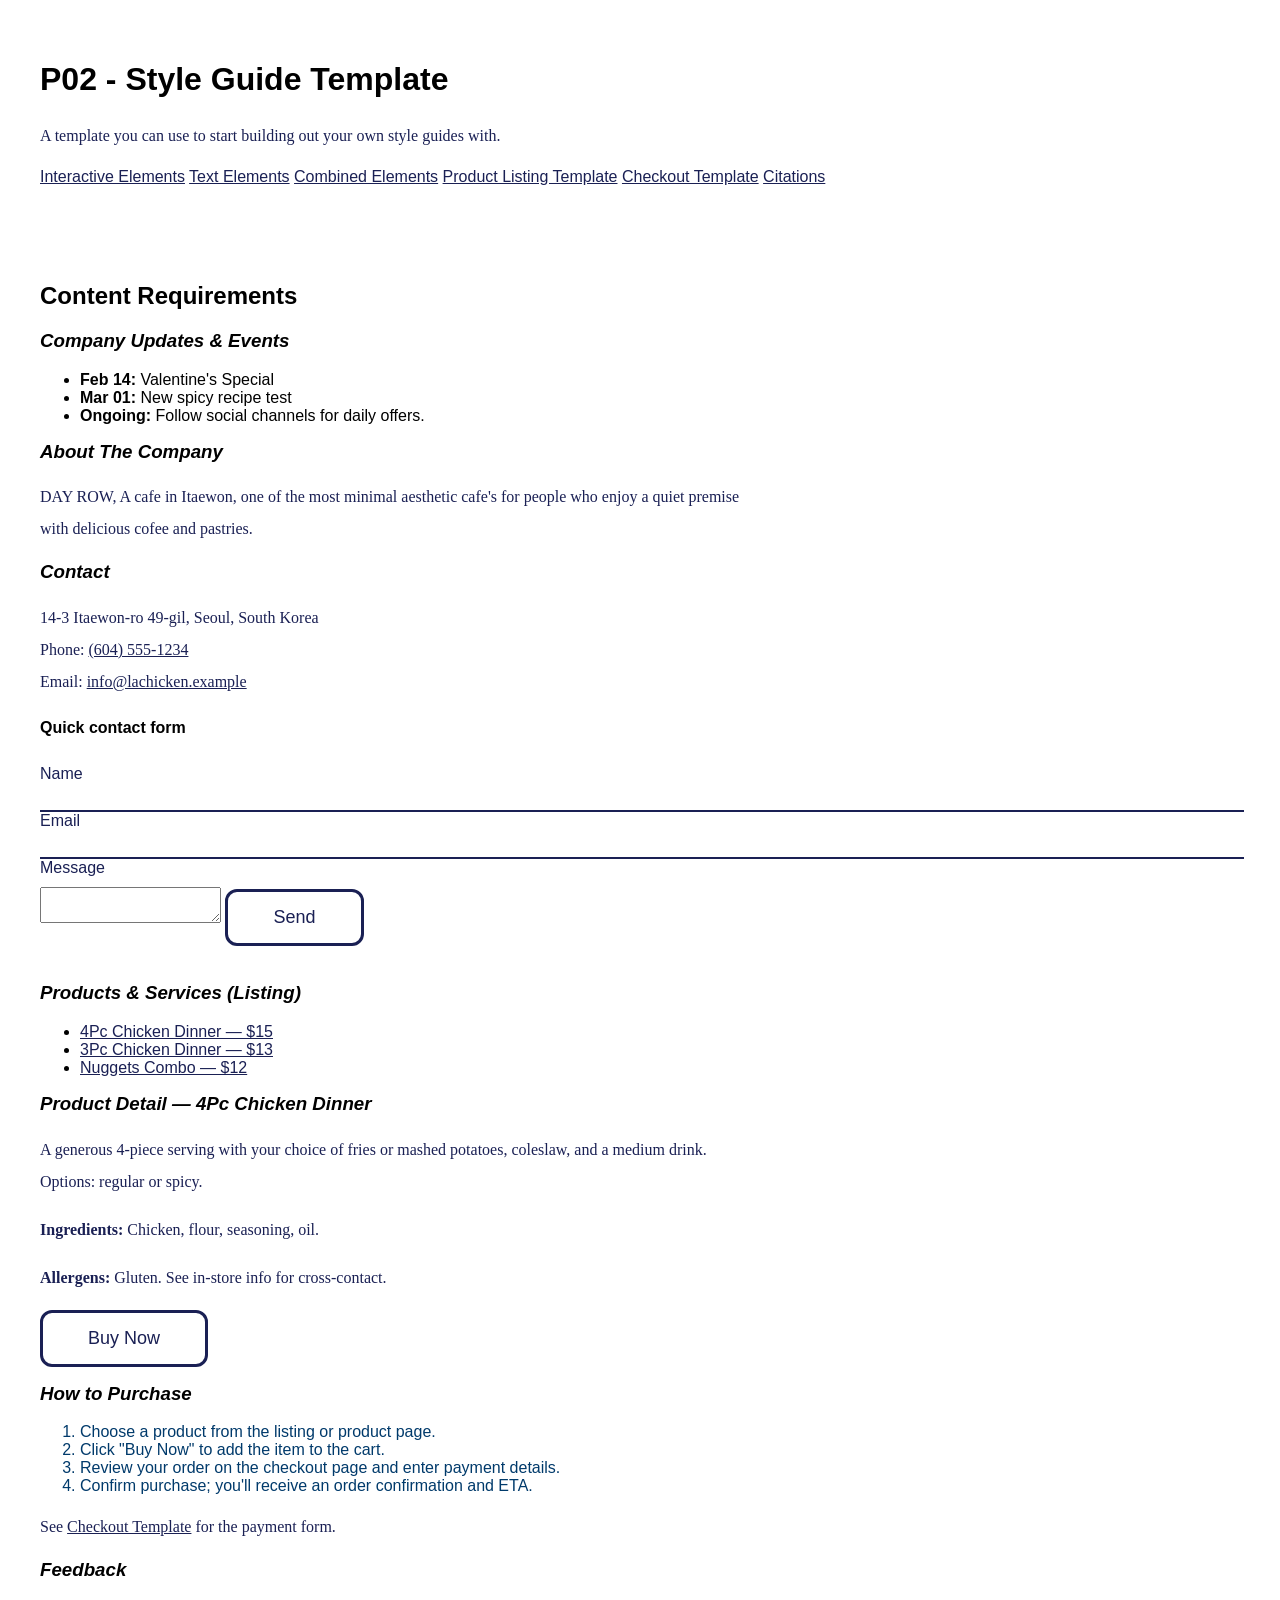
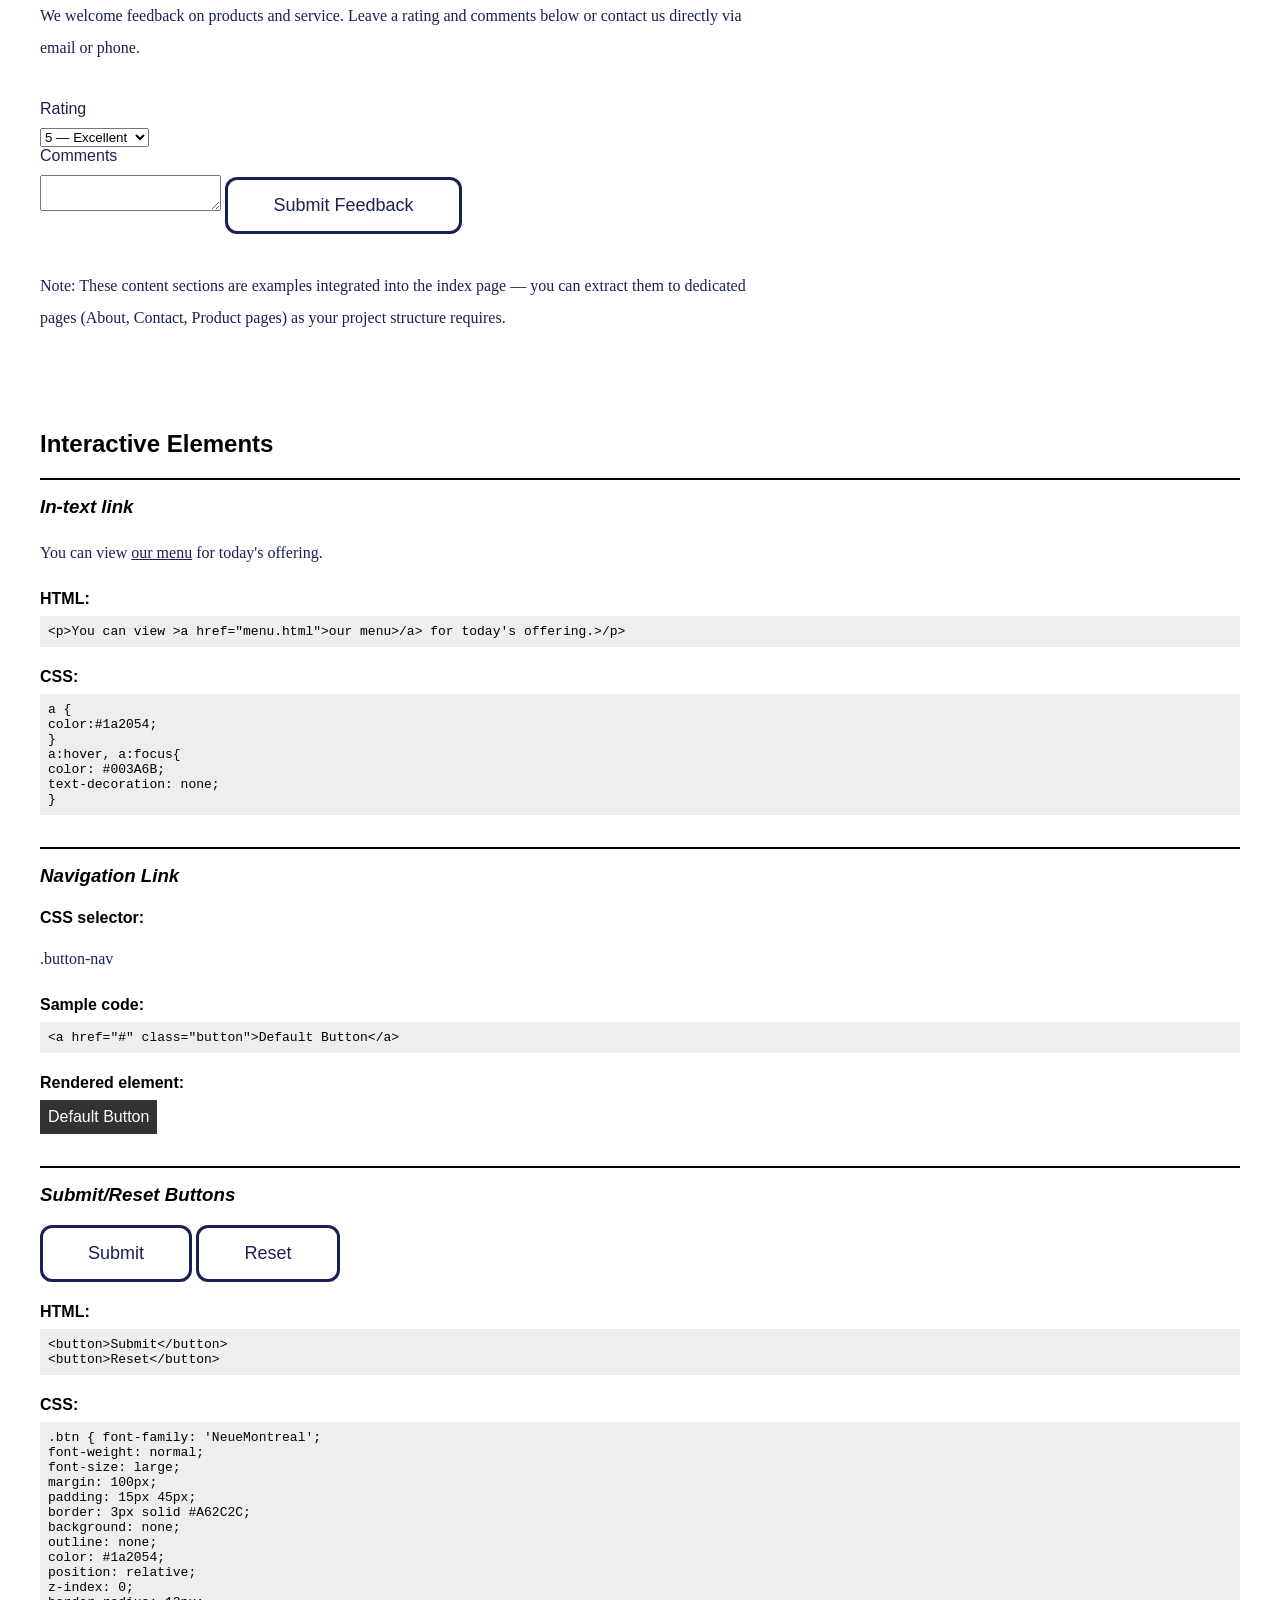
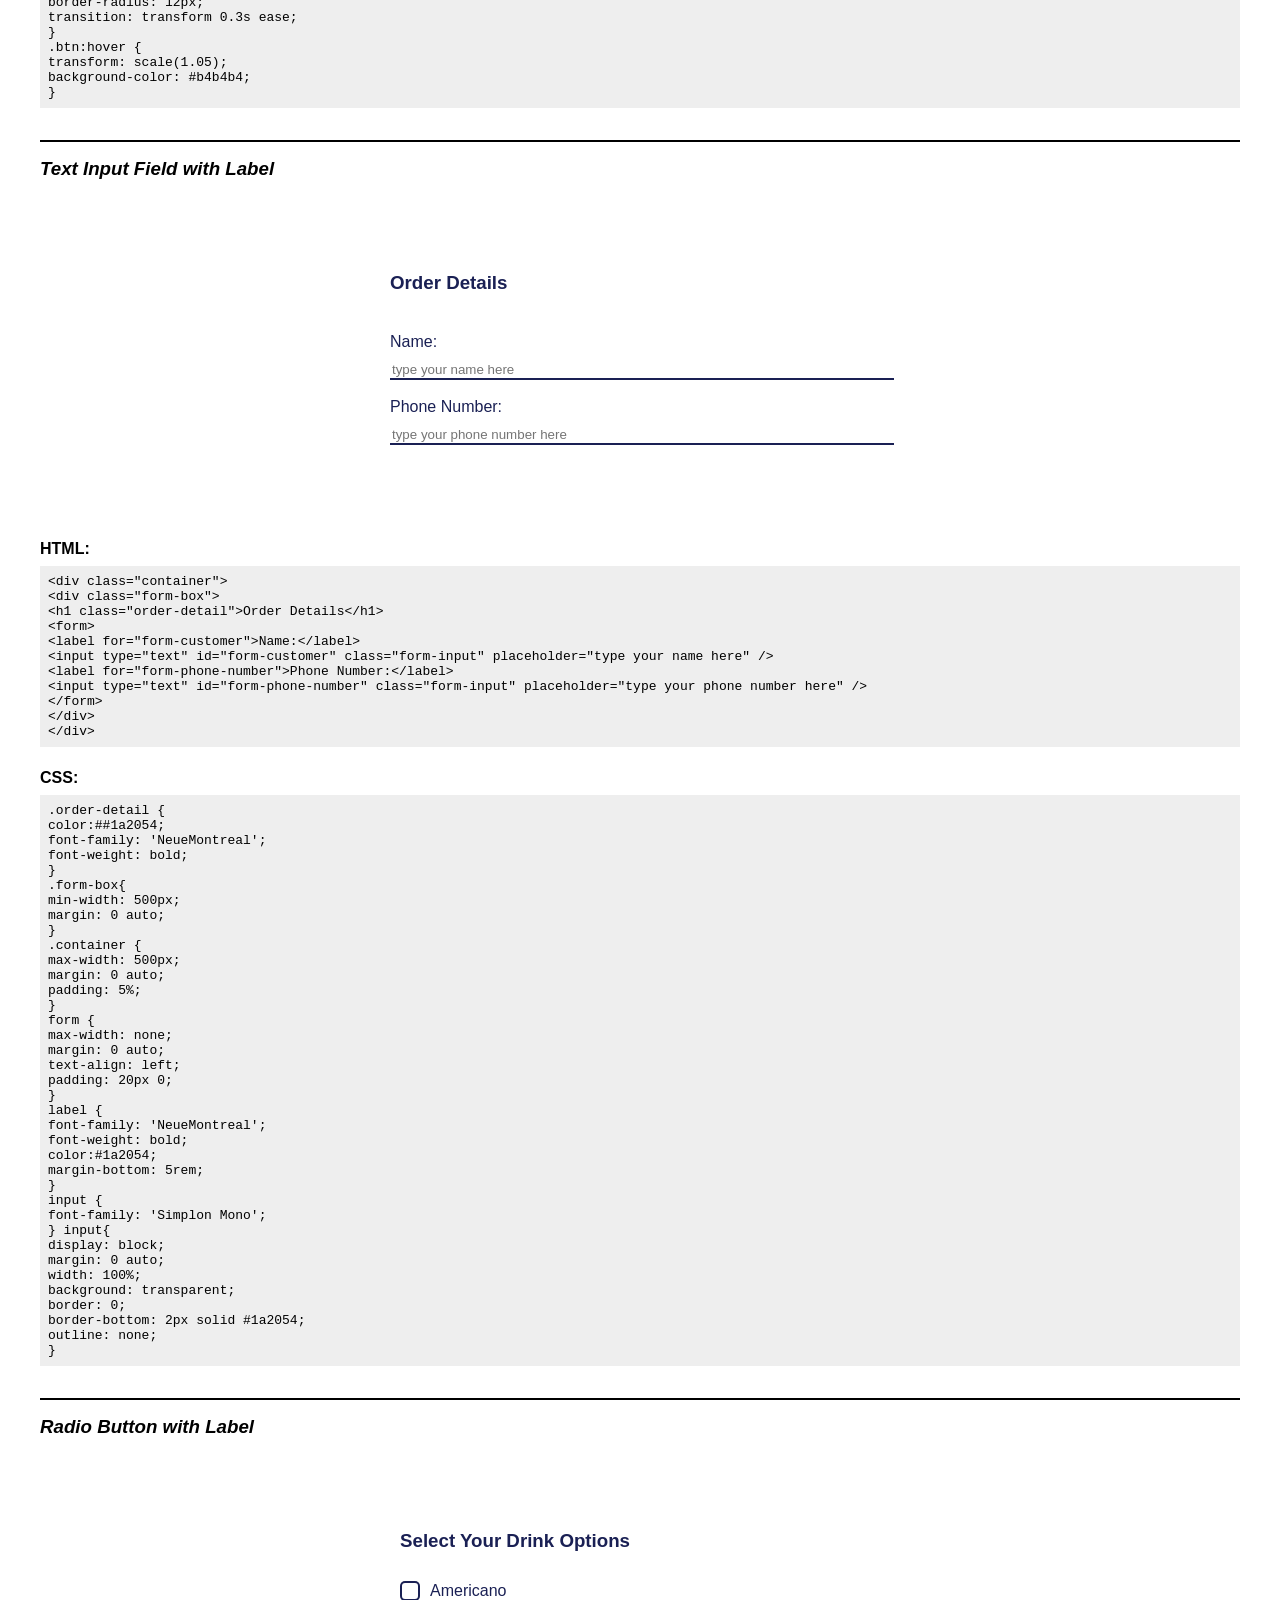
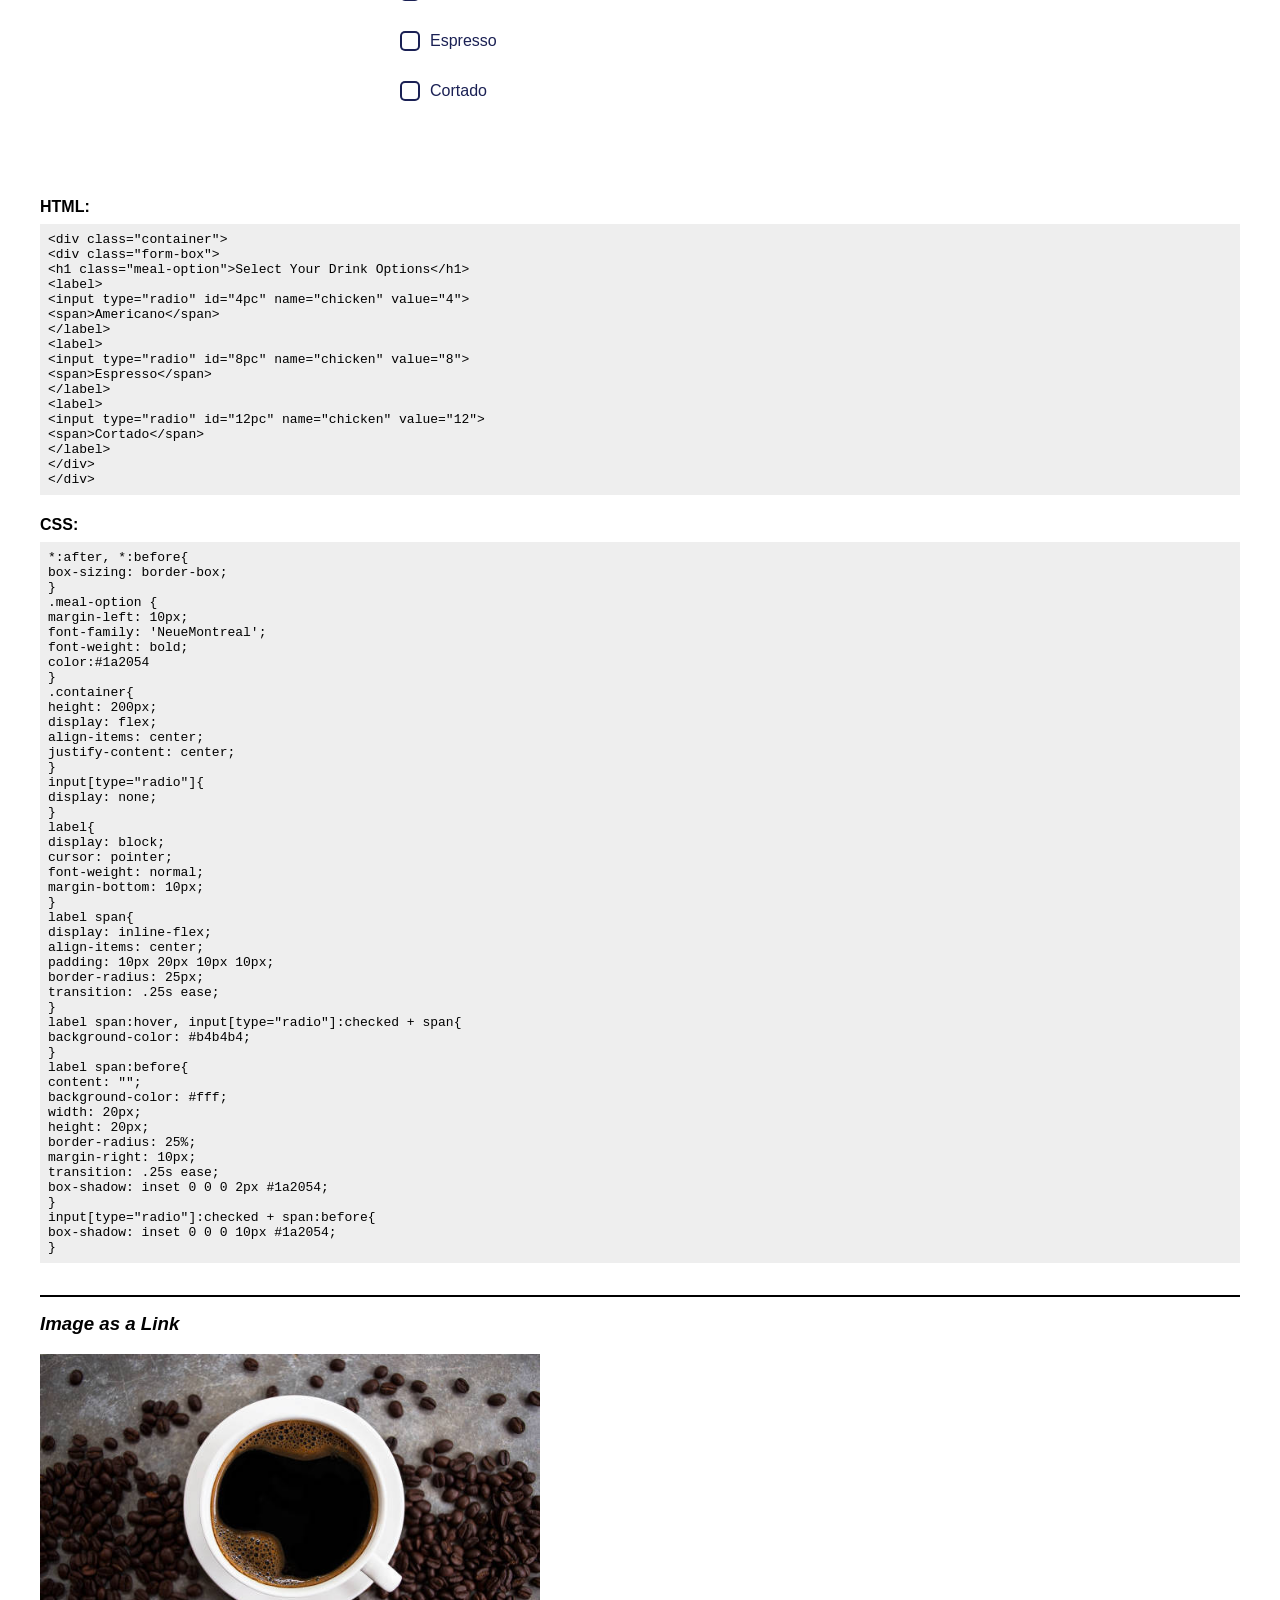
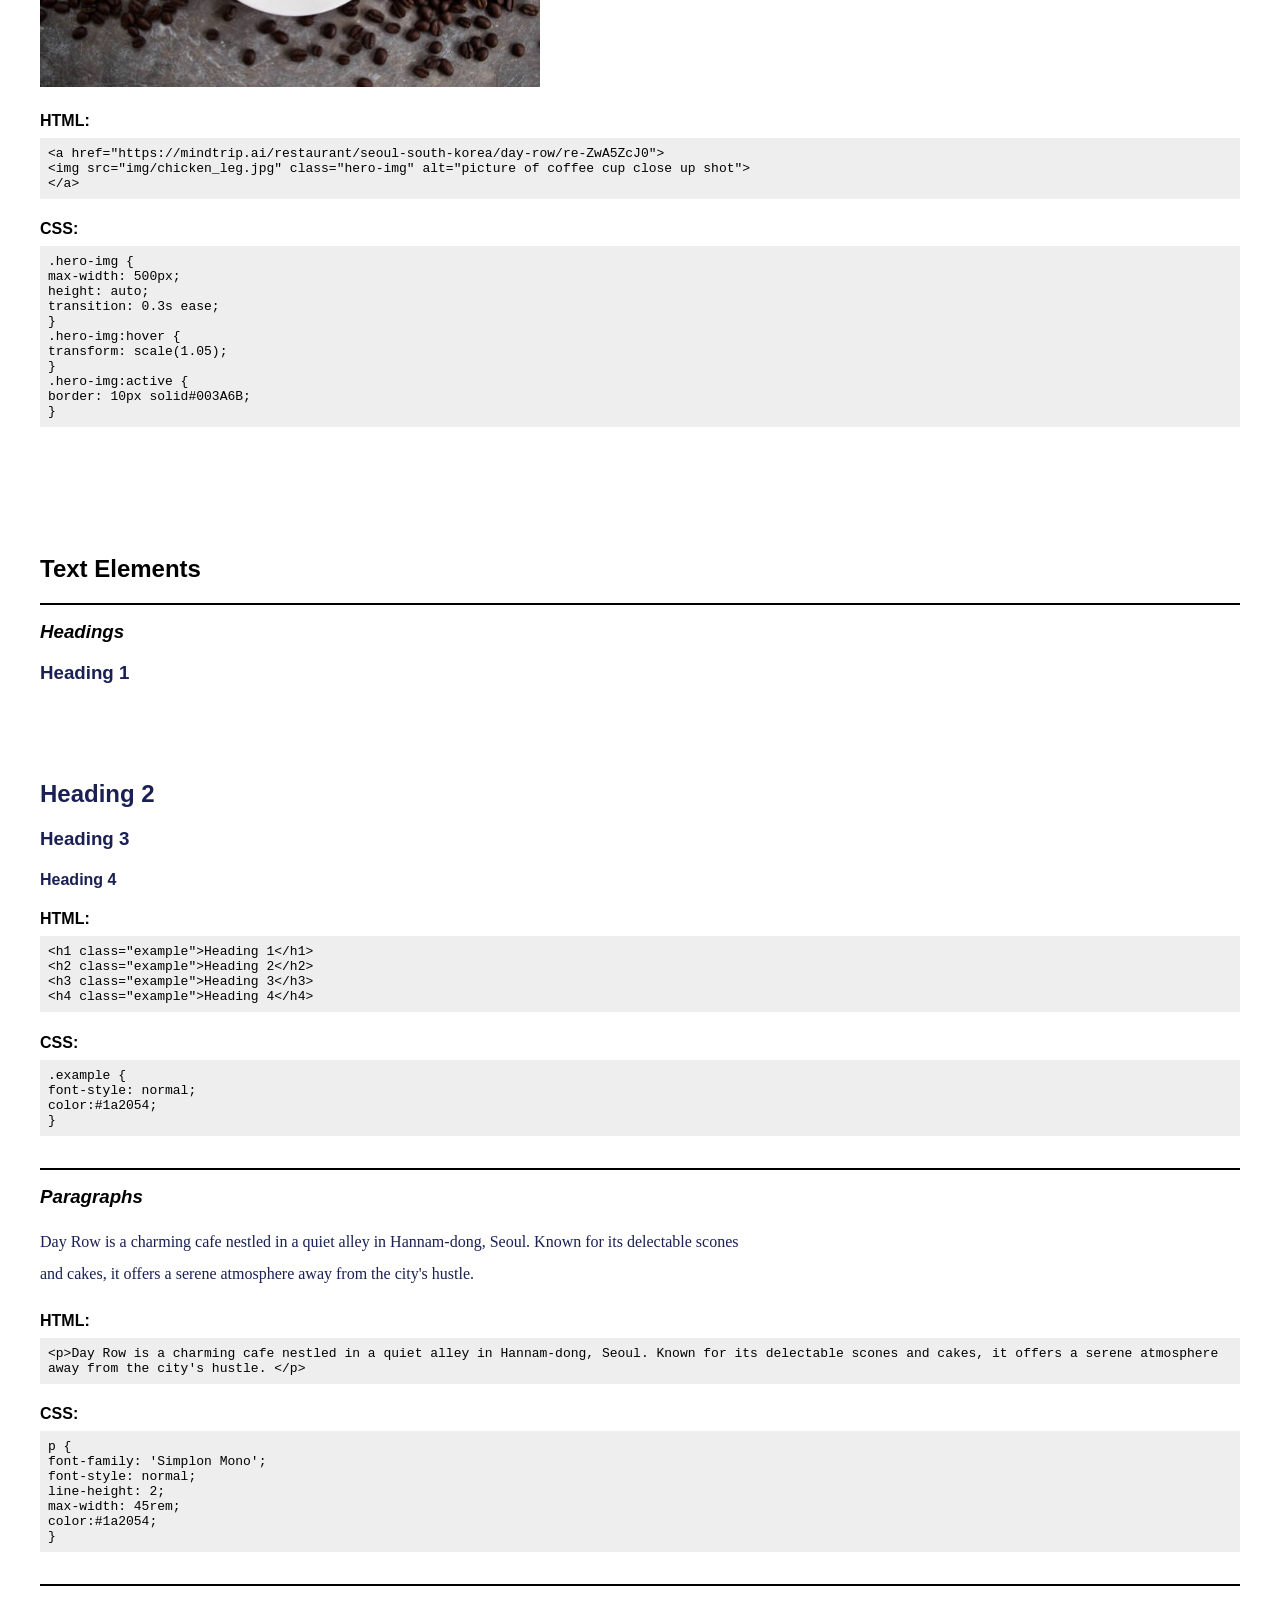
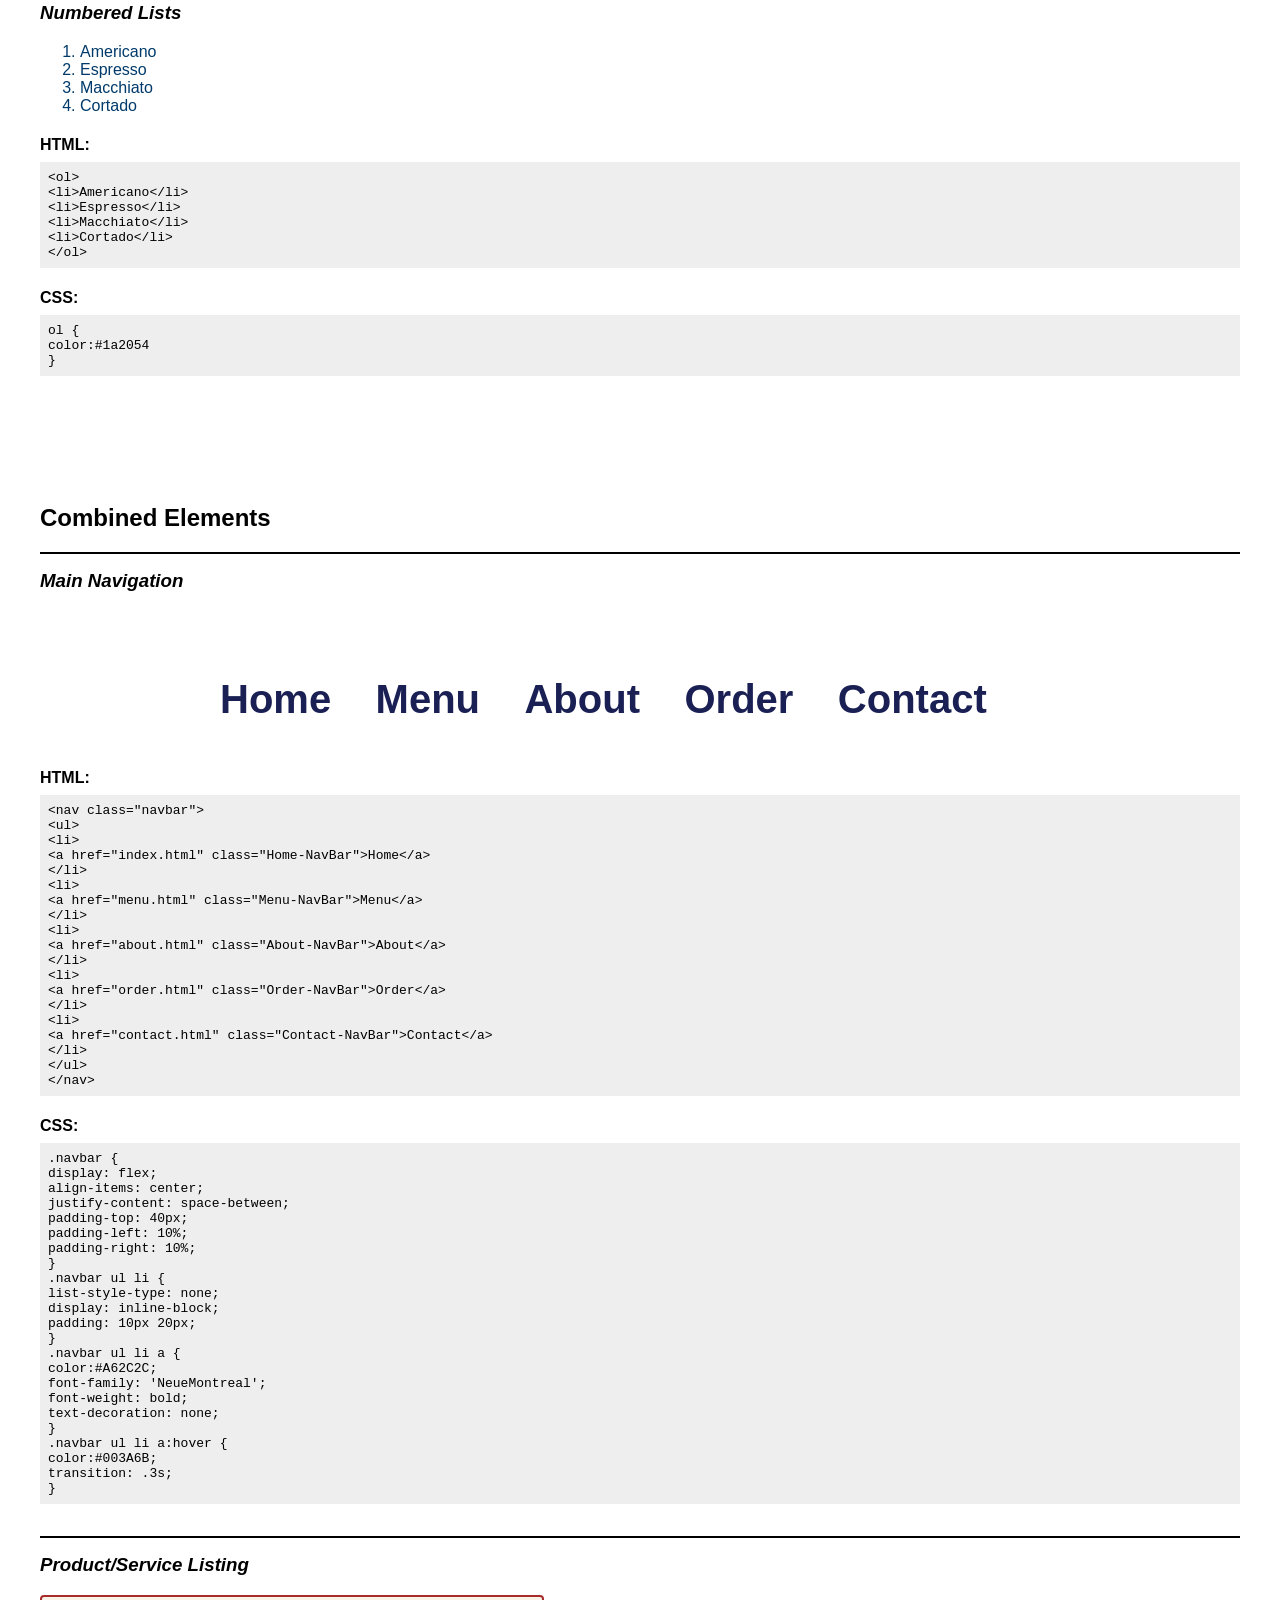
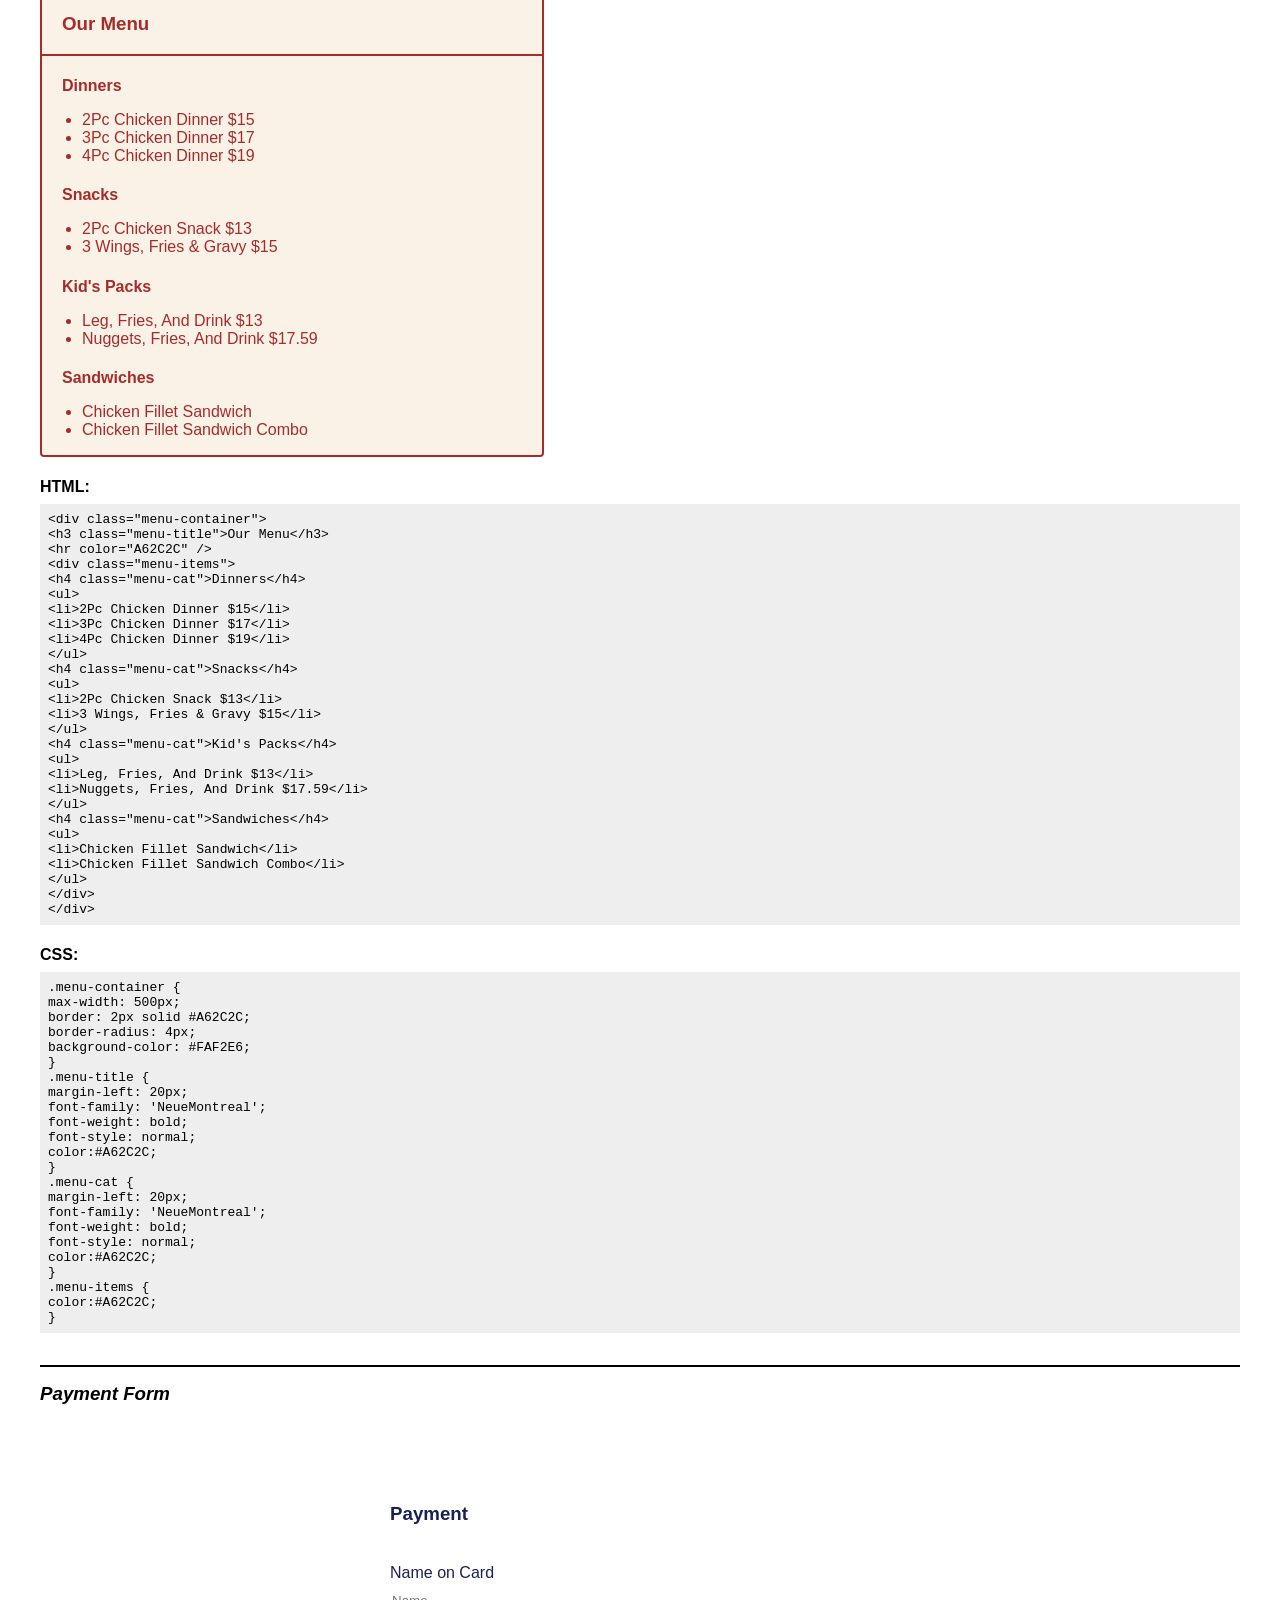
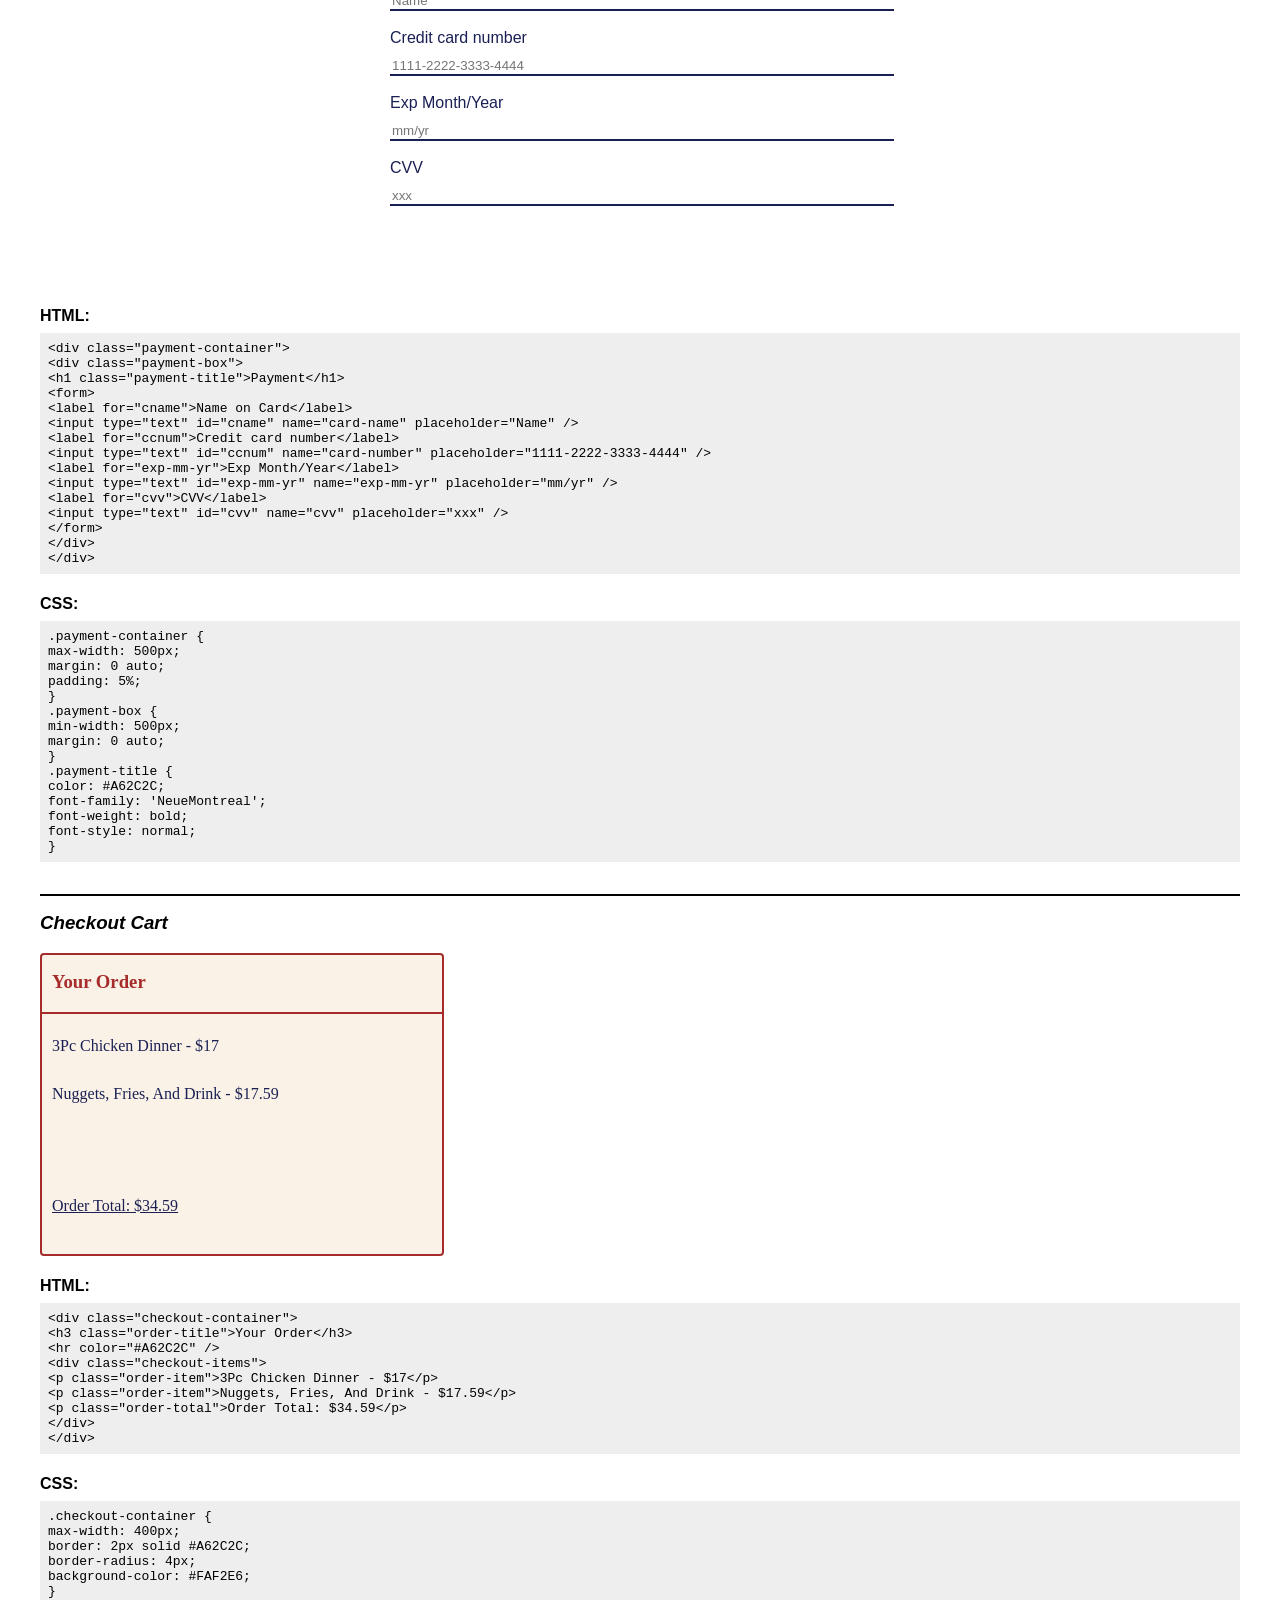
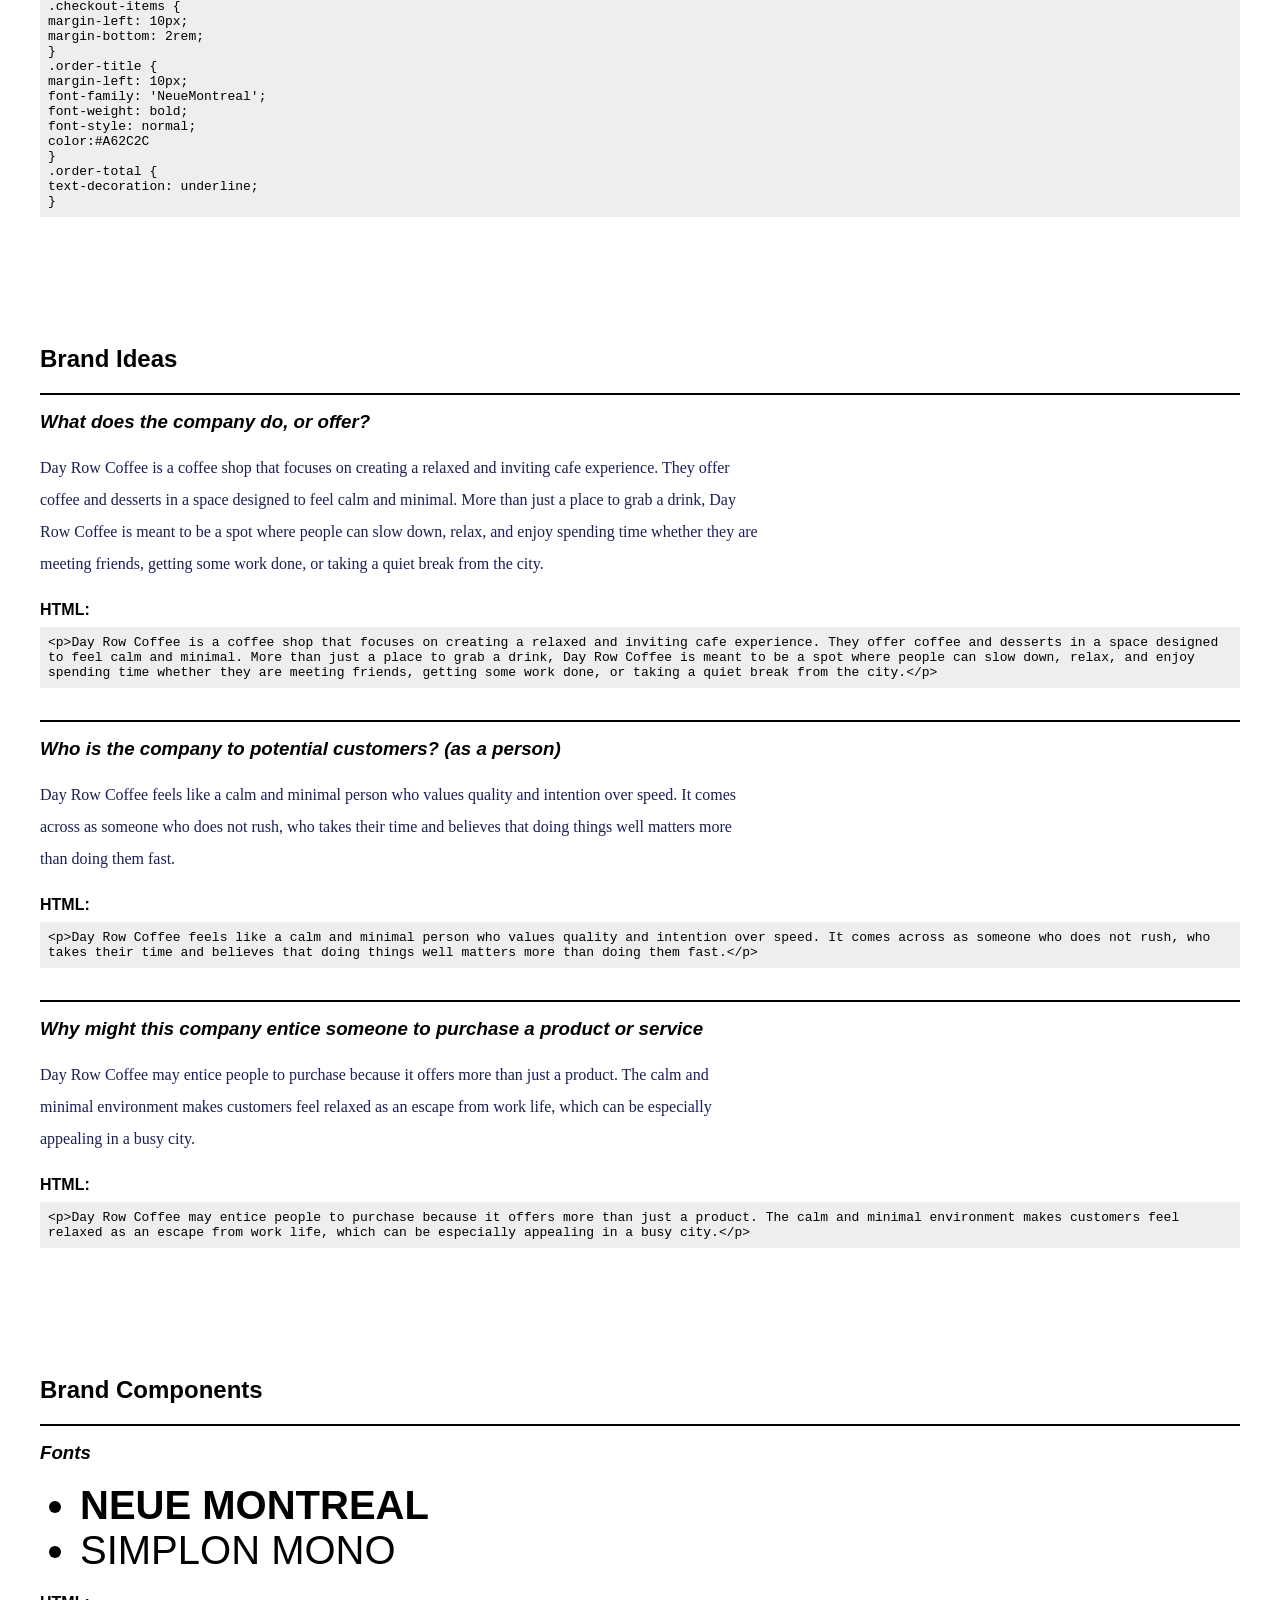
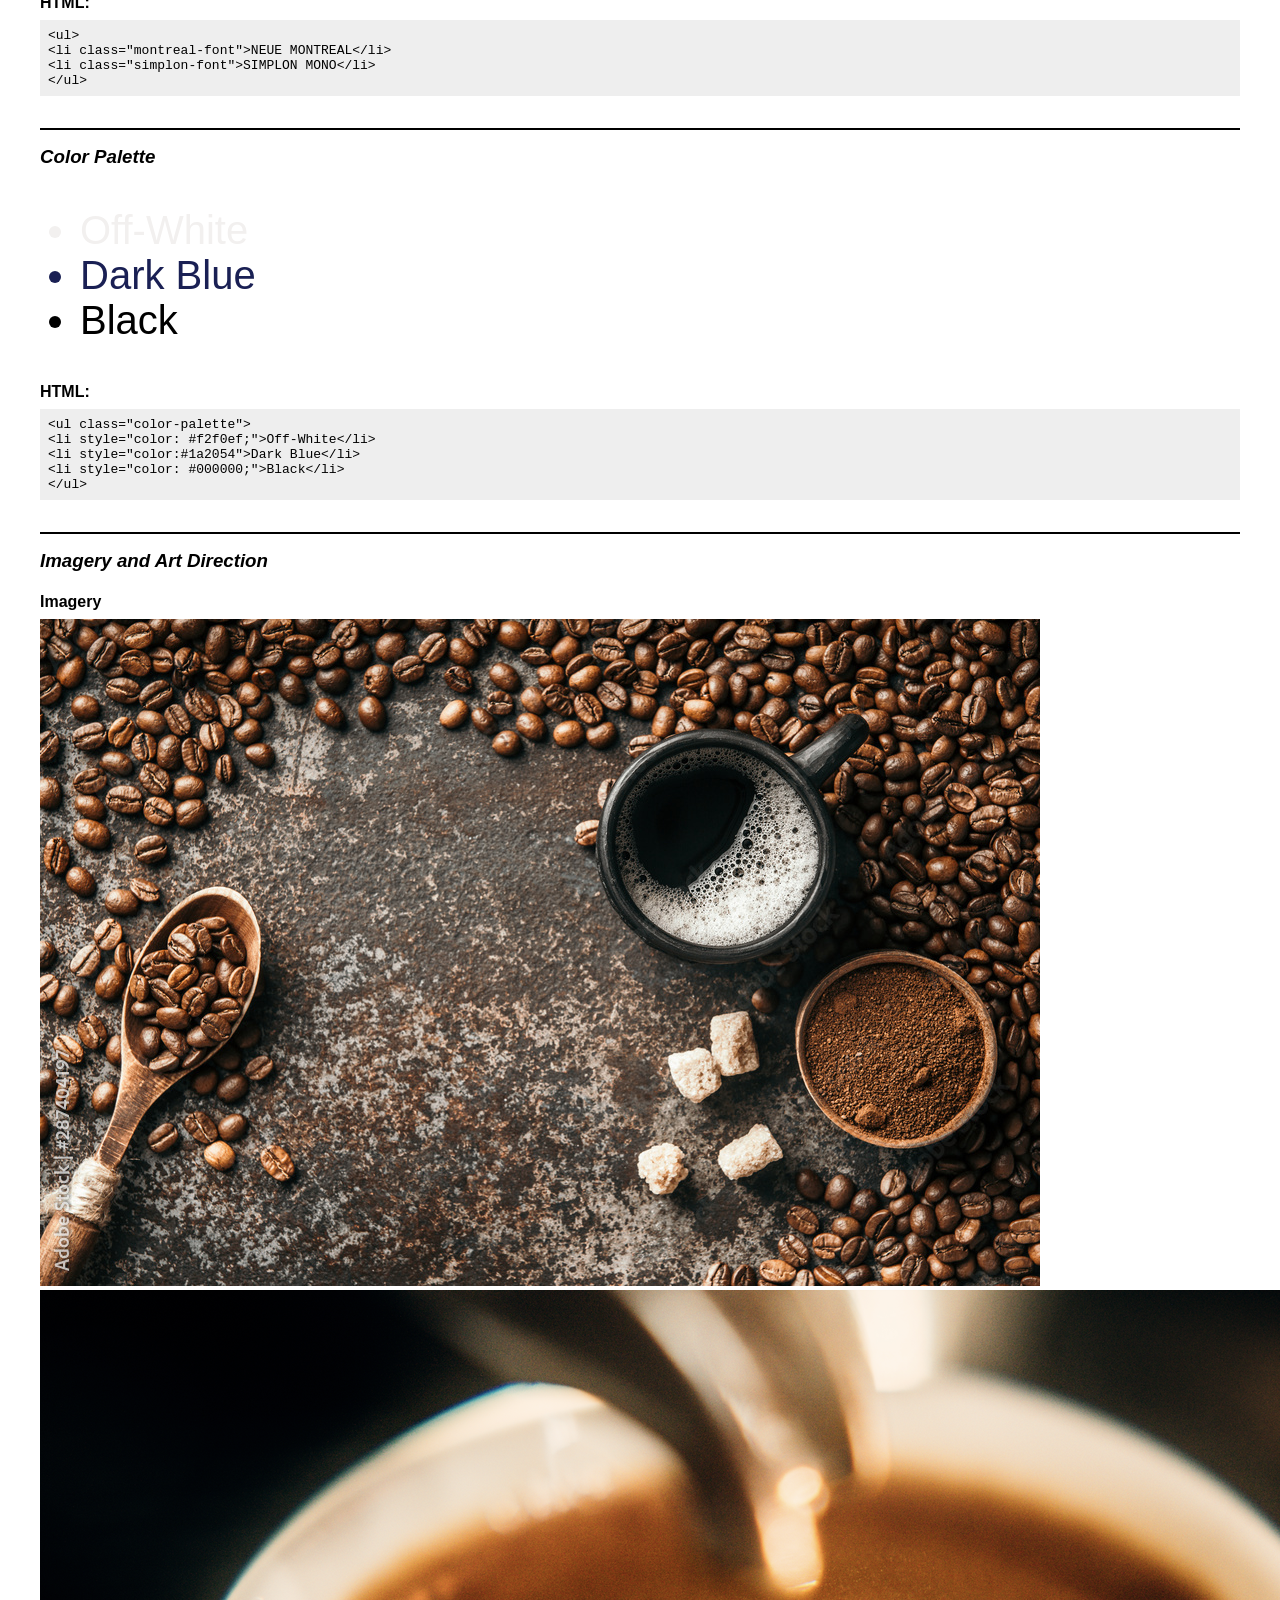
==== index.html @ 6452a330 "image link updated plus color animation ye" ====
<!doctype html>
<html lang="en">
  <head>
    <meta charset="utf-8" >
    <title>P02 - Style Guide Template</title>

    <link href="css/main.css" rel="stylesheet">
    <link href="css/font.css" rel="stylesheet">
  </head>

  <body>
    <header>
      <h1>P02 - Style Guide Template</h1>

      <p>
        A template you can use to start building out your own style guides with.
      </p>

      <nav>
        <a href="#interactive_elements">Interactive Elements</a>
        <a href="#text_elements">Text Elements</a>
        <a href="#combined_elements">Combined Elements</a>
        <a href="product.html">Product Listing Template</a>
        <a href="checkout.html">Checkout Template</a>
        <a href="#citations">Citations</a>
      </nav>
    </header>
    
    <section id="content_requirements">
      <h2>Content Requirements</h2>

      <section id="updates">
        <h3>Company Updates &amp; Events</h3>
        <ul>
          <li><strong>Feb 14:</strong> Valentine's Special</li>
          <li><strong>Mar 01:</strong> New spicy recipe test</li>
          <li><strong>Ongoing:</strong> Follow social channels for daily offers.</li>
        </ul>
      </section>

      <section id="about">
        <h3>About The Company</h3>
        <p>
          DAY ROW, A cafe in Itaewon, one of the most minimal aesthetic cafe's for people who enjoy a quiet premise with delicious cofee and pastries.
        </p>
      </section>

      <section id="contact">
        <h3>Contact</h3>
        <p>
          14-3 Itaewon-ro 49-gil, Seoul, South Korea<br>
          Phone: <a href="tel:+16045551234">(604) 555-1234</a><br>
          Email: <a href="mailto:info@lachicken.example">info@lachicken.example</a>
        </p>

        <h4>Quick contact form</h4>
        <form id="contact-form">
          <label for="contact-name">Name</label>
          <input id="contact-name" name="name" type="text" />

          <label for="contact-email">Email</label>
          <input id="contact-email" name="email" type="email" />

          <label for="contact-message">Message</label>
          <textarea id="contact-message" name="message"></textarea>

          <button class="btn" type="submit">Send</button>
        </form>
      </section>

      <section id="products">
        <h3>Products &amp; Services (Listing)</h3>
        <ul class="product-list">
          <li><a href="#product-4pc">4Pc Chicken Dinner — $15</a></li>
          <li><a href="#product-3pc">3Pc Chicken Dinner — $13</a></li>
          <li><a href="#product-nuggets">Nuggets Combo — $12</a></li>
        </ul>
      </section>

      <section id="product-detail">
        <h3 id="product-4pc">Product Detail — 4Pc Chicken Dinner</h3>
        <p>
          A generous 4-piece serving with your choice of fries or mashed
          potatoes, coleslaw, and a medium drink. Options: regular or spicy.
        </p>
        <p><strong>Ingredients:</strong> Chicken, flour, seasoning, oil.</p>
        <p><strong>Allergens:</strong> Gluten. See in-store info for cross-contact.</p>
        <button class="btn" onclick="location.href='checkout.html'">Buy Now</button>
      </section>

      <section id="purchase-process">
        <h3>How to Purchase</h3>
        <ol>
          <li>Choose a product from the listing or product page.</li>
          <li>Click "Buy Now" to add the item to the cart.</li>
          <li>Review your order on the checkout page and enter payment details.</li>
          <li>Confirm purchase; you'll receive an order confirmation and ETA.</li>
        </ol>
        <p>See <a href="checkout.html">Checkout Template</a> for the payment form.</p>
      </section>

      <section id="feedback">
        <h3>Feedback</h3>
        <p>
          We welcome feedback on products and service. Leave a rating and
          comments below or contact us directly via email or phone.
        </p>

        <form id="feedback-form">
          <label for="rating">Rating</label>
          <select id="rating" name="rating">
            <option value="5">5 — Excellent</option>
            <option value="4">4 — Good</option>
            <option value="3">3 — Okay</option>
            <option value="2">2 — Poor</option>
            <option value="1">1 — Very Poor</option>
          </select>

          <label for="feedback-comments">Comments</label>
          <textarea id="feedback-comments" name="comments"></textarea>

          <button class="btn" type="submit">Submit Feedback</button>
        </form>
      </section>

      <p>
        Note: These content sections are examples integrated into the index
        page — you can extract them to dedicated pages (About, Contact,
        Product pages) as your project structure requires.
      </p>
    </section>

    <!-- INTERACTIVE ELEMENTS SECTION // -->
    <section id="interactive_elements">
      <h2>Interactive Elements</h2>

      <section class="element">
        <h3>In-text link</h3>
        <!--In-text link example, I just wanted to learn more how I could utilize the in-text link in different way and found nav bar-->
        <p>
          You can view <a href="menu.html">our menu</a> for today's offering.
        </p>

        <h4>HTML:</h4>
        <code>
          &lt;p&gt;You can view &gt;a href="menu.html"&gt;our menu&gt;/a&gt; for
          today's offering.&gt;/p&gt;
        </code>

        <h4>CSS:</h4>
        <code>
          a { <br>
          color:#1a2054; <br>
          } <br>

          a:hover, a:focus{ <br>
          color: #003A6B; <br>
          text-decoration: none; <br>
          }
        </code>
      </section>

      <!-- Default Button styling section -->
      <section class="element">
        <h3>Navigation Link</h3>

        <h4>CSS selector:</h4>
        <p>.button-nav</p>

        <h4>Sample code:</h4>
        <code>&lt;a href="#" class="button"&gt;Default Button&lt;/a&gt;</code>

        <h4>Rendered element:</h4>
        <a class="button-nav" href="#">Default Button</a> <br>
      </section>

      <section class="element">
        <h3>Submit/Reset Buttons</h3>
        <button class="btn">Submit</button>
        <button class="btn">Reset</button>

        <h4>HTML:</h4>
        <code>
          &lt;button&gt;Submit&lt;/button&gt; <br>
          &lt;button&gt;Reset&lt;/button&gt;
        </code>

        <h4>CSS:</h4>
        <code>
          .btn { font-family: 'NeueMontreal';  <br>
            font-weight: normal;  <br>
            font-size: large;  <br>
            margin: 100px;  <br>
            padding: 15px 45px;  <br>
            border: 3px solid #A62C2C; <br>
            background: none;  <br>
            outline: none;  <br>
            color: #1a2054;  <br>
            position: relative; <br>
            z-index: 0;  <br>
            border-radius: 12px;  <br>
            transition: transform 0.3s ease;  <br>
          } <br>
          .btn:hover {  <br>
            transform: scale(1.05);  <br>
            background-color: #b4b4b4;  <br>
          }
        </code>
      </section>

      <section class="element">
        <h3>Text Input Field with Label</h3>
        <div class="container">
          <div class="form-box">
            <h1 class="order-detail">Order Details</h1>
            <form>
              <label for="form-customer">Name:</label>
              <input
                type="text"
                id="form-customer"
                class="form-input"
                placeholder="type your name here"
              />
              <br>

              <label for="form-phone-number">Phone Number:</label>
              <input
                type="text"
                id="form-phone-number"
                class="form-input"
                placeholder="type your phone number here"
              />
            </form>
          </div>
        </div>

        <h4>HTML:</h4>
        <code>
          &lt;div class="container"&gt; <br>
          &lt;div class="form-box"&gt; <br>
            &lt;h1 class="order-detail"&gt;Order Details&lt;/h1&gt; <br>
            &lt;form&gt; <br>
              &lt;label for="form-customer"&gt;Name:&lt;/label&gt; <br>
              &lt;input
                type="text"
                id="form-customer"
                class="form-input"
                placeholder="type your name here"
              /&gt;
              <br>

              &lt;label for="form-phone-number"&gt;Phone Number:&lt;/label&gt; <br>
              &lt;input
                type="text"
                id="form-phone-number"
                class="form-input"
                placeholder="type your phone number here"
              /&gt; <br>
            &lt;/form&gt; <br>
          &lt;/div&gt; <br>
        &lt;/div&gt; <br>
        </code>

        <h4>CSS:</h4>
        <code>.order-detail { <br>
  color:##1a2054; <br>
  font-family: 'NeueMontreal'; <br>
  font-weight: bold; <br>
} <br>

.form-box{ <br>
  min-width: 500px; <br>
  margin: 0 auto; <br>
} <br>

.container { <br>
  max-width: 500px; <br>
  margin: 0 auto; <br>
  padding: 5%; <br>
} <br>

form { <br>
  max-width: none;<br>
  margin: 0 auto; <br>
  text-align: left; <br>
  padding: 20px 0; <br>

} <br>

label { <br>
  font-family: 'NeueMontreal'; <br>
  font-weight: bold; <br>
  color:#1a2054; <br>
  margin-bottom: 5rem; <br>
}<br>

input { <br>
  font-family: 'Simplon Mono'; <br>
}

input{ <br>
  display: block; <br>
  margin: 0 auto; <br>
  width: 100%; <br>
  background: transparent; <br>
  border: 0; <br>
  border-bottom: 2px solid #1a2054; <br>
  outline: none; <br>
} <br>
 </code>
      </section>

      <section class="element">
        <h3>Radio Button with Label</h3>
        <div class="container">
          <div class="form-box">
            <h1 class="meal-option">Select Your Drink Options</h1>
            <label>
              <input type="radio" id="4pc" name="chicken" value="4" />
              <span>Americano</span>
            </label>
            <label>
              <input type="radio" id="8pc" name="chicken" value="8" />
              <span>Espresso</span>
            </label>
            <label>
              <input type="radio" id="12pc" name="chicken" value="12" />
              <span>Cortado</span>
            </label>
          </div>
        </div>

        <h4>HTML:</h4>
        <code>
          &lt;div class="container"&gt; <br>
          &lt;div class="form-box"&gt; <br>
          &lt;h1 class="meal-option"&gt;Select Your Drink Options&lt;/h1&gt;
          <br>
          &lt;label&gt; <br>
          &lt;input type="radio" id="4pc" name="chicken" value="4"&gt; <br>
          &lt;span&gt;Americano&lt;/span&gt; <br>
          &lt;/label&gt; <br>
          &lt;label&gt; <br>
          &lt;input type="radio" id="8pc" name="chicken" value="8"&gt; <br>
          &lt;span&gt;Espresso&lt;/span&gt; <br>
          &lt;/label&gt; <br>
          &lt;label&gt; <br>
          &lt;input type="radio" id="12pc" name="chicken" value="12"&gt; <br>
          &lt;span&gt;Cortado&lt;/span&gt; <br />
          &lt;/label&gt; <br>
          &lt;/div&gt; <br>
          &lt;/div&gt; <br>
        </code>
        <h4>CSS:</h4>
        <code>
          *:after,
*:before{ <br>
  box-sizing: border-box; <br>
} <br>

.meal-option { <br>
  margin-left: 10px; <br>
  font-family: 'NeueMontreal'; <br>
  font-weight: bold; <br>
  color:#1a2054 <br>
} <br>

.container{ <br>
  height: 200px; <br>
  display: flex; <br>
  align-items: center; <br>
  justify-content: center; <br>
} <br>

input[type="radio"]{ <br>
  display: none; <br>
} <br>
 
label{ <br>
  display: block; <br>
  cursor: pointer; <br>
  font-weight: normal; <br>
  margin-bottom: 10px; <br>
} <br>

label span{ <br>
  display: inline-flex; <br>
  align-items: center; <br>
  padding: 10px 20px 10px 10px; <br>
  border-radius: 25px; <br>
  transition: .25s ease; <br>
} <br>

label span:hover,
input[type="radio"]:checked + span{ <br>
  background-color: #b4b4b4; <br>
} <br>

label span:before{ <br>
  content: ""; <br>
  background-color: #fff; <br>
  width: 20px; <br>
  height: 20px; <br>
  border-radius: 25%; <br>
  margin-right: 10px; <br>
  transition: .25s ease; <br>
  box-shadow:  inset 0 0 0 2px #1a2054; <br>
} <br>

input[type="radio"]:checked + span:before{ <br>
  box-shadow: inset 0 0 0 10px #1a2054; <br>
} <br>

        </code>
      </section>

      <section class="element">
        <h3>Image as a Link</h3>
        <a
          href="https://mindtrip.ai/restaurant/seoul-south-korea/day-row/re-ZwA5ZcJ0"
        >
          <img
            src="img/coffee.jpg"
            class="hero-img"
            alt="picture of coffee cup close up shot"
          >
        </a>

        <h4>HTML:</h4>
        <code>
          &lt;a
          href="https://mindtrip.ai/restaurant/seoul-south-korea/day-row/re-ZwA5ZcJ0"&gt;
          <br >
          &lt;img src="img/chicken_leg.jpg" class="hero-img" alt="picture of coffee cup close up shot"&gt; <br >
          &lt;/a&gt;
        </code>

        <h4>CSS:</h4>
        <code>
          .hero-img { <br >
          max-width: 500px; <br >
          height: auto; <br >
          transition: 0.3s ease; <br >
          } <br >

          .hero-img:hover { <br>
          transform: scale(1.05); <br >
          } <br />

          .hero-img:active { <br >
          border: 10px solid#003A6B; <br >
          }
        </code>
      </section>
    </section>
    <!-- // INTERACTIVE ELEMENTS SECTION -->

    <!-- TEXT ELEMENTS SECTION // -->
    <section id="text_elements">
      <h2>Text Elements</h2>

      <!--used a class here for h3 example so it doesnt clash with the existing css for h3-->
      <section class="element">
        <h3>Headings</h3>
        <h1 class="example">Heading 1</h1>
        <h2 class="example">Heading 2</h2>
        <h3 class="example">Heading 3</h3>
        <h4 class="example">Heading 4</h4>

        <h4>HTML:</h4>
        <code>
          &lt;h1 class="example"&gt;Heading 1&lt;/h1&gt; <br >
          &lt;h2 class="example"&gt;Heading 2&lt;/h2&gt; <br >
          &lt;h3 class="example"&gt;Heading 3&lt;/h3&gt; <br >
          &lt;h4 class="example"&gt;Heading 4&lt;/h4&gt; <br >
        </code>
        <h4>CSS:</h4>
        <code>
          .example {  <br >
            font-style: normal; <br >
            color:#1a2054; <br />
          }
        </code>
      </section>

      <section class="element">
        <h3>Paragraphs</h3>
        <!--Pulled this paragraph from a news article that reports the Day Row Cafe-->
        <p>
          Day Row is a charming cafe nestled in a quiet alley in Hannam-dong, Seoul. 
          Known for its delectable scones and cakes, it offers a serene atmosphere away from the city's hustle. 
        </p>

        <h4>HTML:</h4>
        <code>
          &lt;p&gt;Day Row is a charming cafe nestled in a quiet alley in Hannam-dong, Seoul. 
          Known for its delectable scones and cakes, it offers a serene atmosphere away from the city's hustle. &lt;/p&gt;
        </code>
        <h4>CSS:</h4>
        <code>
          p { <br>
            font-family: 'Simplon Mono'; <br >
             font-style: normal; <br >
            line-height: 2; <br >
            max-width: 45rem;  <br >
              color:#1a2054; <br >
            }
        </code>
      </section>

      <section class="element">
        <h3>Numbered Lists</h3>
        <ol>
          <li>Americano</li>
          <li>Espresso</li>
          <li>Macchiato</li>
          <li>Cortado</li>
        </ol>

        <h4>HTML:</h4>
        <code>
          &lt;ol&gt; <br >
          &lt;li&gt;Americano&lt;/li&gt; <br >
          &lt;li&gt;Espresso&lt;/li&gt; <br >
          &lt;li&gt;Macchiato&lt;/li&gt; <br >
          &lt;li&gt;Cortado&lt;/li&gt; <br >
          &lt;/ol&gt;
        </code>
        <h4>CSS:</h4>
        <code>
          ol { <br >
            color:#1a2054 <br >
          }
        </code>

      </section>
    </section>
    <!-- // TEXT ELEMENTS SECTION -->

    <!-- COMBINED ELEMENTS SECTION // -->
    <section id="combined_elements">
      <h2>Combined Elements</h2>

      <section class="element">
        <h3>Main Navigation</h3>
        <!--Learned that it is conventional to use unordered list for navbar and I can utilize in-text link to link page from FreeCodeCamp-->

        <nav class="navbar">
          <ul>
            <li>
              <a href="index.html" class="Home-NavBar">Home</a>
            </li>
            <li>
              <a href="menu.html" class="Menu-NavBar">Menu</a>
            </li>
            <li>
              <a href="about.html" class="About-NavBar">About</a>
            </li>
            <li>
              <a href="order.html" class="Order-NavBar">Order</a>
            </li>
            <li>
              <a href="contact.html" class="Contact-NavBar">Contact</a>
            </li>
          </ul>
        </nav>
        
        <h4>HTML:</h4>
        <code>
          &lt;nav class="navbar"&gt; <br >
          &lt;ul&gt; <br >
          &lt;li&gt; <br >
          &lt;a href="index.html" class="Home-NavBar"&gt;Home&lt;/a&gt; <br >
          &lt;/li&gt; <br >
          &lt;li&gt; <br >
          &lt;a href="menu.html" class="Menu-NavBar"&gt;Menu&lt;/a&gt; <br >
          &lt;/li&gt; <br >
          &lt;li&gt; <br >
          &lt;a href="about.html" class="About-NavBar"&gt;About&lt;/a&gt; <br >
          &lt;/li&gt; <br >
          &lt;li&gt; <br >
          &lt;a href="order.html" class="Order-NavBar"&gt;Order&lt;/a&gt; <br >
          &lt;/li&gt; <br >
          &lt;li&gt; <br >
          &lt;a href="contact.html" class="Contact-NavBar"&gt;Contact&lt;/a&gt;
          <br >
          &lt;/li&gt; <br >
          &lt;/ul&gt; <br >
          &lt;/nav&gt;
        </code>
        <h4>CSS:</h4>
        <code>
          .navbar { <br >
  display: flex; <br >
  align-items: center; <br >
  justify-content: space-between; <br>
  padding-top: 40px; <br >
  padding-left: 10%; <br >
  padding-right: 10%; <br >
} <br >

.navbar ul li { <br >
  list-style-type: none; <br >
  display: inline-block; <br >
  padding: 10px 20px;  <br >
} <br >

.navbar ul li a { <br >
  color:#A62C2C; <br>
  font-family: 'NeueMontreal'; <br >
  font-weight: bold;  <br >
  text-decoration: none; <br >
} <br >

.navbar ul li a:hover { <br >
  color:#003A6B; <br >
  transition: .3s;<br >
} <br >
        </code>
      </section>

      <section class="element">
        <h3>Product/Service Listing</h3>
        <div class="menu-container">
          <h3 class="menu-title">Our Menu</h3>
          <hr color="A62C2C" >
          <div class="menu-items">
            <h4 class="menu-cat">Dinners</h4>
            <ul>
              <li>2Pc Chicken Dinner $15</li>
              <li>3Pc Chicken Dinner $17</li>
              <li>4Pc Chicken Dinner $19</li>
            </ul>

            <h4 class="menu-cat">Snacks</h4>
            <ul>
              <li>2Pc Chicken Snack $13</li>
              <li>3 Wings, Fries & Gravy $15</li>
            </ul>

            <h4 class="menu-cat">Kid's Packs</h4>
            <ul>
              <li>Leg, Fries, And Drink $13</li>
              <li>Nuggets, Fries, And Drink $17.59</li>
            </ul>

            <h4 class="menu-cat">Sandwiches</h4>
            <ul>
              <li>Chicken Fillet Sandwich</li>
              <li>Chicken Fillet Sandwich Combo</li>
            </ul>
          </div>
        </div>
        
        <h4>HTML:</h4>
        <code>
       &lt;div class="menu-container"&gt; <br>
  &lt;h3 class="menu-title"&gt;Our Menu&lt;/h3&gt; <br >
  &lt;hr color="A62C2C" /&gt; <br >
  &lt;div class="menu-items"&gt; <br>
    &lt;h4 class="menu-cat"&gt;Dinners&lt;/h4&gt; <br >
    &lt;ul&gt; <br >
      &lt;li&gt;2Pc Chicken Dinner $15&lt;/li&gt; <br >
      &lt;li&gt;3Pc Chicken Dinner $17&lt;/li&gt; <br >
      &lt;li&gt;4Pc Chicken Dinner $19&lt;/li&gt; <br >
    &lt;/ul&gt; <br >

    &lt;h4 class="menu-cat"&gt;Snacks&lt;/h4&gt; <br >
    &lt;ul&gt; <br>
      &lt;li&gt;2Pc Chicken Snack $13&lt;/li&gt; <br > 
      &lt;li&gt;3 Wings, Fries &amp; Gravy $15&lt;/li&gt;<br > 
    &lt;/ul&gt; <br >

    &lt;h4 class="menu-cat"&gt;Kid&apos;s Packs&lt;/h4&gt; <br >
    &lt;ul&gt; <br >
      &lt;li&gt;Leg, Fries, And Drink $13&lt;/li&gt; <br >
      &lt;li&gt;Nuggets, Fries, And Drink $17.59&lt;/li&gt; <br >
    &lt;/ul&gt; <br>

    &lt;h4 class="menu-cat"&gt;Sandwiches&lt;/h4&gt; <br >
    &lt;ul&gt; <br >
      &lt;li&gt;Chicken Fillet Sandwich&lt;/li&gt;<br >
      &lt;li&gt;Chicken Fillet Sandwich Combo&lt;/li&gt; <br >
    &lt;/ul&gt; <br >
  &lt;/div&gt; <br >
&lt;/div&gt; <br >

        </code>
        <h4>CSS:</h4>
        <code>
          .menu-container { <br >
  max-width: 500px; <br >
  border: 2px solid #A62C2C; <br >
  border-radius: 4px; <br >
  background-color: #FAF2E6; <br >
} <br >

.menu-title { <br >
  margin-left: 20px; <br >
  font-family: 'NeueMontreal'; <br >
  font-weight: bold; <br >
  font-style: normal; <br >
  color:#A62C2C; <br >
} <br >

.menu-cat { <br >
  margin-left: 20px; <br >
  font-family: 'NeueMontreal'; <br >
  font-weight: bold; <br >
  font-style: normal; <br >
  color:#A62C2C; <br >
} <br >
.menu-items { <br >
  color:#A62C2C; <br >
} <br >

        </code>
      </section>

      <section class="element">
        <h3>Payment Form</h3>
        <!--referred to W3School for the Checkout Form-->
        <div class="payment-container">
  <div class="payment-box">
    <h1 class="payment-title">Payment</h1>
    <form>
      <label for="cname">Name on Card</label>
      <input
        type="text"
        id="cname"
        name="card-name"
        placeholder="Name"
      />
      <br />

      <label for="ccnum">Credit card number</label>
      <input
        type="text"
        id="ccnum"
        name="card-number"
        placeholder="1111-2222-3333-4444"
      />
      <br />

      <label for="exp-mm-yr">Exp Month/Year</label>
      <input
        type="text"
        id="exp-mm-yr"
        name="exp-mm-yr"
        placeholder="mm/yr"
      />
      <br />

      <label for="cvv">CVV</label>
      <input
        type="text"
        id="cvv"
        name="cvv"
        placeholder="xxx"
      />
    </form>
  </div>
</div>

        <h4>HTML:</h4>
        <code>
          &lt;div class="payment-container"&gt; <br >
          &lt;div class="payment-box"&gt; <br >
            &lt;h1 class="payment-title"&gt;Payment&lt;/h1&gt; <br >
            &lt;form&gt; <br >
              &lt;label for="cname"&gt;Name on Card&lt;/label&gt; <br >
              &lt;input 
                type="text"
                id="cname"
                name="card-name"
                placeholder="Name"
              /&gt; <br >
              
              &lt;label for="ccnum"&gt;Credit card number&lt;/label&gt; <br >
              &lt;input
                type="text"
                id="ccnum"
                name="card-number"
                placeholder="1111-2222-3333-4444"
              /&gt; 
              <br >
              &lt;label for="exp-mm-yr"&gt;Exp Month/Year&lt;/label&gt; <br>
              &lt;input
                type="text"
                id="exp-mm-yr"
                name="exp-mm-yr"
                placeholder="mm/yr"
              /&gt; 
              <br >
              &lt;label for="cvv"&gt;CVV&lt;/label&gt; <br >
              &lt;input type="text" id="cvv" name="cvv" placeholder="xxx" /&gt; <br >
            &lt;/form&gt; <br >
          &lt;/div&gt; <br >
        &lt;/div&gt; <br >
        </code>
        <h4>CSS:</h4>
        <code>
          .payment-container { <br >
  max-width: 500px; <br >
  margin: 0 auto; <br >
  padding: 5%; <br >
} <br >

.payment-box { <br >
  min-width: 500px; <br >
  margin: 0 auto; <br >

} <br >

.payment-title { <br >
  color: #A62C2C; <br >
  font-family: 'NeueMontreal'; <br >
  font-weight: bold; <br >
  font-style: normal; <br >
}
        </code>
      </section>

      <section class="element">
        <!--referred to the building forms material from css basics assignment-->
        <!--fix later this aint it gang-->
        <h3>Checkout Cart</h3>
        <div class="checkout-container">
          <h3 class="order-title">Your Order</h3>
          <hr color="#A62C2C" >
          <div class="checkout-items">
            <p class="order-item">3Pc Chicken Dinner - $17</p>
            <p class="order-item">Nuggets, Fries, And Drink - $17.59</p>
            <p class="order-total">Order Total: $34.59</p>
          </div>
        </div>

        <h4>HTML:</h4>
        <code>
          &lt;div class="checkout-container"&gt; <br >
  &lt;h3 class="order-title"&gt;Your Order&lt;/h3&gt; <br >
  &lt;hr color=&quot;#A62C2C&quot; /&gt; <br >
  &lt;div class="checkout-items"&gt; <br >
    &lt;p class="order-item"&gt;3Pc Chicken Dinner - $17&lt;/p&gt; <br >
    &lt;p class="order-item"&gt;Nuggets, Fries, And Drink - $17.59&lt;/p&gt; <br >
    &lt;p class="order-total"&gt;Order Total: $34.59&lt;/p&gt; <br >
  &lt;/div&gt; <br >
&lt;/div&gt; <br >

        </code>
        <h4>CSS:</h4>
        <code>
          .checkout-container { <br >
  max-width: 400px; <br >
  border: 2px solid #A62C2C; <br >
  border-radius: 4px; <br >
  background-color: #FAF2E6; <br >
} <br >

.checkout-items { <br >
  margin-left: 10px; <br >
  margin-bottom: 2rem; <br >
} <br >

.order-title { <br >
  margin-left: 10px; <br >
  font-family: 'NeueMontreal'; <br >
  font-weight: bold; <br >
  font-style: normal; <br >
  color:#A62C2C <br >
} <br >

.order-total { <br >
  text-decoration: underline; <br >
}
        </code>
      </section>
    </section>
    <!-- // COMBINED ELEMENTS SECTION -->
    <section id="Branding-Ideas">
      <h2>Brand Ideas</h2>
      <section class="element">
        <h3>What does the company do, or offer?</h3>
        <p>
          Day Row Coffee is a coffee shop that focuses on creating a relaxed and inviting cafe experience. 
          They offer coffee and desserts in a space designed to feel calm and minimal. 
          More than just a place to grab a drink,  Day Row Coffee is meant to be a spot where people can slow down, 
          relax, and enjoy spending time whether they are meeting friends, getting some work done, or taking a quiet break from the city.
        </p>
        <h4>HTML:</h4>
        <code>
          &lt;p&gt;Day Row Coffee is a coffee shop that focuses on creating a relaxed and inviting cafe experience. 
          They offer coffee and desserts in a space designed to feel calm and minimal. 
          More than just a place to grab a drink, Day Row Coffee is meant to be a spot where people can slow down, 
          relax, and enjoy spending time whether they are meeting friends, getting some work done, or taking a quiet break from the city.&lt;/p&gt;
        </code>
      </section>

      <section class="element">
        <h3>Who is the company to potential customers? (as a person)</h3>
        <p>
          Day Row Coffee feels like a calm and minimal person who values quality and intention over speed. 
          It comes across as someone who does not rush, who takes their time and believes that doing things well matters more than doing them fast.
        </p>
        <h4>HTML:</h4>
        <code>
          &lt;p&gt;Day Row Coffee feels like a calm and minimal person who values quality and intention over speed. 
          It comes across as someone who does not rush, who takes their time and believes that doing things well matters more than doing them fast.&lt;/p&gt;
        </code>
      </section>

      <section class="element">
        <h3>
          Why might this company entice someone to purchase a product or service
        </h3>
        <p>
          Day Row Coffee may entice people to purchase because it offers more than just a product. 
          The calm and minimal environment makes customers feel relaxed as an escape from work life, which can be especially appealing in a busy city.
        </p>
        <h4>HTML:</h4>
        <code>
          &lt;p&gt;Day Row Coffee may entice people to purchase because it offers more than just a product. 
          The calm and minimal environment makes customers feel relaxed as an escape from work life, which can be especially appealing in a busy city.&lt;/p&gt;
        </code>
      </section>
    </section>

    <section id="Brand-Components">
      <h2>Brand Components</h2>
      <section class="element">
        <h3>Fonts</h3>
        <ul>
          <li class="montreal-font">NEUE MONTREAL</li>
          <li class="simplon-font">SIMPLON MONO</li>
        </ul>

        <h4>HTML:</h4>
        <code>
          &lt;ul&gt; <br />
          &lt;li class="montreal-font"&gt;NEUE MONTREAL&lt;/li&gt; <br />
          &lt;li class="simplon-font"&gt;SIMPLON MONO&lt;/li&gt; <br />
          &lt;/ul&gt;
        </code>
      </section>

      <section class="element">
        <h3>Color Palette</h3>
        <ul class="color-palette">
          <li style="color: #f2f0ef">Off-White</li>
          <li style="color: #1a2054">Dark Blue</li>
          <li style="color: #000000">Black</li>
        </ul>
        <h4>HTML:</h4>
        <code>
          &lt;ul class="color-palette"&gt; <br >
          &lt;li style="color: #f2f0ef;"&gt;Off-White&lt;/li&gt; <br >
          &lt;li style="color:#1a2054"&gt;Dark Blue&lt;/li&gt; <br >
          &lt;li style="color: #000000;"&gt;Black&lt;/li&gt; <br >
          &lt;/ul&gt;
        </code>
      </section>

      <section class="element">
        <h3>Imagery and Art Direction</h3>
        <h4>Imagery</h4>
        <img src="img/imagery1.jpg" alt="image of coffee and coffee beans">
        <img src="img/imagery2.png" alt="image of coffee ">
        <h4>HTML:</h4>
        <code>
          &lt;img src="img/imagery1.jpg" alt="image of coffee and coffee beans"&gt; <br>
          &lt;img src="img/imagery2.png" alt="image of coffee "&gt;
        </code>
        <h4>Art Direction</h4>
        <img
          src="img/image.png"
          class="example-web"
          alt="inspiration website as reference for branding"
        >
        <br />
        <img
          src="img/image2.png"
          class="example-web"
          alt="inspiration website as reference for branding"
        >
        <br />
         <img
          src="img/image3.png"
          class="example-web"
          alt="inspiration website as reference for branding"
        >
         <br />
        <img
          src="img/image1.png"
          class="example-web"
          alt="inspiration website as reference for branding"
        >
        
        <p>
          Here are some inspiration websites I have gathered to explore different cafe website branding styles. 
          Looking at a range of cafe websites helps me visualize how typography, color palettes, imagery, and layout work together to communicate a brands atmosphere and values.
        </p>

        <h4>HTML:</h4>
        <code>
          &lt;img src="img/image.png" class="example-web" alt="inspiration website as reference for branding"&gt; <br />
          &lt;img src="img/image2.png" class="example-web" alt="inspiration website as reference for branding"&gt; <br />
          &lt;img src="img/image3.png" class="example-web" alt="inspiration website as reference for branding"&gt; <br />
          &lt;img src="img/image1.png" class="example-web" alt="inspiration website as reference for branding"&gt; <br />
          &lt;p&gt;Here are some inspiration websites I have gathered to explore different cafe website branding styles. 
          Looking at a range of cafe websites helps me visualize how typography, color palettes, imagery, and layout work together to communicate a brands atmosphere and values.&lt;/p&gt;
        </code>
      </section>
    </section>

    <section id="citations">
      <h2>Citations</h2>

      <ul>
        
      </ul>
    </section>
  </body>
</html>
---- css/main.css ----
/*
  STYLE GUIDE STYLING 
  Default styling for the style guide 
*/
body {
  font-family: 'NeueMontreal', sans-serif;
  padding: 2rem;
}

.element {
  padding-bottom: 2rem;
  border-top-width: 0.15rem;
  border-top-style: solid;
  border-top-color: black;
}

h2 {
  margin-top: 6rem;
}

h3 {
  font-style: italic;
  margin-top: 1rem;
}

.example {
  font-style: normal;
  color:#1a2054;
}

h4 {
  margin-bottom: 0.5rem;
}

p {
  font-family: 'Simplon Mono', serif;
  font-style: normal;
  line-height: 2;
  max-width: 45rem; 
  color:#1a2054;
}


nav a:hover, nav a:focus {
  text-decoration: none;
}

code {
  background-color: #EEE;
  padding: 0.5rem;
  display: block;
}

ol {
  color:#003A6B
}

/* checkout cart */

.checkout-container {
  max-width: 400px;
  border: 2px solid #A62C2C;
  border-radius: 4px;
  background-color: #FAF2E6;
}

.checkout-items {
  margin-left: 10px;
  margin-bottom: 2rem;
}

.order-title {
  margin-left: 10px;
  font-family: 'NeueMontreal', serif;
  font-weight: bold;
  font-style: normal;
  color:#A62C2C
}

.order-total {
  text-decoration: underline;
}



/* 
  INTERACTIVE ELEMENTS -------------------
*/

/* Styling for the navigation button */
.button-nav {
  display: inline-block;
  padding: 0.5rem;
  color: white;
  background-color: rgb(50,50,50);
  text-decoration: none;
  transition-property: background-color; 
  transition-duration: 0.5s;
}

.button-nav:hover, .button-nav:focus {
  background-color: rgb(200,200,200);
}

/* image link*/
.hero-img {
  max-width: 500px;
  height: auto;
  transition: 0.3s ease;
}

.hero-img:hover {
  transform: scale(1.05);
}

.hero-img:active {
  border: 10px solid#003A6B;
}

.print-chicken {
  max-width: 25vw;
  height: auto; 
}

label, input {
  font-family: 'Simplon Mono', sans-serif;
}


.montreal-font {
  font-family: "NeueMontreal", sans-serif;
  font-weight: bold;
  font-style: normal;
  font-size: 2.5rem;
}

.simplon-font {
  font-family: "Simplon Mono", sans-serif;
  font-style: normal;
  font-size: 2.5rem;
}

.color-palette {
  font-family: "NeueMontreal", sans-serif;
  font-style: normal;
  font-size: 2.5rem;
}

/*checkout cart*/

.order-total {
  margin-top: 5rem;
}

/* web examples */
.example-web {
  max-width: 50vw;
}

/*intext link*/

a {
  color:#1a2054;
}

a:hover, a:focus{
  color: #000000;
  text-decoration: none;
}

/*navbar*/
.navbar {
  display: flex;
  align-items: center;
  justify-content: space-between;
  padding-top: 40px;
  padding-left: 10%;
  padding-right: 10%;
}

.navbar ul li {
  list-style-type: none;
  display: inline-block;
  padding: 10px 20px; 
}

.navbar ul li a {
  color:#1a2054;
  font-family: 'NeueMontreal', sans-serif;
  font-weight: bold; 
  text-decoration: none;
  font-size: 2.5rem;
}

.navbar ul li a:hover {
  color:#000000;
  transition: .3s;
}

/*button*/

.btn {
  font-family: 'NeueMontreal',  sans-serif;
  font-weight: normal;
  font-size: large;
  padding: 15px 45px;
  border: 3px solid #1a2054;
  background: none;
  outline: none;
  color: #1a2054;
  position: relative;
  z-index: 0;
  border-radius: 12px;
  transition: transform 0.3s ease;
}

.btn:hover {
  transform: scale(1.05);
  background-color: #b4b4b4;
}

/*customer form */
.order-detail {
  color:#1a2054;
  font-family: 'NeueMontreal', sans-serif;
  font-weight: bold;
}

.form-box{
  min-width: 500px;
  margin: 0 auto;
}

.container {
  max-width: 500px;
  margin: 0 auto;
  padding: 5%;
}

form {
  max-width: none;
  margin: 0 auto;
  text-align: left;
  padding: 20px 0;

}

label {
  font-family: 'NeueMontreal', sans-serif;
  font-weight: bold;
  color:#1a2054;
  margin-bottom: 5rem;
}

input {
  font-family: 'Simplon Mono', sans-serif;
}

input{
  display: block;
  margin: 0 auto;
  width: 100%;
  background: transparent;
  border: 0;
  border-bottom: 2px solid #1a2054;
  outline: none;
}

/*payment form*/

.payment-container {
  max-width: 500px;
  margin: 0 auto;
  padding: 5%;
}

.payment-box {
  min-width: 500px;
  margin: 0 auto;

}

.payment-title {
  color: #1a2054;
  font-family: 'NeueMontreal', sans-serif;
  font-weight: bold;
  font-style: normal;
}

/* radio btn */
/* referenced WEBTUTORIALS for radio button (styling radio buttons with css) */

*:after,
*:before{
  box-sizing: border-box;
}

.meal-option {
  margin-left: 10px;
  font-family: 'NeueMontreal', sans-serif;
  font-weight: bold;
  color:#1a2054
}

.container{
  height: 200px;
  display: flex;
  align-items: center;
  justify-content: center;
}

input[type="radio"]{
  display: none;
}

label{
  display: block;
  cursor: pointer;
  font-weight: normal;
  margin-bottom: 10px;
}

label span{
  display: inline-flex;
  align-items: center;
  padding: 10px 20px 10px 10px;
  border-radius: 25px;
  transition: .25s ease;
}

label span:hover,
input[type="radio"]:checked + span{
  background-color: #b4b4b4;
}

label span:before{
  content: "";
  background-color: #fff;
  width: 20px;
  height: 20px;
  border-radius: 25%;
  margin-right: 10px;
  transition: .25s ease;
  box-shadow:  inset 0 0 0 2px #1a2054;
}

input[type="radio"]:checked + span:before{
  box-shadow: inset 0 0 0 10px #1a2054;
}

/* menu*/
.menu-container {
  max-width: 500px;
  border: 2px solid #A62C2C;
  border-radius: 4px;
  background-color: #FAF2E6;
}

.menu-title {
  margin-left: 20px;
  font-family: 'NeueMontreal', sans-serif;
  font-weight: bold;
  font-style: normal;
  color:#A62C2C;
}

.menu-cat {
  margin-left: 20px;
  font-family: 'NeueMontreal', sans-serif;
  font-weight: bold;
  font-style: normal;
  color:#A62C2C;
}
.menu-items {
  color:#A62C2C;
}

.hero-text h1{
  color:#A62C2C;
  font-weight: 700;
  font-style: normal;
  letter-spacing: 0.15em;
  font-size: 15rem;
  color: #A62C2C;
  line-height: .25;
  text-shadow: 0 2px 0 rgba(0, 0, 0, 0.05);
}
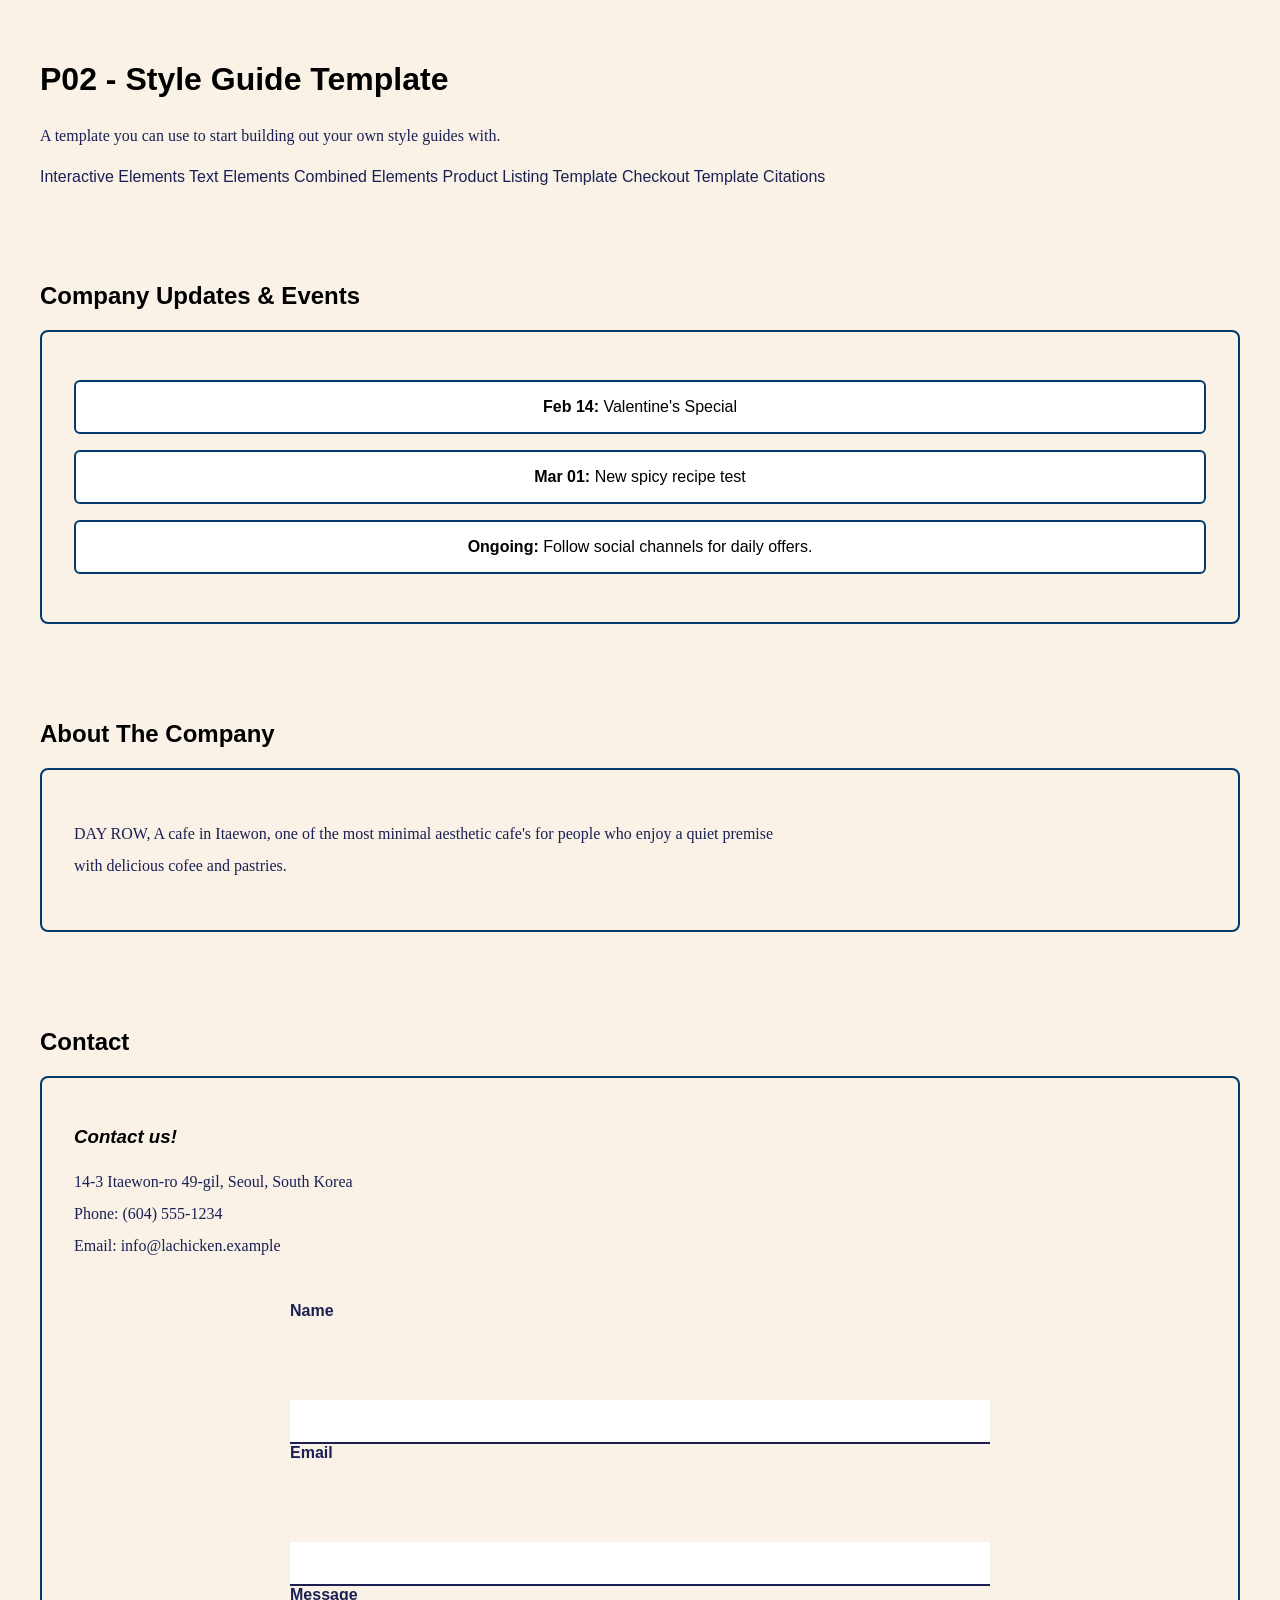
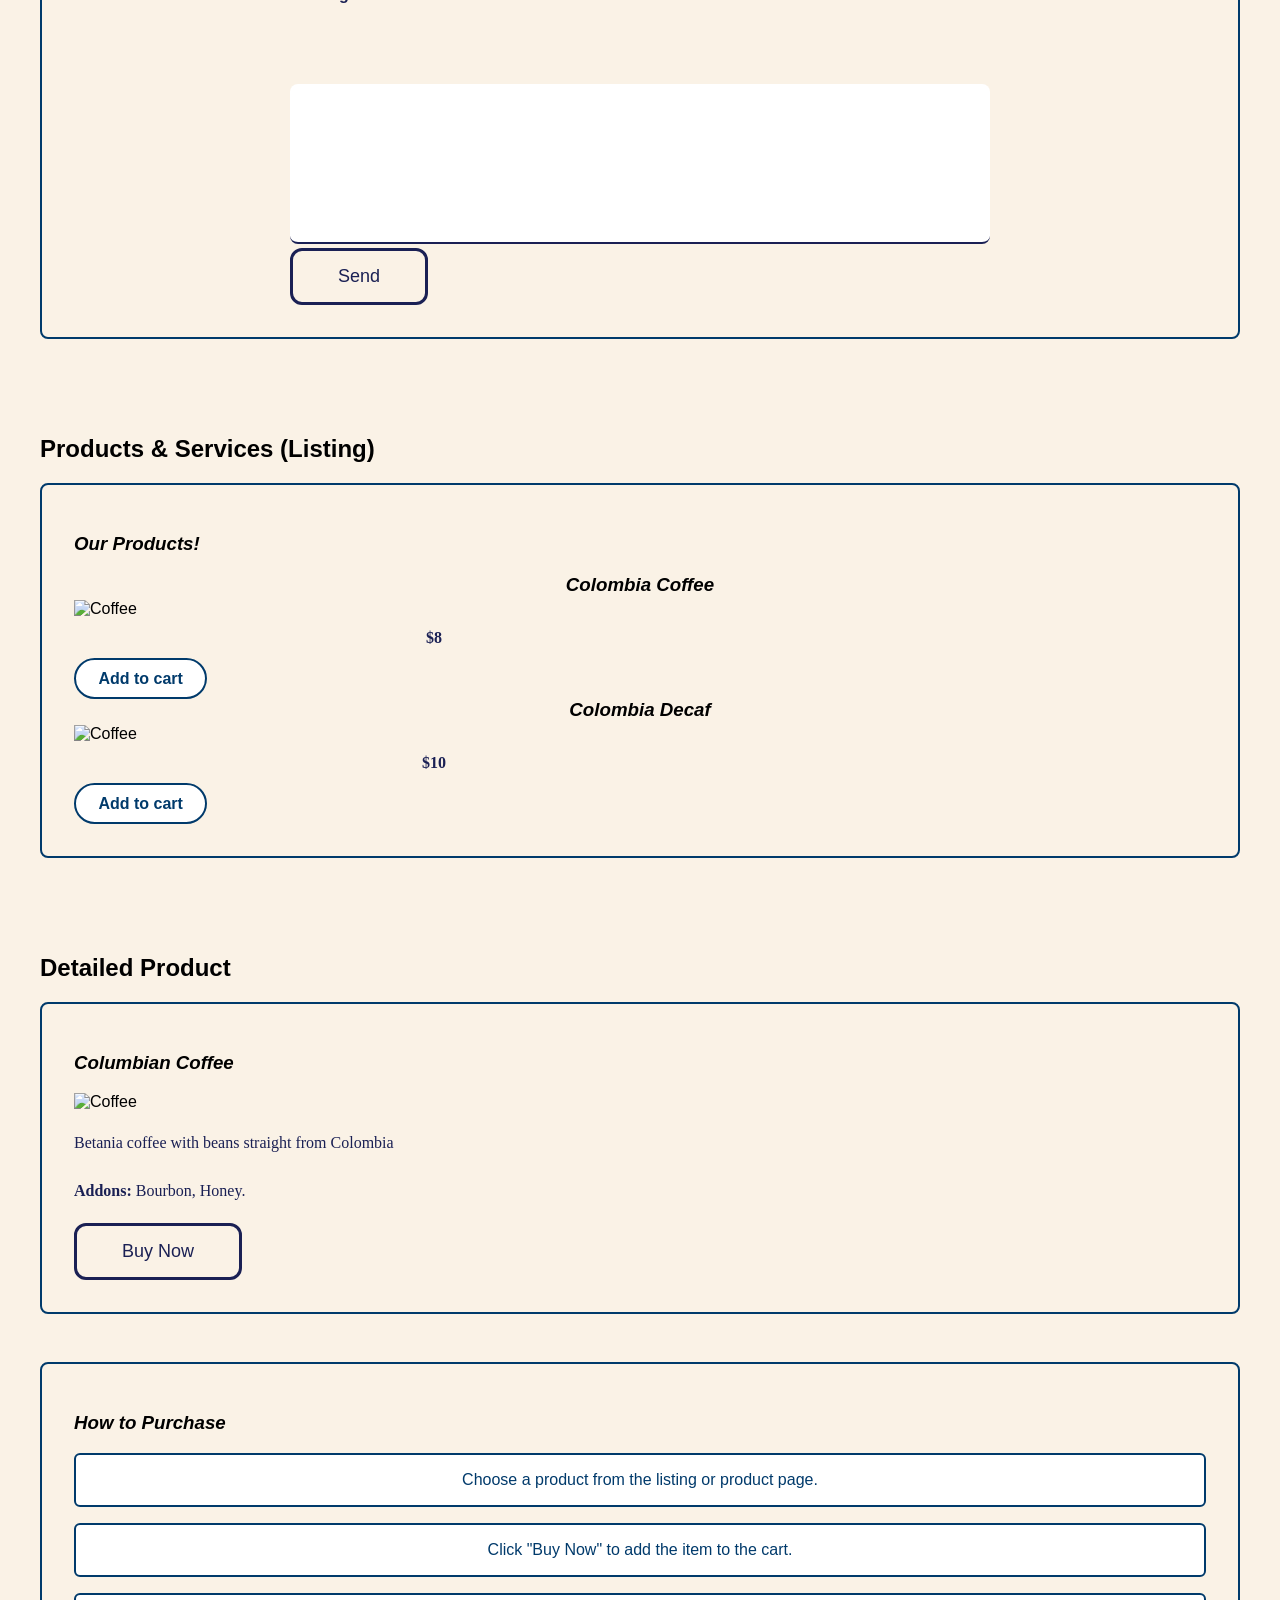
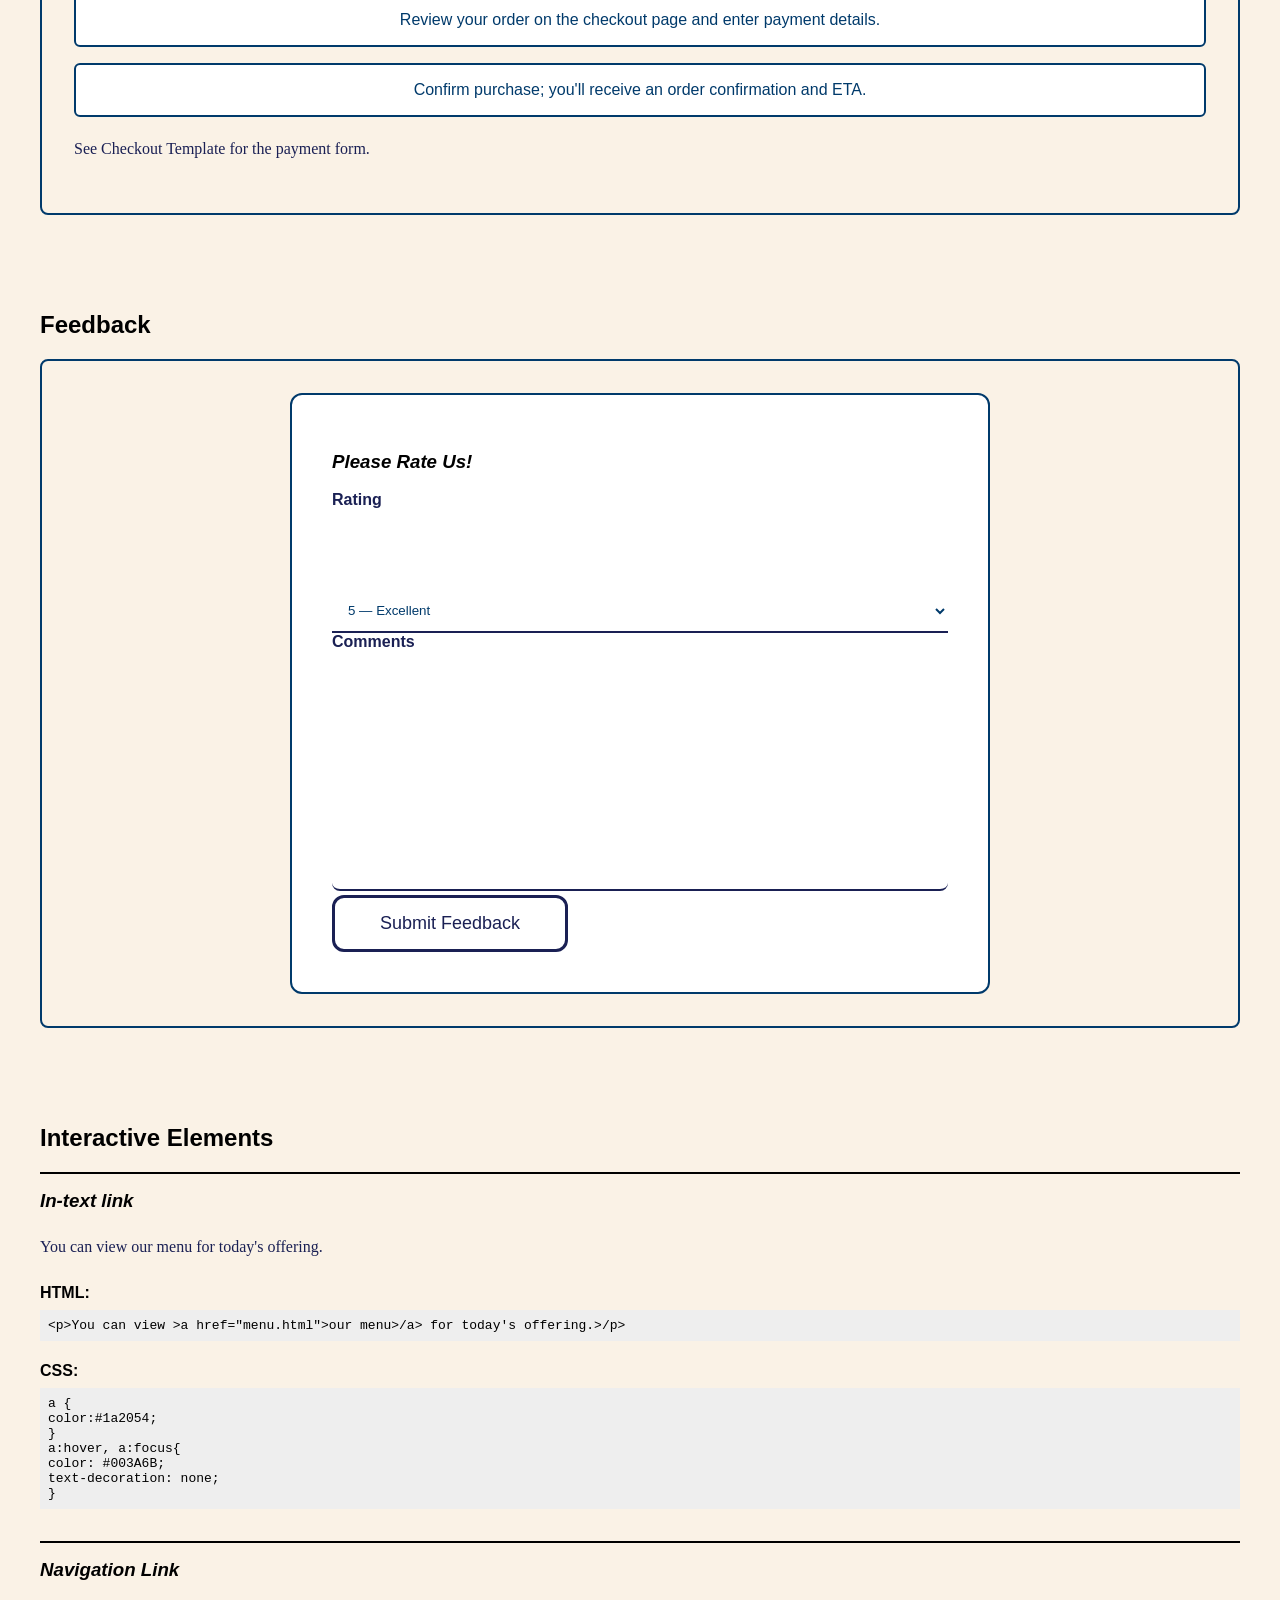
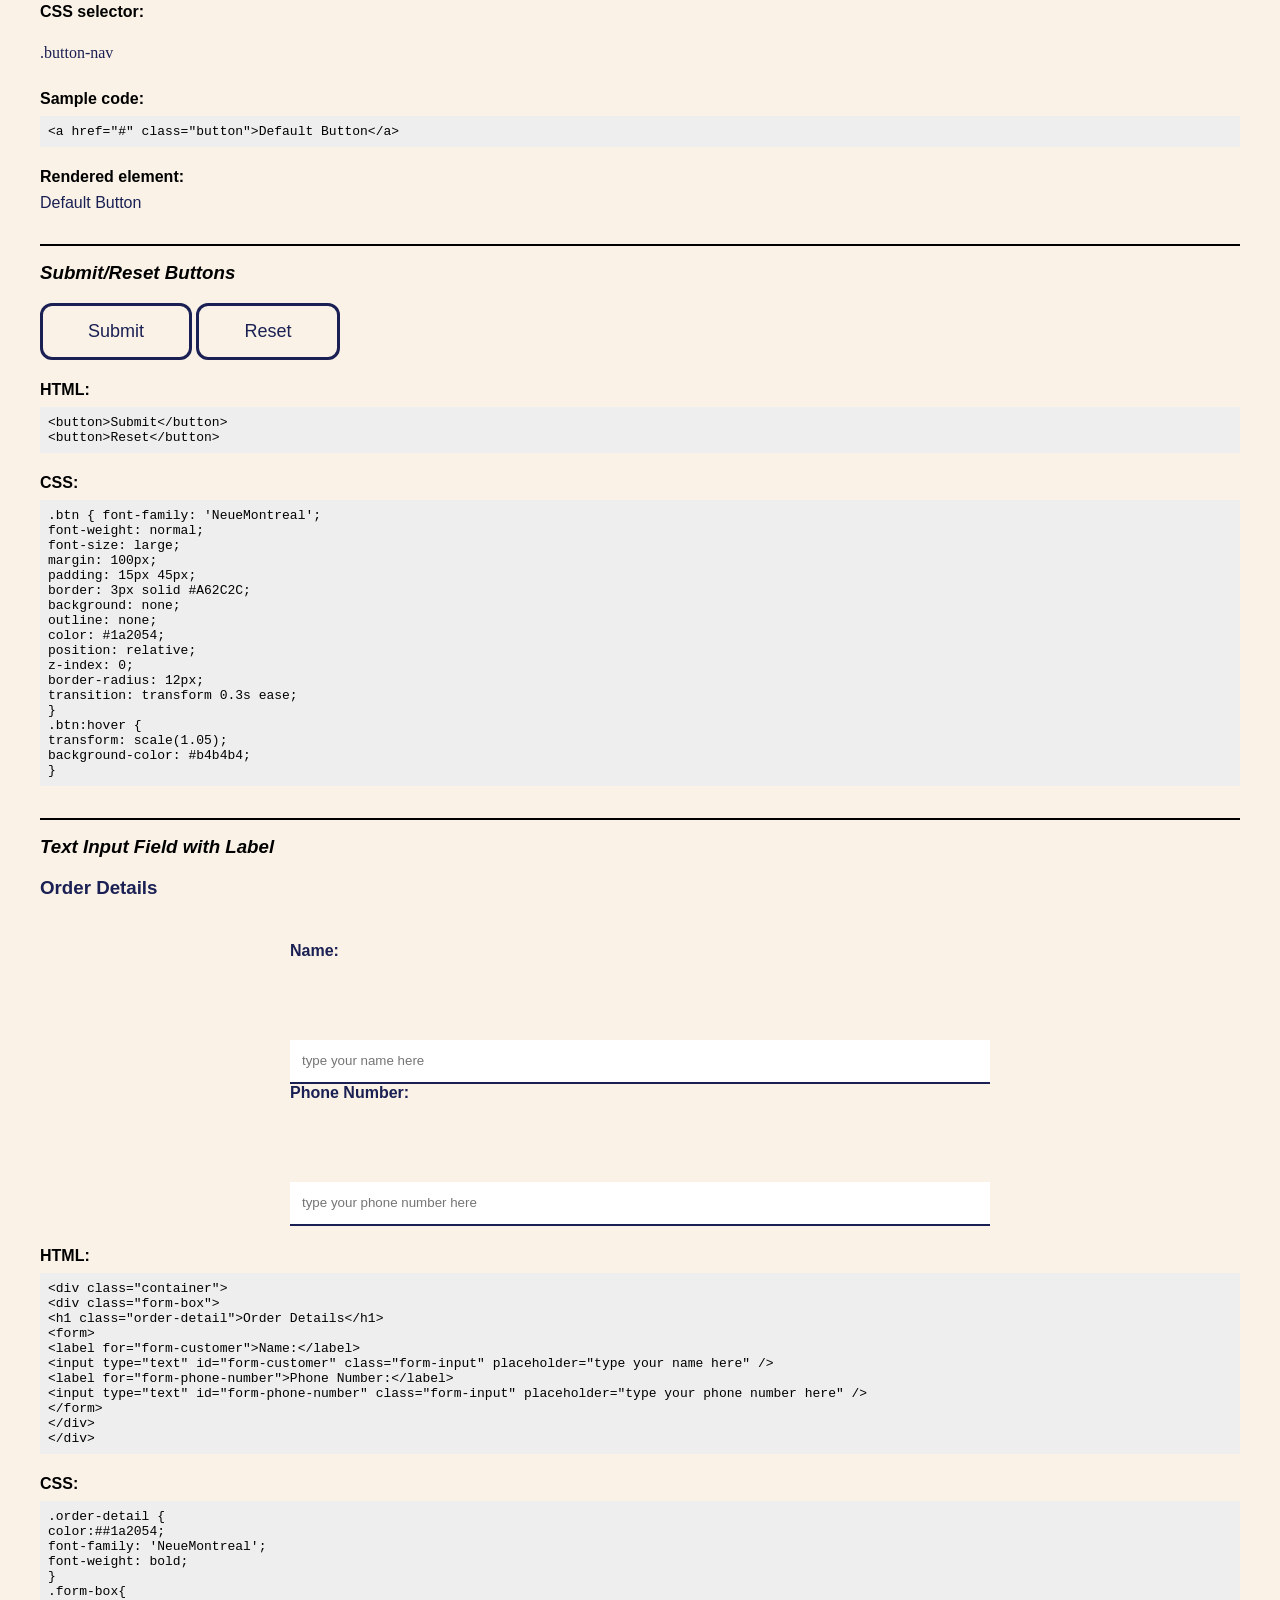
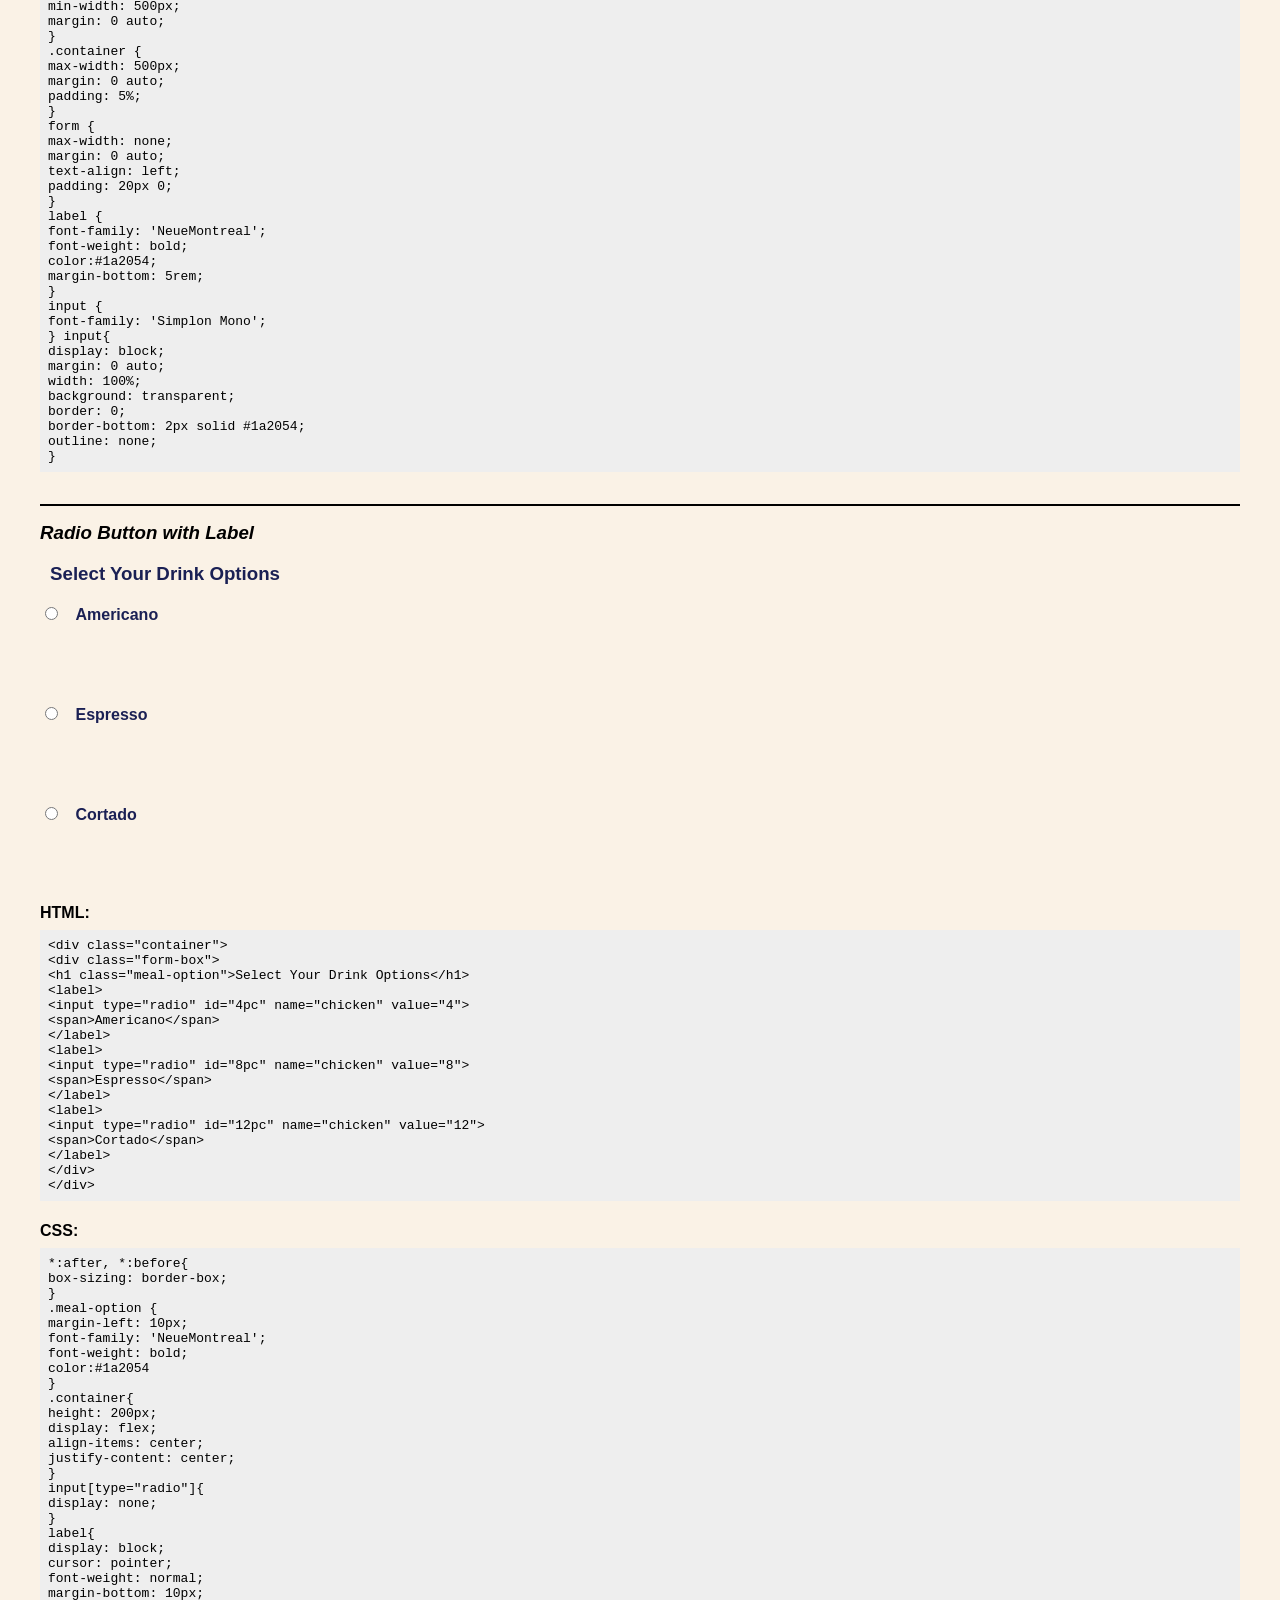
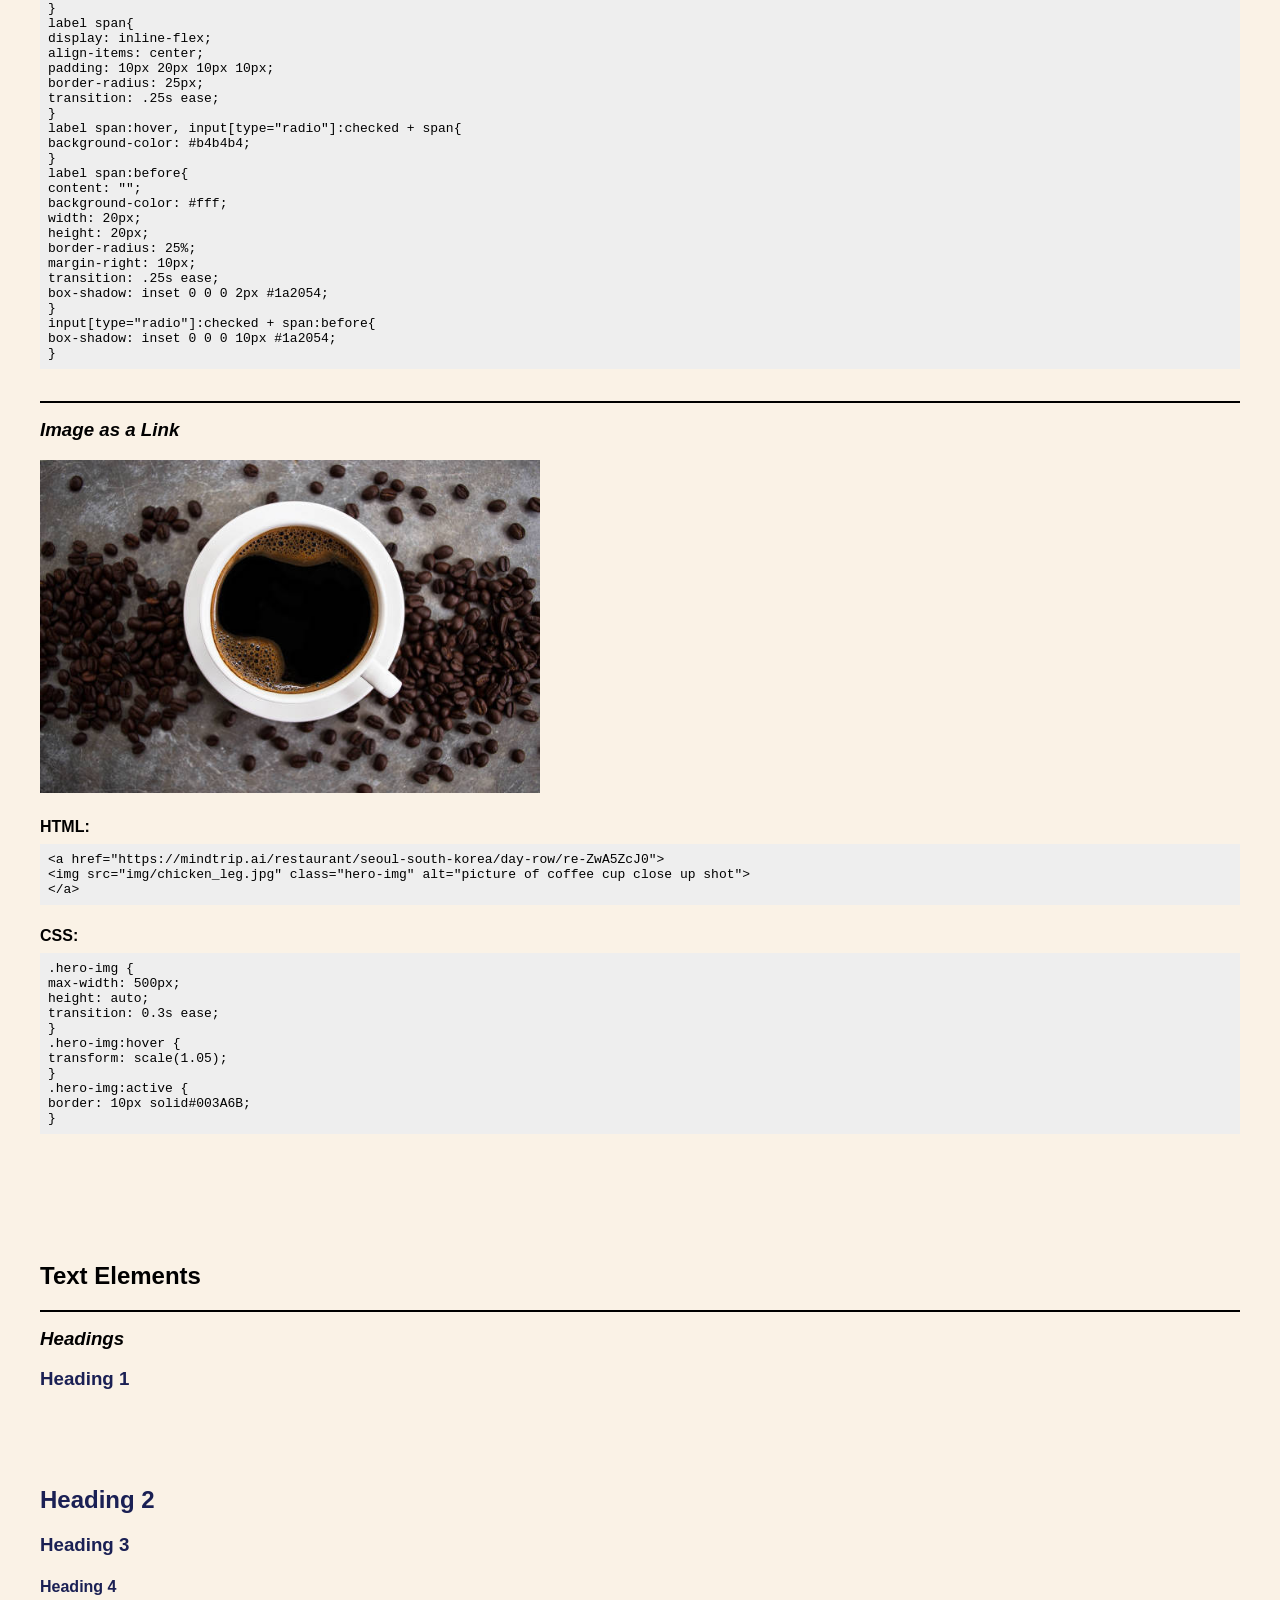
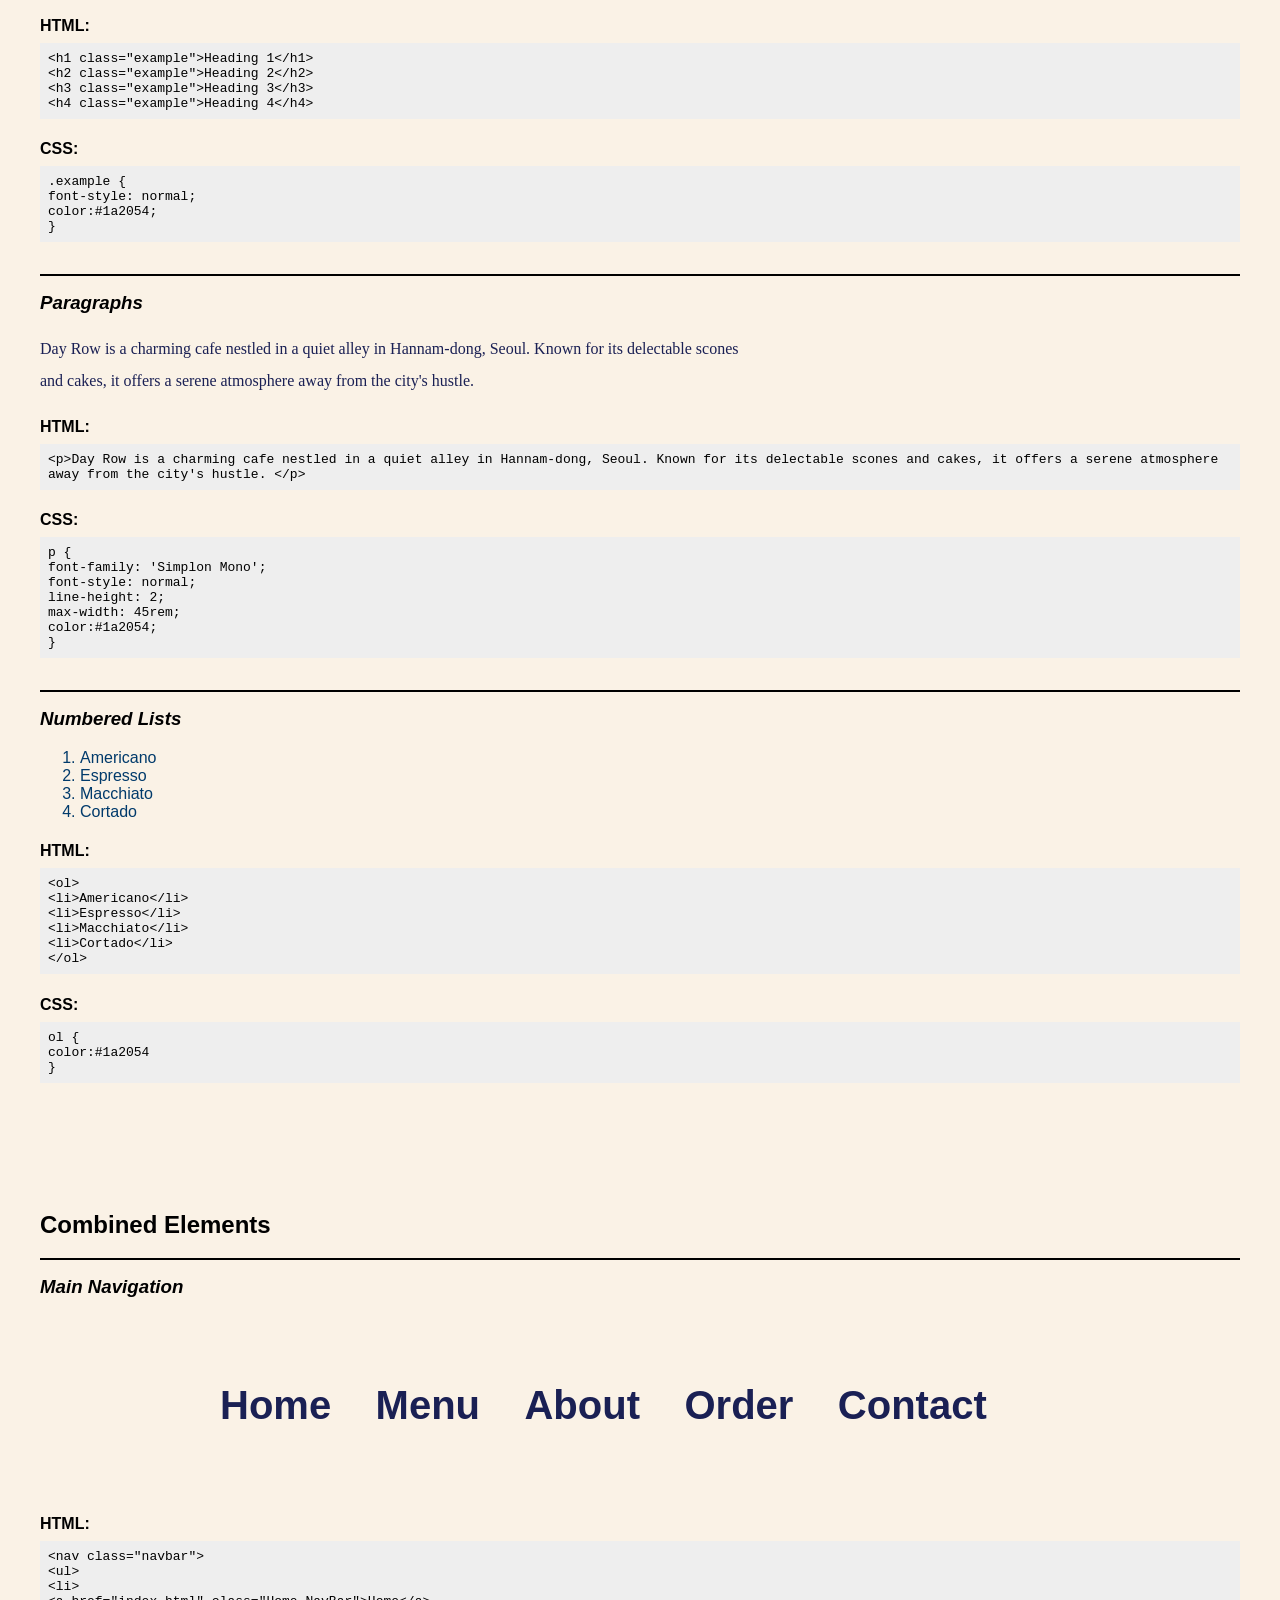
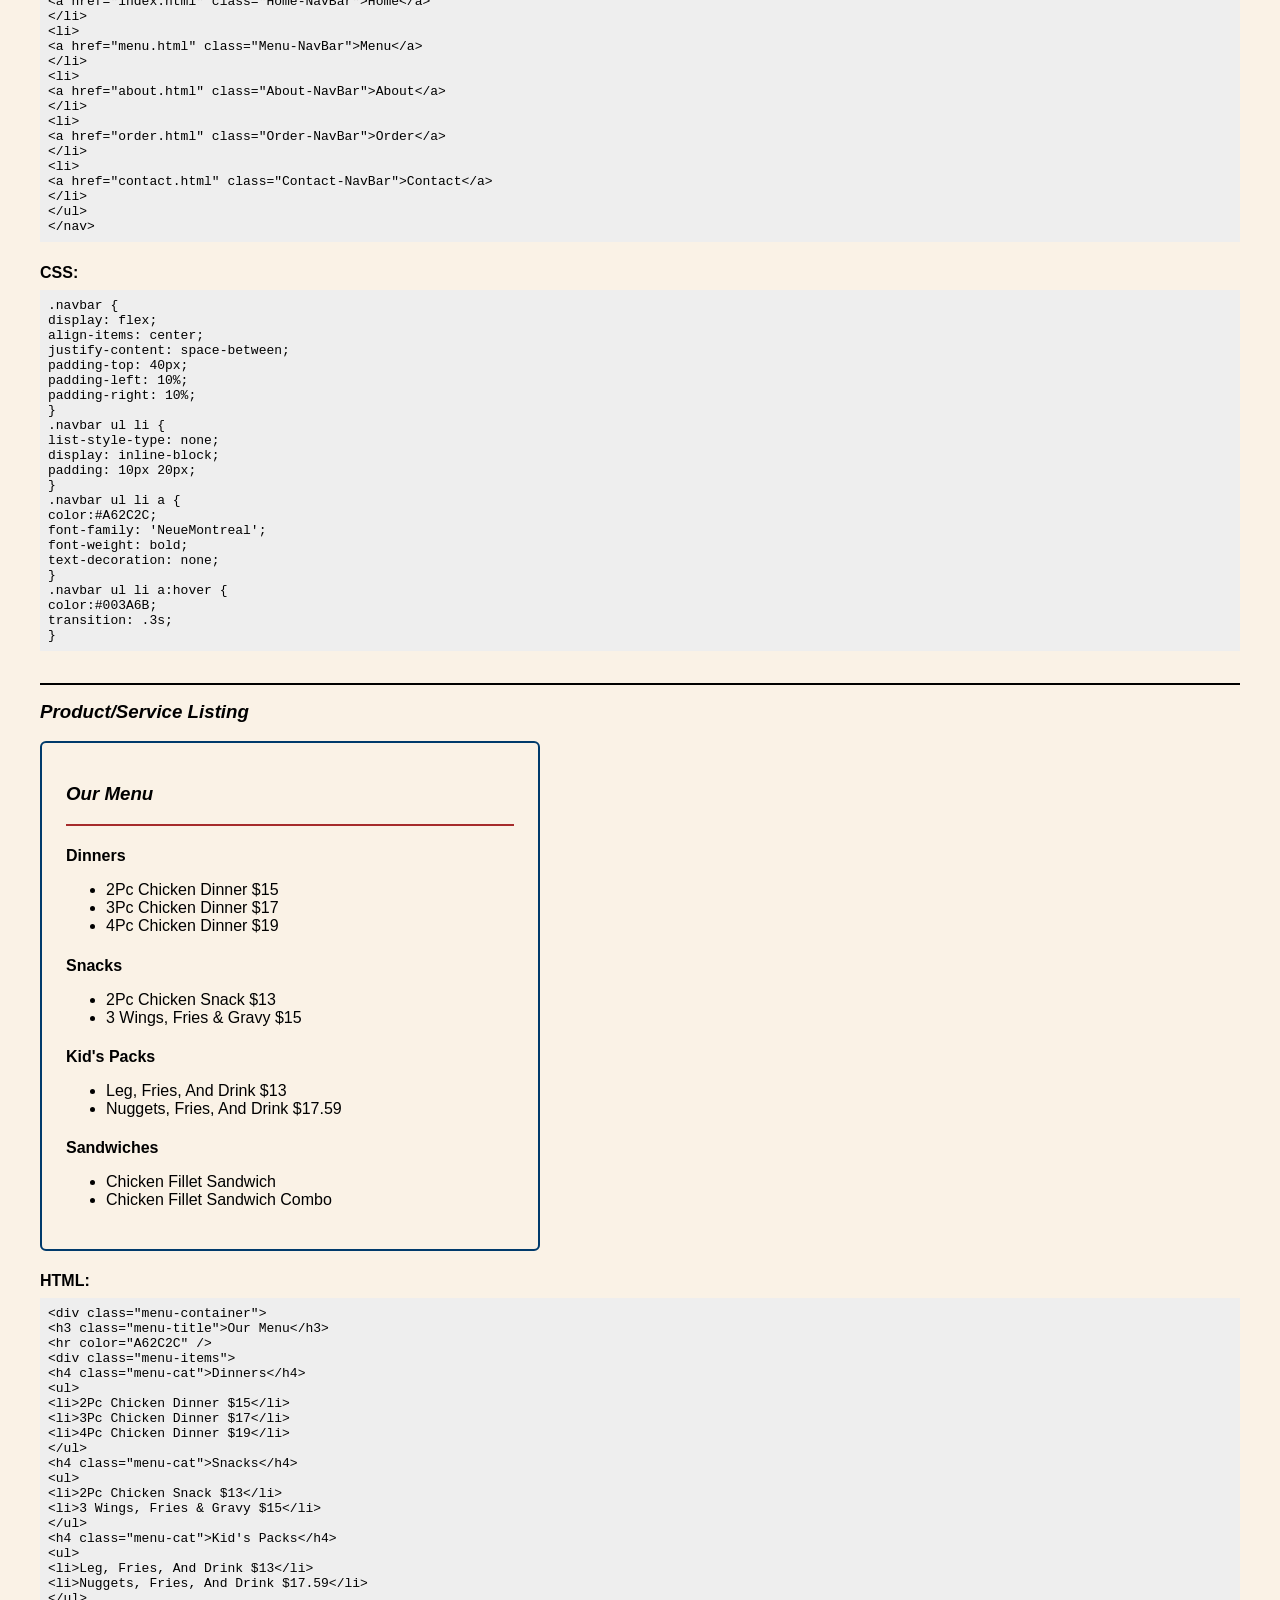
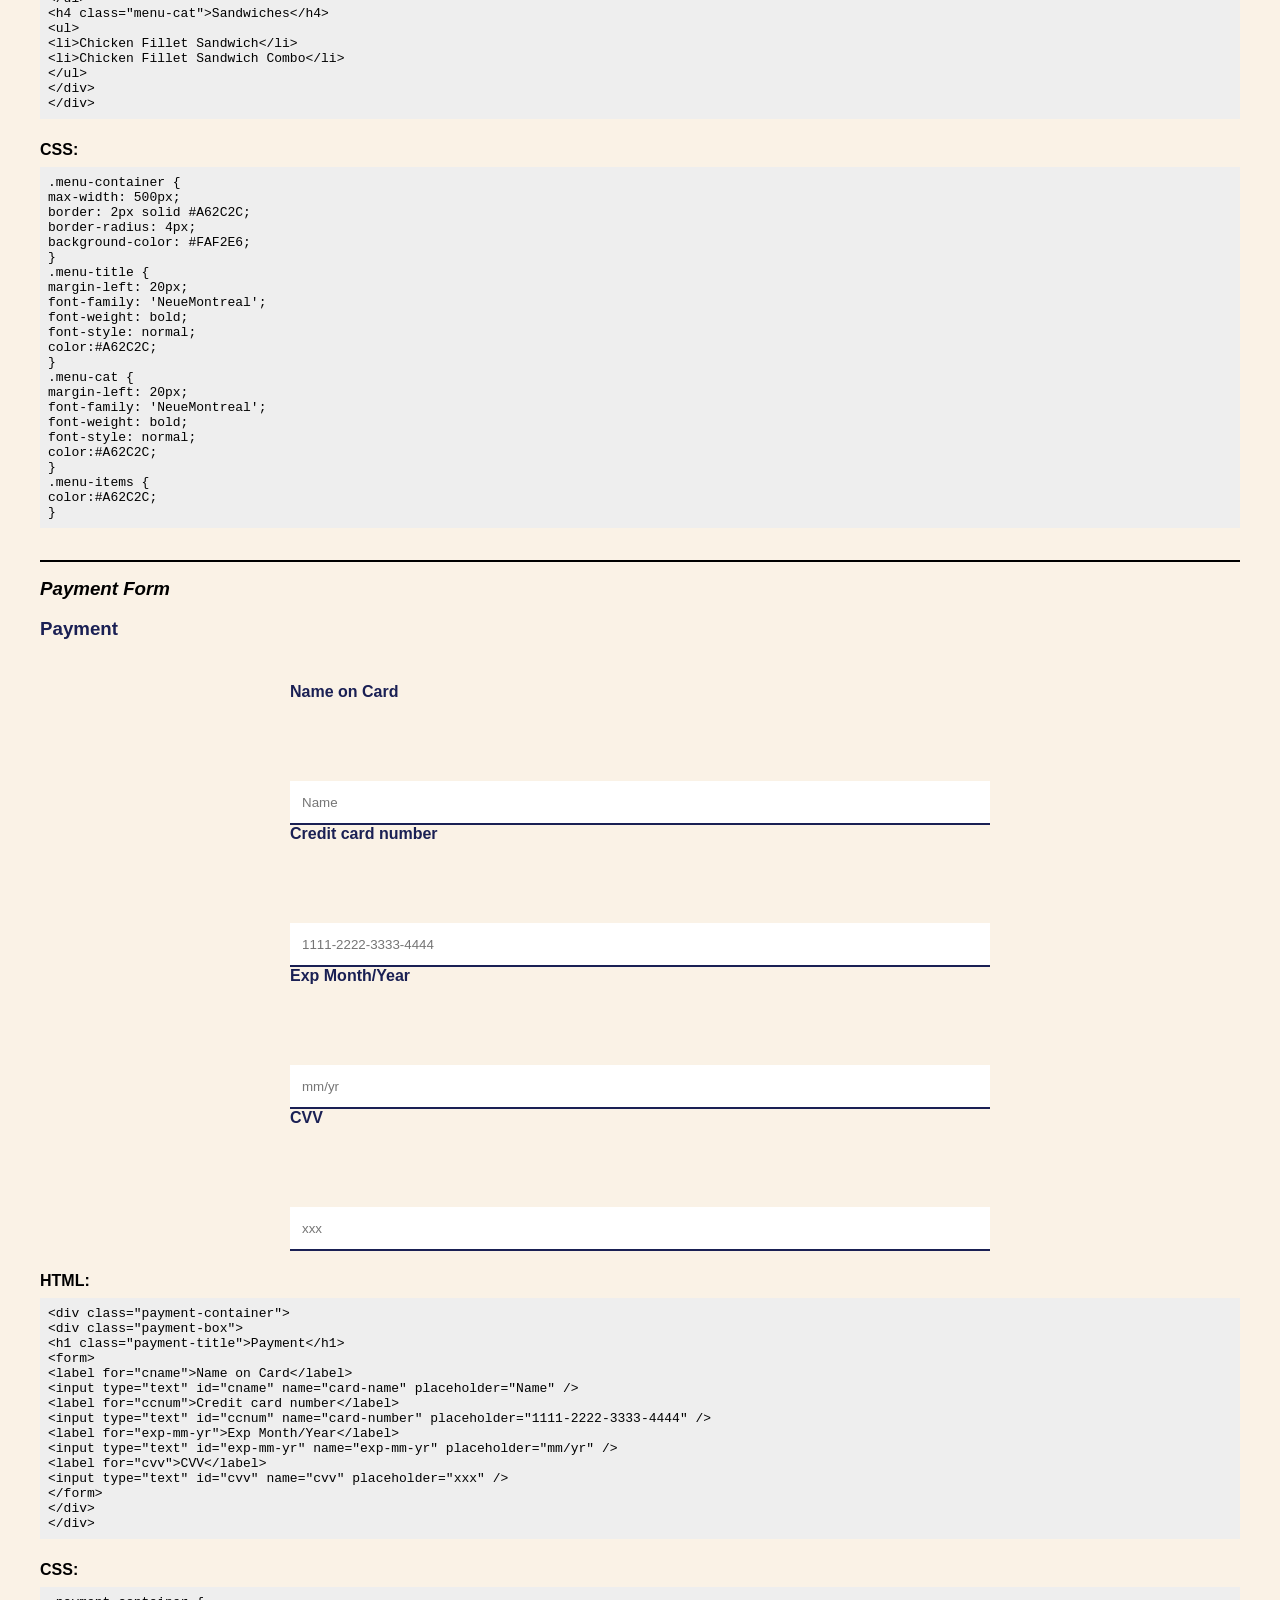
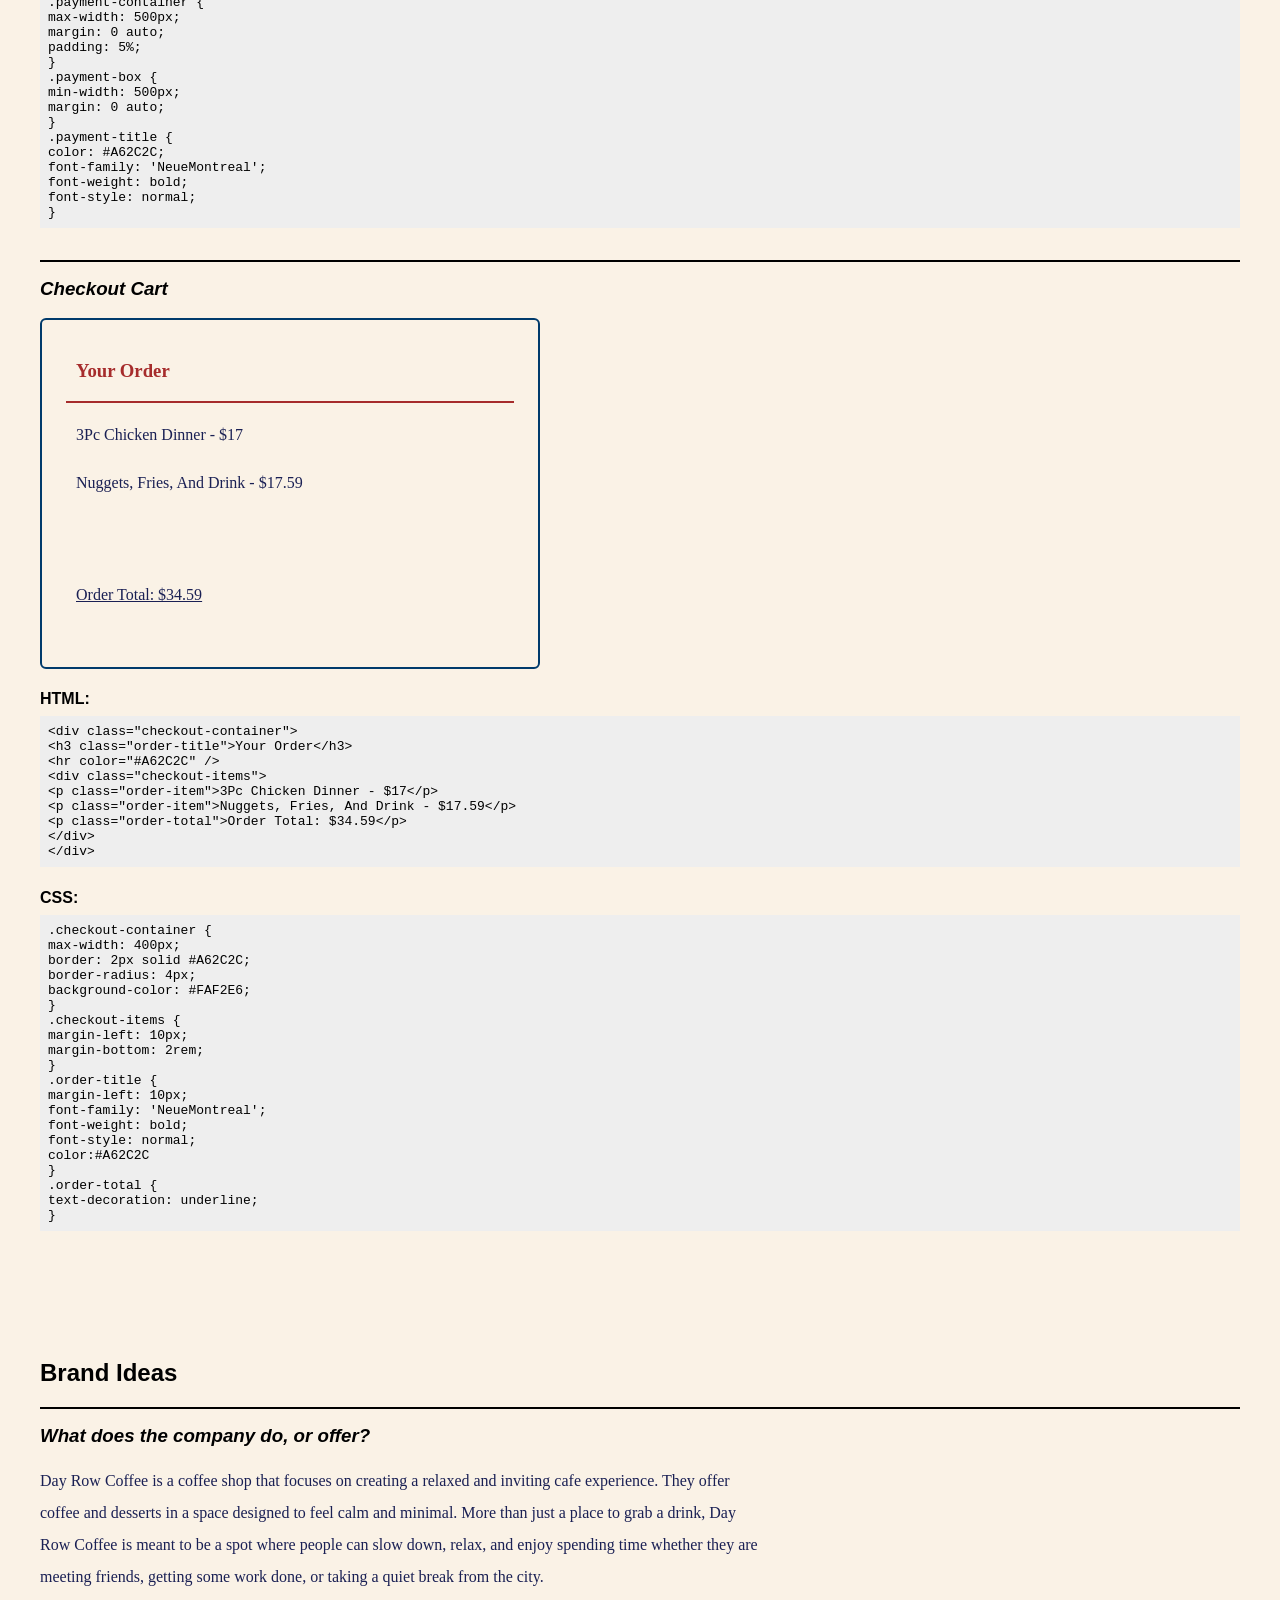
==== commit 542fa766: "Merge branch 'main' into branch2" ====
--- a/index.html
+++ b/index.html
@@ -27,10 +27,9 @@
     </header>
     
     <section id="content_requirements">
-      <h2>Content Requirements</h2>
+      <h2>Company Updates &amp; Events</h2>
 
       <section id="updates">
-        <h3>Company Updates &amp; Events</h3>
         <ul>
           <li><strong>Feb 14:</strong> Valentine's Special</li>
           <li><strong>Mar 01:</strong> New spicy recipe test</li>
@@ -38,22 +37,22 @@
         </ul>
       </section>
 
+      <h2>About The Company</h2>
       <section id="about">
-        <h3>About The Company</h3>
         <p>
           DAY ROW, A cafe in Itaewon, one of the most minimal aesthetic cafe's for people who enjoy a quiet premise with delicious cofee and pastries.
         </p>
       </section>
 
+      <h2>Contact</h2>
       <section id="contact">
-        <h3>Contact</h3>
+        <h3>Contact us!</h3>
         <p>
           14-3 Itaewon-ro 49-gil, Seoul, South Korea<br>
           Phone: <a href="tel:+16045551234">(604) 555-1234</a><br>
           Email: <a href="mailto:info@lachicken.example">info@lachicken.example</a>
         </p>
 
-        <h4>Quick contact form</h4>
         <form id="contact-form">
           <label for="contact-name">Name</label>
           <input id="contact-name" name="name" type="text" />
@@ -68,23 +67,36 @@
         </form>
       </section>
 
+      <h2>Products &amp; Services (Listing)</h2>
       <section id="products">
-        <h3>Products &amp; Services (Listing)</h3>
-        <ul class="product-list">
-          <li><a href="#product-4pc">4Pc Chicken Dinner — $15</a></li>
-          <li><a href="#product-3pc">3Pc Chicken Dinner — $13</a></li>
-          <li><a href="#product-nuggets">Nuggets Combo — $12</a></li>
-        </ul>
-      </section>
-
-      <section id="product-detail">
-        <h3 id="product-4pc">Product Detail — 4Pc Chicken Dinner</h3>
+        <h3>Our Products!</h3>
+        <!-- Product card -->
+        <div class="product-page">
+
+          <div class="product-card">
+            <h3>Colombia Coffee</h3>
+            <img src="img/download.jpg" alt="Coffee">
+            <p><strong>$8</strong></p>
+            <a href="#">Add to cart</a>
+          </div>
+
+          <div class="product-card">
+            <h3>Colombia Decaf</h3>
+            <img src="img/merch.jpg" alt="Coffee">
+            <p><strong>$10</strong></p>
+            <a href="#">Add to cart</a>
+          </div>
+        </div>
+      </section>
+
+      <h2>Detailed Product</h2>
+      <section id="Columbia Coffee">
+        <h3 id="detailedProduct">Columbian Coffee</h3>
+        <img src="img/merch.jpg" alt="Coffee">
         <p>
-          A generous 4-piece serving with your choice of fries or mashed
-          potatoes, coleslaw, and a medium drink. Options: regular or spicy.
+          Betania coffee with beans straight from Colombia
         </p>
-        <p><strong>Ingredients:</strong> Chicken, flour, seasoning, oil.</p>
-        <p><strong>Allergens:</strong> Gluten. See in-store info for cross-contact.</p>
+        <p><strong>Addons:</strong> Bourbon, Honey.</p>
         <button class="btn" onclick="location.href='checkout.html'">Buy Now</button>
       </section>
 
@@ -99,14 +111,11 @@
         <p>See <a href="checkout.html">Checkout Template</a> for the payment form.</p>
       </section>
 
+      <h2>Feedback</h2>
       <section id="feedback">
-        <h3>Feedback</h3>
-        <p>
-          We welcome feedback on products and service. Leave a rating and
-          comments below or contact us directly via email or phone.
-        </p>
 
         <form id="feedback-form">
+          <h3>Please Rate Us!</h3>
           <label for="rating">Rating</label>
           <select id="rating" name="rating">
             <option value="5">5 — Excellent</option>
@@ -122,12 +131,6 @@
           <button class="btn" type="submit">Submit Feedback</button>
         </form>
       </section>
-
-      <p>
-        Note: These content sections are examples integrated into the index
-        page — you can extract them to dedicated pages (About, Contact,
-        Product pages) as your project structure requires.
-      </p>
     </section>
 
     <!-- INTERACTIVE ELEMENTS SECTION // -->
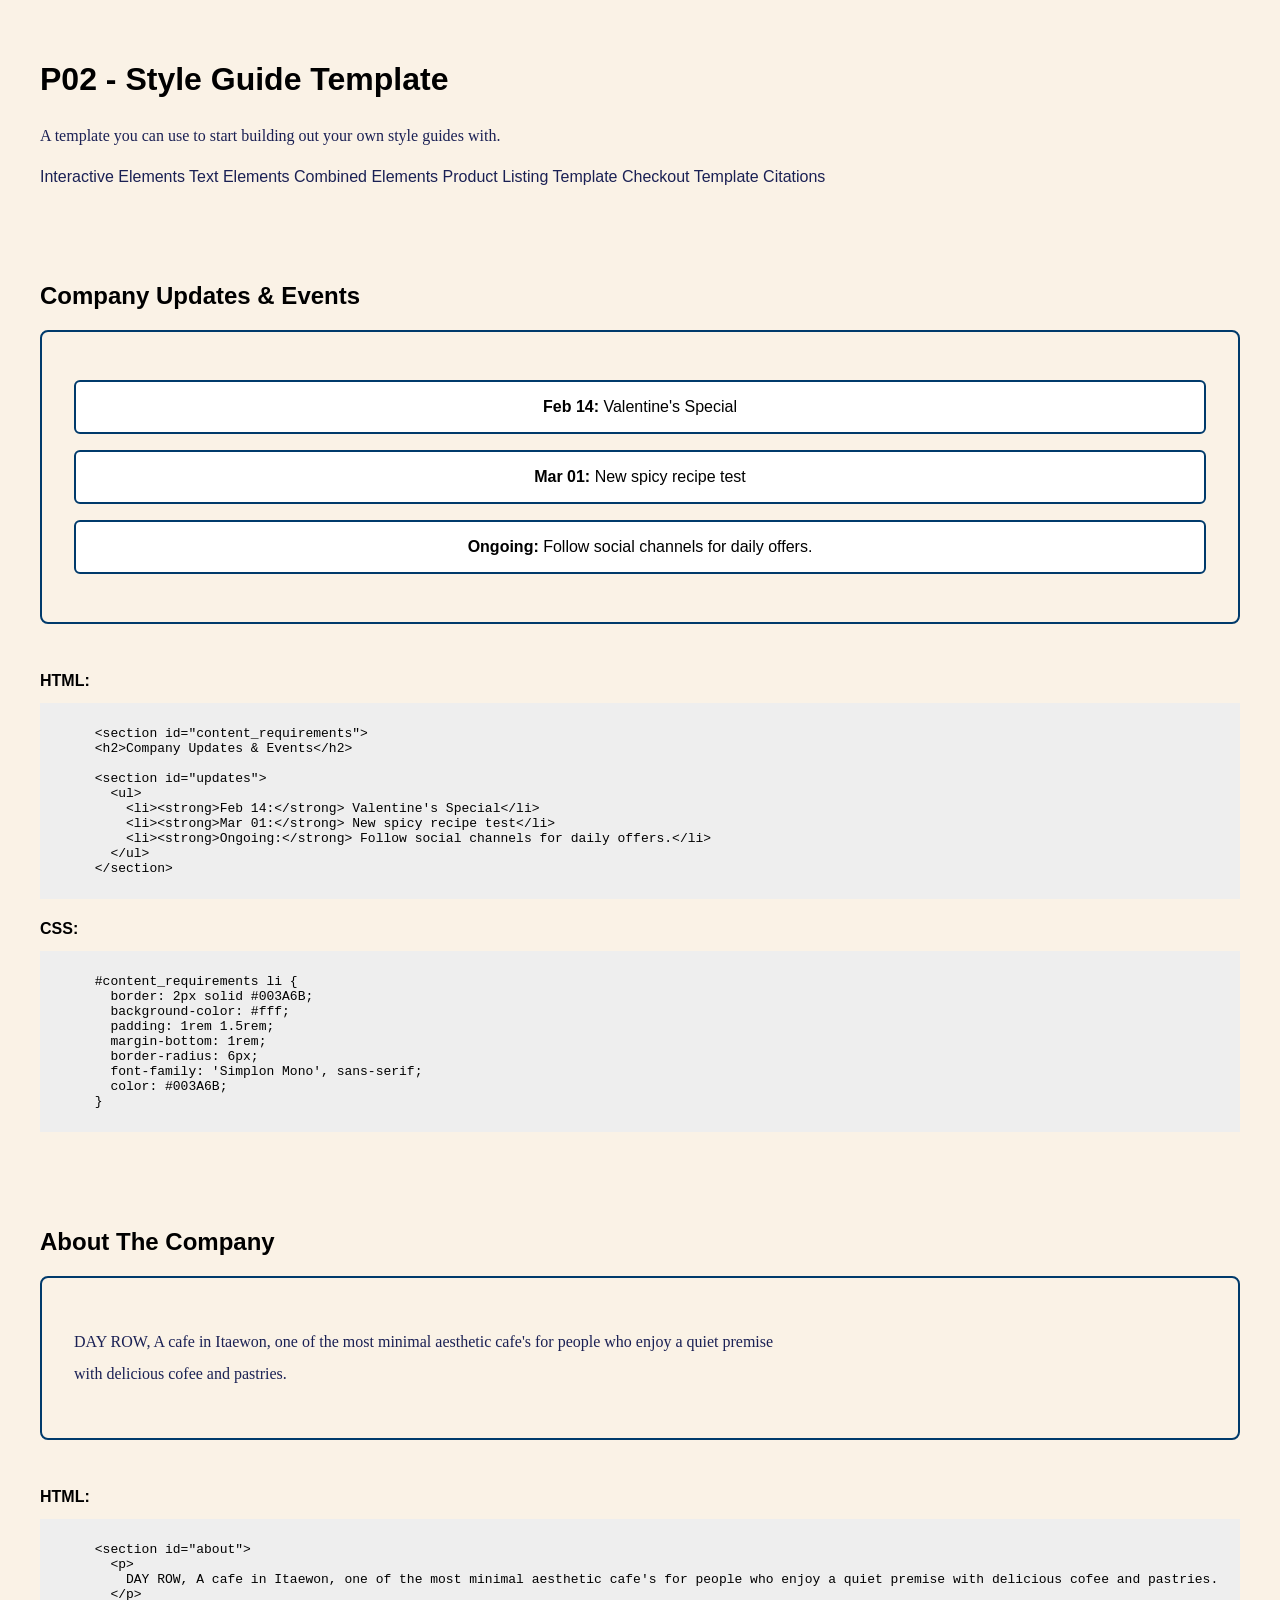
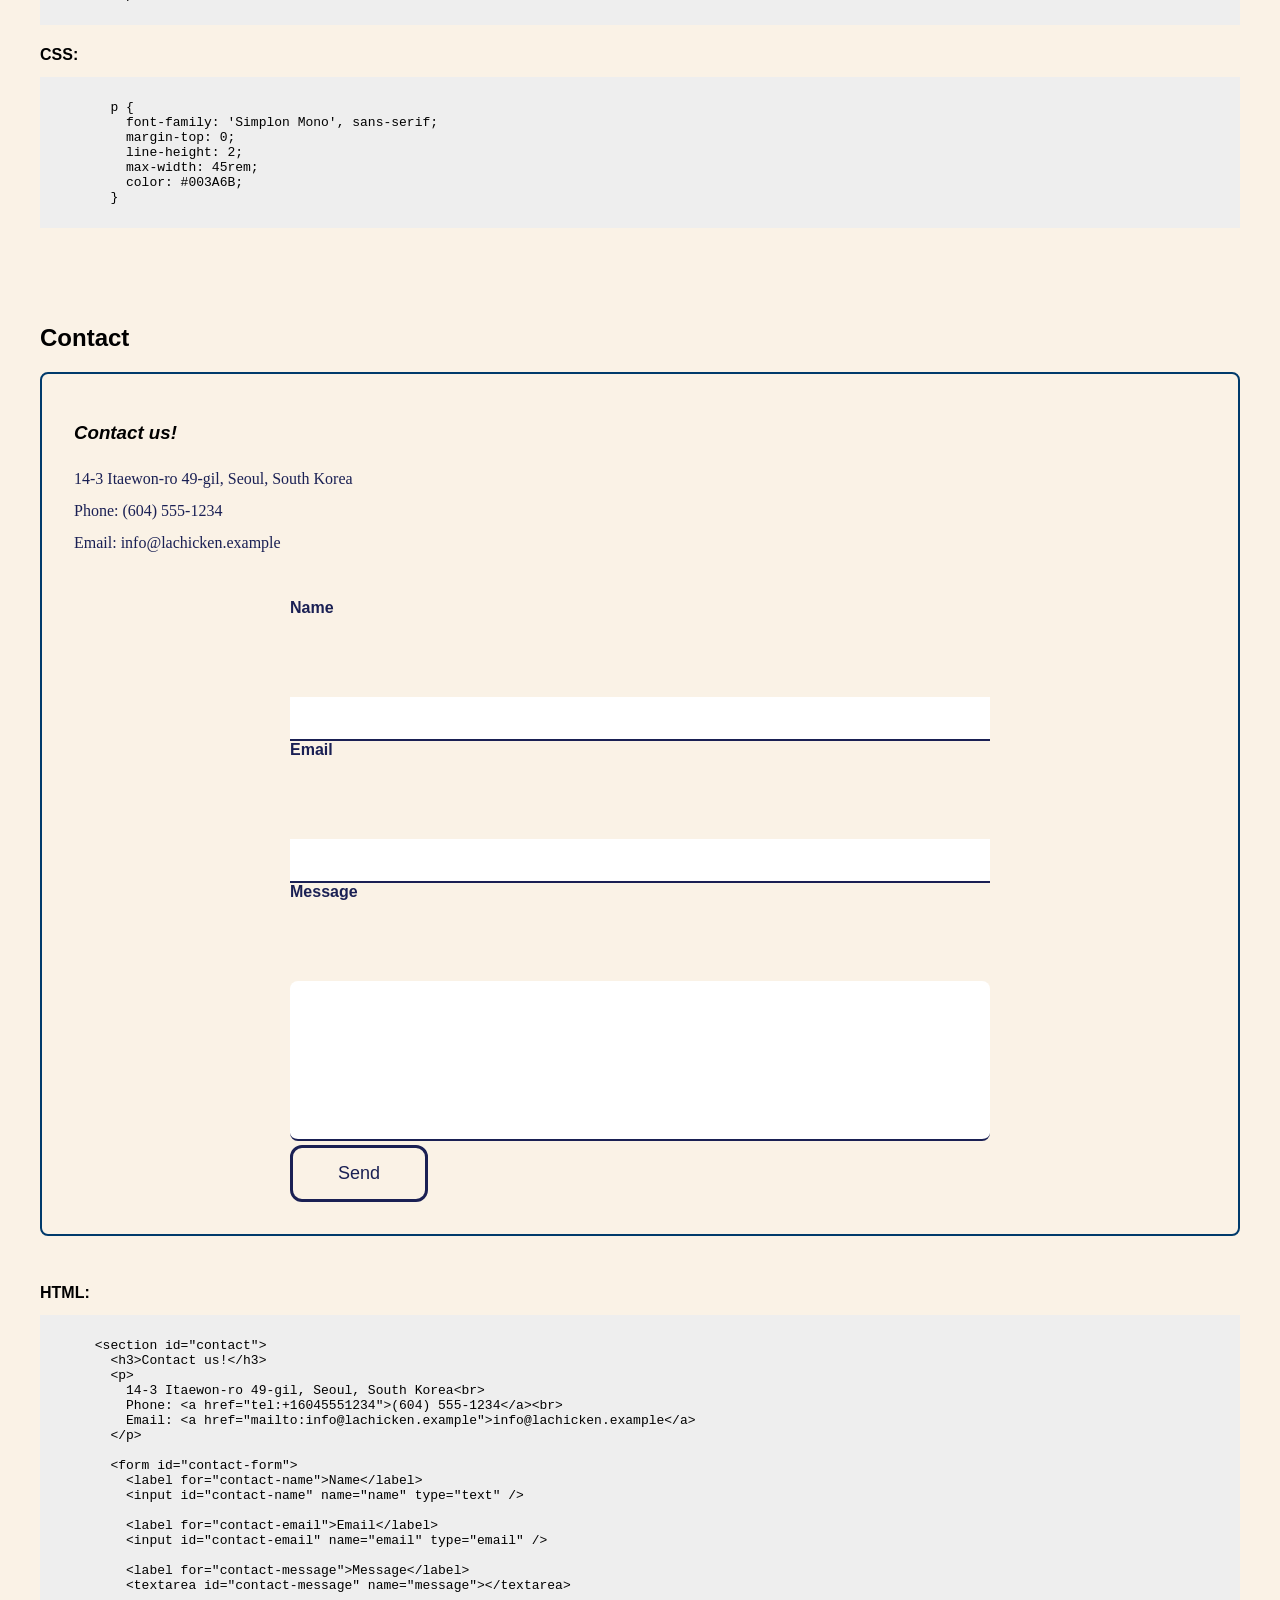
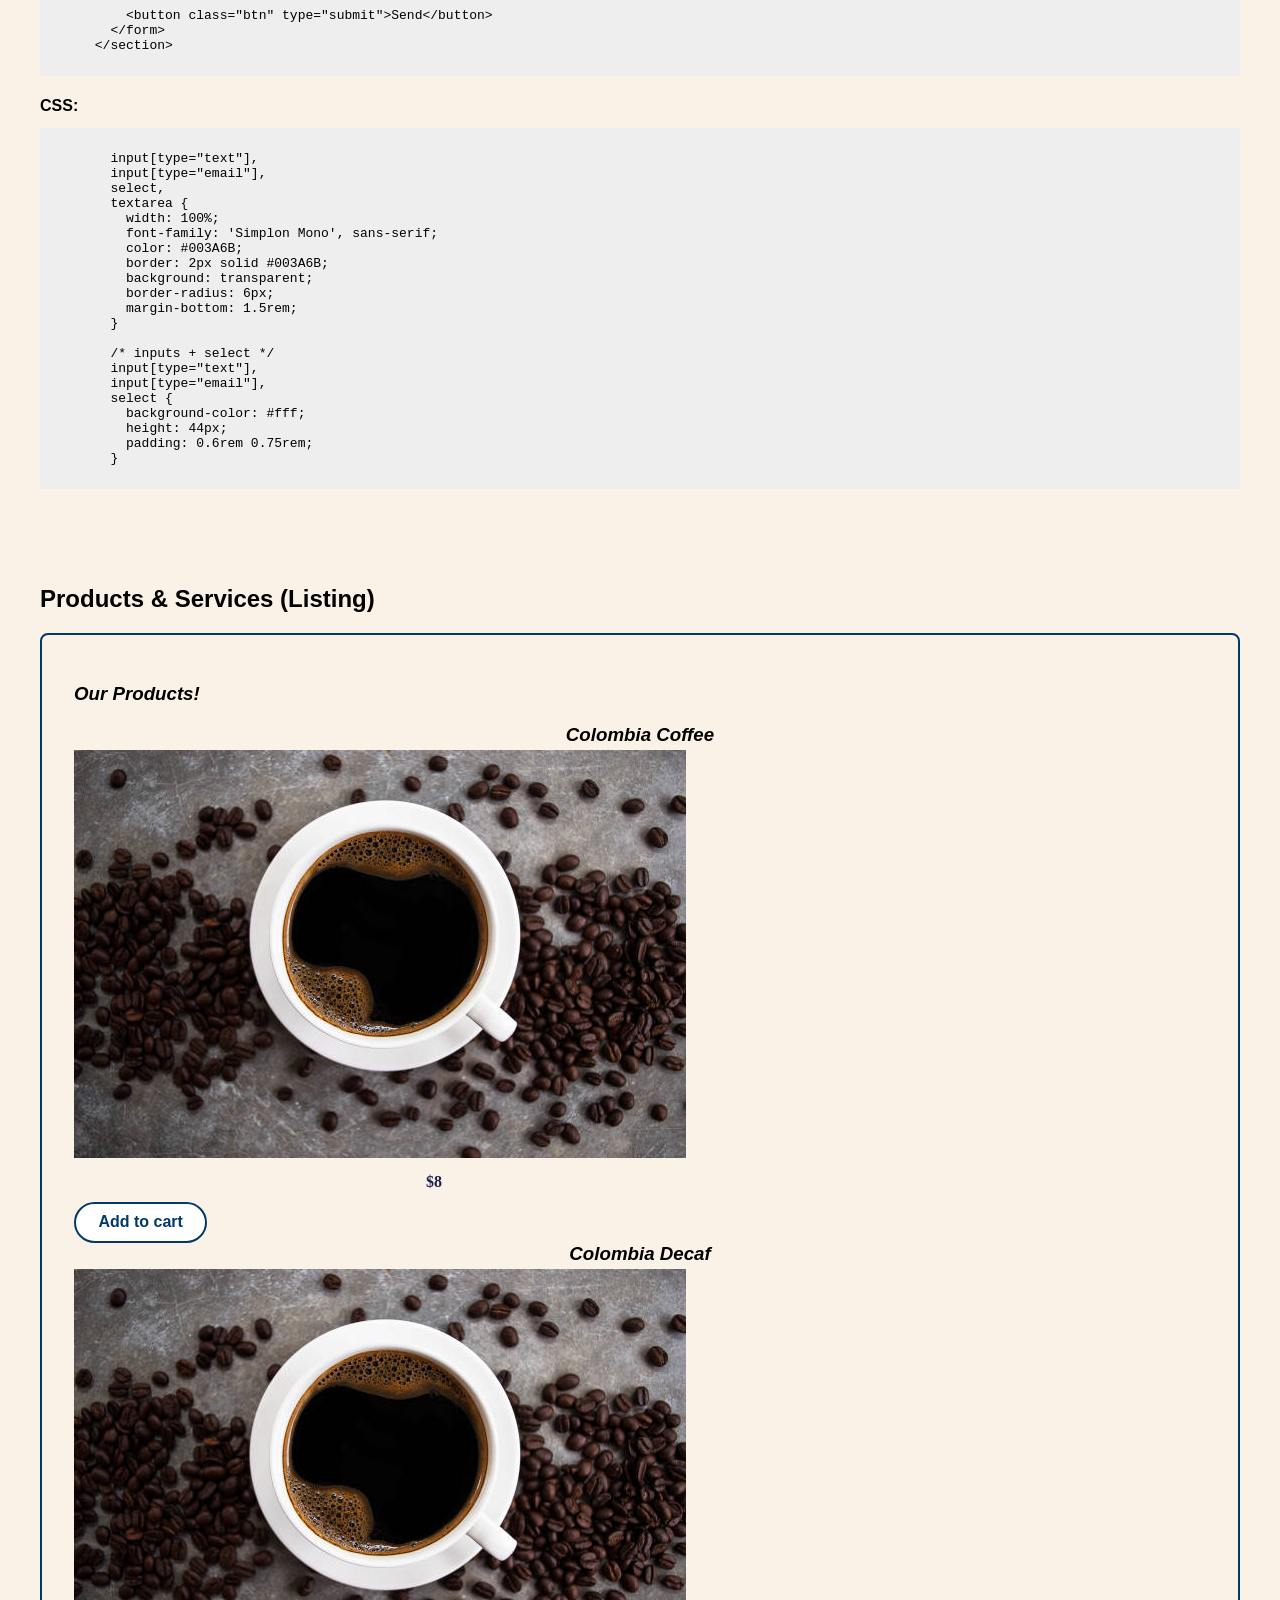
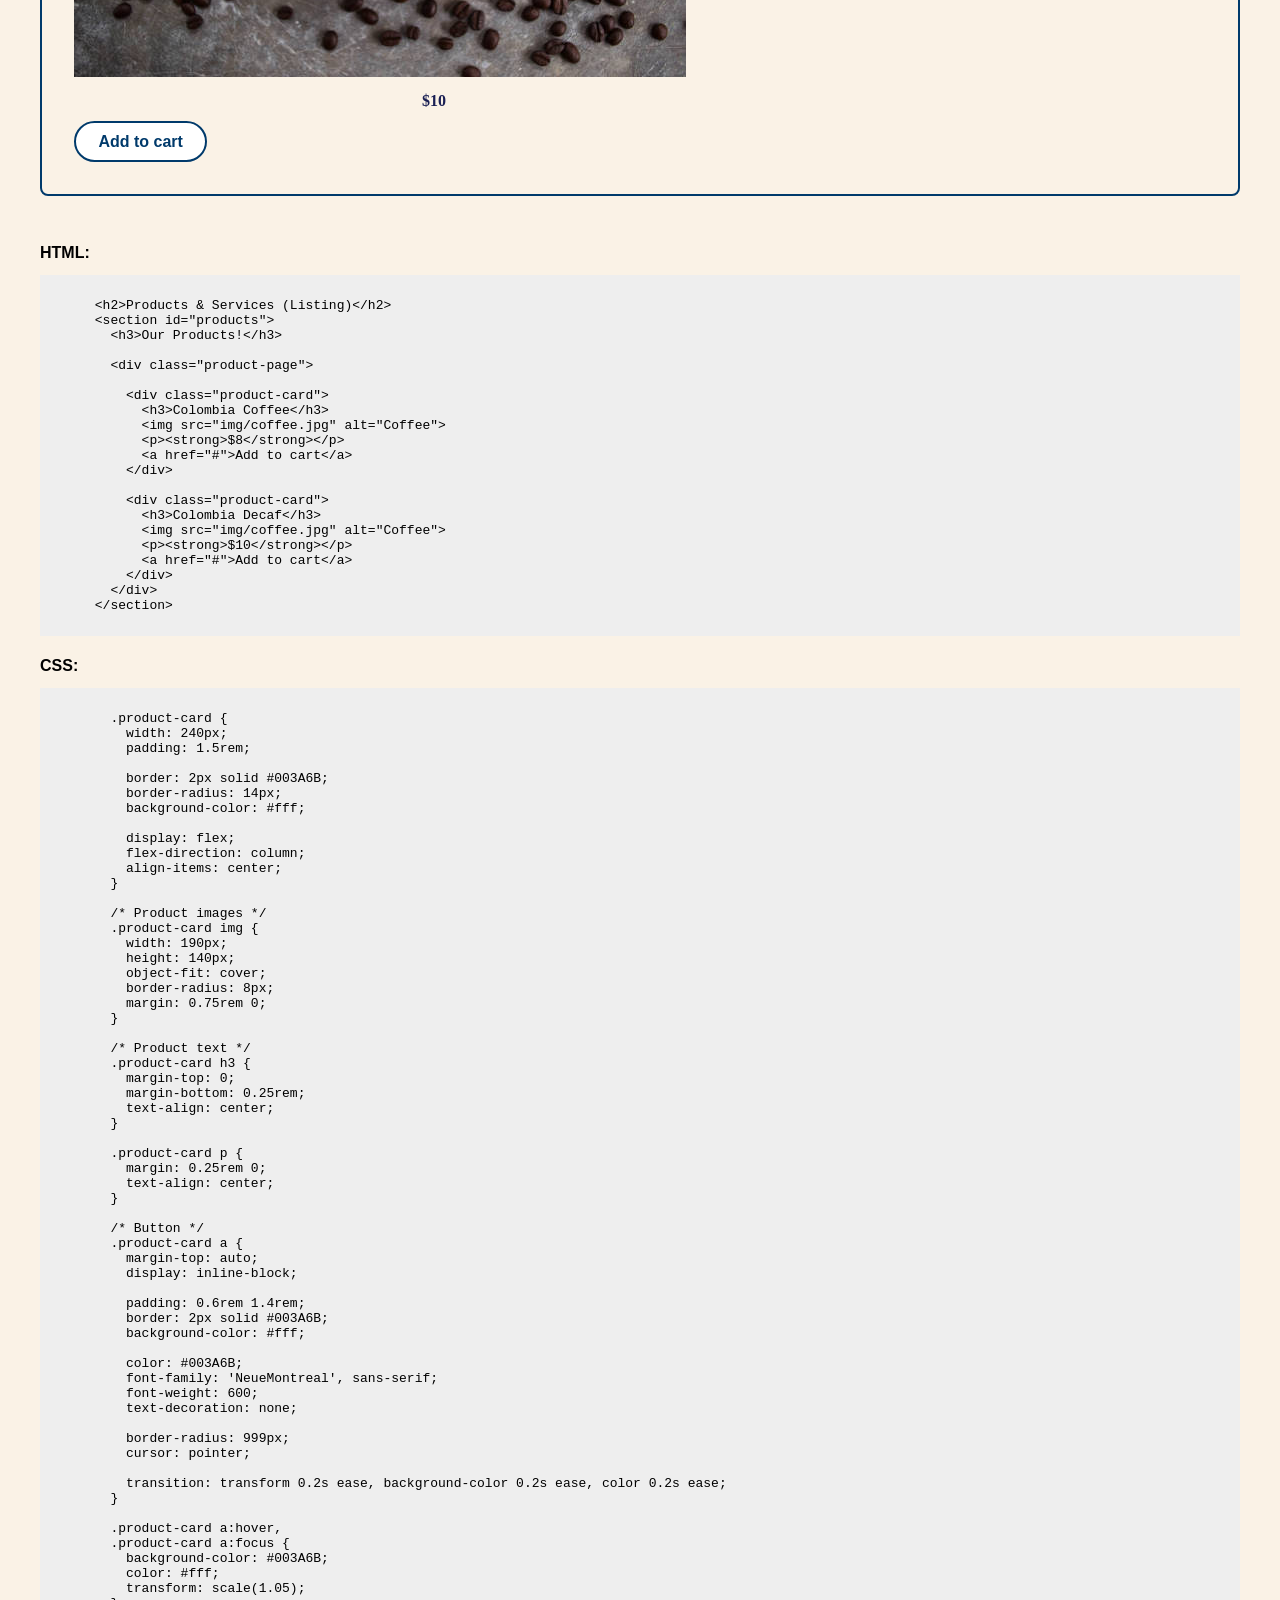
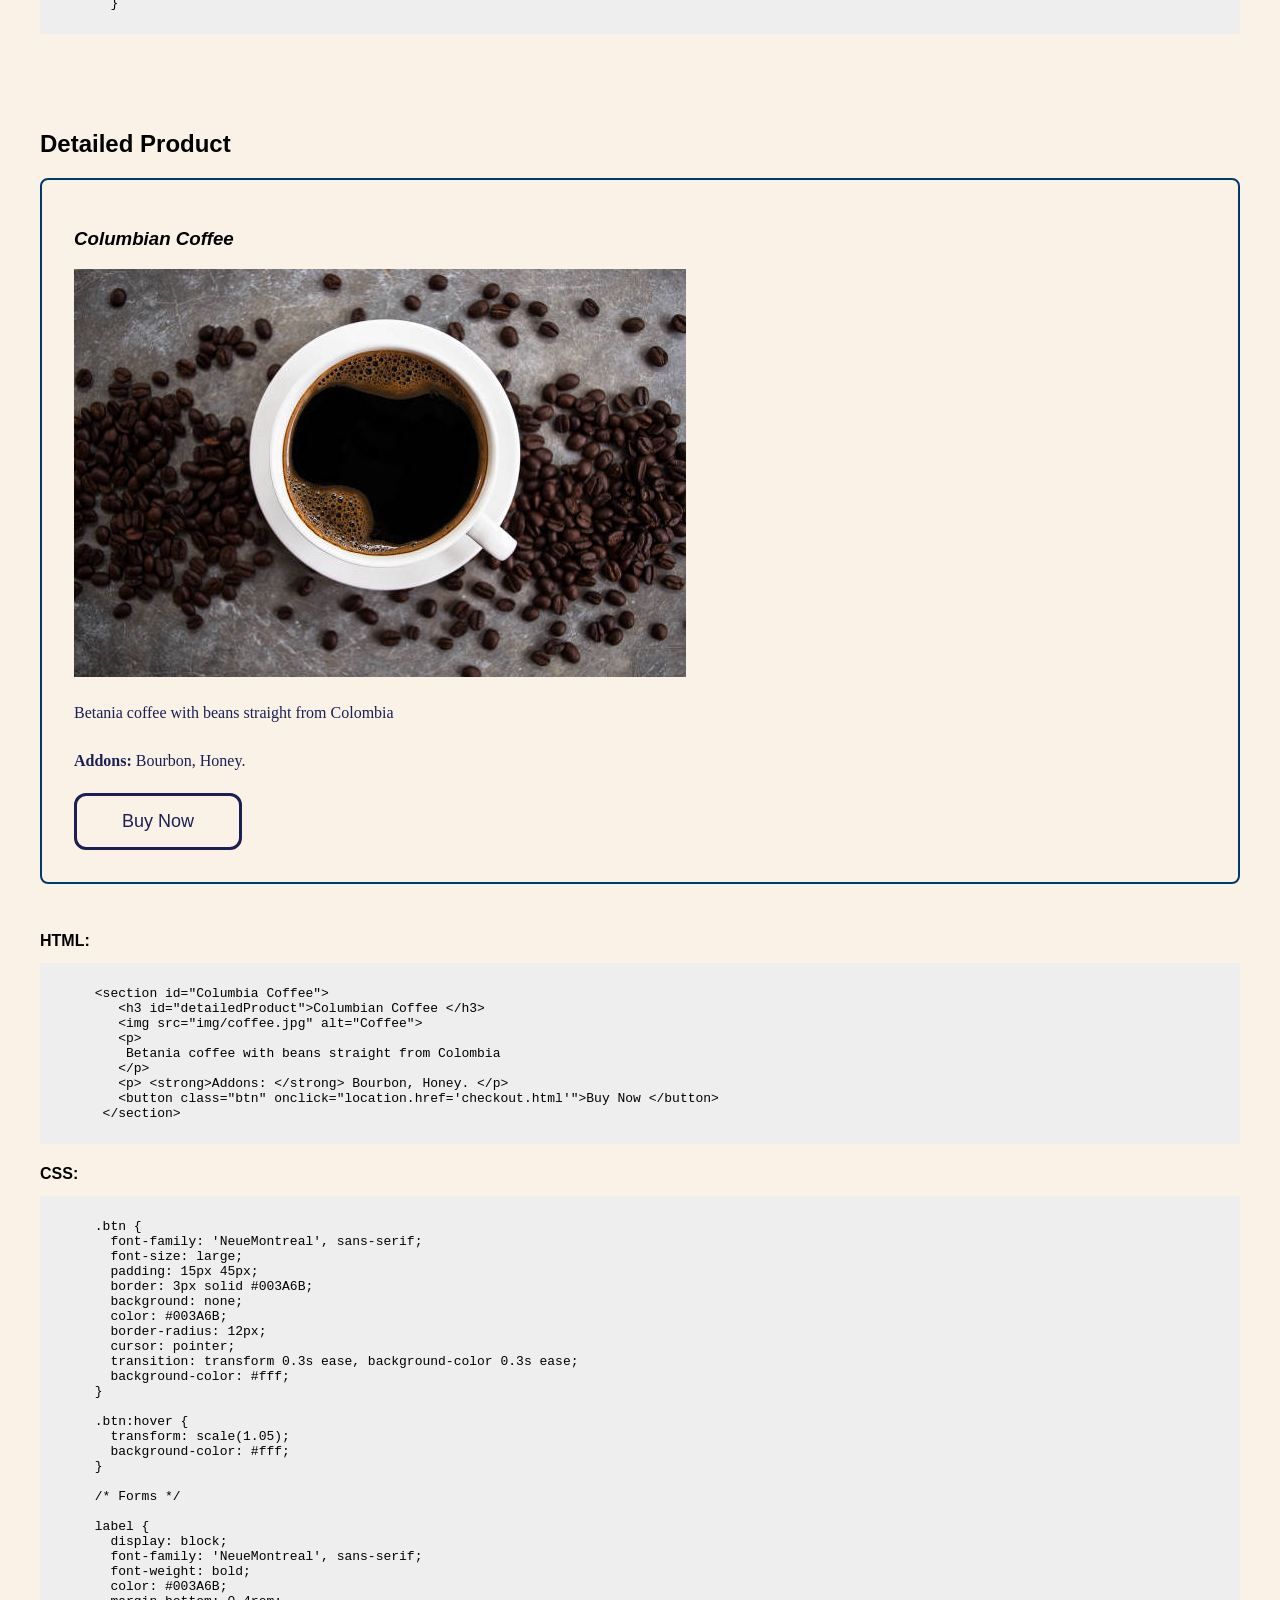
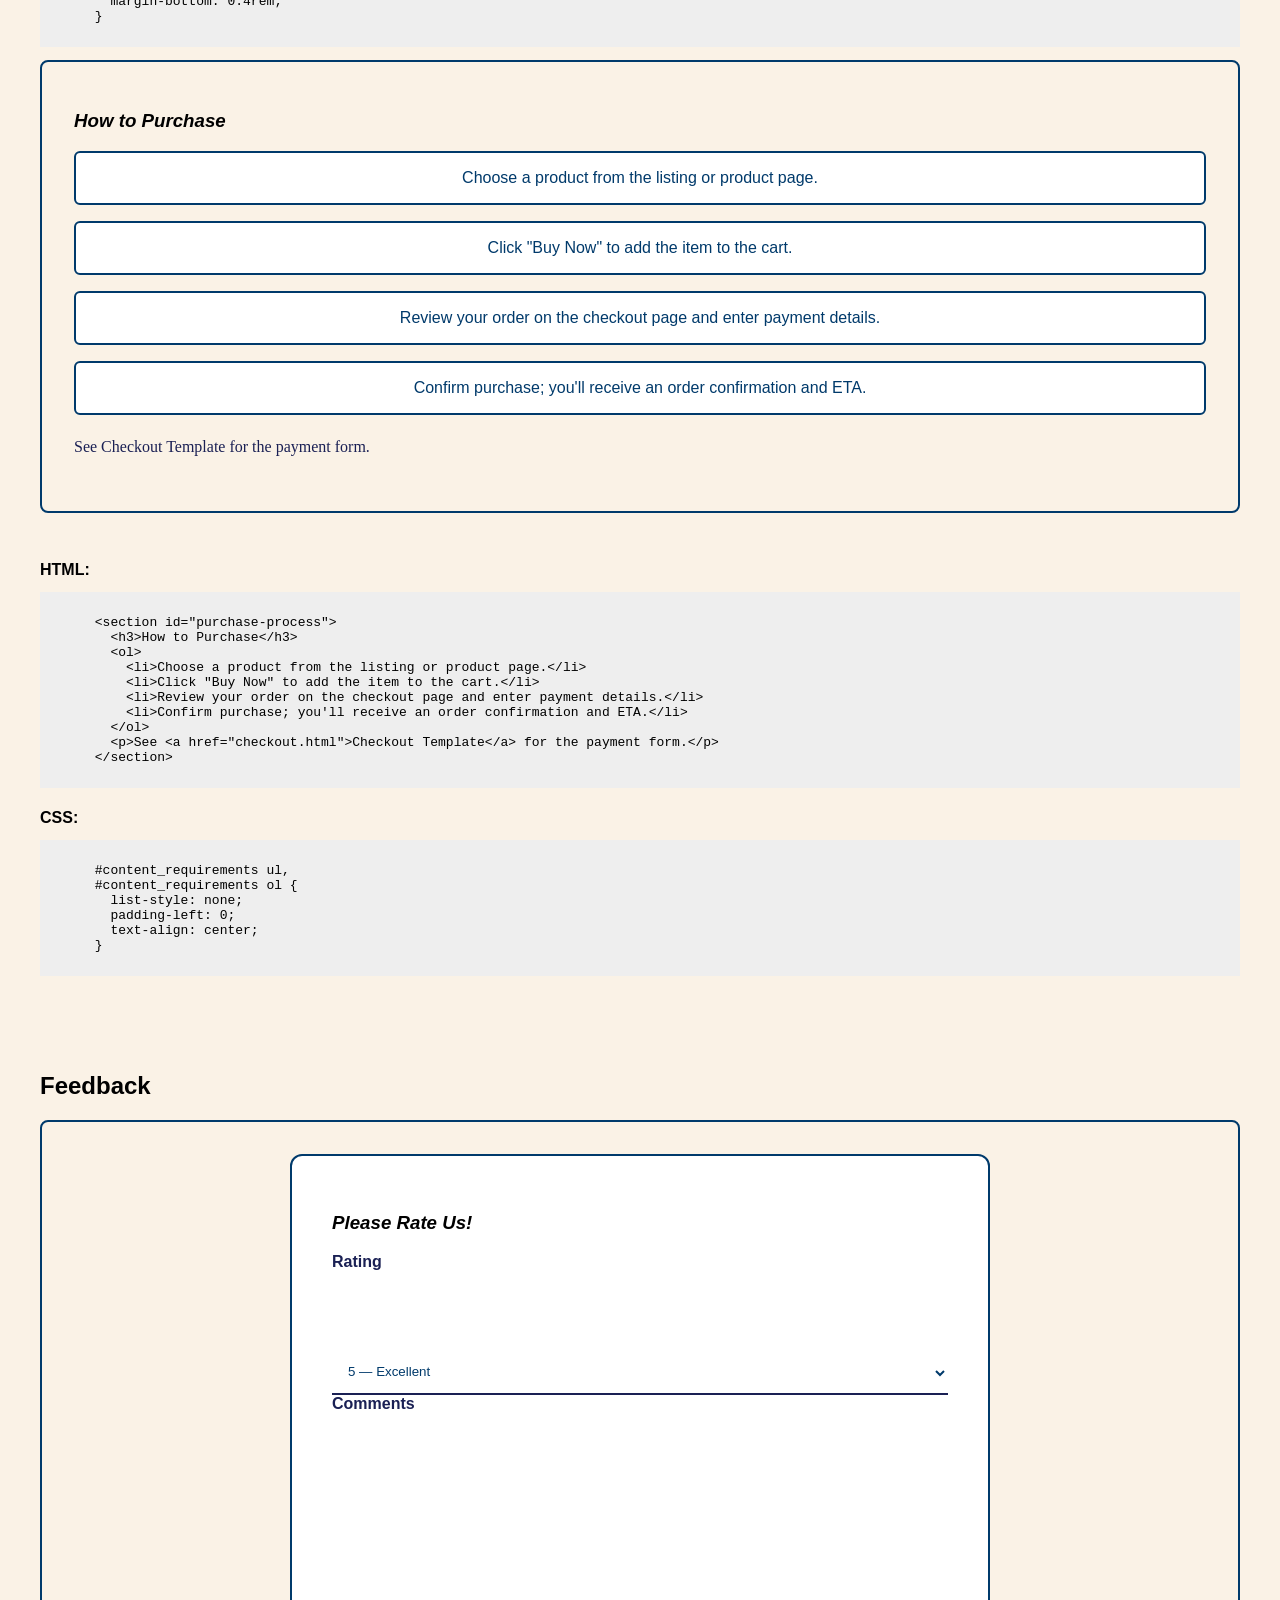
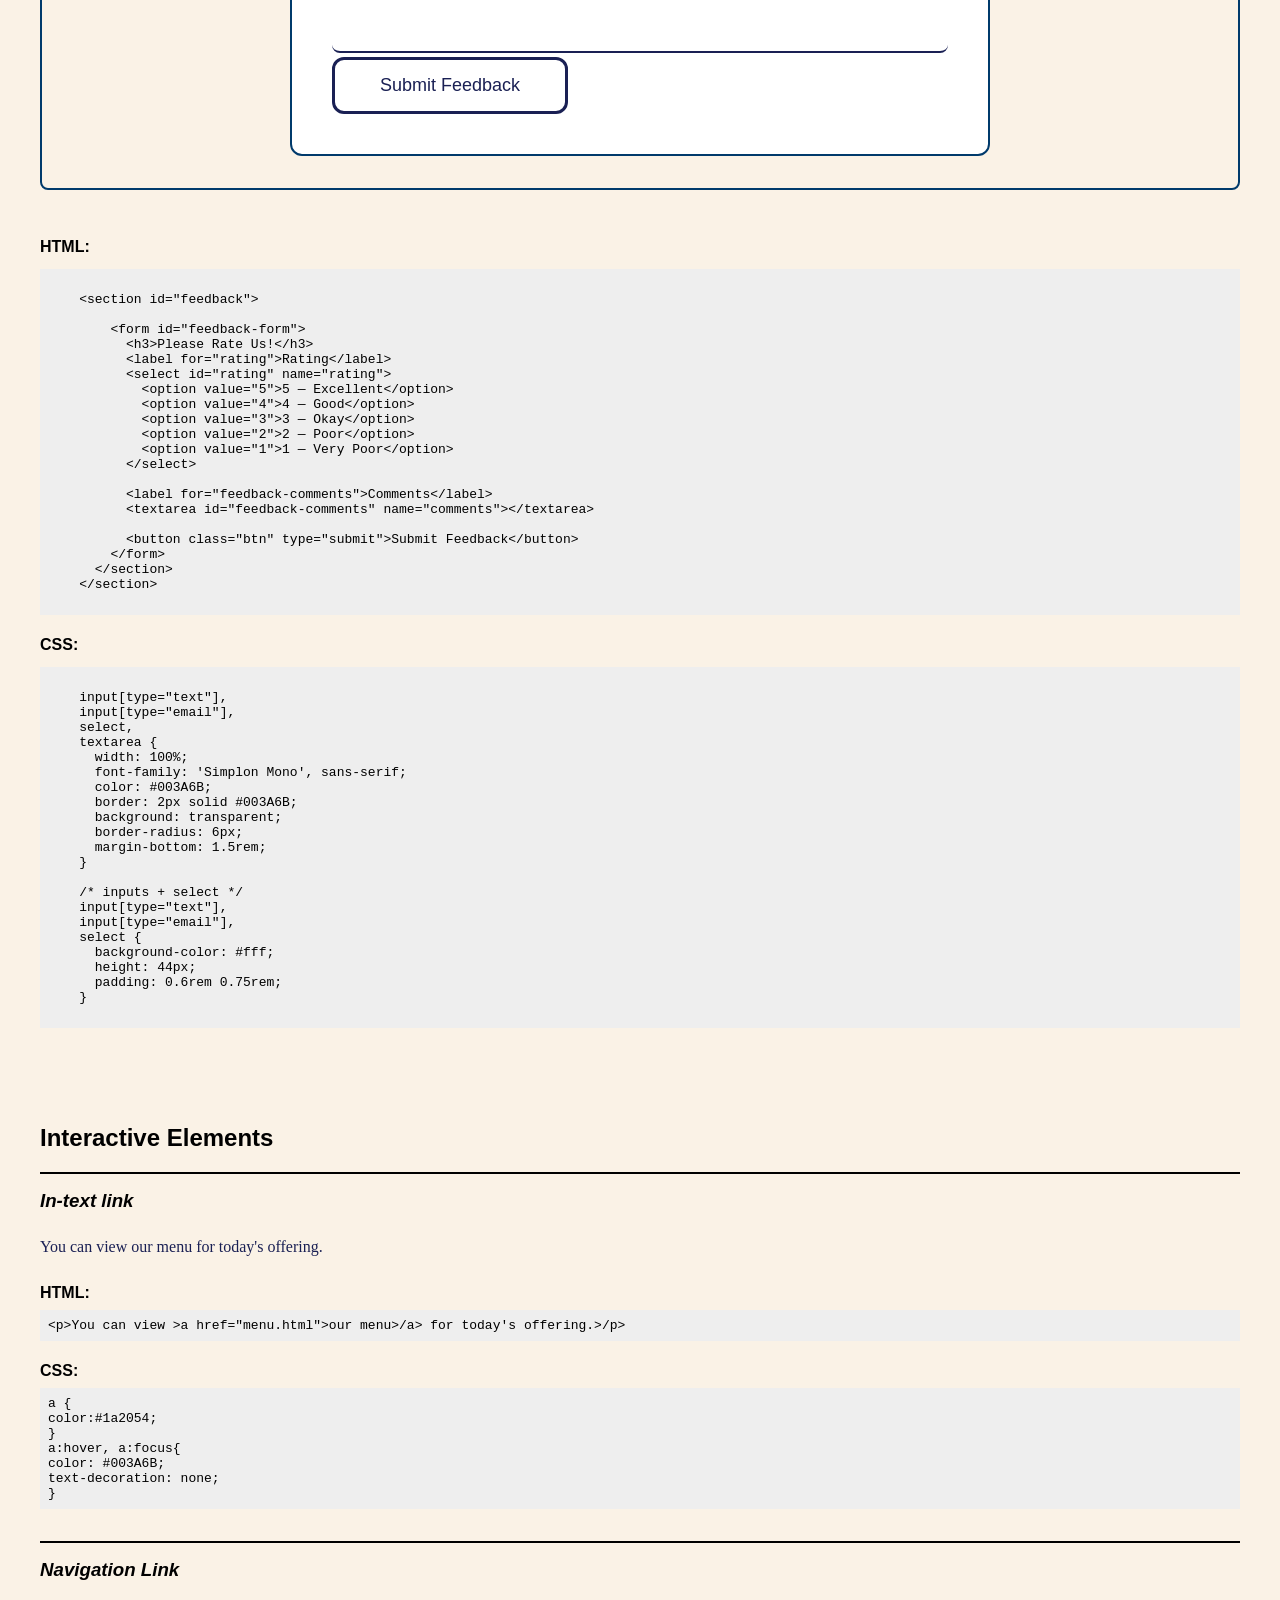
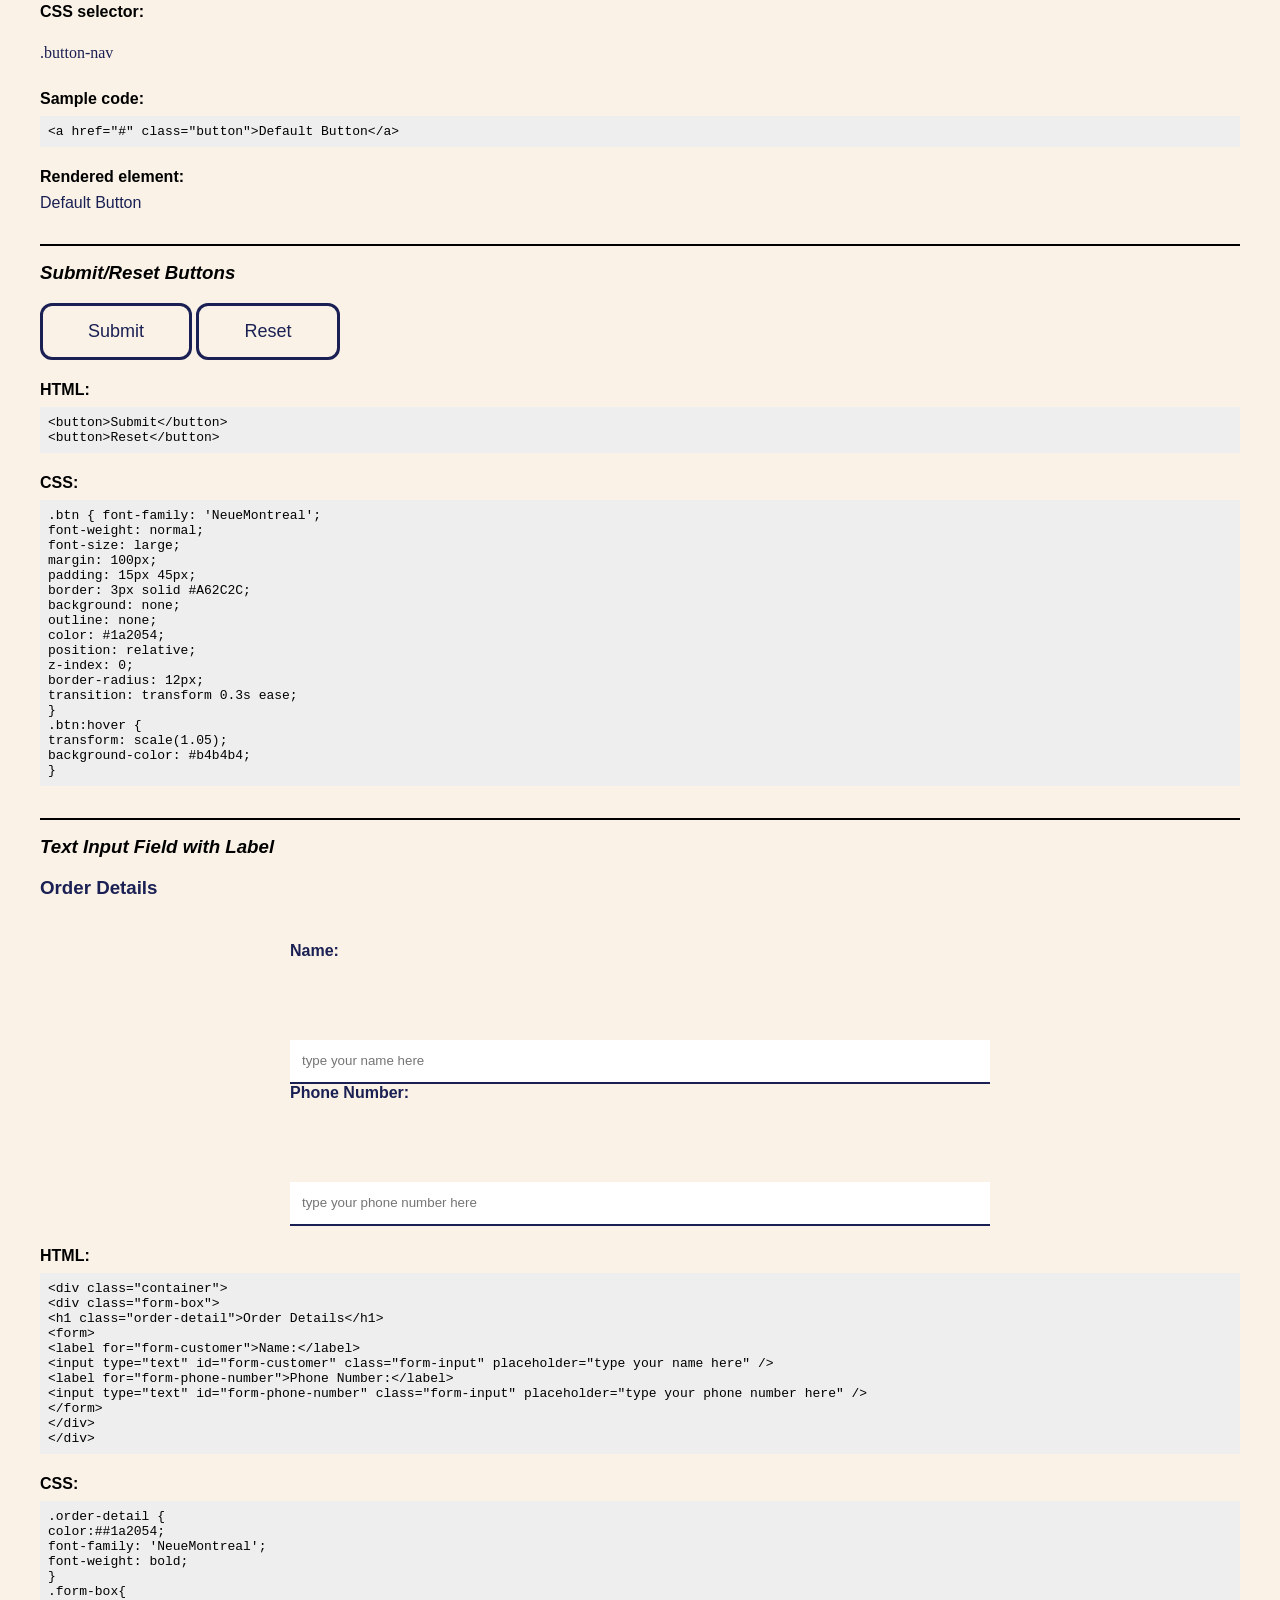
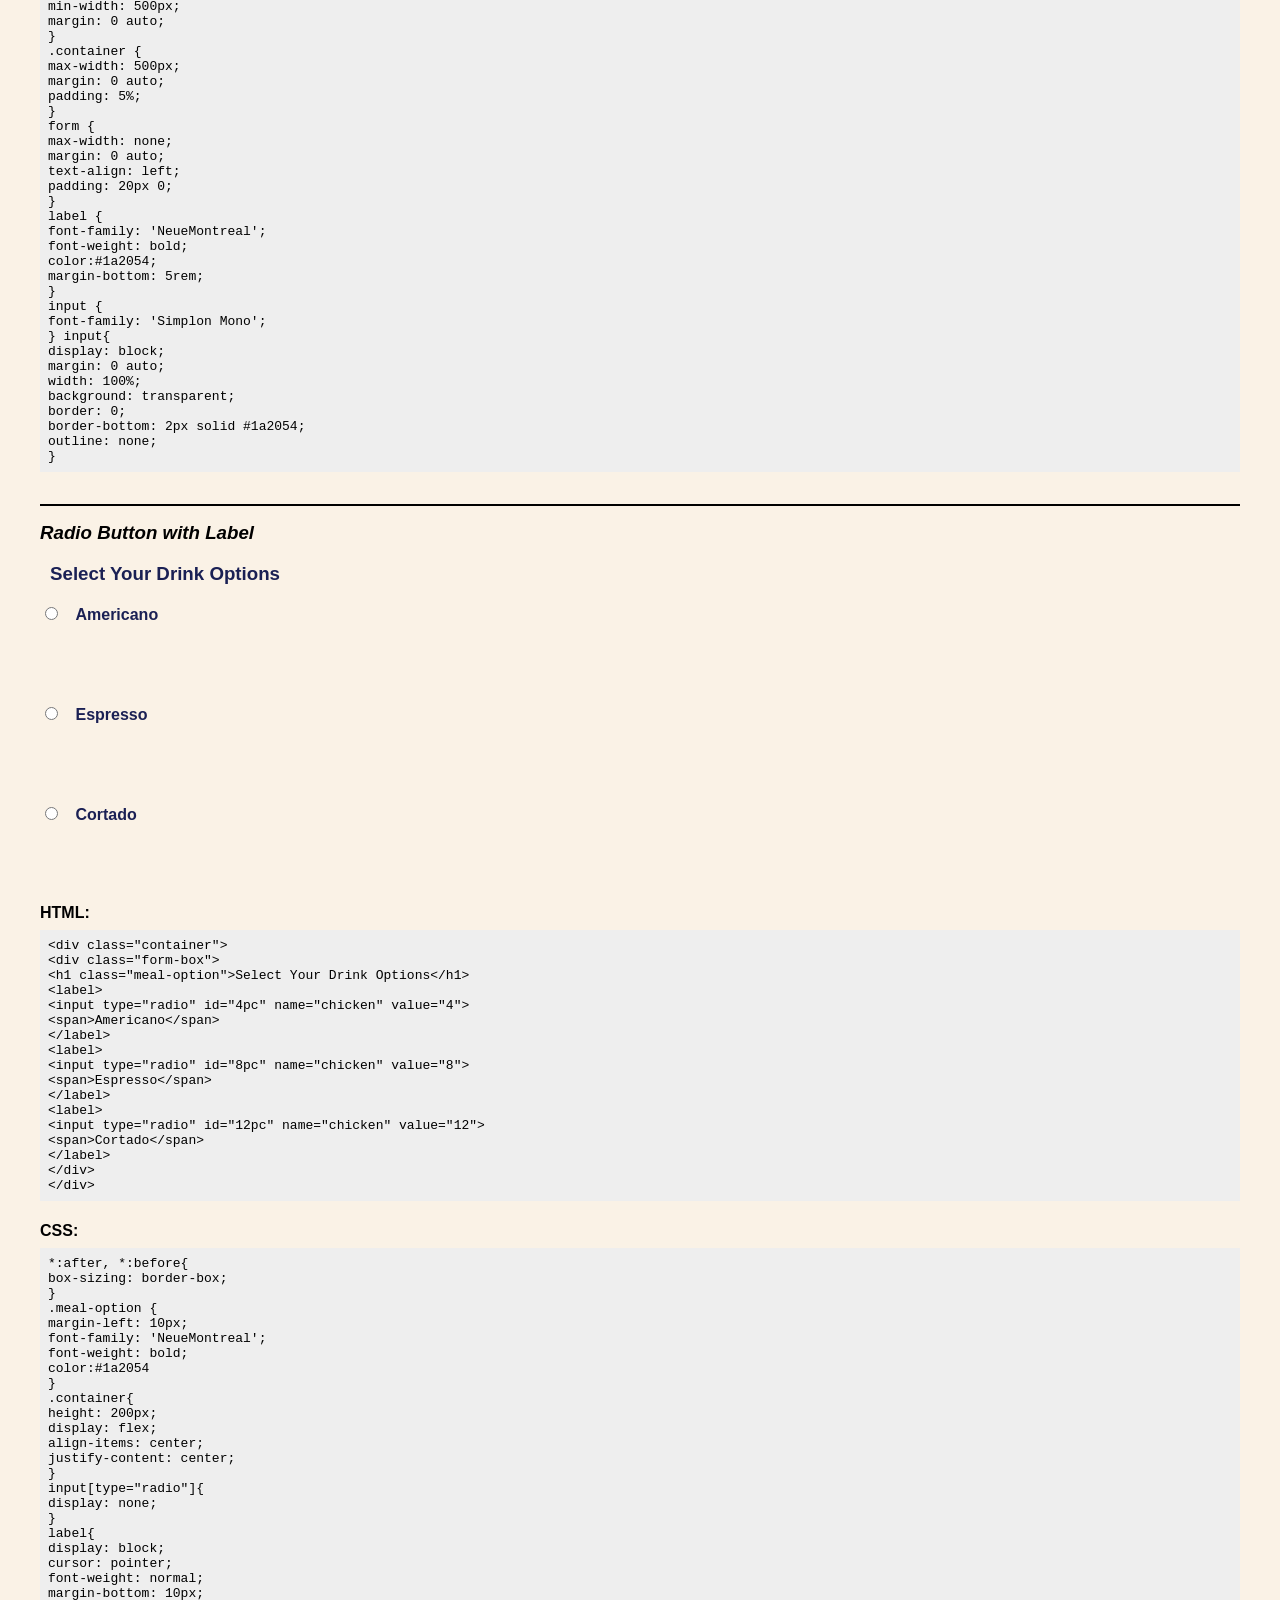
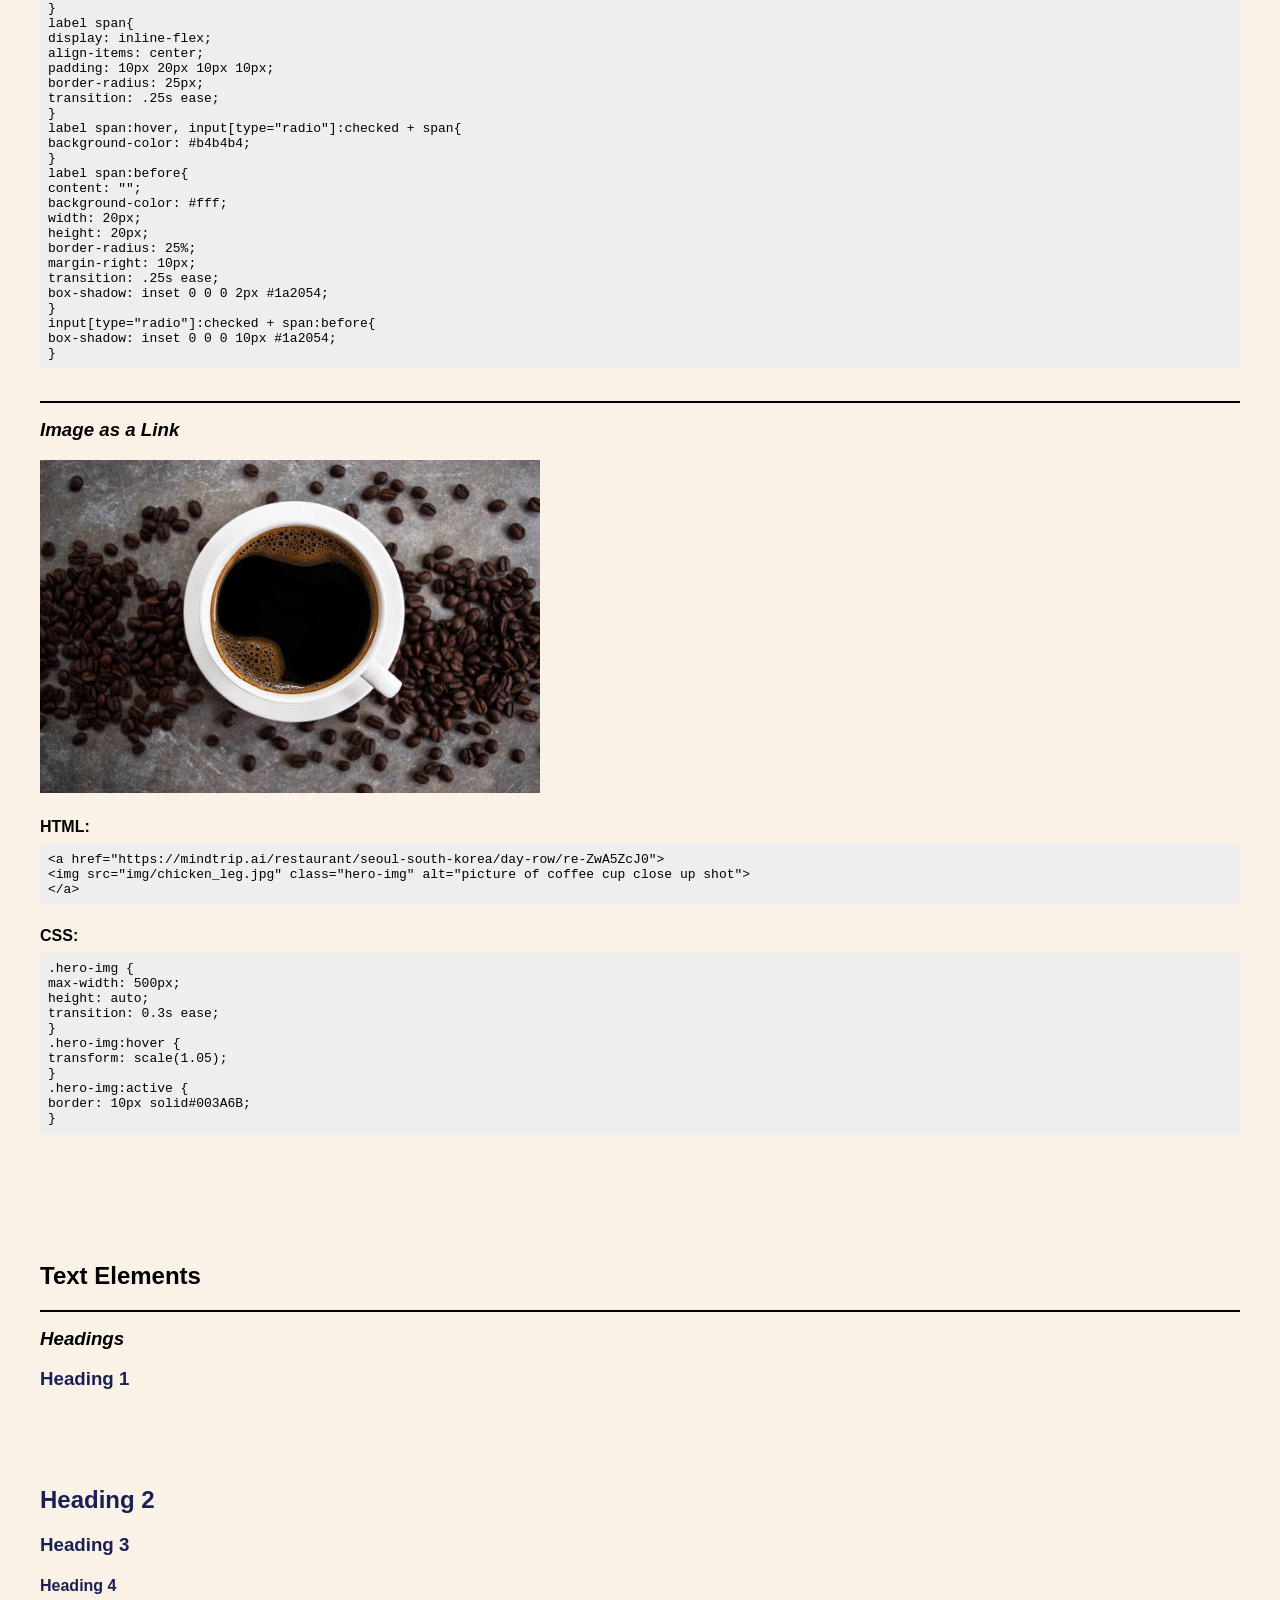
==== commit 4af04f29: "Added all sample codes" ====
--- a/index.html
+++ b/index.html
@@ -37,12 +37,58 @@
         </ul>
       </section>
 
+      <h4>HTML:</h4>
+      <pre><code>
+      &lt;section id="content_requirements">
+      &lt;h2>Company Updates &amp; Events&lt;/h2>
+
+      &lt;section id="updates">
+        &lt;ul>
+          &lt;li>&lt;strong>Feb 14:&lt;/strong> Valentine's Special&lt;/li>
+          &lt;li>&lt;strong>Mar 01:&lt;/strong> New spicy recipe test&lt;/li>
+          &lt;li>&lt;strong>Ongoing:&lt;/strong> Follow social channels for daily offers.&lt;/li>
+        &lt;/ul>
+      &lt;/section>
+      </code></pre>
+
+      <h4>CSS:</h4>
+      <pre><code>
+      #content_requirements li {
+        border: 2px solid #003A6B;
+        background-color: #fff;
+        padding: 1rem 1.5rem;
+        margin-bottom: 1rem;
+        border-radius: 6px;
+        font-family: 'Simplon Mono', sans-serif;
+        color: #003A6B;
+      }
+      </code></pre>
+
       <h2>About The Company</h2>
       <section id="about">
         <p>
           DAY ROW, A cafe in Itaewon, one of the most minimal aesthetic cafe's for people who enjoy a quiet premise with delicious cofee and pastries.
         </p>
       </section>
+
+      <h4>HTML:</h4>
+      <pre><code>
+      &lt;section id="about">
+        &lt;p>
+          DAY ROW, A cafe in Itaewon, one of the most minimal aesthetic cafe's for people who enjoy a quiet premise with delicious cofee and pastries.
+        &lt;/p>
+      </code></pre>
+
+      <h4>CSS:</h4>
+      <pre><code>
+        p {
+          font-family: 'Simplon Mono', sans-serif;
+          margin-top: 0;
+          line-height: 2;
+          max-width: 45rem;
+          color: #003A6B;
+        }
+      </code></pre>
 
       <h2>Contact</h2>
       <section id="contact">
@@ -67,6 +113,56 @@
         </form>
       </section>
 
+      <h4>HTML:</h4>
+      <pre><code>
+      &lt;section id="contact">
+        &lt;h3>Contact us!&lt;/h3>
+        &lt;p>
+          14-3 Itaewon-ro 49-gil, Seoul, South Korea&lt;br>
+          Phone: &lt;a href="tel:+16045551234">(604) 555-1234&lt;/a>&lt;br>
+          Email: &lt;a href="mailto:info@lachicken.example">info@lachicken.example&lt;/a>
+        &lt;/p>
+
+        &lt;form id="contact-form">
+          &lt;label for="contact-name">Name&lt;/label>
+          &lt;input id="contact-name" name="name" type="text" />
+
+          &lt;label for="contact-email">Email&lt;/label>
+          &lt;input id="contact-email" name="email" type="email" />
+
+          &lt;label for="contact-message">Message&lt;/label>
+          &lt;textarea id="contact-message" name="message">&lt;/textarea>
+
+          &lt;button class="btn" type="submit">Send&lt;/button>
+        &lt;/form>
+      &lt;/section>
+      </code></pre>
+
+      <h4>CSS:</h4>
+      <pre><code>
+        input[type="text"],
+        input[type="email"],
+        select,
+        textarea {
+          width: 100%;
+          font-family: 'Simplon Mono', sans-serif;
+          color: #003A6B;
+          border: 2px solid #003A6B;
+          background: transparent;
+          border-radius: 6px;
+          margin-bottom: 1.5rem;
+        }
+
+        /* inputs + select */
+        input[type="text"],
+        input[type="email"],
+        select {
+          background-color: #fff;
+          height: 44px;
+          padding: 0.6rem 0.75rem;
+        }
+      </code></pre>
+
       <h2>Products &amp; Services (Listing)</h2>
       <section id="products">
         <h3>Our Products!</h3>
@@ -75,30 +171,162 @@
 
           <div class="product-card">
             <h3>Colombia Coffee</h3>
-            <img src="img/download.jpg" alt="Coffee">
+            <img src="img/coffee.jpg" alt="Coffee">
             <p><strong>$8</strong></p>
             <a href="#">Add to cart</a>
           </div>
 
           <div class="product-card">
             <h3>Colombia Decaf</h3>
-            <img src="img/merch.jpg" alt="Coffee">
+            <img src="img/coffee.jpg" alt="Coffee">
             <p><strong>$10</strong></p>
             <a href="#">Add to cart</a>
           </div>
         </div>
       </section>
 
+      <h4>HTML:</h4>
+      <pre><code>
+      &lt;h2>Products &amp; Services (Listing)&lt;/h2>
+      &lt;section id="products">
+        &lt;h3>Our Products!&lt;/h3>
+        <!-- Product card -->
+        &lt;div class="product-page">
+
+          &lt;div class="product-card">
+            &lt;h3>Colombia Coffee&lt;/h3>
+            &lt;img src="img/coffee.jpg" alt="Coffee">
+            &lt;p>&lt;strong>$8&lt;/strong>&lt;/p>
+            &lt;a href="#">Add to cart&lt;/a>
+          &lt;/div>
+
+          &lt;div class="product-card">
+            &lt;h3>Colombia Decaf&lt;/h3>
+            &lt;img src="img/coffee.jpg" alt="Coffee">
+            &lt;p>&lt;strong>$10&lt;/strong>&lt;/p>
+            &lt;a href="#">Add to cart&lt;/a>
+          &lt;/div>
+        &lt;/div>
+      &lt;/section>
+      </code></pre>
+
+      <h4>CSS:</h4>
+      <pre><code>
+        .product-card {
+          width: 240px;
+          padding: 1.5rem;
+
+          border: 2px solid #003A6B;
+          border-radius: 14px;
+          background-color: #fff;
+
+          display: flex;
+          flex-direction: column;
+          align-items: center;
+        }
+
+        /* Product images */
+        .product-card img {
+          width: 190px;
+          height: 140px;
+          object-fit: cover;
+          border-radius: 8px;
+          margin: 0.75rem 0;
+        }
+
+        /* Product text */
+        .product-card h3 {
+          margin-top: 0;
+          margin-bottom: 0.25rem;
+          text-align: center;
+        }
+
+        .product-card p {
+          margin: 0.25rem 0;
+          text-align: center;
+        }
+
+        /* Button */
+        .product-card a {
+          margin-top: auto;
+          display: inline-block;
+
+          padding: 0.6rem 1.4rem;
+          border: 2px solid #003A6B;
+          background-color: #fff;
+
+          color: #003A6B;
+          font-family: 'NeueMontreal', sans-serif;
+          font-weight: 600;
+          text-decoration: none;
+
+          border-radius: 999px;
+          cursor: pointer;
+
+          transition: transform 0.2s ease, background-color 0.2s ease, color 0.2s ease;
+        }
+
+        .product-card a:hover,
+        .product-card a:focus {
+          background-color: #003A6B;
+          color: #fff;
+          transform: scale(1.05);
+        }
+      </code></pre>
+
       <h2>Detailed Product</h2>
       <section id="Columbia Coffee">
         <h3 id="detailedProduct">Columbian Coffee</h3>
-        <img src="img/merch.jpg" alt="Coffee">
+        <img src="img/coffee.jpg" alt="Coffee">
         <p>
           Betania coffee with beans straight from Colombia
         </p>
         <p><strong>Addons:</strong> Bourbon, Honey.</p>
         <button class="btn" onclick="location.href='checkout.html'">Buy Now</button>
       </section>
+      <h4>HTML:</h4>
+      <pre><code>
+      &lt;section id="Columbia Coffee">
+         &lt;h3 id="detailedProduct">Columbian Coffee &lt;/h3>
+         &lt;img src="img/coffee.jpg" alt="Coffee">
+         &lt;p>
+          Betania coffee with beans straight from Colombia
+         &lt;/p>
+         &lt;p> &lt;strong>Addons: &lt;/strong> Bourbon, Honey. &lt;/p>
+         &lt;button class="btn" onclick="location.href='checkout.html'">Buy Now &lt;/button>
+       &lt;/section>
+      </code></pre>
+
+      <h4>CSS:</h4>
+      <pre><code>
+      .btn {
+        font-family: 'NeueMontreal', sans-serif;
+        font-size: large;
+        padding: 15px 45px;
+        border: 3px solid #003A6B;
+        background: none;
+        color: #003A6B;
+        border-radius: 12px;
+        cursor: pointer;
+        transition: transform 0.3s ease, background-color 0.3s ease;
+        background-color: #fff;
+      }
+
+      .btn:hover {
+        transform: scale(1.05);
+        background-color: #fff;
+      }
+
+      /* Forms */
+
+      label {
+        display: block;
+        font-family: 'NeueMontreal', sans-serif;
+        font-weight: bold;
+        color: #003A6B;
+        margin-bottom: 0.4rem;
+      }
+      </code></pre>
 
       <section id="purchase-process">
         <h3>How to Purchase</h3>
@@ -110,6 +338,30 @@
         </ol>
         <p>See <a href="checkout.html">Checkout Template</a> for the payment form.</p>
       </section>
+
+      <h4>HTML:</h4>
+      <pre><code>
+      &lt;section id="purchase-process">
+        &lt;h3>How to Purchase&lt;/h3>
+        &lt;ol>
+          &lt;li>Choose a product from the listing or product page.&lt;/li>
+          &lt;li>Click "Buy Now" to add the item to the cart.&lt;/li>
+          &lt;li>Review your order on the checkout page and enter payment details.&lt;/li>
+          &lt;li>Confirm purchase; you'll receive an order confirmation and ETA.&lt;/li>
+        &lt;/ol>
+        &lt;p>See &lt;a href="checkout.html">Checkout Template&lt;/a> for the payment form.&lt;/p>
+      &lt;/section>
+      </code></pre>
+
+      <h4>CSS:</h4>
+      <pre><code>
+      #content_requirements ul,
+      #content_requirements ol {
+        list-style: none;
+        padding-left: 0;
+        text-align: center;
+      }
+      </code></pre>
 
       <h2>Feedback</h2>
       <section id="feedback">
@@ -133,6 +385,54 @@
       </section>
     </section>
 
+    <h4>HTML:</h4>
+    <pre><code>
+    &lt;section id="feedback">
+
+        &lt;form id="feedback-form">
+          &lt;h3>Please Rate Us!&lt;/h3>
+          &lt;label for="rating">Rating&lt;/label>
+          &lt;select id="rating" name="rating">
+            &lt;option value="5">5 — Excellent&lt;/option>
+            &lt;option value="4">4 — Good&lt;/option>
+            &lt;option value="3">3 — Okay&lt;/option>
+            &lt;option value="2">2 — Poor&lt;/option>
+            &lt;option value="1">1 — Very Poor&lt;/option>
+          &lt;/select>
+
+          &lt;label for="feedback-comments">Comments&lt;/label>
+          &lt;textarea id="feedback-comments" name="comments">&lt;/textarea>
+
+          &lt;button class="btn" type="submit">Submit Feedback&lt;/button>
+        &lt;/form>
+      &lt;/section>
+    &lt;/section>
+    </code></pre>
+
+    <h4>CSS:</h4>
+    <pre><code>
+    input[type="text"],
+    input[type="email"],
+    select,
+    textarea {
+      width: 100%;
+      font-family: 'Simplon Mono', sans-serif;
+      color: #003A6B;
+      border: 2px solid #003A6B;
+      background: transparent;
+      border-radius: 6px;
+      margin-bottom: 1.5rem;
+    }
+
+    /* inputs + select */
+    input[type="text"],
+    input[type="email"],
+    select {
+      background-color: #fff;
+      height: 44px;
+      padding: 0.6rem 0.75rem;
+    }
+    </code></pre>
     <!-- INTERACTIVE ELEMENTS SECTION // -->
     <section id="interactive_elements">
       <h2>Interactive Elements</h2>
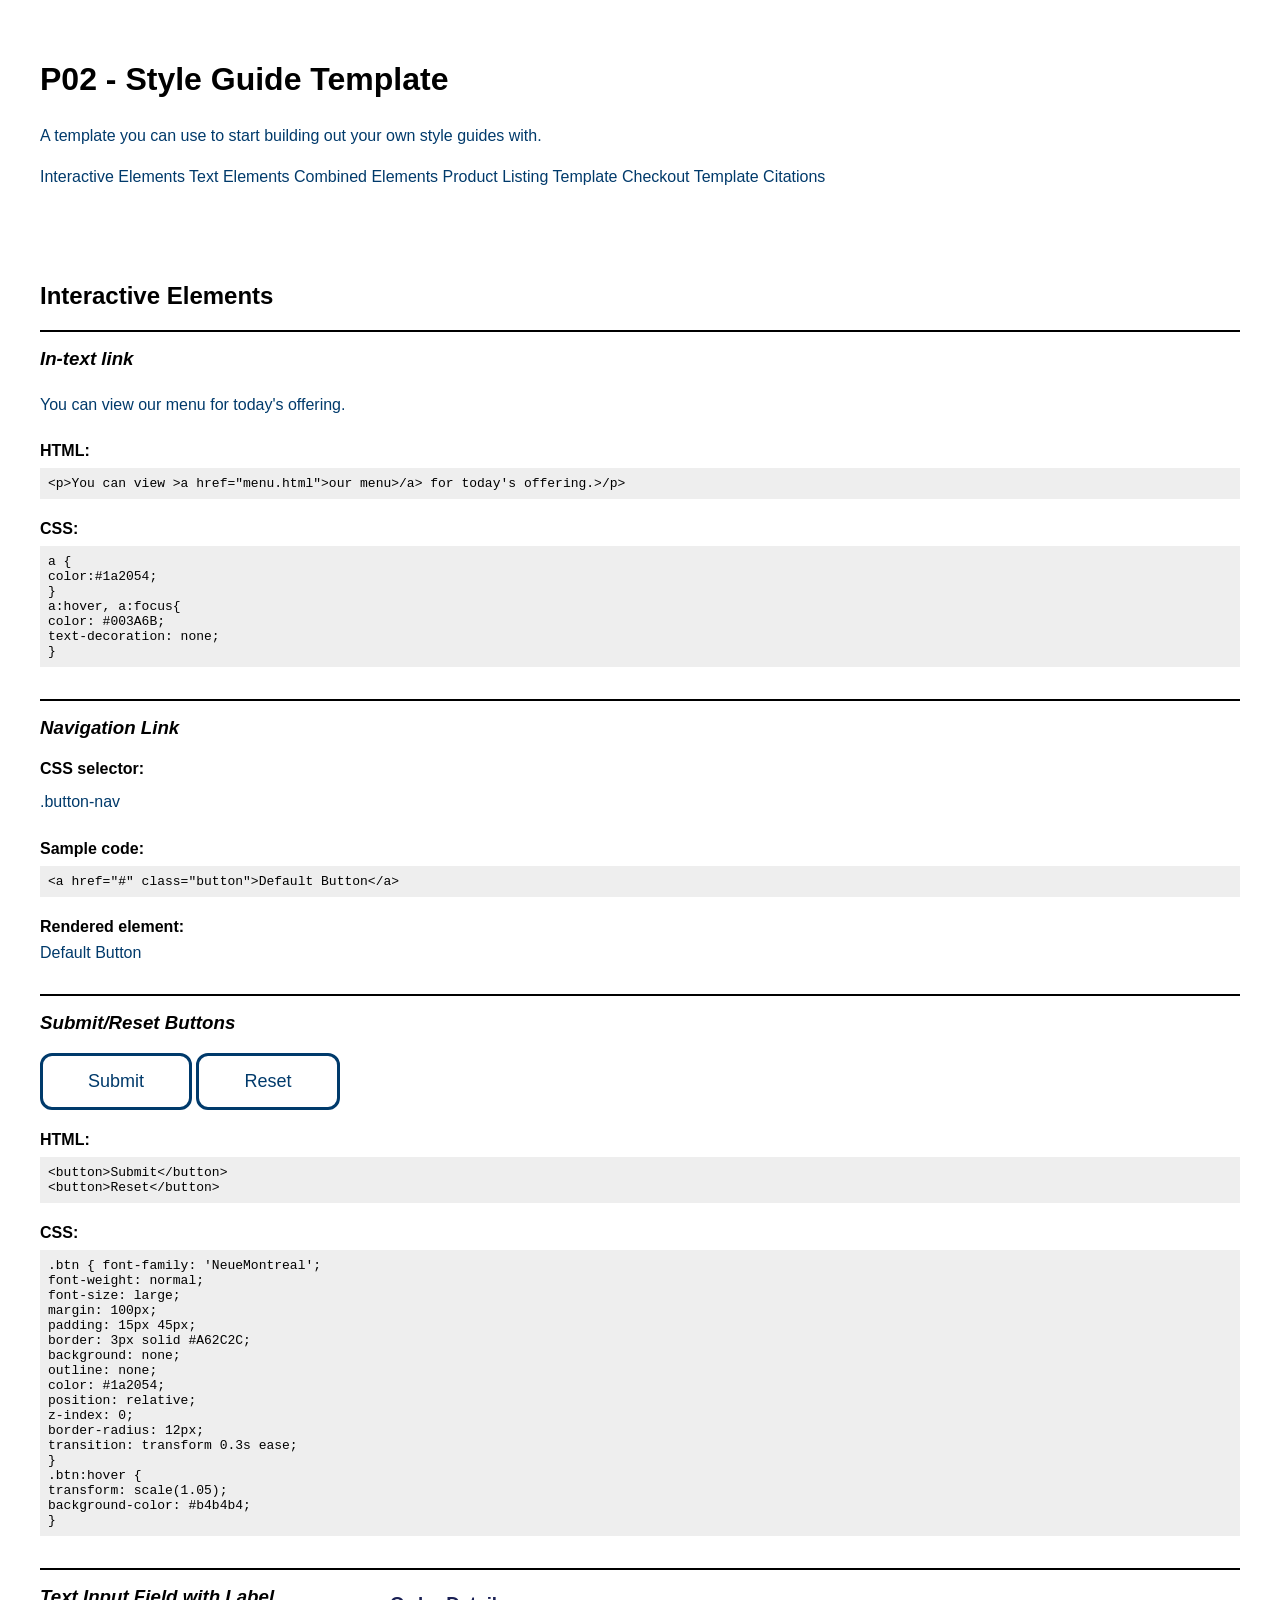
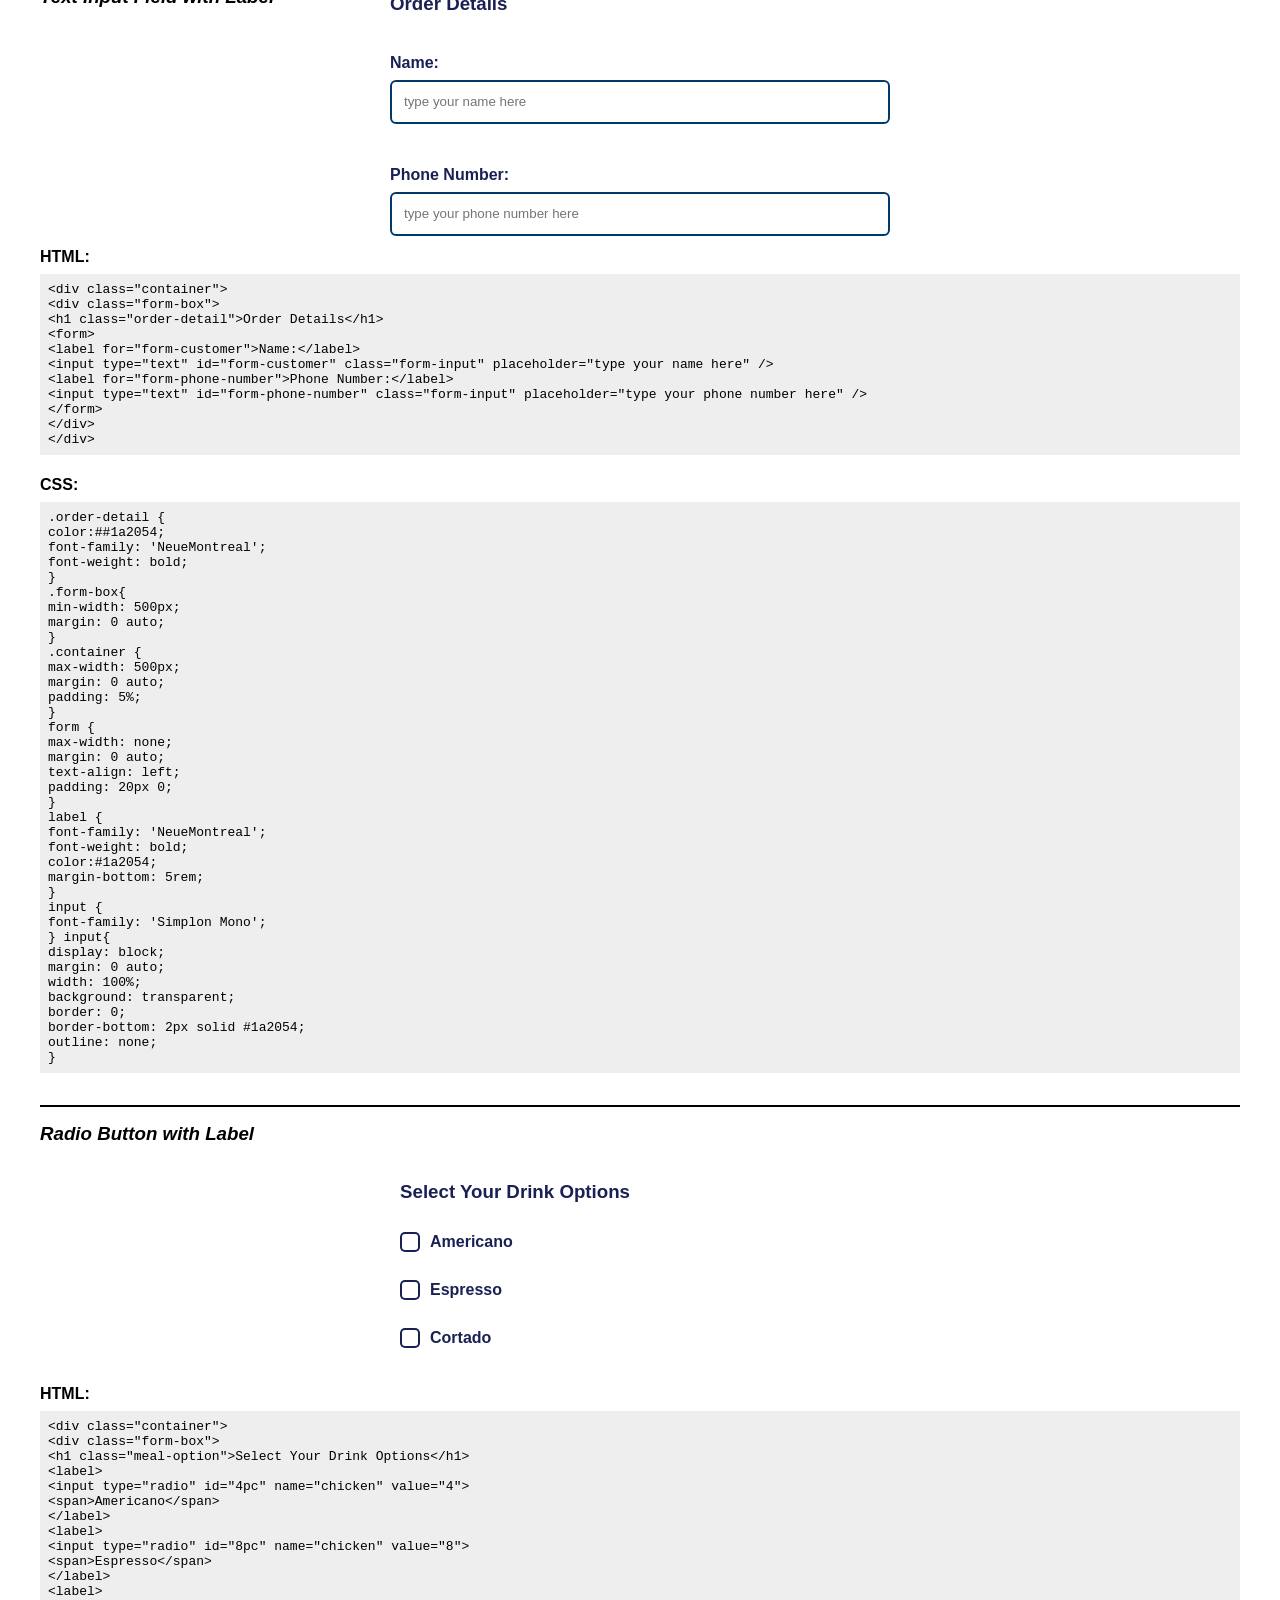
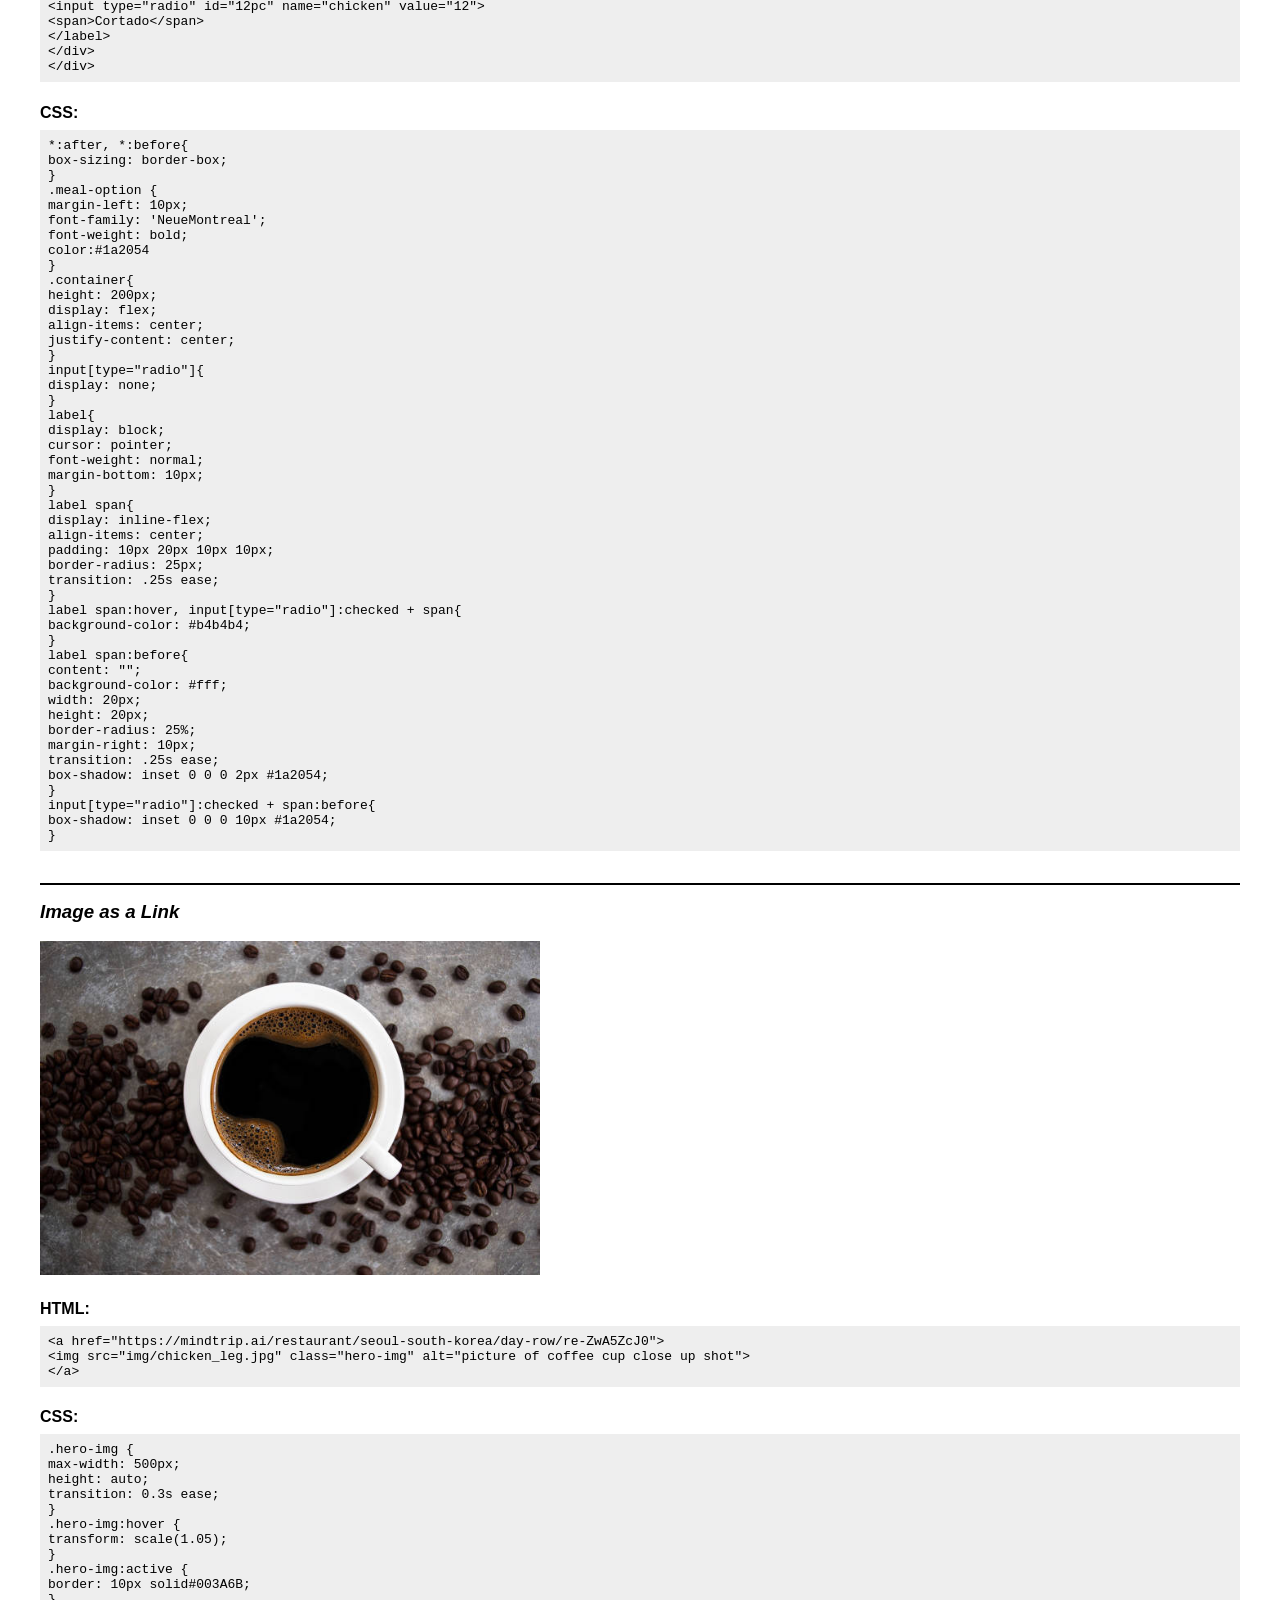
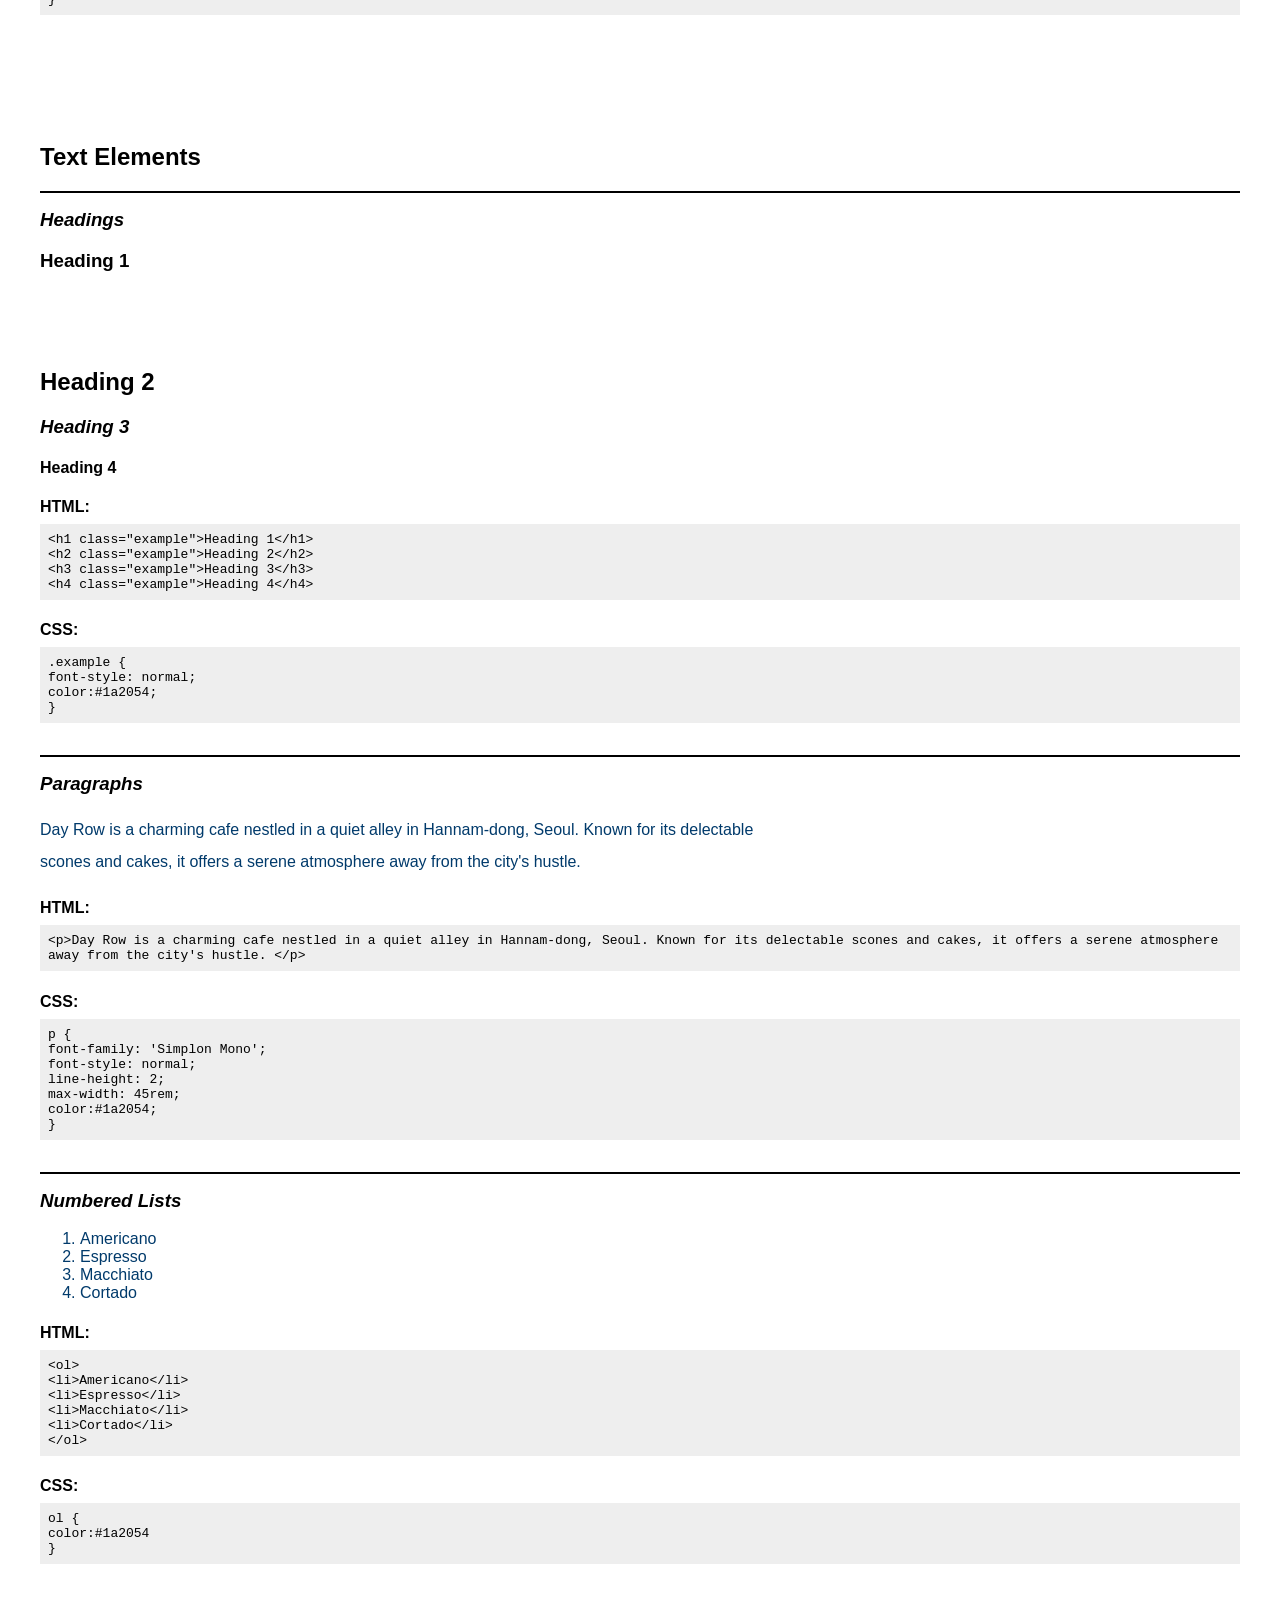
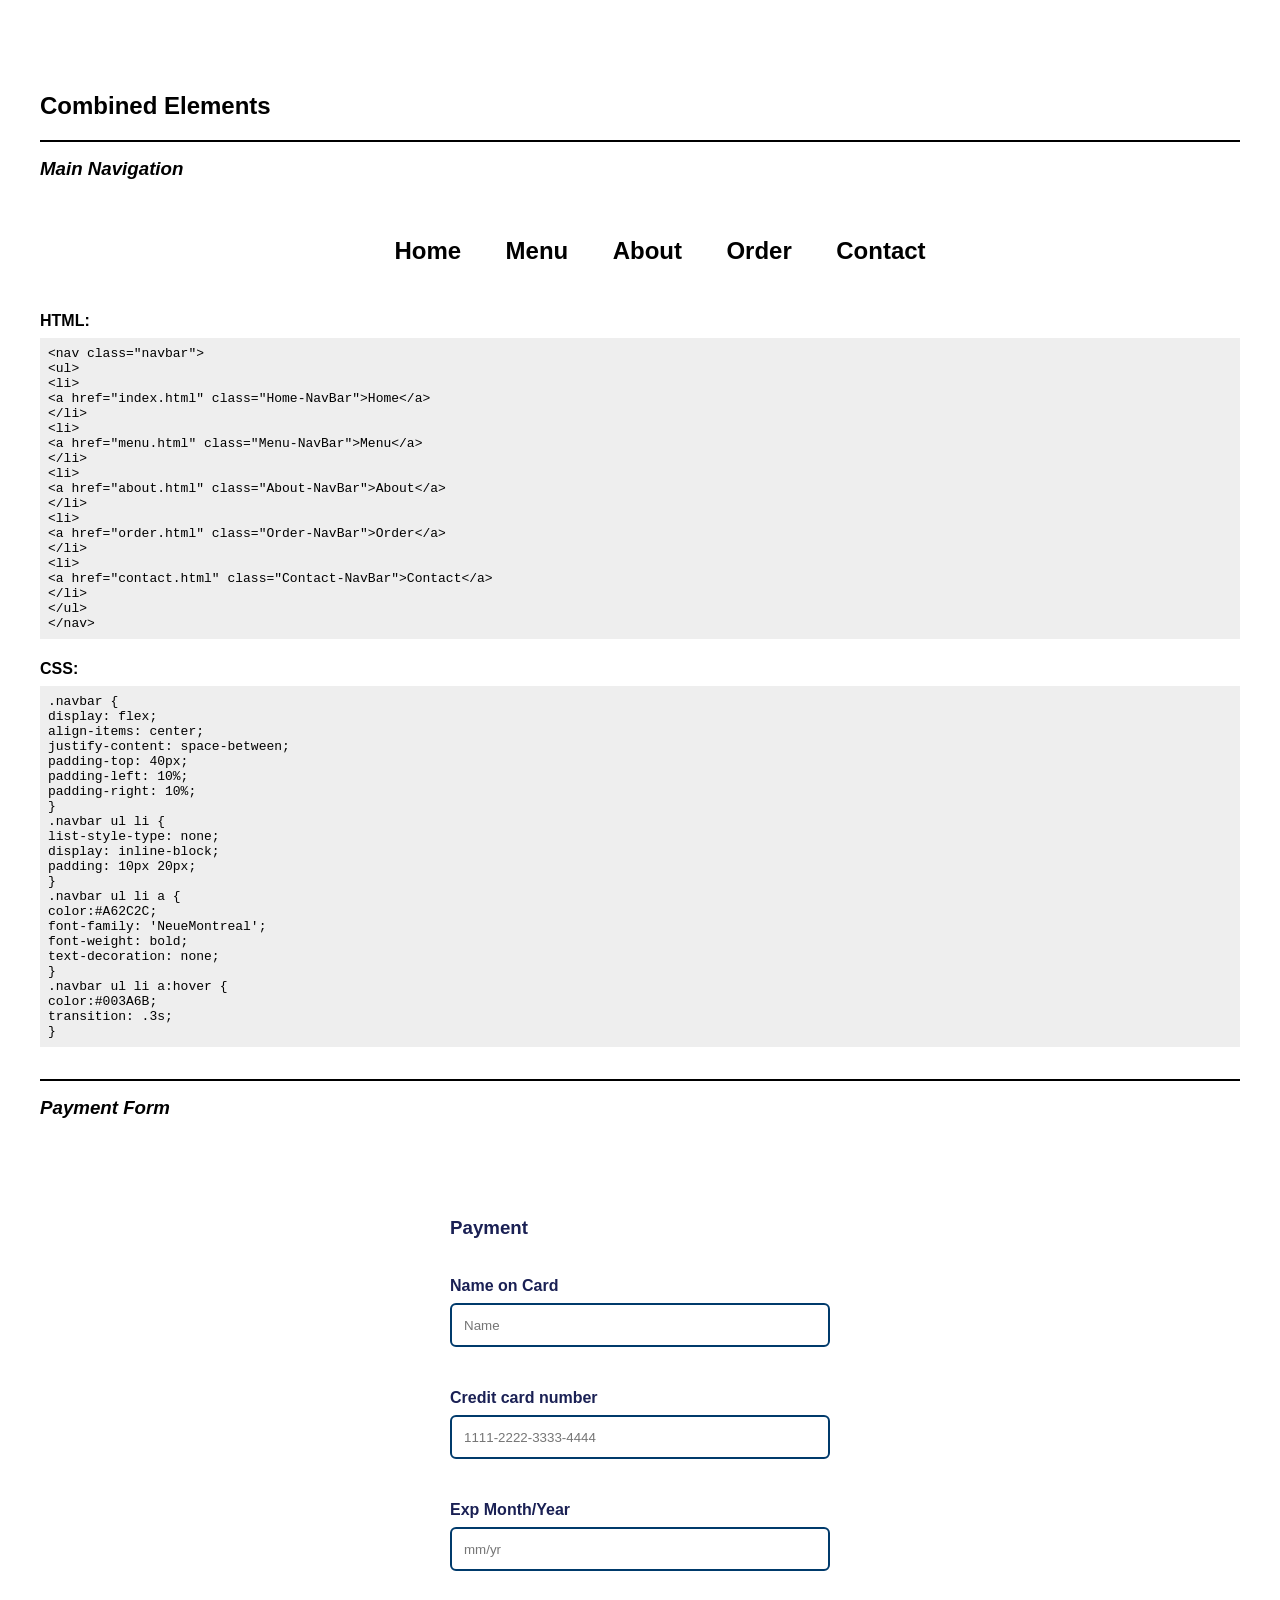
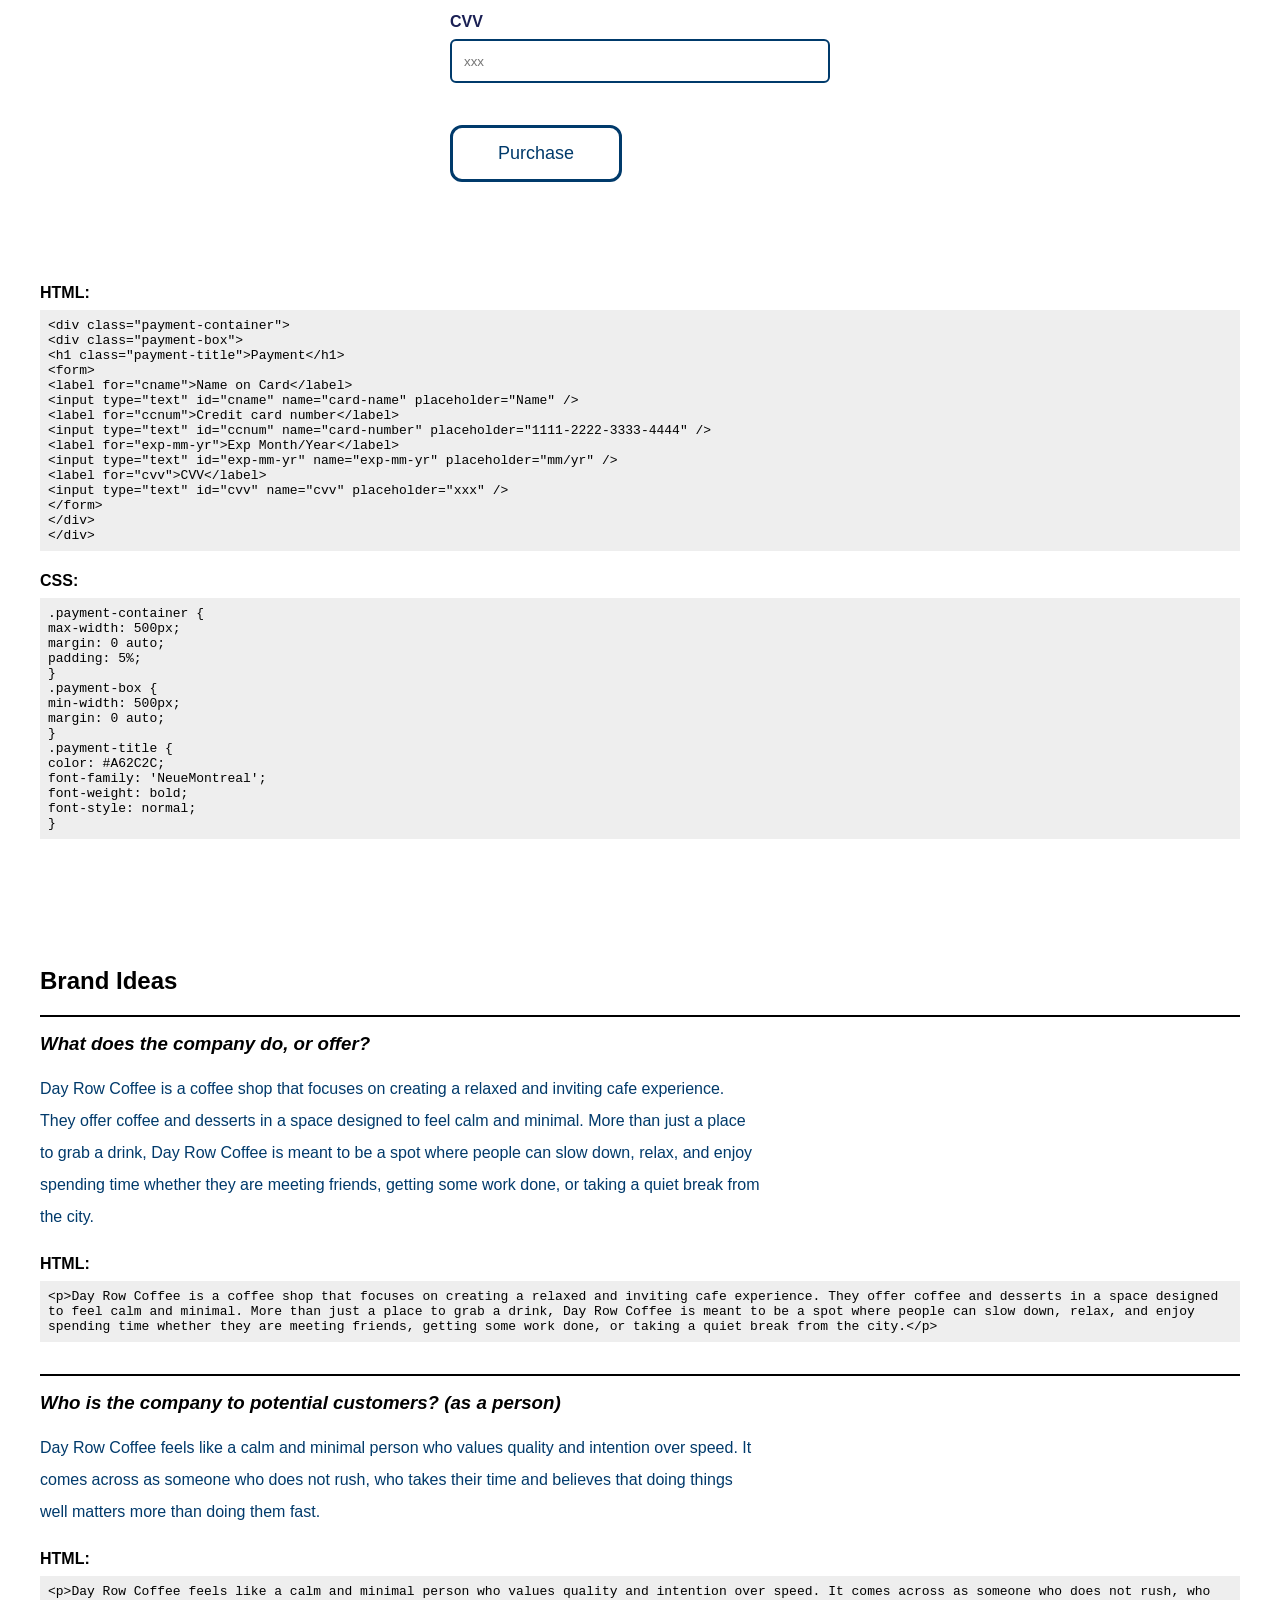
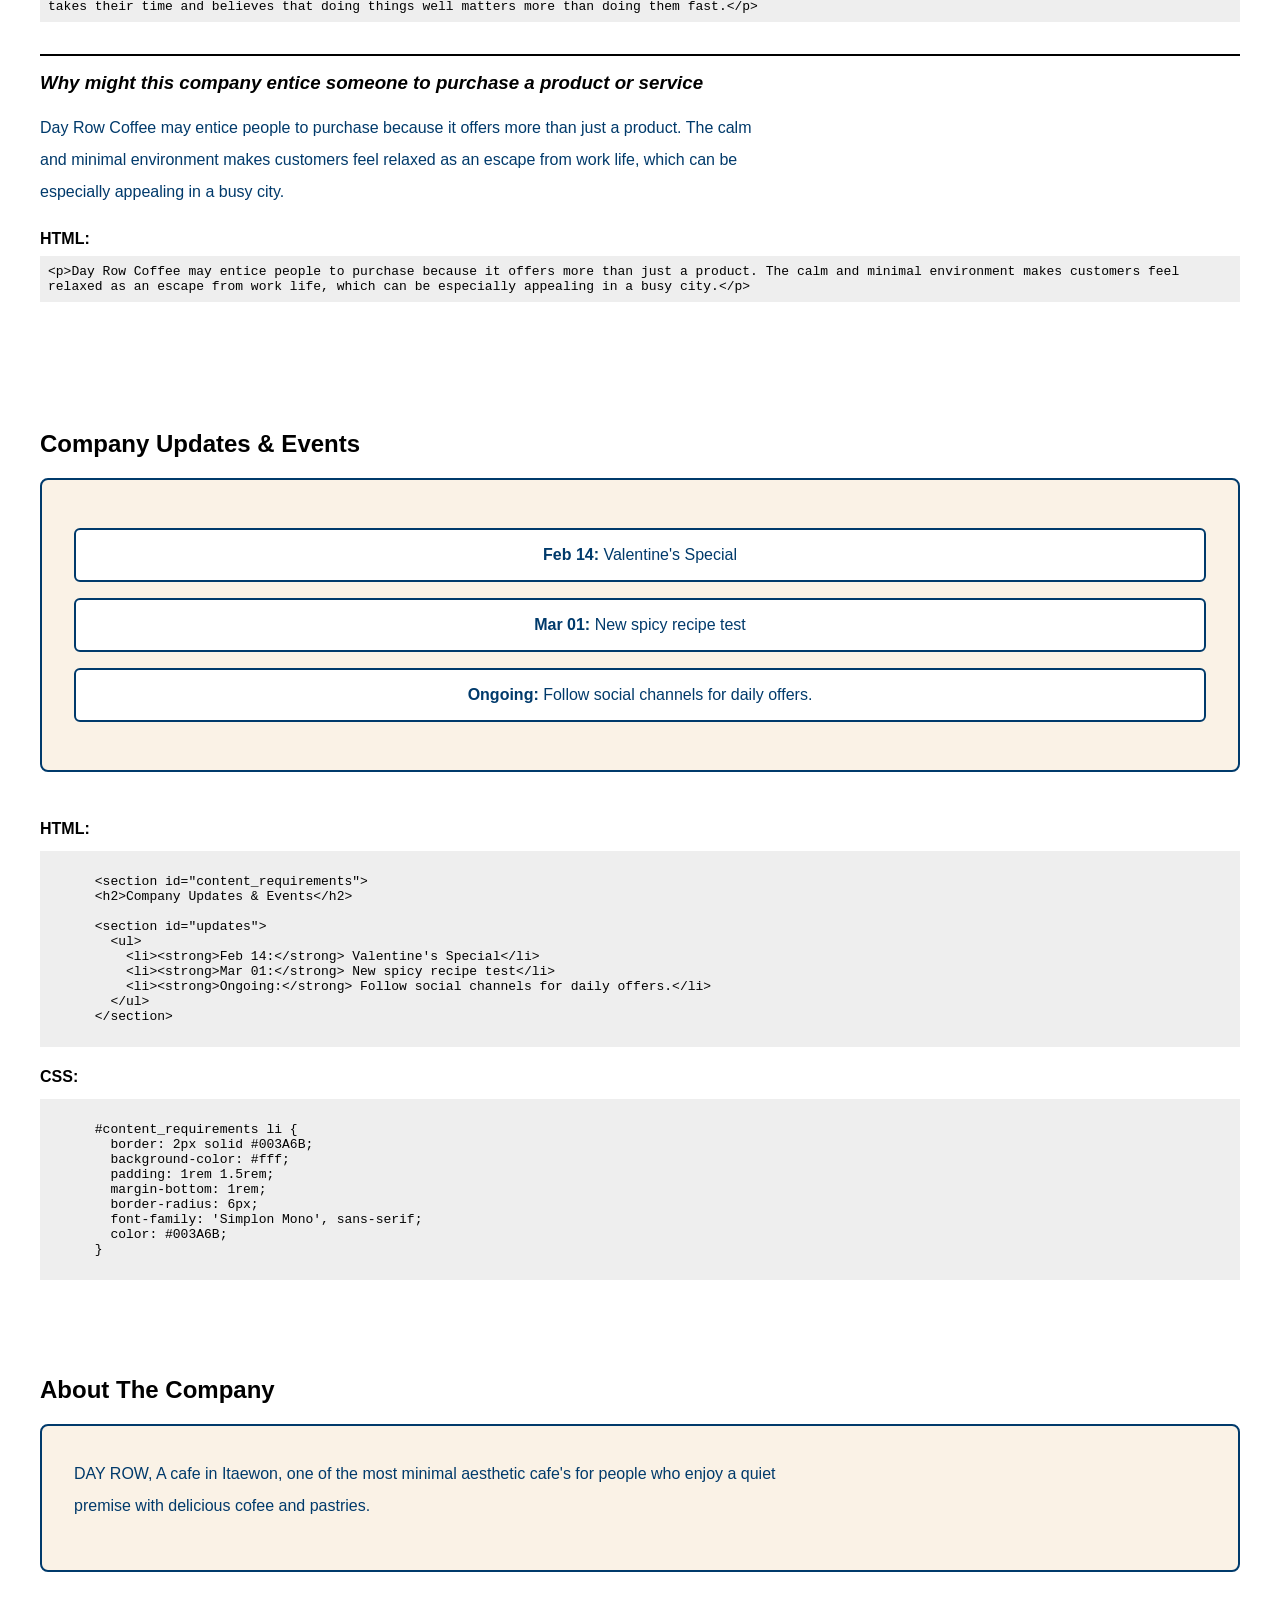
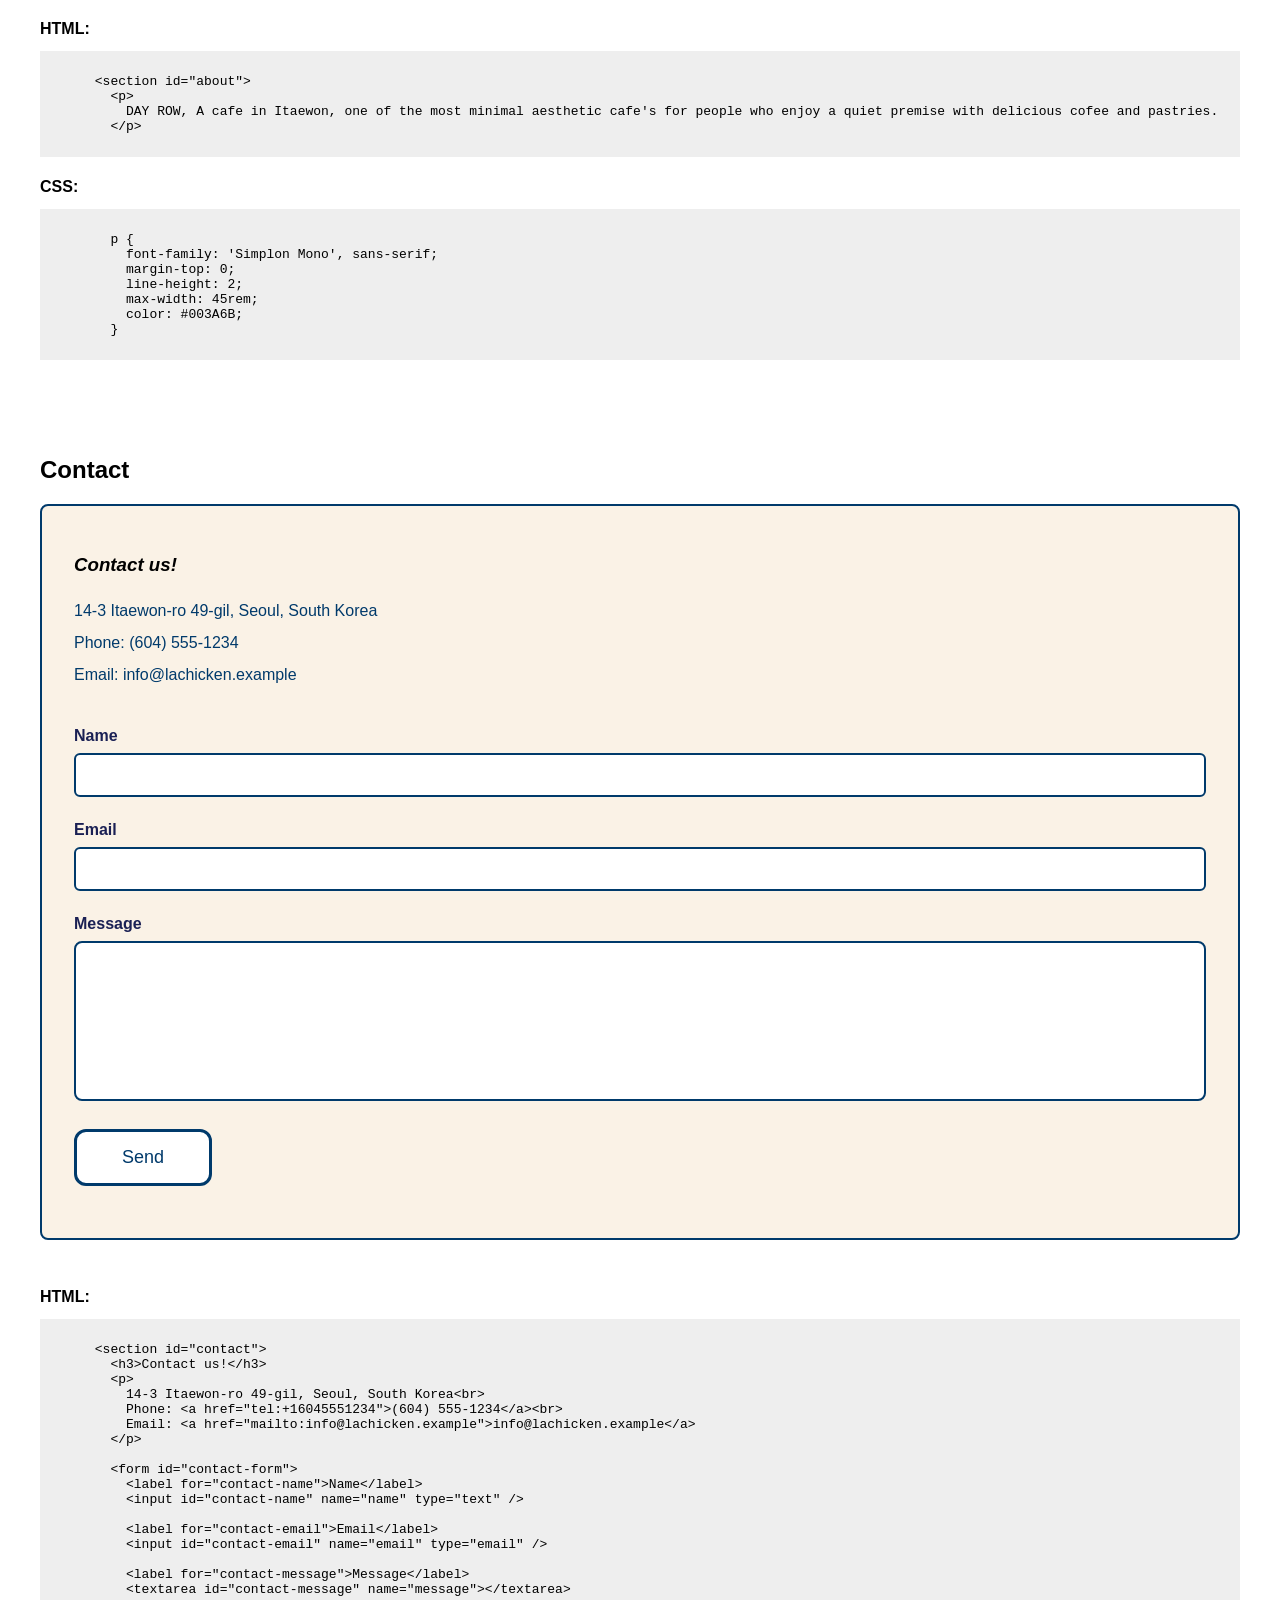
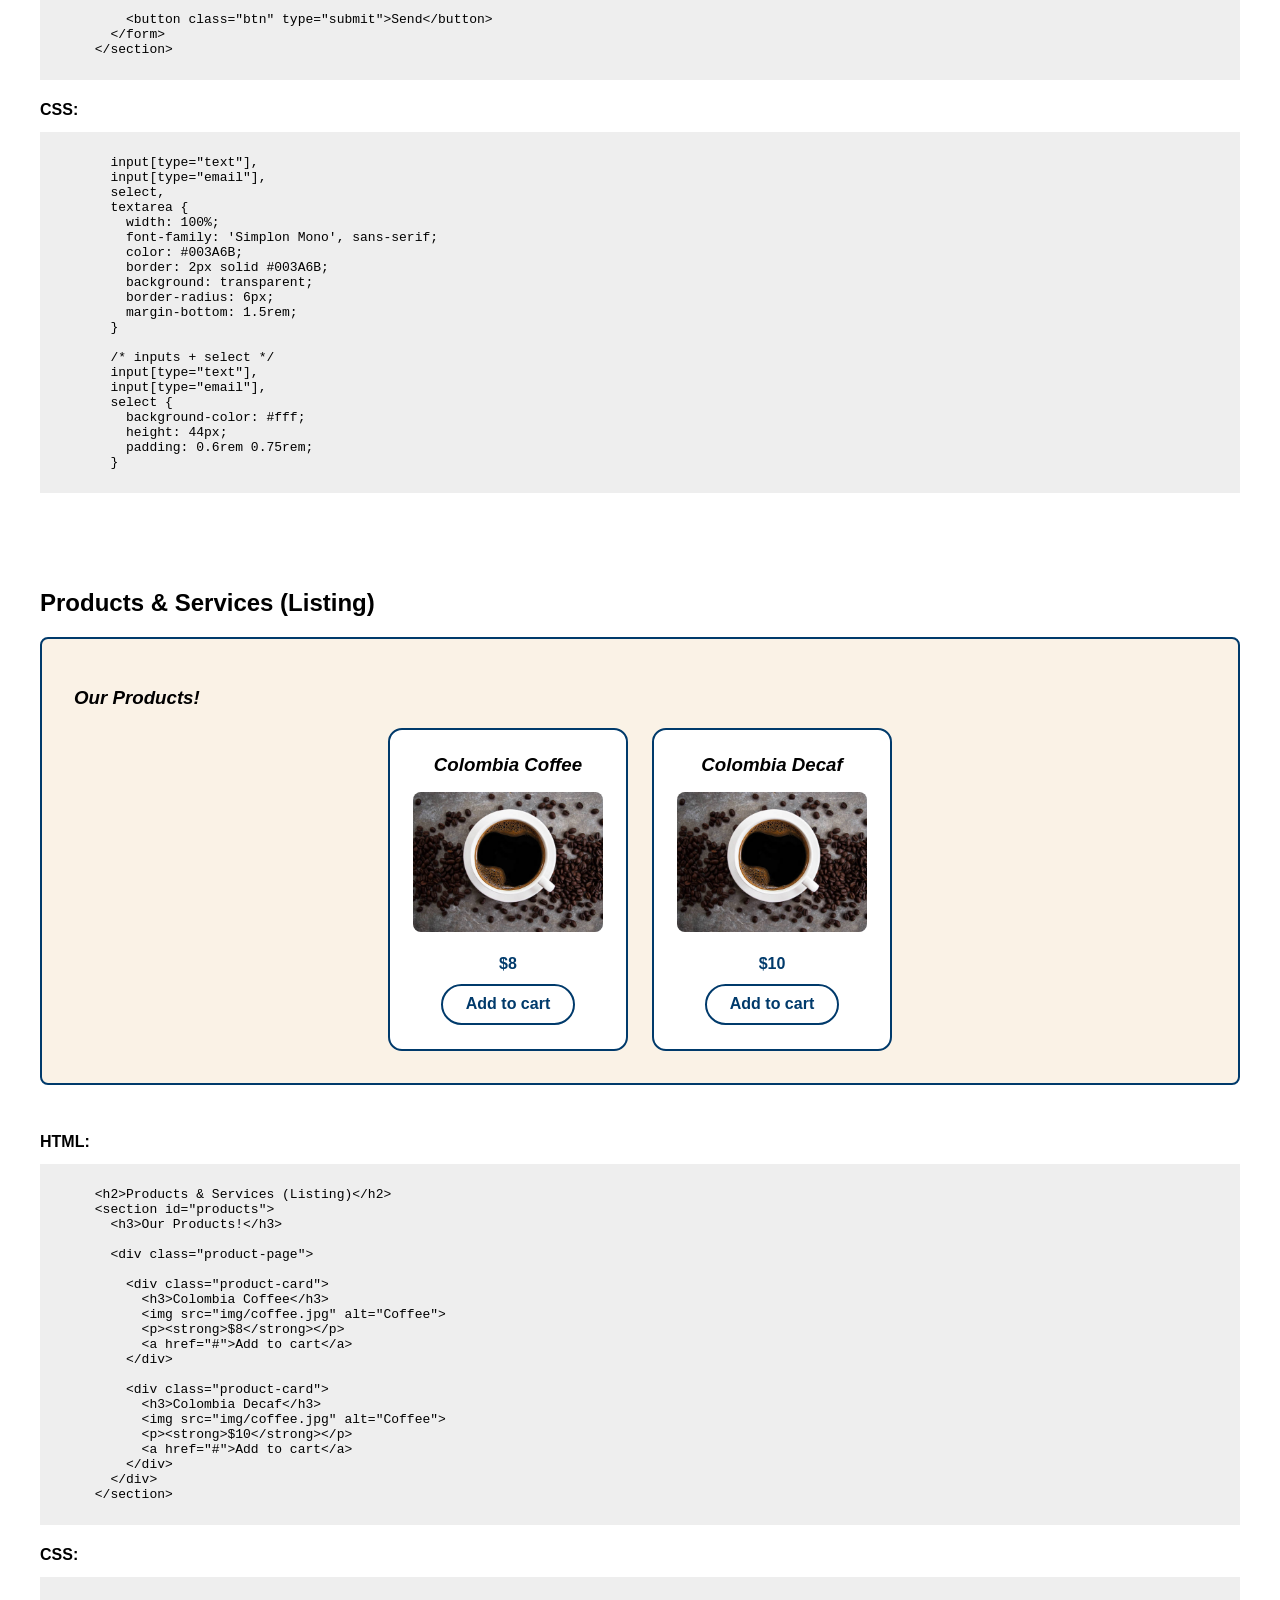
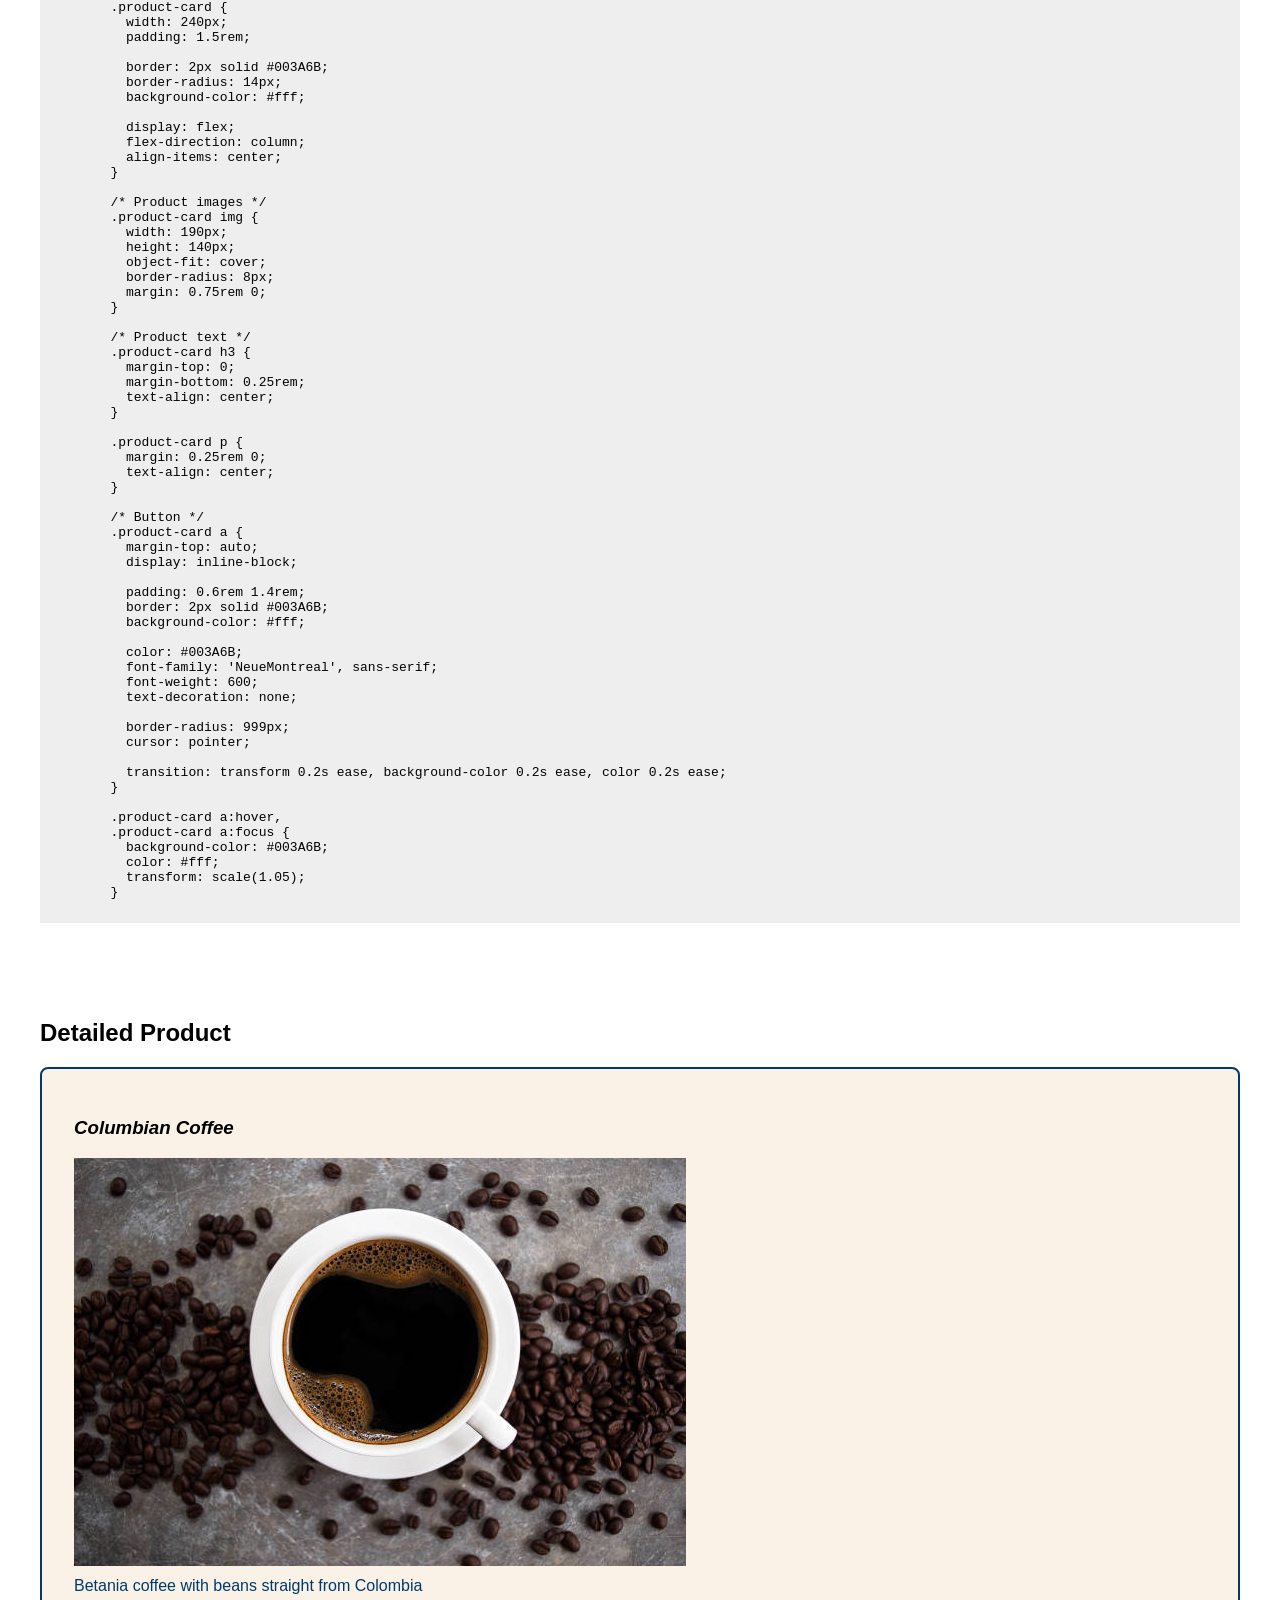
==== commit bc3311f5: "checkout page" ====
--- a/index.html
+++ b/index.html
@@ -26,413 +26,6 @@
       </nav>
     </header>
     
-    <section id="content_requirements">
-      <h2>Company Updates &amp; Events</h2>
-
-      <section id="updates">
-        <ul>
-          <li><strong>Feb 14:</strong> Valentine's Special</li>
-          <li><strong>Mar 01:</strong> New spicy recipe test</li>
-          <li><strong>Ongoing:</strong> Follow social channels for daily offers.</li>
-        </ul>
-      </section>
-
-      <h4>HTML:</h4>
-      <pre><code>
-      &lt;section id="content_requirements">
-      &lt;h2>Company Updates &amp; Events&lt;/h2>
-
-      &lt;section id="updates">
-        &lt;ul>
-          &lt;li>&lt;strong>Feb 14:&lt;/strong> Valentine's Special&lt;/li>
-          &lt;li>&lt;strong>Mar 01:&lt;/strong> New spicy recipe test&lt;/li>
-          &lt;li>&lt;strong>Ongoing:&lt;/strong> Follow social channels for daily offers.&lt;/li>
-        &lt;/ul>
-      &lt;/section>
-      </code></pre>
-
-      <h4>CSS:</h4>
-      <pre><code>
-      #content_requirements li {
-        border: 2px solid #003A6B;
-        background-color: #fff;
-        padding: 1rem 1.5rem;
-        margin-bottom: 1rem;
-        border-radius: 6px;
-        font-family: 'Simplon Mono', sans-serif;
-        color: #003A6B;
-      }
-      </code></pre>
-
-      <h2>About The Company</h2>
-      <section id="about">
-        <p>
-          DAY ROW, A cafe in Itaewon, one of the most minimal aesthetic cafe's for people who enjoy a quiet premise with delicious cofee and pastries.
-        </p>
-      </section>
-
-      <h4>HTML:</h4>
-      <pre><code>
-      &lt;section id="about">
-        &lt;p>
-          DAY ROW, A cafe in Itaewon, one of the most minimal aesthetic cafe's for people who enjoy a quiet premise with delicious cofee and pastries.
-        &lt;/p>
-      </code></pre>
-
-      <h4>CSS:</h4>
-      <pre><code>
-        p {
-          font-family: 'Simplon Mono', sans-serif;
-          margin-top: 0;
-          line-height: 2;
-          max-width: 45rem;
-          color: #003A6B;
-        }
-      </code></pre>
-
-      <h2>Contact</h2>
-      <section id="contact">
-        <h3>Contact us!</h3>
-        <p>
-          14-3 Itaewon-ro 49-gil, Seoul, South Korea<br>
-          Phone: <a href="tel:+16045551234">(604) 555-1234</a><br>
-          Email: <a href="mailto:info@lachicken.example">info@lachicken.example</a>
-        </p>
-
-        <form id="contact-form">
-          <label for="contact-name">Name</label>
-          <input id="contact-name" name="name" type="text" />
-
-          <label for="contact-email">Email</label>
-          <input id="contact-email" name="email" type="email" />
-
-          <label for="contact-message">Message</label>
-          <textarea id="contact-message" name="message"></textarea>
-
-          <button class="btn" type="submit">Send</button>
-        </form>
-      </section>
-
-      <h4>HTML:</h4>
-      <pre><code>
-      &lt;section id="contact">
-        &lt;h3>Contact us!&lt;/h3>
-        &lt;p>
-          14-3 Itaewon-ro 49-gil, Seoul, South Korea&lt;br>
-          Phone: &lt;a href="tel:+16045551234">(604) 555-1234&lt;/a>&lt;br>
-          Email: &lt;a href="mailto:info@lachicken.example">info@lachicken.example&lt;/a>
-        &lt;/p>
-
-        &lt;form id="contact-form">
-          &lt;label for="contact-name">Name&lt;/label>
-          &lt;input id="contact-name" name="name" type="text" />
-
-          &lt;label for="contact-email">Email&lt;/label>
-          &lt;input id="contact-email" name="email" type="email" />
-
-          &lt;label for="contact-message">Message&lt;/label>
-          &lt;textarea id="contact-message" name="message">&lt;/textarea>
-
-          &lt;button class="btn" type="submit">Send&lt;/button>
-        &lt;/form>
-      &lt;/section>
-      </code></pre>
-
-      <h4>CSS:</h4>
-      <pre><code>
-        input[type="text"],
-        input[type="email"],
-        select,
-        textarea {
-          width: 100%;
-          font-family: 'Simplon Mono', sans-serif;
-          color: #003A6B;
-          border: 2px solid #003A6B;
-          background: transparent;
-          border-radius: 6px;
-          margin-bottom: 1.5rem;
-        }
-
-        /* inputs + select */
-        input[type="text"],
-        input[type="email"],
-        select {
-          background-color: #fff;
-          height: 44px;
-          padding: 0.6rem 0.75rem;
-        }
-      </code></pre>
-
-      <h2>Products &amp; Services (Listing)</h2>
-      <section id="products">
-        <h3>Our Products!</h3>
-        <!-- Product card -->
-        <div class="product-page">
-
-          <div class="product-card">
-            <h3>Colombia Coffee</h3>
-            <img src="img/coffee.jpg" alt="Coffee">
-            <p><strong>$8</strong></p>
-            <a href="#">Add to cart</a>
-          </div>
-
-          <div class="product-card">
-            <h3>Colombia Decaf</h3>
-            <img src="img/coffee.jpg" alt="Coffee">
-            <p><strong>$10</strong></p>
-            <a href="#">Add to cart</a>
-          </div>
-        </div>
-      </section>
-
-      <h4>HTML:</h4>
-      <pre><code>
-      &lt;h2>Products &amp; Services (Listing)&lt;/h2>
-      &lt;section id="products">
-        &lt;h3>Our Products!&lt;/h3>
-        <!-- Product card -->
-        &lt;div class="product-page">
-
-          &lt;div class="product-card">
-            &lt;h3>Colombia Coffee&lt;/h3>
-            &lt;img src="img/coffee.jpg" alt="Coffee">
-            &lt;p>&lt;strong>$8&lt;/strong>&lt;/p>
-            &lt;a href="#">Add to cart&lt;/a>
-          &lt;/div>
-
-          &lt;div class="product-card">
-            &lt;h3>Colombia Decaf&lt;/h3>
-            &lt;img src="img/coffee.jpg" alt="Coffee">
-            &lt;p>&lt;strong>$10&lt;/strong>&lt;/p>
-            &lt;a href="#">Add to cart&lt;/a>
-          &lt;/div>
-        &lt;/div>
-      &lt;/section>
-      </code></pre>
-
-      <h4>CSS:</h4>
-      <pre><code>
-        .product-card {
-          width: 240px;
-          padding: 1.5rem;
-
-          border: 2px solid #003A6B;
-          border-radius: 14px;
-          background-color: #fff;
-
-          display: flex;
-          flex-direction: column;
-          align-items: center;
-        }
-
-        /* Product images */
-        .product-card img {
-          width: 190px;
-          height: 140px;
-          object-fit: cover;
-          border-radius: 8px;
-          margin: 0.75rem 0;
-        }
-
-        /* Product text */
-        .product-card h3 {
-          margin-top: 0;
-          margin-bottom: 0.25rem;
-          text-align: center;
-        }
-
-        .product-card p {
-          margin: 0.25rem 0;
-          text-align: center;
-        }
-
-        /* Button */
-        .product-card a {
-          margin-top: auto;
-          display: inline-block;
-
-          padding: 0.6rem 1.4rem;
-          border: 2px solid #003A6B;
-          background-color: #fff;
-
-          color: #003A6B;
-          font-family: 'NeueMontreal', sans-serif;
-          font-weight: 600;
-          text-decoration: none;
-
-          border-radius: 999px;
-          cursor: pointer;
-
-          transition: transform 0.2s ease, background-color 0.2s ease, color 0.2s ease;
-        }
-
-        .product-card a:hover,
-        .product-card a:focus {
-          background-color: #003A6B;
-          color: #fff;
-          transform: scale(1.05);
-        }
-      </code></pre>
-
-      <h2>Detailed Product</h2>
-      <section id="Columbia Coffee">
-        <h3 id="detailedProduct">Columbian Coffee</h3>
-        <img src="img/coffee.jpg" alt="Coffee">
-        <p>
-          Betania coffee with beans straight from Colombia
-        </p>
-        <p><strong>Addons:</strong> Bourbon, Honey.</p>
-        <button class="btn" onclick="location.href='checkout.html'">Buy Now</button>
-      </section>
-      <h4>HTML:</h4>
-      <pre><code>
-      &lt;section id="Columbia Coffee">
-         &lt;h3 id="detailedProduct">Columbian Coffee &lt;/h3>
-         &lt;img src="img/coffee.jpg" alt="Coffee">
-         &lt;p>
-          Betania coffee with beans straight from Colombia
-         &lt;/p>
-         &lt;p> &lt;strong>Addons: &lt;/strong> Bourbon, Honey. &lt;/p>
-         &lt;button class="btn" onclick="location.href='checkout.html'">Buy Now &lt;/button>
-       &lt;/section>
-      </code></pre>
-
-      <h4>CSS:</h4>
-      <pre><code>
-      .btn {
-        font-family: 'NeueMontreal', sans-serif;
-        font-size: large;
-        padding: 15px 45px;
-        border: 3px solid #003A6B;
-        background: none;
-        color: #003A6B;
-        border-radius: 12px;
-        cursor: pointer;
-        transition: transform 0.3s ease, background-color 0.3s ease;
-        background-color: #fff;
-      }
-
-      .btn:hover {
-        transform: scale(1.05);
-        background-color: #fff;
-      }
-
-      /* Forms */
-
-      label {
-        display: block;
-        font-family: 'NeueMontreal', sans-serif;
-        font-weight: bold;
-        color: #003A6B;
-        margin-bottom: 0.4rem;
-      }
-      </code></pre>
-
-      <section id="purchase-process">
-        <h3>How to Purchase</h3>
-        <ol>
-          <li>Choose a product from the listing or product page.</li>
-          <li>Click "Buy Now" to add the item to the cart.</li>
-          <li>Review your order on the checkout page and enter payment details.</li>
-          <li>Confirm purchase; you'll receive an order confirmation and ETA.</li>
-        </ol>
-        <p>See <a href="checkout.html">Checkout Template</a> for the payment form.</p>
-      </section>
-
-      <h4>HTML:</h4>
-      <pre><code>
-      &lt;section id="purchase-process">
-        &lt;h3>How to Purchase&lt;/h3>
-        &lt;ol>
-          &lt;li>Choose a product from the listing or product page.&lt;/li>
-          &lt;li>Click "Buy Now" to add the item to the cart.&lt;/li>
-          &lt;li>Review your order on the checkout page and enter payment details.&lt;/li>
-          &lt;li>Confirm purchase; you'll receive an order confirmation and ETA.&lt;/li>
-        &lt;/ol>
-        &lt;p>See &lt;a href="checkout.html">Checkout Template&lt;/a> for the payment form.&lt;/p>
-      &lt;/section>
-      </code></pre>
-
-      <h4>CSS:</h4>
-      <pre><code>
-      #content_requirements ul,
-      #content_requirements ol {
-        list-style: none;
-        padding-left: 0;
-        text-align: center;
-      }
-      </code></pre>
-
-      <h2>Feedback</h2>
-      <section id="feedback">
-
-        <form id="feedback-form">
-          <h3>Please Rate Us!</h3>
-          <label for="rating">Rating</label>
-          <select id="rating" name="rating">
-            <option value="5">5 — Excellent</option>
-            <option value="4">4 — Good</option>
-            <option value="3">3 — Okay</option>
-            <option value="2">2 — Poor</option>
-            <option value="1">1 — Very Poor</option>
-          </select>
-
-          <label for="feedback-comments">Comments</label>
-          <textarea id="feedback-comments" name="comments"></textarea>
-
-          <button class="btn" type="submit">Submit Feedback</button>
-        </form>
-      </section>
-    </section>
-
-    <h4>HTML:</h4>
-    <pre><code>
-    &lt;section id="feedback">
-
-        &lt;form id="feedback-form">
-          &lt;h3>Please Rate Us!&lt;/h3>
-          &lt;label for="rating">Rating&lt;/label>
-          &lt;select id="rating" name="rating">
-            &lt;option value="5">5 — Excellent&lt;/option>
-            &lt;option value="4">4 — Good&lt;/option>
-            &lt;option value="3">3 — Okay&lt;/option>
-            &lt;option value="2">2 — Poor&lt;/option>
-            &lt;option value="1">1 — Very Poor&lt;/option>
-          &lt;/select>
-
-          &lt;label for="feedback-comments">Comments&lt;/label>
-          &lt;textarea id="feedback-comments" name="comments">&lt;/textarea>
-
-          &lt;button class="btn" type="submit">Submit Feedback&lt;/button>
-        &lt;/form>
-      &lt;/section>
-    &lt;/section>
-    </code></pre>
-
-    <h4>CSS:</h4>
-    <pre><code>
-    input[type="text"],
-    input[type="email"],
-    select,
-    textarea {
-      width: 100%;
-      font-family: 'Simplon Mono', sans-serif;
-      color: #003A6B;
-      border: 2px solid #003A6B;
-      background: transparent;
-      border-radius: 6px;
-      margin-bottom: 1.5rem;
-    }
-
-    /* inputs + select */
-    input[type="text"],
-    input[type="email"],
-    select {
-      background-color: #fff;
-      height: 44px;
-      padding: 0.6rem 0.75rem;
-    }
-    </code></pre>
     <!-- INTERACTIVE ELEMENTS SECTION // -->
     <section id="interactive_elements">
       <h2>Interactive Elements</h2>
@@ -923,104 +516,6 @@
       </section>
 
       <section class="element">
-        <h3>Product/Service Listing</h3>
-        <div class="menu-container">
-          <h3 class="menu-title">Our Menu</h3>
-          <hr color="A62C2C" >
-          <div class="menu-items">
-            <h4 class="menu-cat">Dinners</h4>
-            <ul>
-              <li>2Pc Chicken Dinner $15</li>
-              <li>3Pc Chicken Dinner $17</li>
-              <li>4Pc Chicken Dinner $19</li>
-            </ul>
-
-            <h4 class="menu-cat">Snacks</h4>
-            <ul>
-              <li>2Pc Chicken Snack $13</li>
-              <li>3 Wings, Fries & Gravy $15</li>
-            </ul>
-
-            <h4 class="menu-cat">Kid's Packs</h4>
-            <ul>
-              <li>Leg, Fries, And Drink $13</li>
-              <li>Nuggets, Fries, And Drink $17.59</li>
-            </ul>
-
-            <h4 class="menu-cat">Sandwiches</h4>
-            <ul>
-              <li>Chicken Fillet Sandwich</li>
-              <li>Chicken Fillet Sandwich Combo</li>
-            </ul>
-          </div>
-        </div>
-        
-        <h4>HTML:</h4>
-        <code>
-       &lt;div class="menu-container"&gt; <br>
-  &lt;h3 class="menu-title"&gt;Our Menu&lt;/h3&gt; <br >
-  &lt;hr color="A62C2C" /&gt; <br >
-  &lt;div class="menu-items"&gt; <br>
-    &lt;h4 class="menu-cat"&gt;Dinners&lt;/h4&gt; <br >
-    &lt;ul&gt; <br >
-      &lt;li&gt;2Pc Chicken Dinner $15&lt;/li&gt; <br >
-      &lt;li&gt;3Pc Chicken Dinner $17&lt;/li&gt; <br >
-      &lt;li&gt;4Pc Chicken Dinner $19&lt;/li&gt; <br >
-    &lt;/ul&gt; <br >
-
-    &lt;h4 class="menu-cat"&gt;Snacks&lt;/h4&gt; <br >
-    &lt;ul&gt; <br>
-      &lt;li&gt;2Pc Chicken Snack $13&lt;/li&gt; <br > 
-      &lt;li&gt;3 Wings, Fries &amp; Gravy $15&lt;/li&gt;<br > 
-    &lt;/ul&gt; <br >
-
-    &lt;h4 class="menu-cat"&gt;Kid&apos;s Packs&lt;/h4&gt; <br >
-    &lt;ul&gt; <br >
-      &lt;li&gt;Leg, Fries, And Drink $13&lt;/li&gt; <br >
-      &lt;li&gt;Nuggets, Fries, And Drink $17.59&lt;/li&gt; <br >
-    &lt;/ul&gt; <br>
-
-    &lt;h4 class="menu-cat"&gt;Sandwiches&lt;/h4&gt; <br >
-    &lt;ul&gt; <br >
-      &lt;li&gt;Chicken Fillet Sandwich&lt;/li&gt;<br >
-      &lt;li&gt;Chicken Fillet Sandwich Combo&lt;/li&gt; <br >
-    &lt;/ul&gt; <br >
-  &lt;/div&gt; <br >
-&lt;/div&gt; <br >
-
-        </code>
-        <h4>CSS:</h4>
-        <code>
-          .menu-container { <br >
-  max-width: 500px; <br >
-  border: 2px solid #A62C2C; <br >
-  border-radius: 4px; <br >
-  background-color: #FAF2E6; <br >
-} <br >
-
-.menu-title { <br >
-  margin-left: 20px; <br >
-  font-family: 'NeueMontreal'; <br >
-  font-weight: bold; <br >
-  font-style: normal; <br >
-  color:#A62C2C; <br >
-} <br >
-
-.menu-cat { <br >
-  margin-left: 20px; <br >
-  font-family: 'NeueMontreal'; <br >
-  font-weight: bold; <br >
-  font-style: normal; <br >
-  color:#A62C2C; <br >
-} <br >
-.menu-items { <br >
-  color:#A62C2C; <br >
-} <br >
-
-        </code>
-      </section>
-
-      <section class="element">
         <h3>Payment Form</h3>
         <!--referred to W3School for the Checkout Form-->
         <div class="payment-container">
@@ -1061,6 +556,8 @@
         name="cvv"
         placeholder="xxx"
       />
+      <br />
+      <button class="btn" type="submit">Purchase</button>
     </form>
   </div>
 </div>
@@ -1124,61 +621,7 @@
         </code>
       </section>
 
-      <section class="element">
-        <!--referred to the building forms material from css basics assignment-->
-        <!--fix later this aint it gang-->
-        <h3>Checkout Cart</h3>
-        <div class="checkout-container">
-          <h3 class="order-title">Your Order</h3>
-          <hr color="#A62C2C" >
-          <div class="checkout-items">
-            <p class="order-item">3Pc Chicken Dinner - $17</p>
-            <p class="order-item">Nuggets, Fries, And Drink - $17.59</p>
-            <p class="order-total">Order Total: $34.59</p>
-          </div>
-        </div>
-
-        <h4>HTML:</h4>
-        <code>
-          &lt;div class="checkout-container"&gt; <br >
-  &lt;h3 class="order-title"&gt;Your Order&lt;/h3&gt; <br >
-  &lt;hr color=&quot;#A62C2C&quot; /&gt; <br >
-  &lt;div class="checkout-items"&gt; <br >
-    &lt;p class="order-item"&gt;3Pc Chicken Dinner - $17&lt;/p&gt; <br >
-    &lt;p class="order-item"&gt;Nuggets, Fries, And Drink - $17.59&lt;/p&gt; <br >
-    &lt;p class="order-total"&gt;Order Total: $34.59&lt;/p&gt; <br >
-  &lt;/div&gt; <br >
-&lt;/div&gt; <br >
-
-        </code>
-        <h4>CSS:</h4>
-        <code>
-          .checkout-container { <br >
-  max-width: 400px; <br >
-  border: 2px solid #A62C2C; <br >
-  border-radius: 4px; <br >
-  background-color: #FAF2E6; <br >
-} <br >
-
-.checkout-items { <br >
-  margin-left: 10px; <br >
-  margin-bottom: 2rem; <br >
-} <br >
-
-.order-title { <br >
-  margin-left: 10px; <br >
-  font-family: 'NeueMontreal'; <br >
-  font-weight: bold; <br >
-  font-style: normal; <br >
-  color:#A62C2C <br >
-} <br >
-
-.order-total { <br >
-  text-decoration: underline; <br >
-}
-        </code>
-      </section>
-    </section>
+      
     <!-- // COMBINED ELEMENTS SECTION -->
     <section id="Branding-Ideas">
       <h2>Brand Ideas</h2>
@@ -1227,6 +670,413 @@
         </code>
       </section>
     </section>
+        <section id="content_requirements">
+      <h2>Company Updates &amp; Events</h2>
+
+      <section id="updates">
+        <ul>
+          <li><strong>Feb 14:</strong> Valentine's Special</li>
+          <li><strong>Mar 01:</strong> New spicy recipe test</li>
+          <li><strong>Ongoing:</strong> Follow social channels for daily offers.</li>
+        </ul>
+      </section>
+
+      <h4>HTML:</h4>
+      <pre><code>
+      &lt;section id="content_requirements">
+      &lt;h2>Company Updates &amp; Events&lt;/h2>
+
+      &lt;section id="updates">
+        &lt;ul>
+          &lt;li>&lt;strong>Feb 14:&lt;/strong> Valentine's Special&lt;/li>
+          &lt;li>&lt;strong>Mar 01:&lt;/strong> New spicy recipe test&lt;/li>
+          &lt;li>&lt;strong>Ongoing:&lt;/strong> Follow social channels for daily offers.&lt;/li>
+        &lt;/ul>
+      &lt;/section>
+      </code></pre>
+
+      <h4>CSS:</h4>
+      <pre><code>
+      #content_requirements li {
+        border: 2px solid #003A6B;
+        background-color: #fff;
+        padding: 1rem 1.5rem;
+        margin-bottom: 1rem;
+        border-radius: 6px;
+        font-family: 'Simplon Mono', sans-serif;
+        color: #003A6B;
+      }
+      </code></pre>
+
+      <h2>About The Company</h2>
+      <section id="about">
+        <p>
+          DAY ROW, A cafe in Itaewon, one of the most minimal aesthetic cafe's for people who enjoy a quiet premise with delicious cofee and pastries.
+        </p>
+      </section>
+
+      <h4>HTML:</h4>
+      <pre><code>
+      &lt;section id="about">
+        &lt;p>
+          DAY ROW, A cafe in Itaewon, one of the most minimal aesthetic cafe's for people who enjoy a quiet premise with delicious cofee and pastries.
+        &lt;/p>
+      </code></pre>
+
+      <h4>CSS:</h4>
+      <pre><code>
+        p {
+          font-family: 'Simplon Mono', sans-serif;
+          margin-top: 0;
+          line-height: 2;
+          max-width: 45rem;
+          color: #003A6B;
+        }
+      </code></pre>
+
+      <h2>Contact</h2>
+      <section id="contact">
+        <h3>Contact us!</h3>
+        <p>
+          14-3 Itaewon-ro 49-gil, Seoul, South Korea<br>
+          Phone: <a href="tel:+16045551234">(604) 555-1234</a><br>
+          Email: <a href="mailto:info@lachicken.example">info@lachicken.example</a>
+        </p>
+
+        <form id="contact-form">
+          <label for="contact-name">Name</label>
+          <input id="contact-name" name="name" type="text" />
+
+          <label for="contact-email">Email</label>
+          <input id="contact-email" name="email" type="email" />
+
+          <label for="contact-message">Message</label>
+          <textarea id="contact-message" name="message"></textarea>
+
+          <button class="btn" type="submit">Send</button>
+        </form>
+      </section>
+
+      <h4>HTML:</h4>
+      <pre><code>
+      &lt;section id="contact">
+        &lt;h3>Contact us!&lt;/h3>
+        &lt;p>
+          14-3 Itaewon-ro 49-gil, Seoul, South Korea&lt;br>
+          Phone: &lt;a href="tel:+16045551234">(604) 555-1234&lt;/a>&lt;br>
+          Email: &lt;a href="mailto:info@lachicken.example">info@lachicken.example&lt;/a>
+        &lt;/p>
+
+        &lt;form id="contact-form">
+          &lt;label for="contact-name">Name&lt;/label>
+          &lt;input id="contact-name" name="name" type="text" />
+
+          &lt;label for="contact-email">Email&lt;/label>
+          &lt;input id="contact-email" name="email" type="email" />
+
+          &lt;label for="contact-message">Message&lt;/label>
+          &lt;textarea id="contact-message" name="message">&lt;/textarea>
+
+          &lt;button class="btn" type="submit">Send&lt;/button>
+        &lt;/form>
+      &lt;/section>
+      </code></pre>
+
+      <h4>CSS:</h4>
+      <pre><code>
+        input[type="text"],
+        input[type="email"],
+        select,
+        textarea {
+          width: 100%;
+          font-family: 'Simplon Mono', sans-serif;
+          color: #003A6B;
+          border: 2px solid #003A6B;
+          background: transparent;
+          border-radius: 6px;
+          margin-bottom: 1.5rem;
+        }
+
+        /* inputs + select */
+        input[type="text"],
+        input[type="email"],
+        select {
+          background-color: #fff;
+          height: 44px;
+          padding: 0.6rem 0.75rem;
+        }
+      </code></pre>
+
+      <h2>Products &amp; Services (Listing)</h2>
+      <section id="products">
+        <h3>Our Products!</h3>
+        <!-- Product card -->
+        <div class="product-page">
+
+          <div class="product-card">
+            <h3>Colombia Coffee</h3>
+            <img src="img/coffee.jpg" alt="Coffee">
+            <p><strong>$8</strong></p>
+            <a href="#">Add to cart</a>
+          </div>
+
+          <div class="product-card">
+            <h3>Colombia Decaf</h3>
+            <img src="img/coffee.jpg" alt="Coffee">
+            <p><strong>$10</strong></p>
+            <a href="#">Add to cart</a>
+          </div>
+        </div>
+      </section>
+
+      <h4>HTML:</h4>
+      <pre><code>
+      &lt;h2>Products &amp; Services (Listing)&lt;/h2>
+      &lt;section id="products">
+        &lt;h3>Our Products!&lt;/h3>
+        <!-- Product card -->
+        &lt;div class="product-page">
+
+          &lt;div class="product-card">
+            &lt;h3>Colombia Coffee&lt;/h3>
+            &lt;img src="img/coffee.jpg" alt="Coffee">
+            &lt;p>&lt;strong>$8&lt;/strong>&lt;/p>
+            &lt;a href="#">Add to cart&lt;/a>
+          &lt;/div>
+
+          &lt;div class="product-card">
+            &lt;h3>Colombia Decaf&lt;/h3>
+            &lt;img src="img/coffee.jpg" alt="Coffee">
+            &lt;p>&lt;strong>$10&lt;/strong>&lt;/p>
+            &lt;a href="#">Add to cart&lt;/a>
+          &lt;/div>
+        &lt;/div>
+      &lt;/section>
+      </code></pre>
+
+      <h4>CSS:</h4>
+      <pre><code>
+        .product-card {
+          width: 240px;
+          padding: 1.5rem;
+
+          border: 2px solid #003A6B;
+          border-radius: 14px;
+          background-color: #fff;
+
+          display: flex;
+          flex-direction: column;
+          align-items: center;
+        }
+
+        /* Product images */
+        .product-card img {
+          width: 190px;
+          height: 140px;
+          object-fit: cover;
+          border-radius: 8px;
+          margin: 0.75rem 0;
+        }
+
+        /* Product text */
+        .product-card h3 {
+          margin-top: 0;
+          margin-bottom: 0.25rem;
+          text-align: center;
+        }
+
+        .product-card p {
+          margin: 0.25rem 0;
+          text-align: center;
+        }
+
+        /* Button */
+        .product-card a {
+          margin-top: auto;
+          display: inline-block;
+
+          padding: 0.6rem 1.4rem;
+          border: 2px solid #003A6B;
+          background-color: #fff;
+
+          color: #003A6B;
+          font-family: 'NeueMontreal', sans-serif;
+          font-weight: 600;
+          text-decoration: none;
+
+          border-radius: 999px;
+          cursor: pointer;
+
+          transition: transform 0.2s ease, background-color 0.2s ease, color 0.2s ease;
+        }
+
+        .product-card a:hover,
+        .product-card a:focus {
+          background-color: #003A6B;
+          color: #fff;
+          transform: scale(1.05);
+        }
+      </code></pre>
+
+      <h2>Detailed Product</h2>
+      <section id="Columbia Coffee">
+        <h3 id="detailedProduct">Columbian Coffee</h3>
+        <img src="img/coffee.jpg" alt="Coffee">
+        <p>
+          Betania coffee with beans straight from Colombia
+        </p>
+        <p><strong>Addons:</strong> Bourbon, Honey.</p>
+        <button class="btn" onclick="location.href='checkout.html'">Buy Now</button>
+      </section>
+      <h4>HTML:</h4>
+      <pre><code>
+      &lt;section id="Columbia Coffee">
+         &lt;h3 id="detailedProduct">Columbian Coffee &lt;/h3>
+         &lt;img src="img/coffee.jpg" alt="Coffee">
+         &lt;p>
+          Betania coffee with beans straight from Colombia
+         &lt;/p>
+         &lt;p> &lt;strong>Addons: &lt;/strong> Bourbon, Honey. &lt;/p>
+         &lt;button class="btn" onclick="location.href='checkout.html'">Buy Now &lt;/button>
+       &lt;/section>
+      </code></pre>
+
+      <h4>CSS:</h4>
+      <pre><code>
+      .btn {
+        font-family: 'NeueMontreal', sans-serif;
+        font-size: large;
+        padding: 15px 45px;
+        border: 3px solid #003A6B;
+        background: none;
+        color: #003A6B;
+        border-radius: 12px;
+        cursor: pointer;
+        transition: transform 0.3s ease, background-color 0.3s ease;
+        background-color: #fff;
+      }
+
+      .btn:hover {
+        transform: scale(1.05);
+        background-color: #fff;
+      }
+
+      /* Forms */
+
+      label {
+        display: block;
+        font-family: 'NeueMontreal', sans-serif;
+        font-weight: bold;
+        color: #003A6B;
+        margin-bottom: 0.4rem;
+      }
+      </code></pre>
+
+      <section id="purchase-process">
+        <h3>How to Purchase</h3>
+        <ol>
+          <li>Choose a product from the listing or product page.</li>
+          <li>Click "Buy Now" to add the item to the cart.</li>
+          <li>Review your order on the checkout page and enter payment details.</li>
+          <li>Confirm purchase; you'll receive an order confirmation and ETA.</li>
+        </ol>
+        <p>See <a href="checkout.html">Checkout Template</a> for the payment form.</p>
+      </section>
+
+      <h4>HTML:</h4>
+      <pre><code>
+      &lt;section id="purchase-process">
+        &lt;h3>How to Purchase&lt;/h3>
+        &lt;ol>
+          &lt;li>Choose a product from the listing or product page.&lt;/li>
+          &lt;li>Click "Buy Now" to add the item to the cart.&lt;/li>
+          &lt;li>Review your order on the checkout page and enter payment details.&lt;/li>
+          &lt;li>Confirm purchase; you'll receive an order confirmation and ETA.&lt;/li>
+        &lt;/ol>
+        &lt;p>See &lt;a href="checkout.html">Checkout Template&lt;/a> for the payment form.&lt;/p>
+      &lt;/section>
+      </code></pre>
+
+      <h4>CSS:</h4>
+      <pre><code>
+      #content_requirements ul,
+      #content_requirements ol {
+        list-style: none;
+        padding-left: 0;
+        text-align: center;
+      }
+      </code></pre>
+
+      <h2>Feedback</h2>
+      <section id="feedback">
+
+        <form id="feedback-form">
+          <h3>Please Rate Us!</h3>
+          <label for="rating">Rating</label>
+          <select id="rating" name="rating">
+            <option value="5">5 — Excellent</option>
+            <option value="4">4 — Good</option>
+            <option value="3">3 — Okay</option>
+            <option value="2">2 — Poor</option>
+            <option value="1">1 — Very Poor</option>
+          </select>
+
+          <label for="feedback-comments">Comments</label>
+          <textarea id="feedback-comments" name="comments"></textarea>
+
+          <button class="btn" type="submit">Submit Feedback</button>
+        </form>
+      </section>
+    </section>
+
+    <h4>HTML:</h4>
+    <pre><code>
+    &lt;section id="feedback">
+
+        &lt;form id="feedback-form">
+          &lt;h3>Please Rate Us!&lt;/h3>
+          &lt;label for="rating">Rating&lt;/label>
+          &lt;select id="rating" name="rating">
+            &lt;option value="5">5 — Excellent&lt;/option>
+            &lt;option value="4">4 — Good&lt;/option>
+            &lt;option value="3">3 — Okay&lt;/option>
+            &lt;option value="2">2 — Poor&lt;/option>
+            &lt;option value="1">1 — Very Poor&lt;/option>
+          &lt;/select>
+
+          &lt;label for="feedback-comments">Comments&lt;/label>
+          &lt;textarea id="feedback-comments" name="comments">&lt;/textarea>
+
+          &lt;button class="btn" type="submit">Submit Feedback&lt;/button>
+        &lt;/form>
+      &lt;/section>
+    &lt;/section>
+    </code></pre>
+
+    <h4>CSS:</h4>
+    <pre><code>
+    input[type="text"],
+    input[type="email"],
+    select,
+    textarea {
+      width: 100%;
+      font-family: 'Simplon Mono', sans-serif;
+      color: #003A6B;
+      border: 2px solid #003A6B;
+      background: transparent;
+      border-radius: 6px;
+      margin-bottom: 1.5rem;
+    }
+
+    /* inputs + select */
+    input[type="text"],
+    input[type="email"],
+    select {
+      background-color: #fff;
+      height: 44px;
+      padding: 0.6rem 0.75rem;
+    }
+    </code></pre>
 
     <section id="Brand-Components">
       <h2>Brand Components</h2>
@@ -1322,5 +1172,6 @@
         
       </ul>
     </section>
+    
   </body>
 </html>
--- a/css/main.css
+++ b/css/main.css
@@ -0,0 +1,478 @@
+/* Style Guide */
+
+*,
+*::before,
+*::after {
+  box-sizing: border-box;
+}
+
+body {
+  font-family: 'NeueMontreal', sans-serif;
+  padding: 2rem;
+}
+
+/* Typography */
+
+h2 {
+  margin-top: 6rem;
+}
+
+h3 {
+  font-style: italic;
+  margin-top: 1rem;
+}
+
+h4 {
+  margin-bottom: 0.5rem;
+}
+
+p {
+  font-family: 'Simplon Mono', sans-serif;
+  margin-top: 0;
+  line-height: 2;
+  max-width: 45rem;
+  color: #003A6B;
+}
+
+ol {
+  color: #003A6B;
+}
+
+a {
+  color: #003A6B;
+  text-decoration: none;
+}
+
+a:hover {
+  color: #003A6B;
+}
+
+/* Sections */
+
+.element {
+  padding-bottom: 2rem;
+  border-top: 0.15rem solid black;
+}
+
+/* content requirement boxes */
+#content_requirements > section {
+  border: 2px solid #003A6B;
+  background-color: #FAF2E6;
+  padding: 2rem;
+  margin-bottom: 3rem;
+  border-radius: 8px;
+}
+
+/* list item boxes */
+#content_requirements ul,
+#content_requirements ol {
+  list-style: none;
+  padding-left: 0;
+  text-align: center;
+}
+
+#content_requirements li {
+  border: 2px solid #003A6B;
+  background-color: #fff;
+  padding: 1rem 1.5rem;
+  margin-bottom: 1rem;
+  border-radius: 6px;
+  font-family: 'Simplon Mono', sans-serif;
+  color: #003A6B;
+}
+
+/*navbar*/
+
+.navbar {
+  display: flex;
+  align-items: center;
+  justify-content: center;
+  padding-left: 10%;
+  padding-right: 10%;
+  padding-top: 0.75rem;
+}
+
+.navbar ul li {
+  list-style-type: none;
+  display: inline-block;
+  padding: 10px 20px;
+}
+
+.navbar ul li a {
+  position: relative;
+  color: #000000;
+  font-family: "NeueMontreal", sans-serif;
+  font-style: normal;
+  font-weight: bold;
+  text-decoration: none;
+  font-size: 1.5rem;
+}
+
+.navbar ul li a::after {
+  content: "";
+  position: absolute;
+  left: 0;
+  bottom: -4px;
+  width: 100%;
+  height: 2.5px;
+  background-color: #003A6B;
+  transform: scaleX(0);
+  transform-origin: left;
+  transition: transform 0.5s ease;
+}
+
+.navbar ul li a:hover {
+  color: #003A6B;
+}
+
+.navbar ul li a:hover::after {
+  transform: scaleX(1);
+}
+
+/* Button */
+
+.btn {
+  font-family: 'NeueMontreal', sans-serif;
+  font-size: large;
+  padding: 15px 45px;
+  border: 3px solid #003A6B;
+  background: none;
+  color: #003A6B;
+  border-radius: 12px;
+  cursor: pointer;
+  transition: transform 0.3s ease, background-color 0.3s ease;
+  background-color: #fff;
+}
+
+.btn:hover {
+  transform: scale(1.05);
+  background-color: #fff;
+}
+
+/* Forms */
+
+label {
+  display: block;
+  font-family: 'NeueMontreal', sans-serif;
+  font-weight: bold;
+  color: #003A6B;
+  margin-bottom: 0.4rem;
+}
+
+/* all form fields */
+input[type="text"],
+input[type="email"],
+select,
+textarea {
+  width: 100%;
+  font-family: 'Simplon Mono', sans-serif;
+  color: #003A6B;
+  border: 2px solid #003A6B;
+  background: transparent;
+  border-radius: 6px;
+  margin-bottom: 1.5rem;
+}
+
+/* inputs + select */
+input[type="text"],
+input[type="email"],
+select {
+  background-color: #fff;
+  height: 44px;
+  padding: 0.6rem 0.75rem;
+}
+
+/* Radio */
+*:after,
+*:before{
+  box-sizing: border-box;
+}
+
+.meal-option {
+  margin-left: 10px;
+  font-family: 'NeueMontreal', sans-serif;
+  font-weight: bold;
+  color:#1a2054
+}
+
+.container{
+  height: 200px;
+  display: flex;
+  align-items: center;
+  justify-content: center;
+}
+
+input[type="radio"]{
+  display: none;
+}
+
+label{
+  display: block;
+  cursor: pointer;
+  font-weight: normal;
+  margin-bottom: 10px;
+}
+
+label span{
+  display: inline-flex;
+  align-items: center;
+  padding: 10px 20px 10px 10px;
+  border-radius: 25px;
+  transition: .25s ease;
+}
+
+label span:hover,
+input[type="radio"]:checked + span{
+  background-color: #b4b4b4;
+}
+
+label span:before{
+  content: "";
+  background-color: #fff;
+  width: 20px;
+  height: 20px;
+  border-radius: 25%;
+  margin-right: 10px;
+  transition: .25s ease;
+  box-shadow:  inset 0 0 0 2px #1a2054;
+}
+
+input[type="radio"]:checked + span:before{
+  box-shadow: inset 0 0 0 10px #1a2054;
+}
+
+/* textarea */
+textarea {
+  height: 160px;
+  resize: none;
+  padding: 1rem;
+  border-radius: 8px;
+  line-height: 1.6;
+  background-color: #fff;
+}
+
+/* focus state */
+input:focus,
+select:focus,
+textarea:focus {
+  outline: none;
+  background-color: #fff;
+}
+
+/* Feedback form */
+
+#feedback-form {
+  gap: 2rem;
+  background-color: #fff;
+  padding: 2.5rem;
+  border-radius: 12px;
+  border: 2px solid #003A6B;
+}
+
+#feedback-form h3 {
+  margin-bottom: 3rem;
+}
+
+/* Checkout */
+
+.checkout-container,
+.menu-container {
+  max-width: 500px;
+  border: 2px solid #003A6B;
+  background-color: #FAF2E6;
+  border-radius: 6px;
+  padding: 1.5rem;
+}
+
+/* Layout for checkout page: keep order and payment centered and responsive */
+.checkout-layout {
+  display: flex;
+  justify-content: center;
+  gap: 2rem;
+  flex-wrap: nowrap;
+  align-items: flex-start;
+  max-width: 1100px;
+  margin: 0 auto;
+}
+
+/* make the two columns exact side-by-side */
+.checkout-layout > .checkout-container,
+.checkout-layout > .payment-container {
+  flex: 0 0 48%;
+  max-width: 500px;
+}
+
+/* stack on small screens */
+@media (max-width: 800px) {
+  .checkout-layout {
+    flex-wrap: wrap;
+  }
+  .checkout-layout > .checkout-container,
+  .checkout-layout > .payment-container {
+    flex: 1 1 100%;
+    max-width: 100%;
+  }
+}
+
+/* IMAGES */
+
+.hero-img {
+  max-width: 500px;
+  transition: transform 0.3s ease;
+}
+
+.hero-img:hover {
+  transform: scale(1.05);
+}
+
+.product-page {
+  display: flex;
+  justify-content: center;
+  align-items: stretch;
+  gap: 1.5rem;
+  flex-wrap: wrap; 
+}
+
+/* Product card */
+.product-card {
+  width: 240px;
+  padding: 1.5rem;
+
+  border: 2px solid #003A6B;
+  border-radius: 14px;
+  background-color: #fff;
+
+  display: flex;
+  flex-direction: column;
+  align-items: center;
+}
+
+/* Product images */
+.product-card img {
+  width: 190px;
+  height: 140px;
+  object-fit: cover;
+  border-radius: 8px;
+  margin: 0.75rem 0;
+}
+
+/* Product text */
+.product-card h3 {
+  margin-top: 0;
+  margin-bottom: 0.25rem;
+  text-align: center;
+}
+
+.product-card p {
+  margin: 0.25rem 0;
+  text-align: center;
+}
+
+/* Button */
+.product-card a {
+  margin-top: auto;
+  display: inline-block;
+
+  padding: 0.6rem 1.4rem;
+  border: 2px solid #003A6B;
+  background-color: #fff;
+
+  color: #003A6B;
+  font-family: 'NeueMontreal', sans-serif;
+  font-weight: 600;
+  text-decoration: none;
+
+  border-radius: 999px;
+  cursor: pointer;
+
+  transition: transform 0.2s ease, background-color 0.2s ease, color 0.2s ease;
+}
+
+.product-card a:hover,
+.product-card a:focus {
+  background-color: #003A6B;
+  color: #fff;
+  transform: scale(1.05);
+}
+
+nav a:hover, nav a:focus {
+  text-decoration: none;
+}
+
+code {
+  background-color: #EEE;
+  padding: 0.5rem;
+  display: block;
+}
+
+/*customer form */
+.order-detail {
+  color:#1a2054;
+  font-family: 'NeueMontreal', sans-serif;
+  font-weight: bold;
+}
+
+.form-box{
+  min-width: 500px;
+  margin: 0 auto;
+}
+
+.container {
+  max-width: 500px;
+  margin: 0 auto;
+  padding: 5%;
+}
+
+form {
+  max-width: none;
+  margin: 0 auto;
+  text-align: left;
+  padding: 20px 0;
+
+}
+
+label {
+  font-family: 'NeueMontreal', sans-serif;
+  font-weight: bold;
+  color:#1a2054;
+  margin-bottom: 0.5rem;
+}
+
+input {
+  font-family: 'Simplon Mono', sans-serif;
+}
+
+input{
+  display: block;
+  margin: 0 auto;
+  width: 100%;
+  background: transparent;
+  border: 0;
+  border-bottom: 2px solid #1a2054;
+  outline: none;
+}
+
+/*payment form*/
+
+.payment-container {
+  max-width: 500px;
+  width: 100%;
+  margin: 0 auto;
+  padding: 5%;
+  display: flex;
+  justify-content: center;
+}
+
+.payment-box {
+  width: 100%;
+  max-width: 500px;
+  margin: 0 auto;
+
+}
+
+.payment-title {
+  color: #1a2054;
+  font-family: 'NeueMontreal', sans-serif;
+  font-weight: bold;
+  font-style: normal;
+}
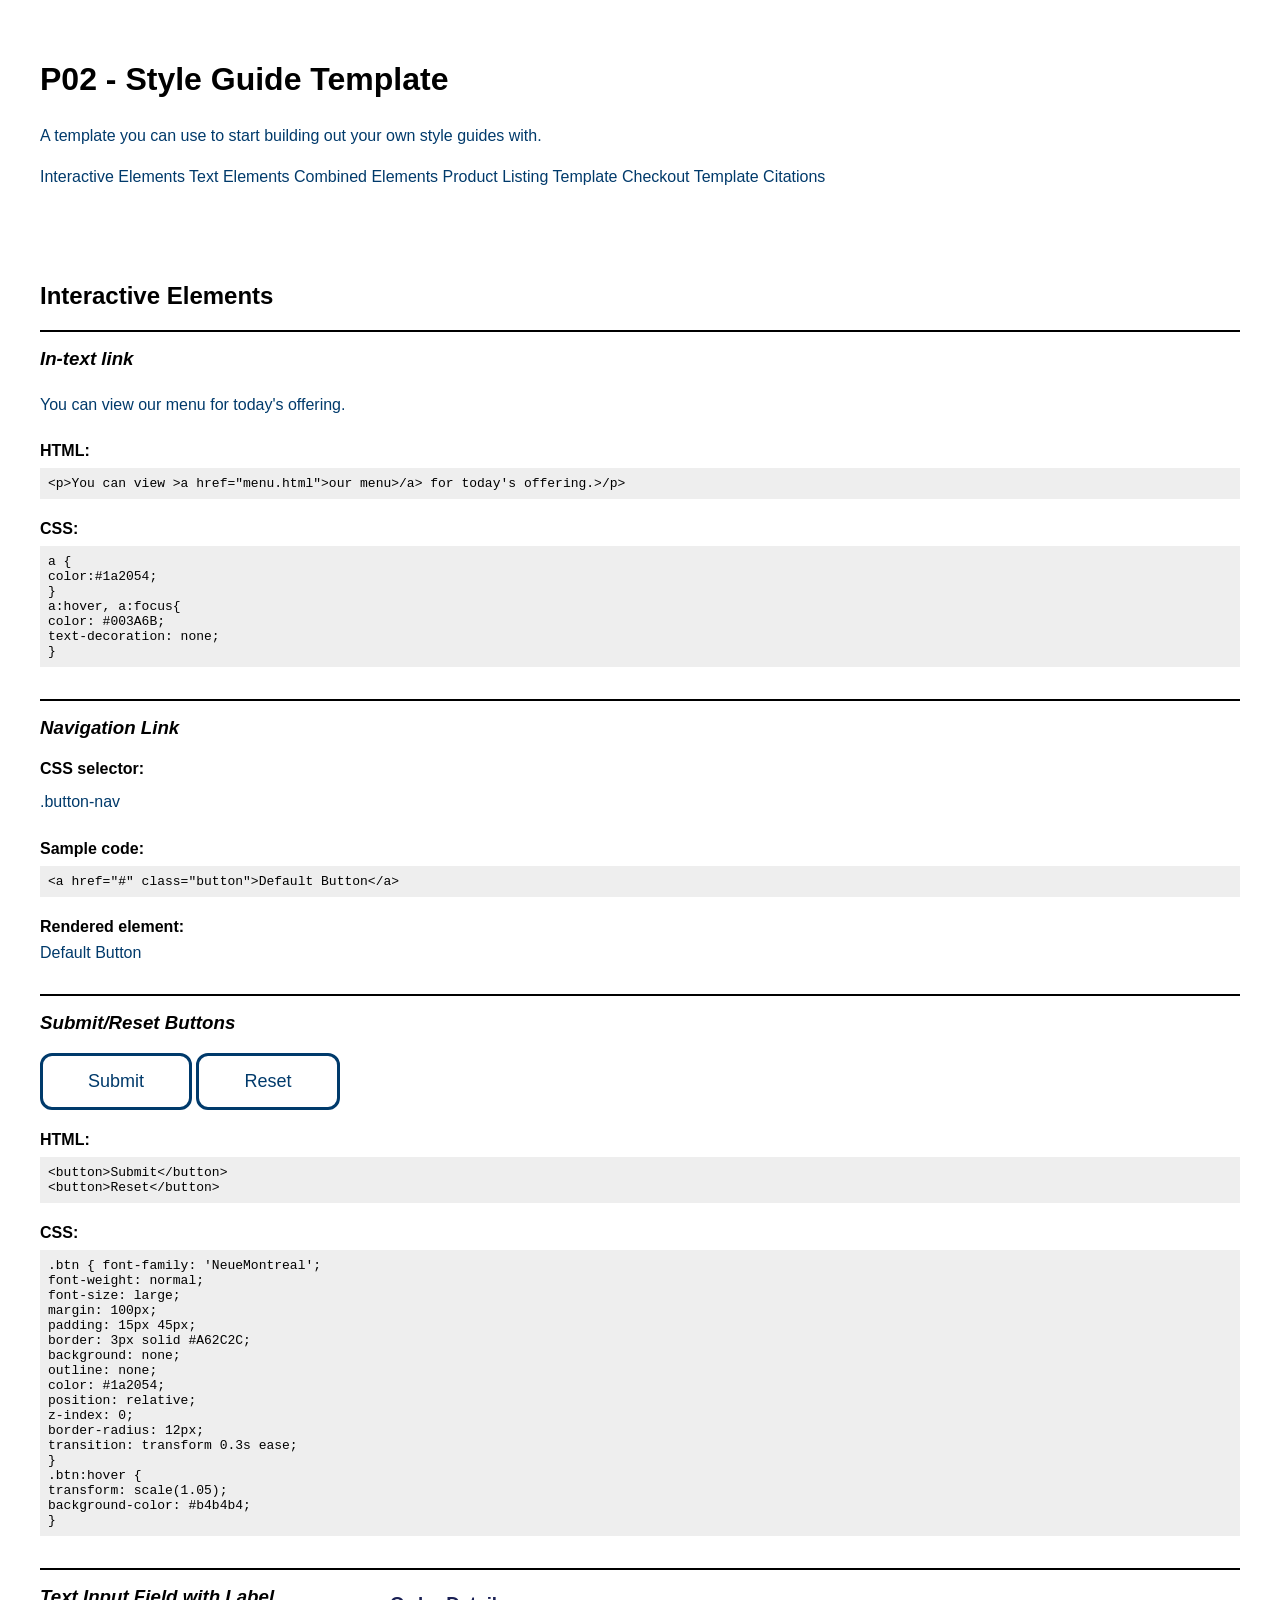
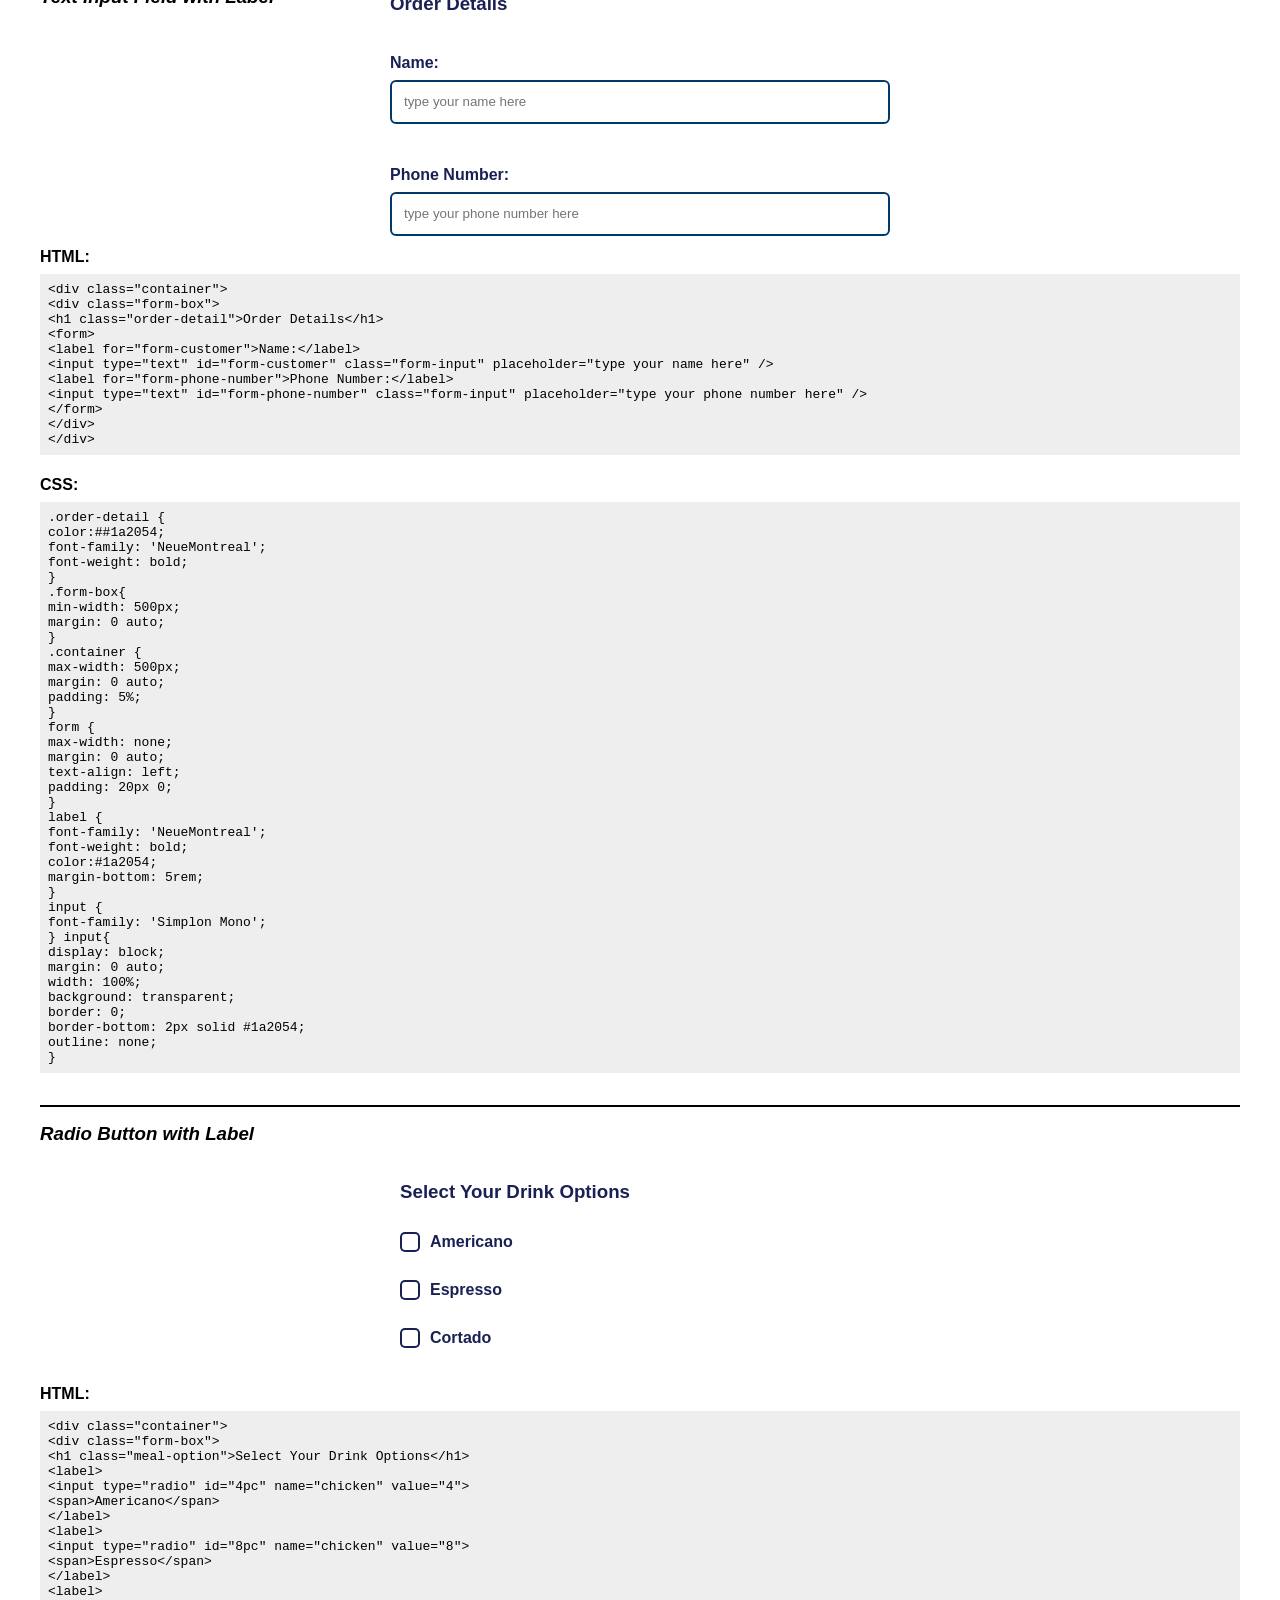
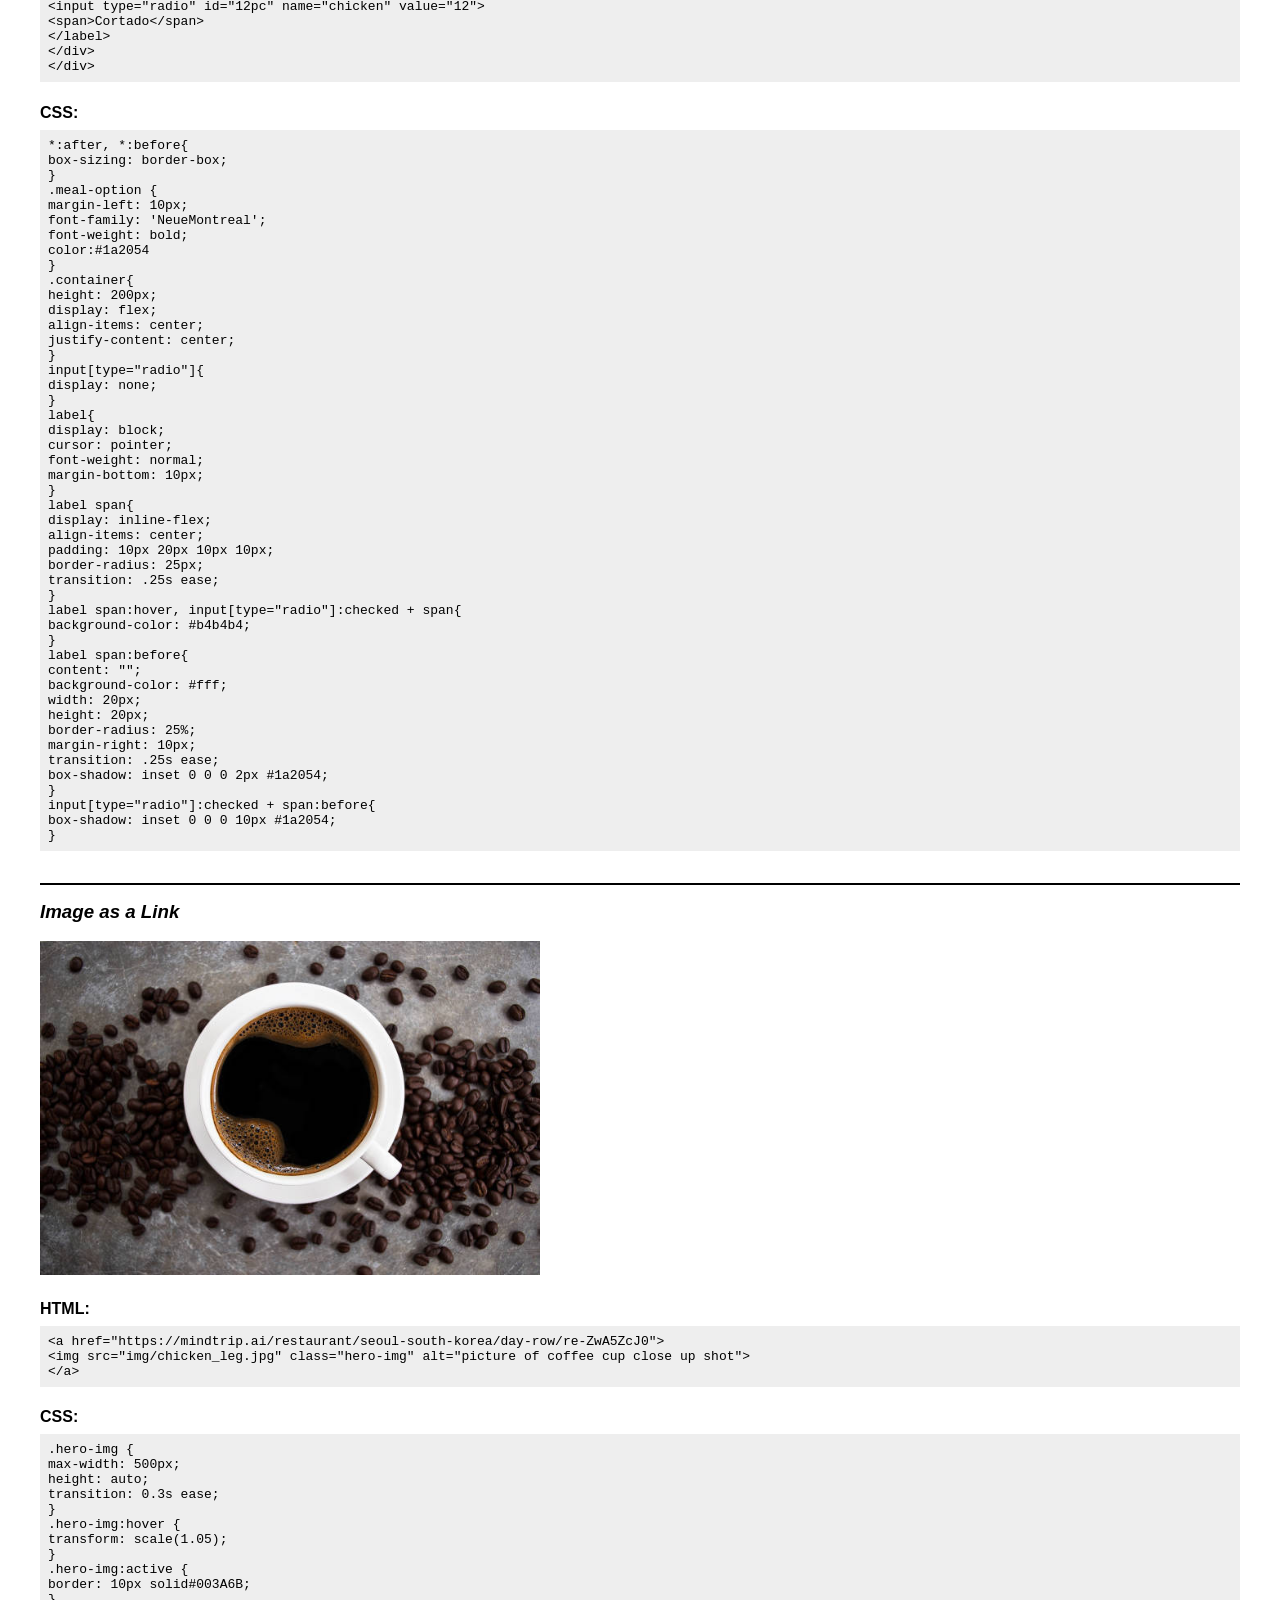
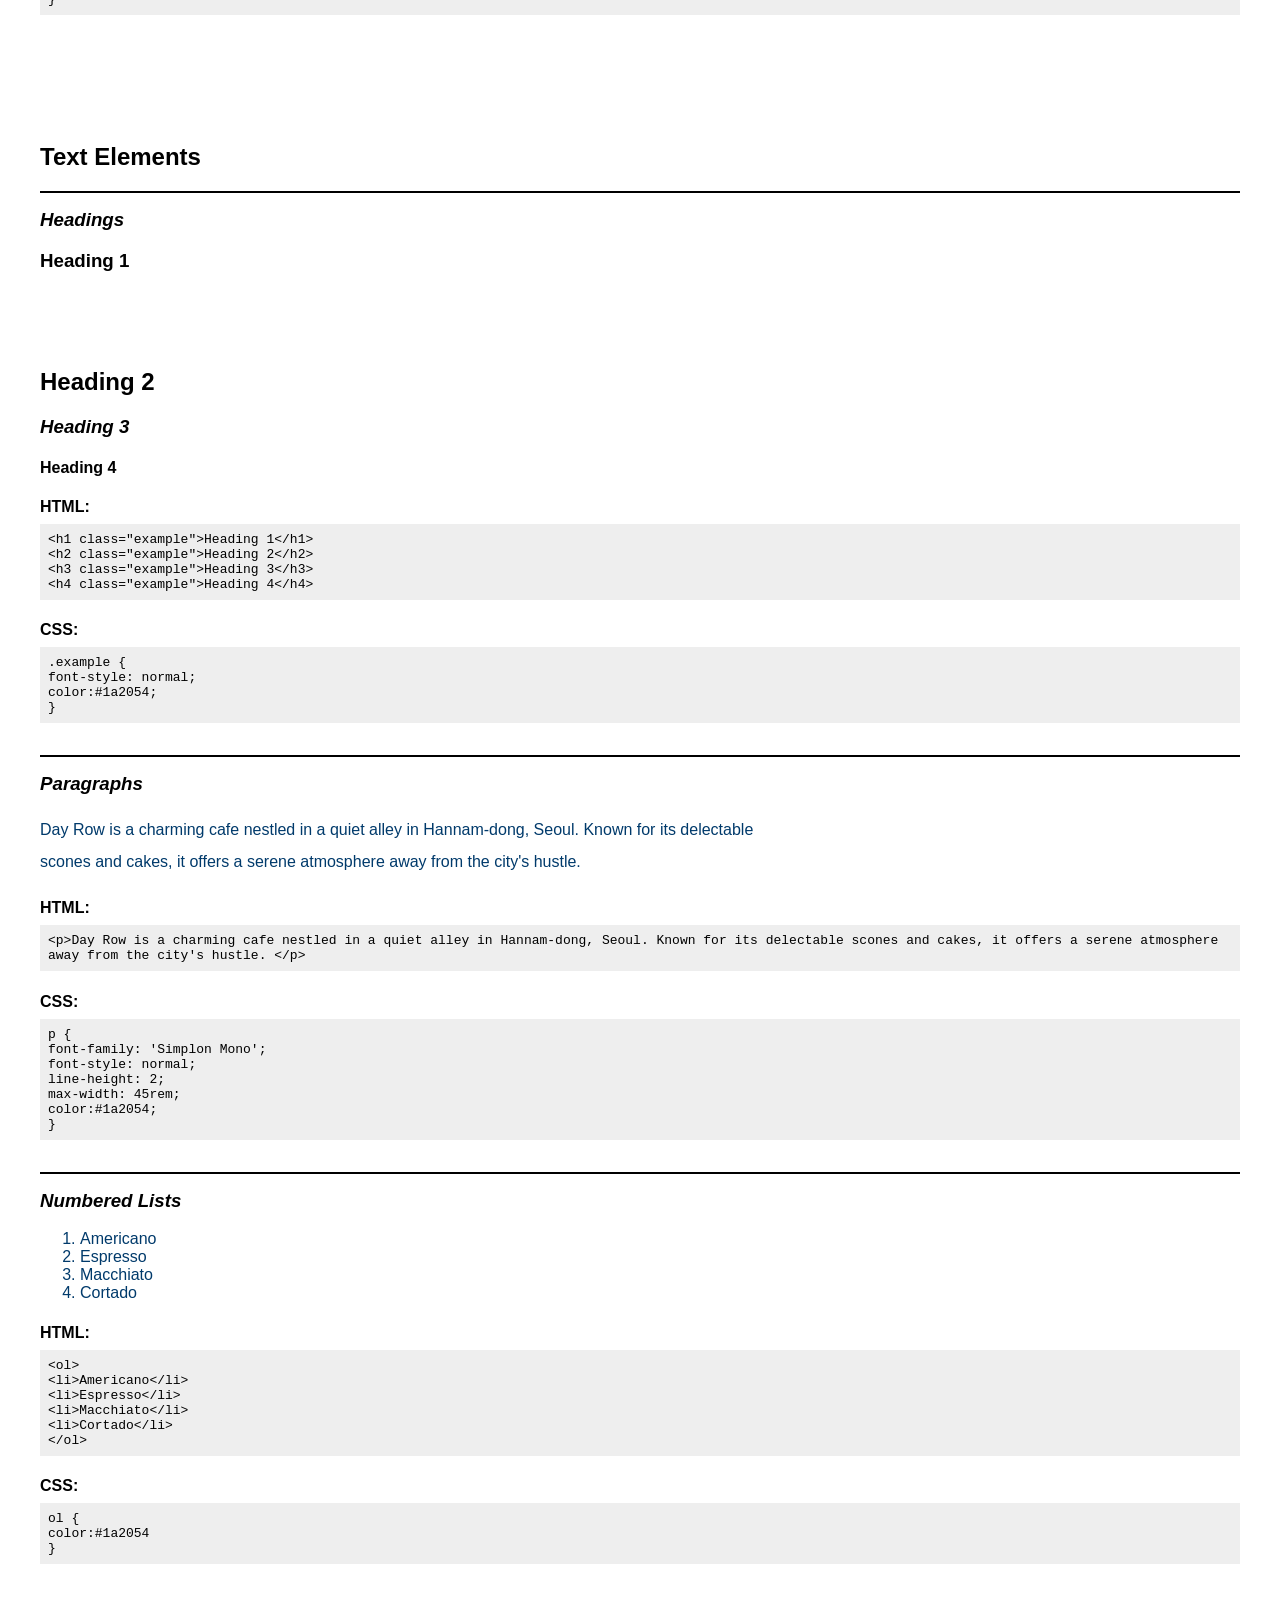
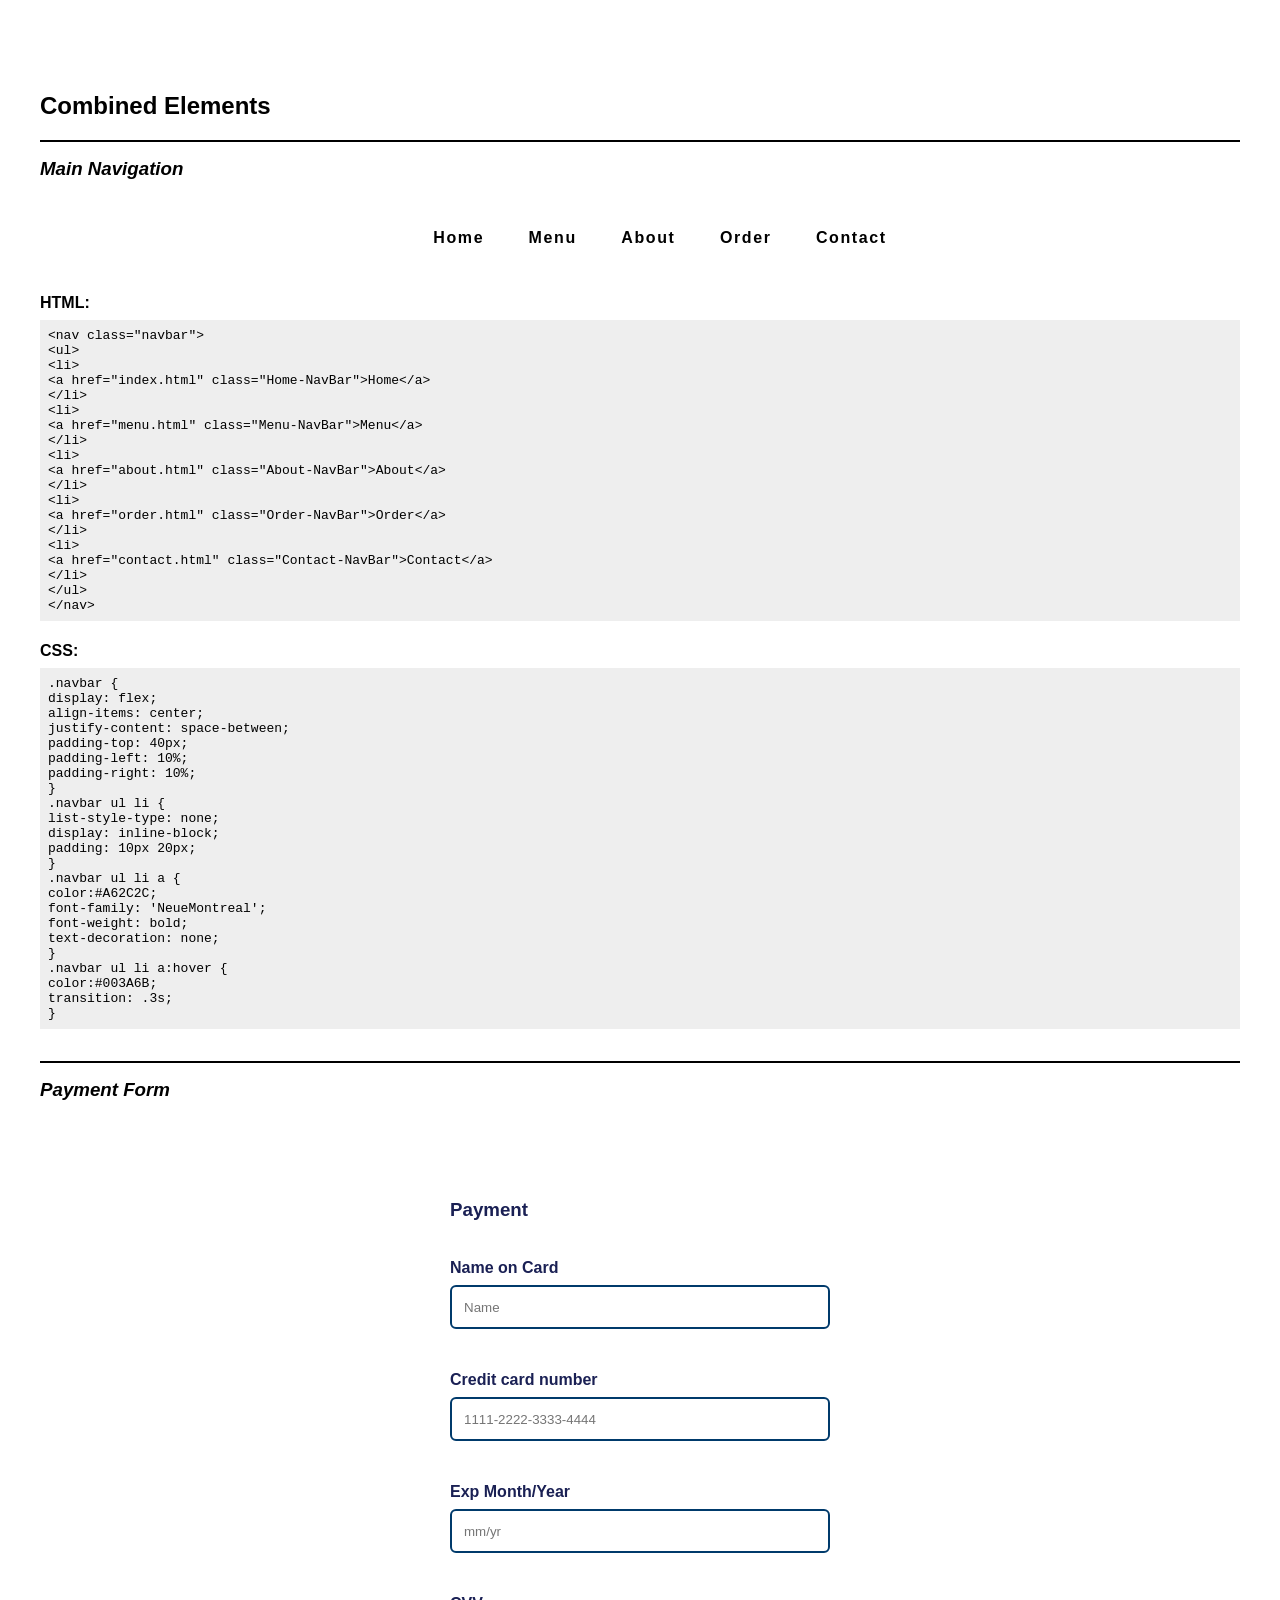
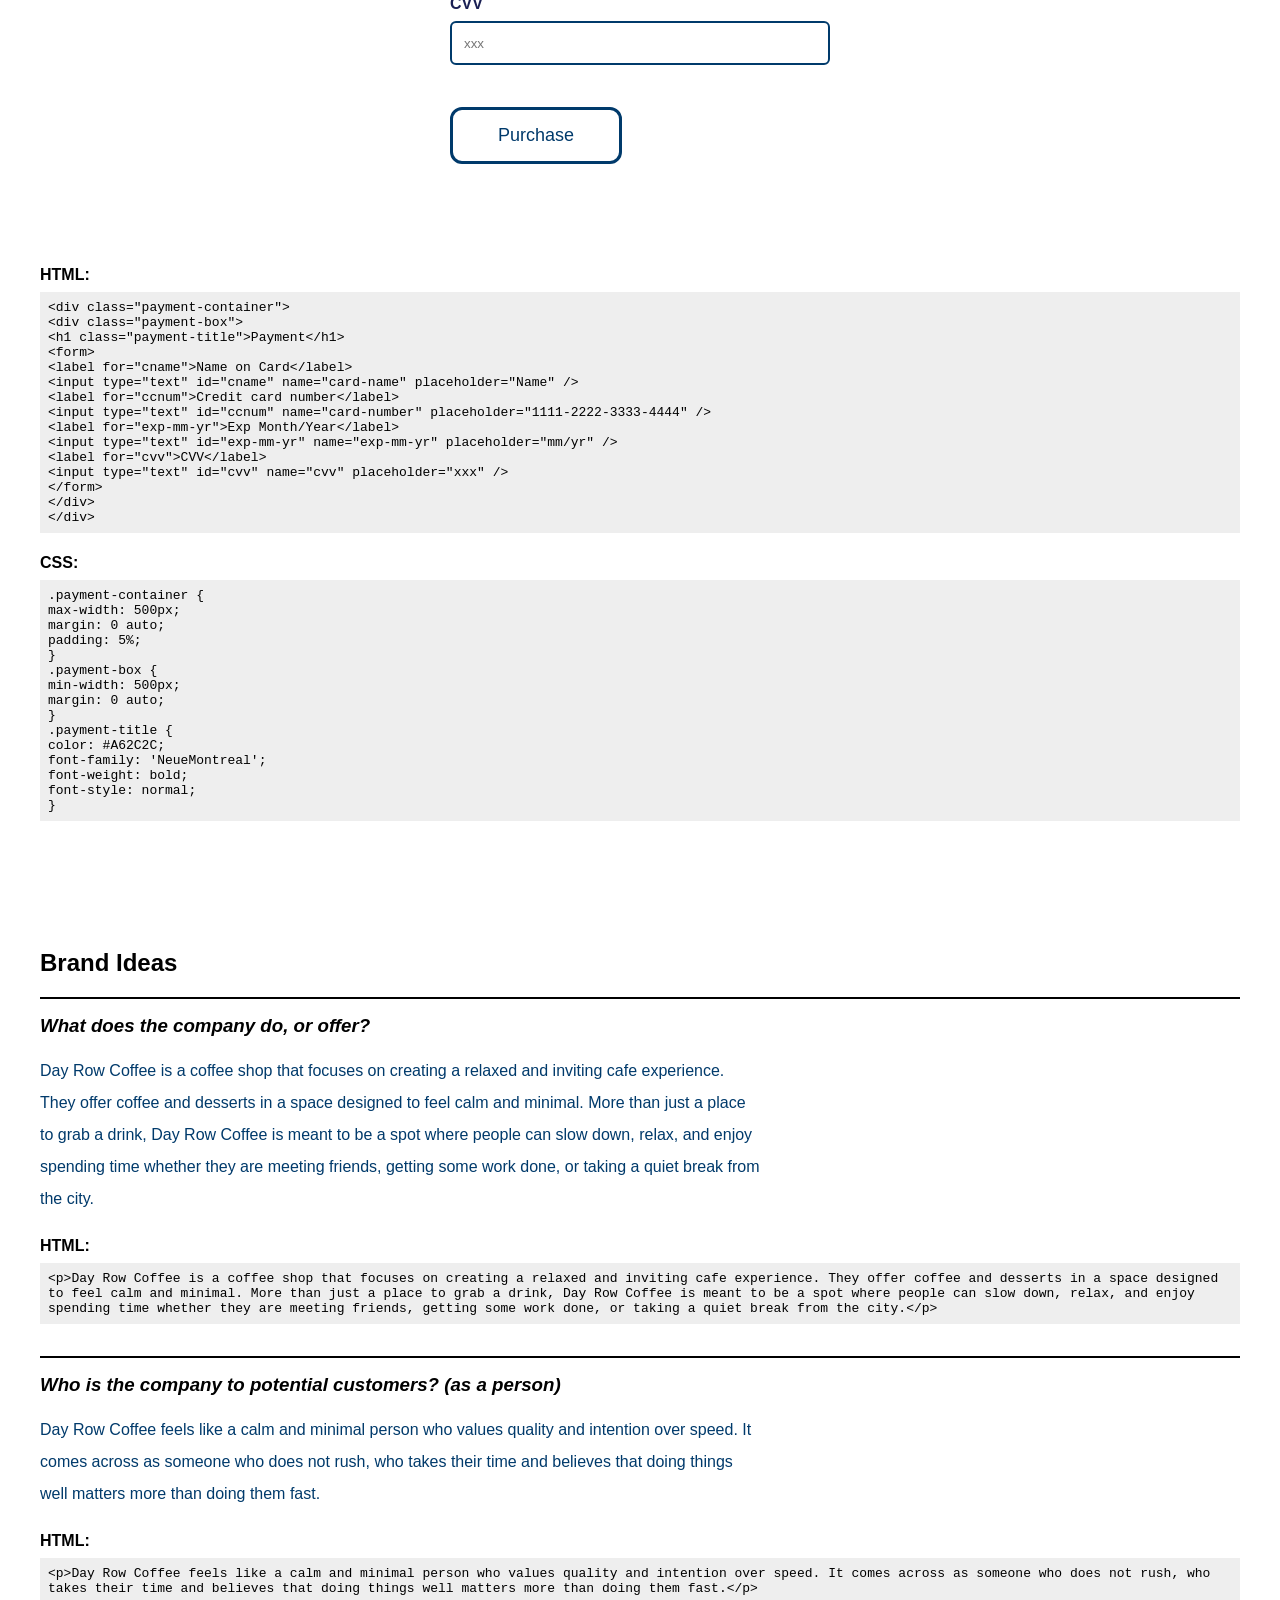
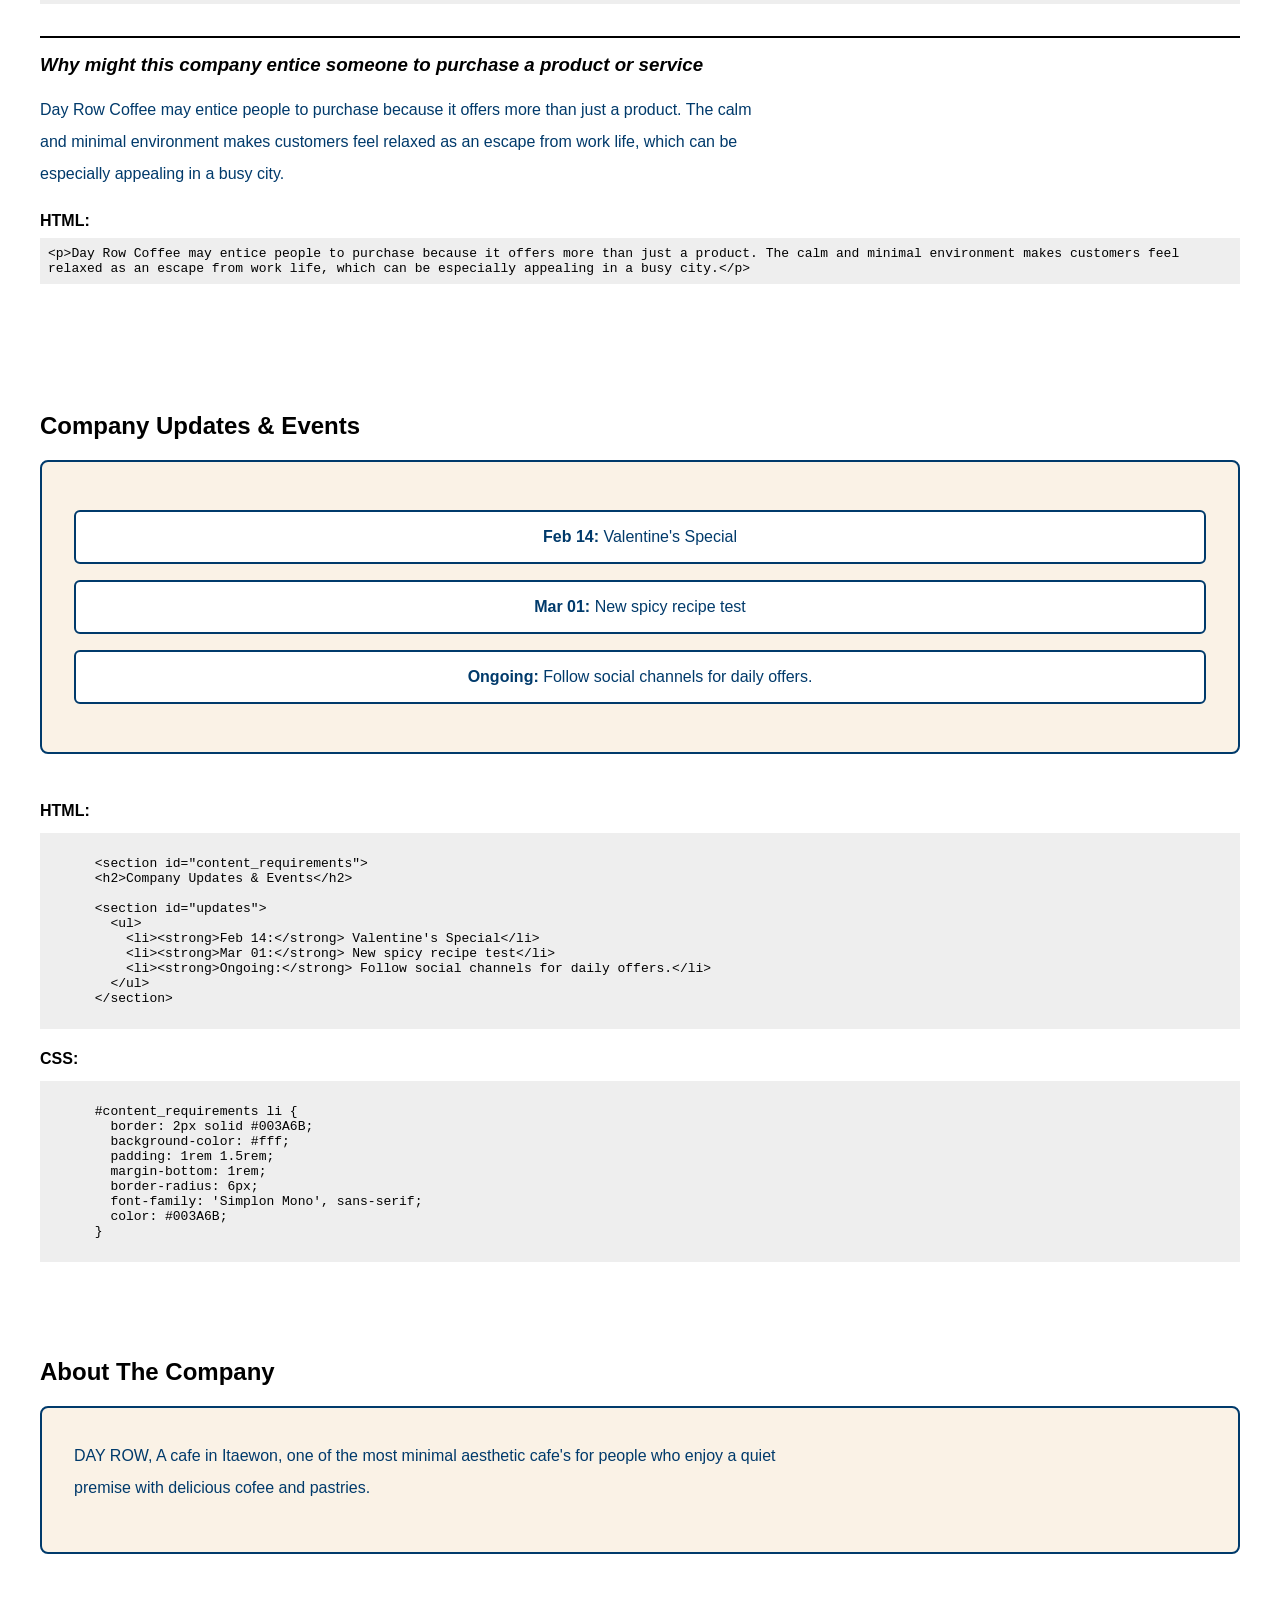
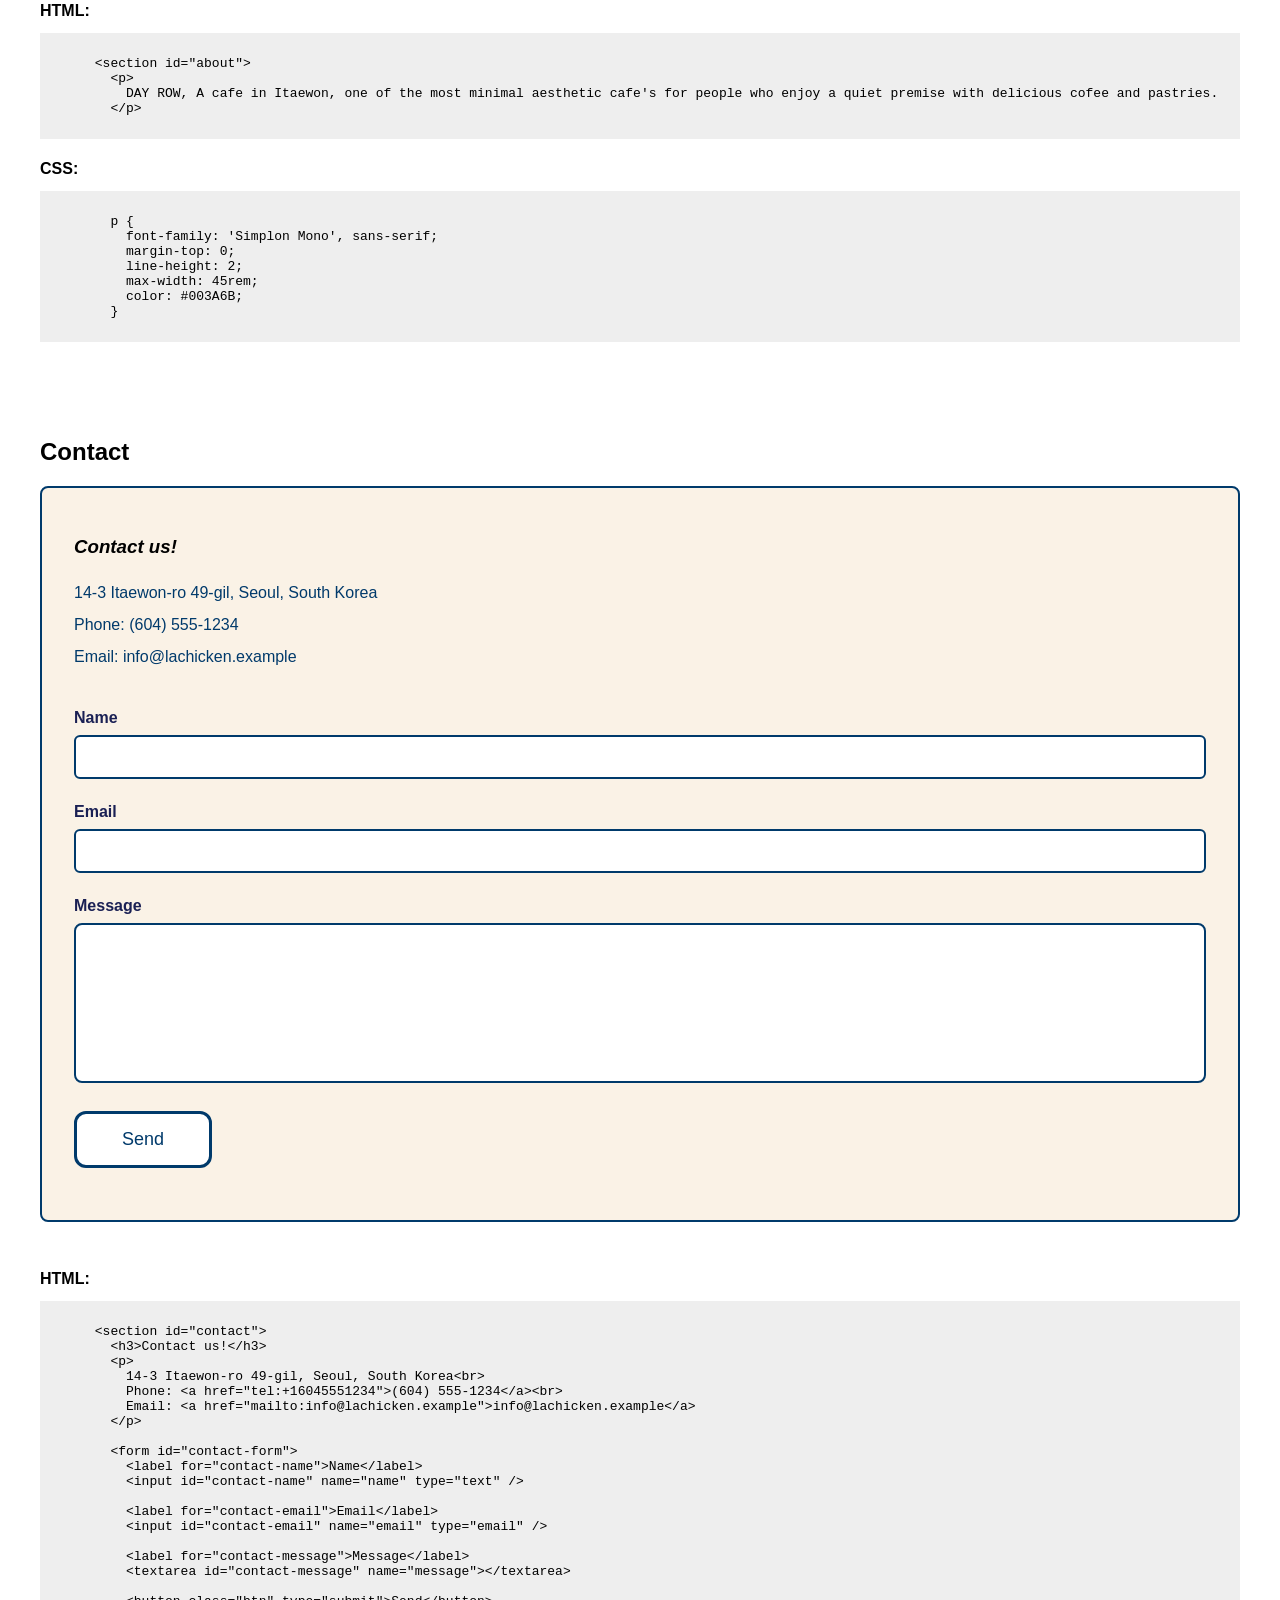
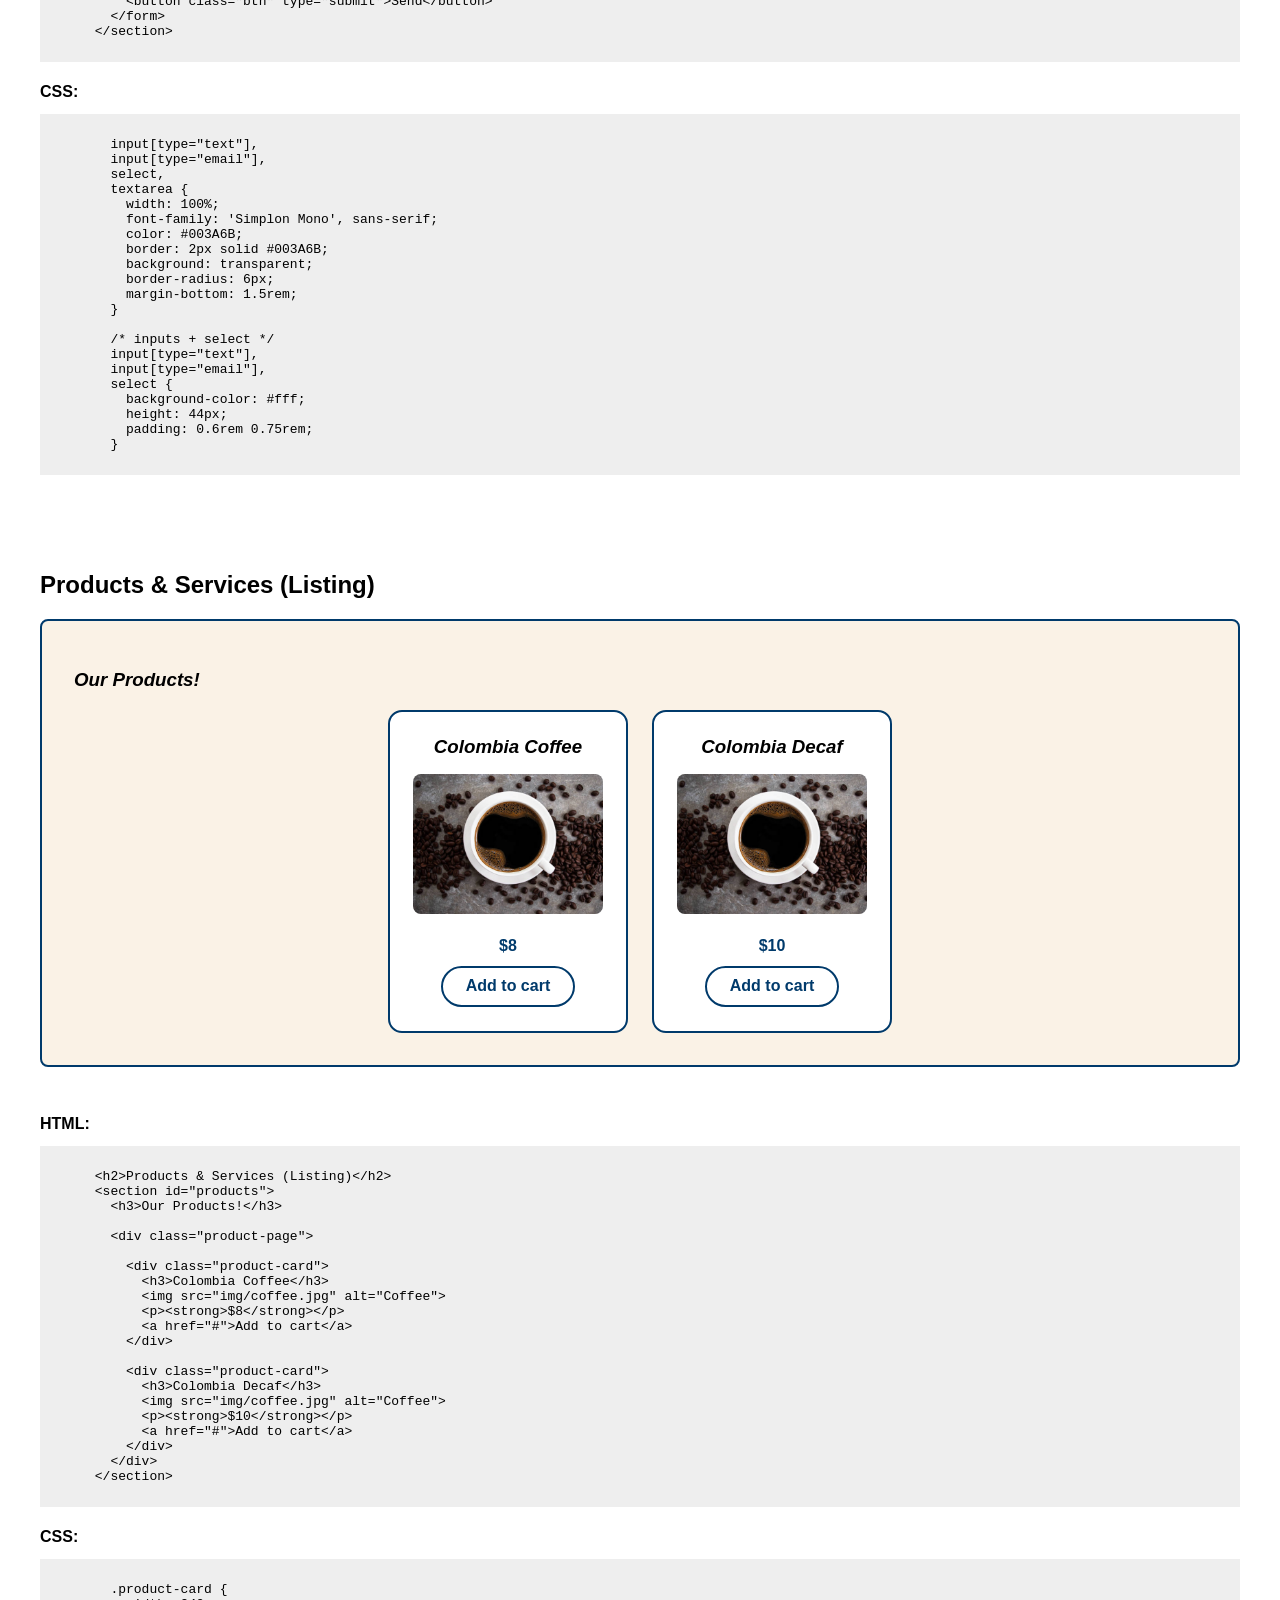
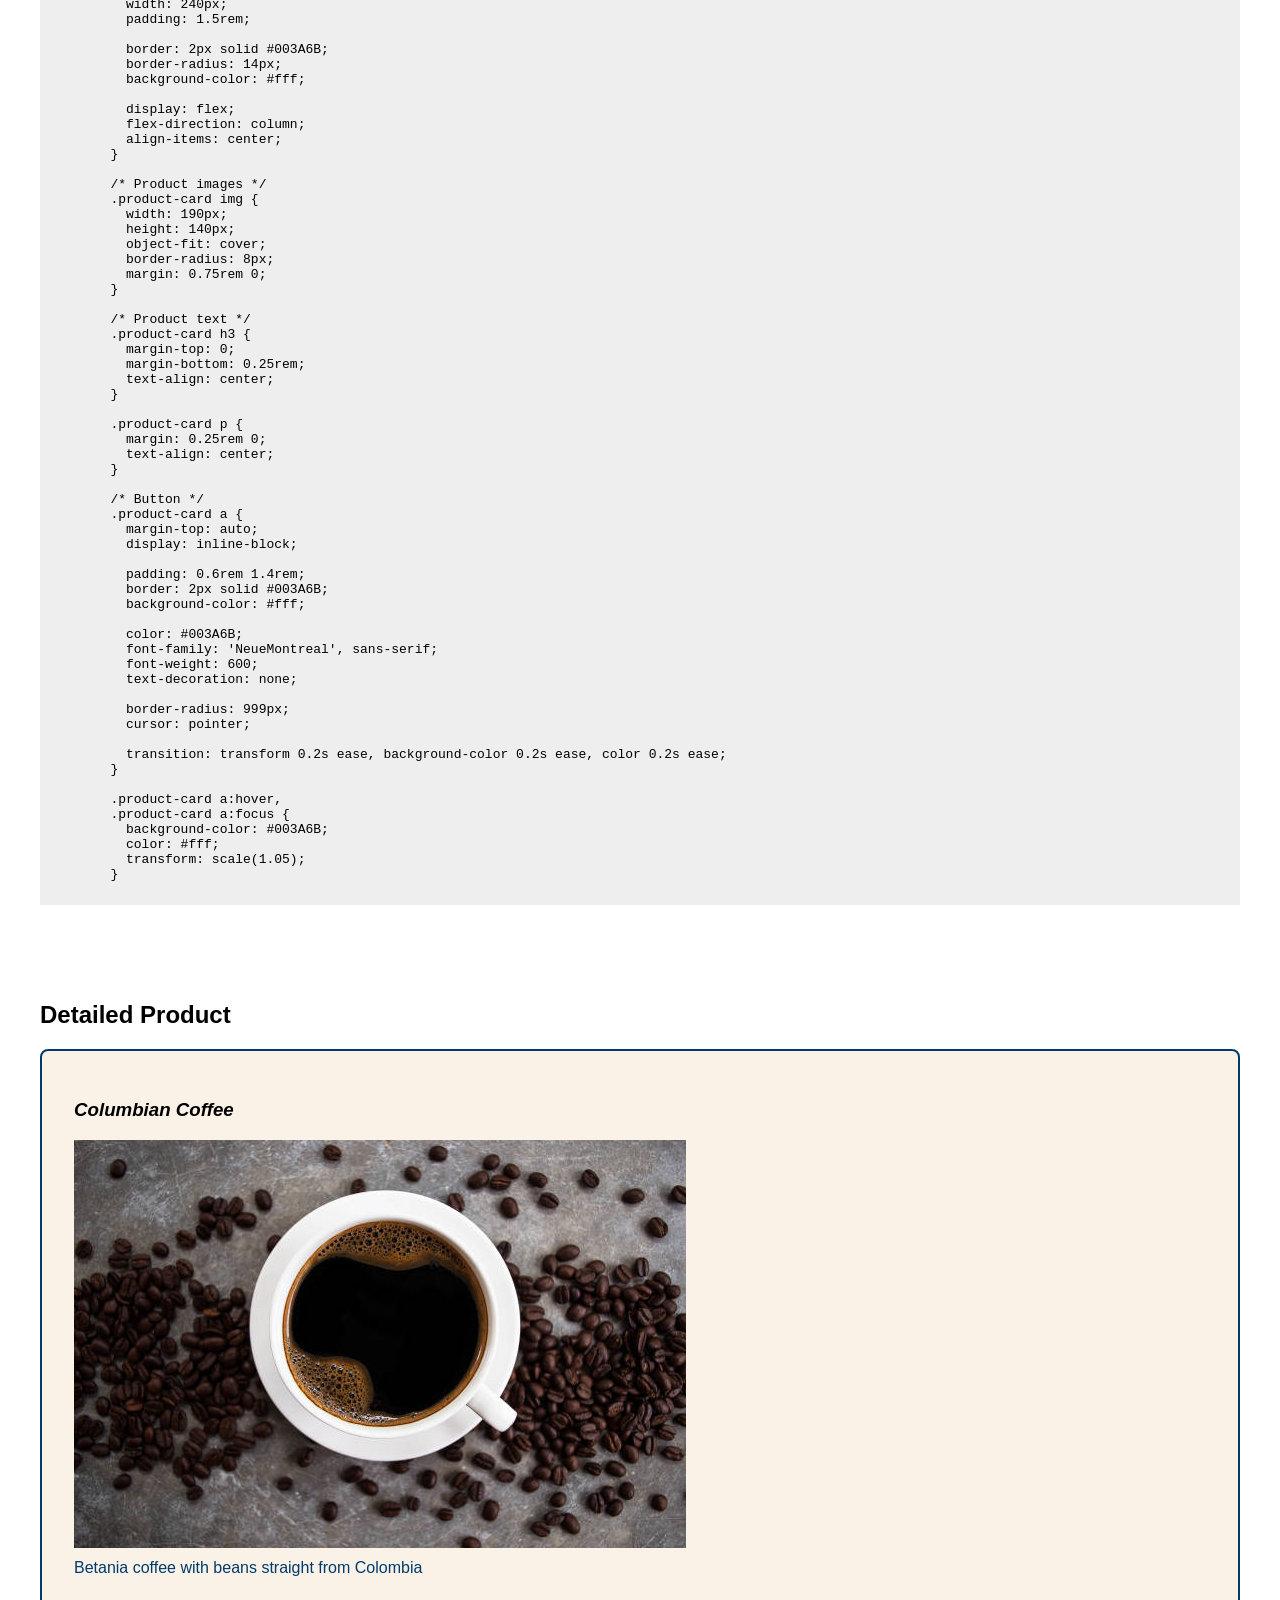
==== commit b2bc0694: "fixed product.html to home.html" ====
--- a/index.html
+++ b/index.html
@@ -20,7 +20,7 @@
         <a href="#interactive_elements">Interactive Elements</a>
         <a href="#text_elements">Text Elements</a>
         <a href="#combined_elements">Combined Elements</a>
-        <a href="product.html">Product Listing Template</a>
+        <a href="home.html">Product Listing Template</a>
         <a href="checkout.html">Checkout Template</a>
         <a href="#citations">Citations</a>
       </nav>
--- a/css/main.css
+++ b/css/main.css
@@ -89,7 +89,7 @@
   justify-content: center;
   padding-left: 10%;
   padding-right: 10%;
-  padding-top: 0.75rem;
+  padding-top: 0.25rem;
 }
 
 .navbar ul li {
@@ -105,7 +105,8 @@
   font-style: normal;
   font-weight: bold;
   text-decoration: none;
-  font-size: 1.5rem;
+  font-size: 1rem;
+  letter-spacing: 0.1em;
 }
 
 .navbar ul li a::after {
@@ -114,7 +115,7 @@
   left: 0;
   bottom: -4px;
   width: 100%;
-  height: 2.5px;
+  height: 2px;
   background-color: #003A6B;
   transform: scaleX(0);
   transform-origin: left;
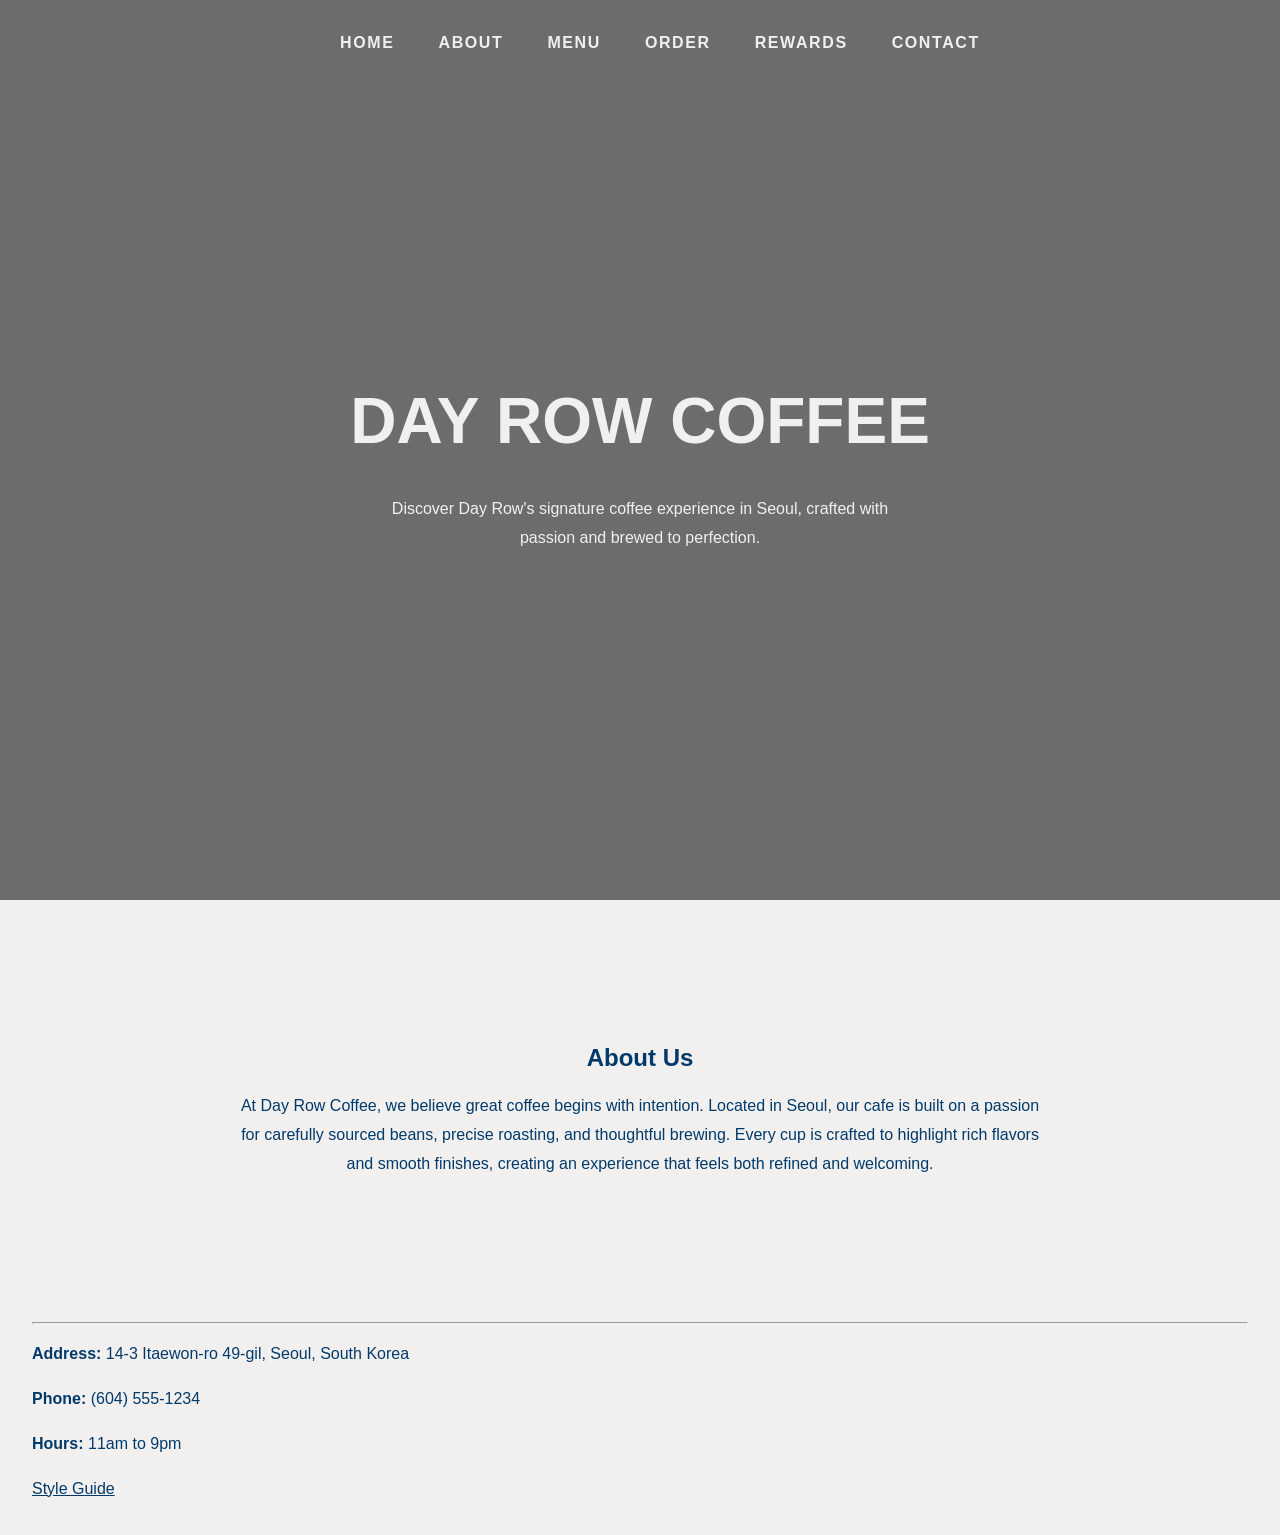
==== commit b9bd1d6c: "added stuff" ====
--- a/index.html
+++ b/index.html
@@ -1,1177 +1,60 @@
 <!doctype html>
 <html lang="en">
   <head>
-    <meta charset="utf-8" >
-    <title>P02 - Style Guide Template</title>
-
-    <link href="css/main.css" rel="stylesheet">
-    <link href="css/font.css" rel="stylesheet">
+    <meta charset="UTF-8" />
+    <meta name="viewport" content="width=device-width, initial-scale=1.0" />
+    <title>Day Row</title>
+    <link rel="icon" type="image/png" href="img/icon.jpg" />
+    <link href="css/home.css" rel="stylesheet" />
+    <link href="css/fonts.css" rel="stylesheet" />
   </head>
-
   <body>
     <header>
-      <h1>P02 - Style Guide Template</h1>
-
-      <p>
-        A template you can use to start building out your own style guides with.
-      </p>
-
-      <nav>
-        <a href="#interactive_elements">Interactive Elements</a>
-        <a href="#text_elements">Text Elements</a>
-        <a href="#combined_elements">Combined Elements</a>
-        <a href="home.html">Product Listing Template</a>
-        <a href="checkout.html">Checkout Template</a>
-        <a href="#citations">Citations</a>
+      <nav class="navbar">
+        <ul>
+          <li><a href="index.html">HOME</a></li>
+          <li><a href="#about">ABOUT</a></li>
+          <li><a href="menu.html">MENU</a></li>
+          <li><a href="order.html">ORDER</a></li>
+          <li><a href="#cx-signup">REWARDS</a></li>
+          <li><a href="#footer">CONTACT</a></li>
+        </ul>
       </nav>
     </header>
-    
-    <!-- INTERACTIVE ELEMENTS SECTION // -->
-    <section id="interactive_elements">
-      <h2>Interactive Elements</h2>
 
-      <section class="element">
-        <h3>In-text link</h3>
-        <!--In-text link example, I just wanted to learn more how I could utilize the in-text link in different way and found nav bar-->
+    <section class="hero">
+      <div class="hero-text">
+        <h1>DAY ROW COFFEE</h1>
         <p>
-          You can view <a href="menu.html">our menu</a> for today's offering.
+          Discover Day Row's signature coffee experience in Seoul, crafted with
+          passion and brewed to perfection.
         </p>
-
-        <h4>HTML:</h4>
-        <code>
-          &lt;p&gt;You can view &gt;a href="menu.html"&gt;our menu&gt;/a&gt; for
-          today's offering.&gt;/p&gt;
-        </code>
-
-        <h4>CSS:</h4>
-        <code>
-          a { <br>
-          color:#1a2054; <br>
-          } <br>
-
-          a:hover, a:focus{ <br>
-          color: #003A6B; <br>
-          text-decoration: none; <br>
-          }
-        </code>
-      </section>
-
-      <!-- Default Button styling section -->
-      <section class="element">
-        <h3>Navigation Link</h3>
-
-        <h4>CSS selector:</h4>
-        <p>.button-nav</p>
-
-        <h4>Sample code:</h4>
-        <code>&lt;a href="#" class="button"&gt;Default Button&lt;/a&gt;</code>
-
-        <h4>Rendered element:</h4>
-        <a class="button-nav" href="#">Default Button</a> <br>
-      </section>
-
-      <section class="element">
-        <h3>Submit/Reset Buttons</h3>
-        <button class="btn">Submit</button>
-        <button class="btn">Reset</button>
-
-        <h4>HTML:</h4>
-        <code>
-          &lt;button&gt;Submit&lt;/button&gt; <br>
-          &lt;button&gt;Reset&lt;/button&gt;
-        </code>
-
-        <h4>CSS:</h4>
-        <code>
-          .btn { font-family: 'NeueMontreal';  <br>
-            font-weight: normal;  <br>
-            font-size: large;  <br>
-            margin: 100px;  <br>
-            padding: 15px 45px;  <br>
-            border: 3px solid #A62C2C; <br>
-            background: none;  <br>
-            outline: none;  <br>
-            color: #1a2054;  <br>
-            position: relative; <br>
-            z-index: 0;  <br>
-            border-radius: 12px;  <br>
-            transition: transform 0.3s ease;  <br>
-          } <br>
-          .btn:hover {  <br>
-            transform: scale(1.05);  <br>
-            background-color: #b4b4b4;  <br>
-          }
-        </code>
-      </section>
-
-      <section class="element">
-        <h3>Text Input Field with Label</h3>
-        <div class="container">
-          <div class="form-box">
-            <h1 class="order-detail">Order Details</h1>
-            <form>
-              <label for="form-customer">Name:</label>
-              <input
-                type="text"
-                id="form-customer"
-                class="form-input"
-                placeholder="type your name here"
-              />
-              <br>
-
-              <label for="form-phone-number">Phone Number:</label>
-              <input
-                type="text"
-                id="form-phone-number"
-                class="form-input"
-                placeholder="type your phone number here"
-              />
-            </form>
-          </div>
-        </div>
-
-        <h4>HTML:</h4>
-        <code>
-          &lt;div class="container"&gt; <br>
-          &lt;div class="form-box"&gt; <br>
-            &lt;h1 class="order-detail"&gt;Order Details&lt;/h1&gt; <br>
-            &lt;form&gt; <br>
-              &lt;label for="form-customer"&gt;Name:&lt;/label&gt; <br>
-              &lt;input
-                type="text"
-                id="form-customer"
-                class="form-input"
-                placeholder="type your name here"
-              /&gt;
-              <br>
-
-              &lt;label for="form-phone-number"&gt;Phone Number:&lt;/label&gt; <br>
-              &lt;input
-                type="text"
-                id="form-phone-number"
-                class="form-input"
-                placeholder="type your phone number here"
-              /&gt; <br>
-            &lt;/form&gt; <br>
-          &lt;/div&gt; <br>
-        &lt;/div&gt; <br>
-        </code>
-
-        <h4>CSS:</h4>
-        <code>.order-detail { <br>
-  color:##1a2054; <br>
-  font-family: 'NeueMontreal'; <br>
-  font-weight: bold; <br>
-} <br>
-
-.form-box{ <br>
-  min-width: 500px; <br>
-  margin: 0 auto; <br>
-} <br>
-
-.container { <br>
-  max-width: 500px; <br>
-  margin: 0 auto; <br>
-  padding: 5%; <br>
-} <br>
-
-form { <br>
-  max-width: none;<br>
-  margin: 0 auto; <br>
-  text-align: left; <br>
-  padding: 20px 0; <br>
-
-} <br>
-
-label { <br>
-  font-family: 'NeueMontreal'; <br>
-  font-weight: bold; <br>
-  color:#1a2054; <br>
-  margin-bottom: 5rem; <br>
-}<br>
-
-input { <br>
-  font-family: 'Simplon Mono'; <br>
-}
-
-input{ <br>
-  display: block; <br>
-  margin: 0 auto; <br>
-  width: 100%; <br>
-  background: transparent; <br>
-  border: 0; <br>
-  border-bottom: 2px solid #1a2054; <br>
-  outline: none; <br>
-} <br>
- </code>
-      </section>
-
-      <section class="element">
-        <h3>Radio Button with Label</h3>
-        <div class="container">
-          <div class="form-box">
-            <h1 class="meal-option">Select Your Drink Options</h1>
-            <label>
-              <input type="radio" id="4pc" name="chicken" value="4" />
-              <span>Americano</span>
-            </label>
-            <label>
-              <input type="radio" id="8pc" name="chicken" value="8" />
-              <span>Espresso</span>
-            </label>
-            <label>
-              <input type="radio" id="12pc" name="chicken" value="12" />
-              <span>Cortado</span>
-            </label>
-          </div>
-        </div>
-
-        <h4>HTML:</h4>
-        <code>
-          &lt;div class="container"&gt; <br>
-          &lt;div class="form-box"&gt; <br>
-          &lt;h1 class="meal-option"&gt;Select Your Drink Options&lt;/h1&gt;
-          <br>
-          &lt;label&gt; <br>
-          &lt;input type="radio" id="4pc" name="chicken" value="4"&gt; <br>
-          &lt;span&gt;Americano&lt;/span&gt; <br>
-          &lt;/label&gt; <br>
-          &lt;label&gt; <br>
-          &lt;input type="radio" id="8pc" name="chicken" value="8"&gt; <br>
-          &lt;span&gt;Espresso&lt;/span&gt; <br>
-          &lt;/label&gt; <br>
-          &lt;label&gt; <br>
-          &lt;input type="radio" id="12pc" name="chicken" value="12"&gt; <br>
-          &lt;span&gt;Cortado&lt;/span&gt; <br />
-          &lt;/label&gt; <br>
-          &lt;/div&gt; <br>
-          &lt;/div&gt; <br>
-        </code>
-        <h4>CSS:</h4>
-        <code>
-          *:after,
-*:before{ <br>
-  box-sizing: border-box; <br>
-} <br>
-
-.meal-option { <br>
-  margin-left: 10px; <br>
-  font-family: 'NeueMontreal'; <br>
-  font-weight: bold; <br>
-  color:#1a2054 <br>
-} <br>
-
-.container{ <br>
-  height: 200px; <br>
-  display: flex; <br>
-  align-items: center; <br>
-  justify-content: center; <br>
-} <br>
-
-input[type="radio"]{ <br>
-  display: none; <br>
-} <br>
- 
-label{ <br>
-  display: block; <br>
-  cursor: pointer; <br>
-  font-weight: normal; <br>
-  margin-bottom: 10px; <br>
-} <br>
-
-label span{ <br>
-  display: inline-flex; <br>
-  align-items: center; <br>
-  padding: 10px 20px 10px 10px; <br>
-  border-radius: 25px; <br>
-  transition: .25s ease; <br>
-} <br>
-
-label span:hover,
-input[type="radio"]:checked + span{ <br>
-  background-color: #b4b4b4; <br>
-} <br>
-
-label span:before{ <br>
-  content: ""; <br>
-  background-color: #fff; <br>
-  width: 20px; <br>
-  height: 20px; <br>
-  border-radius: 25%; <br>
-  margin-right: 10px; <br>
-  transition: .25s ease; <br>
-  box-shadow:  inset 0 0 0 2px #1a2054; <br>
-} <br>
-
-input[type="radio"]:checked + span:before{ <br>
-  box-shadow: inset 0 0 0 10px #1a2054; <br>
-} <br>
-
-        </code>
-      </section>
-
-      <section class="element">
-        <h3>Image as a Link</h3>
-        <a
-          href="https://mindtrip.ai/restaurant/seoul-south-korea/day-row/re-ZwA5ZcJ0"
-        >
-          <img
-            src="img/coffee.jpg"
-            class="hero-img"
-            alt="picture of coffee cup close up shot"
-          >
-        </a>
-
-        <h4>HTML:</h4>
-        <code>
-          &lt;a
-          href="https://mindtrip.ai/restaurant/seoul-south-korea/day-row/re-ZwA5ZcJ0"&gt;
-          <br >
-          &lt;img src="img/chicken_leg.jpg" class="hero-img" alt="picture of coffee cup close up shot"&gt; <br >
-          &lt;/a&gt;
-        </code>
-
-        <h4>CSS:</h4>
-        <code>
-          .hero-img { <br >
-          max-width: 500px; <br >
-          height: auto; <br >
-          transition: 0.3s ease; <br >
-          } <br >
-
-          .hero-img:hover { <br>
-          transform: scale(1.05); <br >
-          } <br />
-
-          .hero-img:active { <br >
-          border: 10px solid#003A6B; <br >
-          }
-        </code>
-      </section>
+      </div>
     </section>
-    <!-- // INTERACTIVE ELEMENTS SECTION -->
-
-    <!-- TEXT ELEMENTS SECTION // -->
-    <section id="text_elements">
-      <h2>Text Elements</h2>
-
-      <!--used a class here for h3 example so it doesnt clash with the existing css for h3-->
-      <section class="element">
-        <h3>Headings</h3>
-        <h1 class="example">Heading 1</h1>
-        <h2 class="example">Heading 2</h2>
-        <h3 class="example">Heading 3</h3>
-        <h4 class="example">Heading 4</h4>
-
-        <h4>HTML:</h4>
-        <code>
-          &lt;h1 class="example"&gt;Heading 1&lt;/h1&gt; <br >
-          &lt;h2 class="example"&gt;Heading 2&lt;/h2&gt; <br >
-          &lt;h3 class="example"&gt;Heading 3&lt;/h3&gt; <br >
-          &lt;h4 class="example"&gt;Heading 4&lt;/h4&gt; <br >
-        </code>
-        <h4>CSS:</h4>
-        <code>
-          .example {  <br >
-            font-style: normal; <br >
-            color:#1a2054; <br />
-          }
-        </code>
-      </section>
-
-      <section class="element">
-        <h3>Paragraphs</h3>
-        <!--Pulled this paragraph from a news article that reports the Day Row Cafe-->
+    <main>
+      <section id="about">
+        <h1>About Us</h1>
         <p>
-          Day Row is a charming cafe nestled in a quiet alley in Hannam-dong, Seoul. 
-          Known for its delectable scones and cakes, it offers a serene atmosphere away from the city's hustle. 
+          At Day Row Coffee, we believe great coffee begins with intention. 
+          Located in Seoul, our cafe is built on a passion for carefully sourced beans, precise roasting, and thoughtful brewing. 
+          Every cup is crafted to highlight rich flavors and smooth finishes, creating an experience that feels both refined and welcoming.
         </p>
-
-        <h4>HTML:</h4>
-        <code>
-          &lt;p&gt;Day Row is a charming cafe nestled in a quiet alley in Hannam-dong, Seoul. 
-          Known for its delectable scones and cakes, it offers a serene atmosphere away from the city's hustle. &lt;/p&gt;
-        </code>
-        <h4>CSS:</h4>
-        <code>
-          p { <br>
-            font-family: 'Simplon Mono'; <br >
-             font-style: normal; <br >
-            line-height: 2; <br >
-            max-width: 45rem;  <br >
-              color:#1a2054; <br >
-            }
-        </code>
-      </section>
-
-      <section class="element">
-        <h3>Numbered Lists</h3>
-        <ol>
-          <li>Americano</li>
-          <li>Espresso</li>
-          <li>Macchiato</li>
-          <li>Cortado</li>
-        </ol>
-
-        <h4>HTML:</h4>
-        <code>
-          &lt;ol&gt; <br >
-          &lt;li&gt;Americano&lt;/li&gt; <br >
-          &lt;li&gt;Espresso&lt;/li&gt; <br >
-          &lt;li&gt;Macchiato&lt;/li&gt; <br >
-          &lt;li&gt;Cortado&lt;/li&gt; <br >
-          &lt;/ol&gt;
-        </code>
-        <h4>CSS:</h4>
-        <code>
-          ol { <br >
-            color:#1a2054 <br >
-          }
-        </code>
-
-      </section>
-    </section>
-    <!-- // TEXT ELEMENTS SECTION -->
-
-    <!-- COMBINED ELEMENTS SECTION // -->
-    <section id="combined_elements">
-      <h2>Combined Elements</h2>
-
-      <section class="element">
-        <h3>Main Navigation</h3>
-        <!--Learned that it is conventional to use unordered list for navbar and I can utilize in-text link to link page from FreeCodeCamp-->
-
-        <nav class="navbar">
-          <ul>
-            <li>
-              <a href="index.html" class="Home-NavBar">Home</a>
-            </li>
-            <li>
-              <a href="menu.html" class="Menu-NavBar">Menu</a>
-            </li>
-            <li>
-              <a href="about.html" class="About-NavBar">About</a>
-            </li>
-            <li>
-              <a href="order.html" class="Order-NavBar">Order</a>
-            </li>
-            <li>
-              <a href="contact.html" class="Contact-NavBar">Contact</a>
-            </li>
-          </ul>
-        </nav>
-        
-        <h4>HTML:</h4>
-        <code>
-          &lt;nav class="navbar"&gt; <br >
-          &lt;ul&gt; <br >
-          &lt;li&gt; <br >
-          &lt;a href="index.html" class="Home-NavBar"&gt;Home&lt;/a&gt; <br >
-          &lt;/li&gt; <br >
-          &lt;li&gt; <br >
-          &lt;a href="menu.html" class="Menu-NavBar"&gt;Menu&lt;/a&gt; <br >
-          &lt;/li&gt; <br >
-          &lt;li&gt; <br >
-          &lt;a href="about.html" class="About-NavBar"&gt;About&lt;/a&gt; <br >
-          &lt;/li&gt; <br >
-          &lt;li&gt; <br >
-          &lt;a href="order.html" class="Order-NavBar"&gt;Order&lt;/a&gt; <br >
-          &lt;/li&gt; <br >
-          &lt;li&gt; <br >
-          &lt;a href="contact.html" class="Contact-NavBar"&gt;Contact&lt;/a&gt;
-          <br >
-          &lt;/li&gt; <br >
-          &lt;/ul&gt; <br >
-          &lt;/nav&gt;
-        </code>
-        <h4>CSS:</h4>
-        <code>
-          .navbar { <br >
-  display: flex; <br >
-  align-items: center; <br >
-  justify-content: space-between; <br>
-  padding-top: 40px; <br >
-  padding-left: 10%; <br >
-  padding-right: 10%; <br >
-} <br >
-
-.navbar ul li { <br >
-  list-style-type: none; <br >
-  display: inline-block; <br >
-  padding: 10px 20px;  <br >
-} <br >
-
-.navbar ul li a { <br >
-  color:#A62C2C; <br>
-  font-family: 'NeueMontreal'; <br >
-  font-weight: bold;  <br >
-  text-decoration: none; <br >
-} <br >
-
-.navbar ul li a:hover { <br >
-  color:#003A6B; <br >
-  transition: .3s;<br >
-} <br >
-        </code>
-      </section>
-
-      <section class="element">
-        <h3>Payment Form</h3>
-        <!--referred to W3School for the Checkout Form-->
-        <div class="payment-container">
-  <div class="payment-box">
-    <h1 class="payment-title">Payment</h1>
-    <form>
-      <label for="cname">Name on Card</label>
-      <input
-        type="text"
-        id="cname"
-        name="card-name"
-        placeholder="Name"
-      />
-      <br />
-
-      <label for="ccnum">Credit card number</label>
-      <input
-        type="text"
-        id="ccnum"
-        name="card-number"
-        placeholder="1111-2222-3333-4444"
-      />
-      <br />
-
-      <label for="exp-mm-yr">Exp Month/Year</label>
-      <input
-        type="text"
-        id="exp-mm-yr"
-        name="exp-mm-yr"
-        placeholder="mm/yr"
-      />
-      <br />
-
-      <label for="cvv">CVV</label>
-      <input
-        type="text"
-        id="cvv"
-        name="cvv"
-        placeholder="xxx"
-      />
-      <br />
-      <button class="btn" type="submit">Purchase</button>
-    </form>
-  </div>
-</div>
-
-        <h4>HTML:</h4>
-        <code>
-          &lt;div class="payment-container"&gt; <br >
-          &lt;div class="payment-box"&gt; <br >
-            &lt;h1 class="payment-title"&gt;Payment&lt;/h1&gt; <br >
-            &lt;form&gt; <br >
-              &lt;label for="cname"&gt;Name on Card&lt;/label&gt; <br >
-              &lt;input 
-                type="text"
-                id="cname"
-                name="card-name"
-                placeholder="Name"
-              /&gt; <br >
-              
-              &lt;label for="ccnum"&gt;Credit card number&lt;/label&gt; <br >
-              &lt;input
-                type="text"
-                id="ccnum"
-                name="card-number"
-                placeholder="1111-2222-3333-4444"
-              /&gt; 
-              <br >
-              &lt;label for="exp-mm-yr"&gt;Exp Month/Year&lt;/label&gt; <br>
-              &lt;input
-                type="text"
-                id="exp-mm-yr"
-                name="exp-mm-yr"
-                placeholder="mm/yr"
-              /&gt; 
-              <br >
-              &lt;label for="cvv"&gt;CVV&lt;/label&gt; <br >
-              &lt;input type="text" id="cvv" name="cvv" placeholder="xxx" /&gt; <br >
-            &lt;/form&gt; <br >
-          &lt;/div&gt; <br >
-        &lt;/div&gt; <br >
-        </code>
-        <h4>CSS:</h4>
-        <code>
-          .payment-container { <br >
-  max-width: 500px; <br >
-  margin: 0 auto; <br >
-  padding: 5%; <br >
-} <br >
-
-.payment-box { <br >
-  min-width: 500px; <br >
-  margin: 0 auto; <br >
-
-} <br >
-
-.payment-title { <br >
-  color: #A62C2C; <br >
-  font-family: 'NeueMontreal'; <br >
-  font-weight: bold; <br >
-  font-style: normal; <br >
-}
-        </code>
       </section>
 
       
-    <!-- // COMBINED ELEMENTS SECTION -->
-    <section id="Branding-Ideas">
-      <h2>Brand Ideas</h2>
-      <section class="element">
-        <h3>What does the company do, or offer?</h3>
+    </main>
+    <footer id="footer">
+      <div class="footer-container">
+        <hr />
         <p>
-          Day Row Coffee is a coffee shop that focuses on creating a relaxed and inviting cafe experience. 
-          They offer coffee and desserts in a space designed to feel calm and minimal. 
-          More than just a place to grab a drink,  Day Row Coffee is meant to be a spot where people can slow down, 
-          relax, and enjoy spending time whether they are meeting friends, getting some work done, or taking a quiet break from the city.
+          <strong>Address:</strong> 14-3 Itaewon-ro 49-gil, Seoul, South Korea
         </p>
-        <h4>HTML:</h4>
-        <code>
-          &lt;p&gt;Day Row Coffee is a coffee shop that focuses on creating a relaxed and inviting cafe experience. 
-          They offer coffee and desserts in a space designed to feel calm and minimal. 
-          More than just a place to grab a drink, Day Row Coffee is meant to be a spot where people can slow down, 
-          relax, and enjoy spending time whether they are meeting friends, getting some work done, or taking a quiet break from the city.&lt;/p&gt;
-        </code>
-      </section>
-
-      <section class="element">
-        <h3>Who is the company to potential customers? (as a person)</h3>
-        <p>
-          Day Row Coffee feels like a calm and minimal person who values quality and intention over speed. 
-          It comes across as someone who does not rush, who takes their time and believes that doing things well matters more than doing them fast.
-        </p>
-        <h4>HTML:</h4>
-        <code>
-          &lt;p&gt;Day Row Coffee feels like a calm and minimal person who values quality and intention over speed. 
-          It comes across as someone who does not rush, who takes their time and believes that doing things well matters more than doing them fast.&lt;/p&gt;
-        </code>
-      </section>
-
-      <section class="element">
-        <h3>
-          Why might this company entice someone to purchase a product or service
-        </h3>
-        <p>
-          Day Row Coffee may entice people to purchase because it offers more than just a product. 
-          The calm and minimal environment makes customers feel relaxed as an escape from work life, which can be especially appealing in a busy city.
-        </p>
-        <h4>HTML:</h4>
-        <code>
-          &lt;p&gt;Day Row Coffee may entice people to purchase because it offers more than just a product. 
-          The calm and minimal environment makes customers feel relaxed as an escape from work life, which can be especially appealing in a busy city.&lt;/p&gt;
-        </code>
-      </section>
-    </section>
-        <section id="content_requirements">
-      <h2>Company Updates &amp; Events</h2>
-
-      <section id="updates">
-        <ul>
-          <li><strong>Feb 14:</strong> Valentine's Special</li>
-          <li><strong>Mar 01:</strong> New spicy recipe test</li>
-          <li><strong>Ongoing:</strong> Follow social channels for daily offers.</li>
-        </ul>
-      </section>
-
-      <h4>HTML:</h4>
-      <pre><code>
-      &lt;section id="content_requirements">
-      &lt;h2>Company Updates &amp; Events&lt;/h2>
-
-      &lt;section id="updates">
-        &lt;ul>
-          &lt;li>&lt;strong>Feb 14:&lt;/strong> Valentine's Special&lt;/li>
-          &lt;li>&lt;strong>Mar 01:&lt;/strong> New spicy recipe test&lt;/li>
-          &lt;li>&lt;strong>Ongoing:&lt;/strong> Follow social channels for daily offers.&lt;/li>
-        &lt;/ul>
-      &lt;/section>
-      </code></pre>
-
-      <h4>CSS:</h4>
-      <pre><code>
-      #content_requirements li {
-        border: 2px solid #003A6B;
-        background-color: #fff;
-        padding: 1rem 1.5rem;
-        margin-bottom: 1rem;
-        border-radius: 6px;
-        font-family: 'Simplon Mono', sans-serif;
-        color: #003A6B;
-      }
-      </code></pre>
-
-      <h2>About The Company</h2>
-      <section id="about">
-        <p>
-          DAY ROW, A cafe in Itaewon, one of the most minimal aesthetic cafe's for people who enjoy a quiet premise with delicious cofee and pastries.
-        </p>
-      </section>
-
-      <h4>HTML:</h4>
-      <pre><code>
-      &lt;section id="about">
-        &lt;p>
-          DAY ROW, A cafe in Itaewon, one of the most minimal aesthetic cafe's for people who enjoy a quiet premise with delicious cofee and pastries.
-        &lt;/p>
-      </code></pre>
-
-      <h4>CSS:</h4>
-      <pre><code>
-        p {
-          font-family: 'Simplon Mono', sans-serif;
-          margin-top: 0;
-          line-height: 2;
-          max-width: 45rem;
-          color: #003A6B;
-        }
-      </code></pre>
-
-      <h2>Contact</h2>
-      <section id="contact">
-        <h3>Contact us!</h3>
-        <p>
-          14-3 Itaewon-ro 49-gil, Seoul, South Korea<br>
-          Phone: <a href="tel:+16045551234">(604) 555-1234</a><br>
-          Email: <a href="mailto:info@lachicken.example">info@lachicken.example</a>
-        </p>
-
-        <form id="contact-form">
-          <label for="contact-name">Name</label>
-          <input id="contact-name" name="name" type="text" />
-
-          <label for="contact-email">Email</label>
-          <input id="contact-email" name="email" type="email" />
-
-          <label for="contact-message">Message</label>
-          <textarea id="contact-message" name="message"></textarea>
-
-          <button class="btn" type="submit">Send</button>
-        </form>
-      </section>
-
-      <h4>HTML:</h4>
-      <pre><code>
-      &lt;section id="contact">
-        &lt;h3>Contact us!&lt;/h3>
-        &lt;p>
-          14-3 Itaewon-ro 49-gil, Seoul, South Korea&lt;br>
-          Phone: &lt;a href="tel:+16045551234">(604) 555-1234&lt;/a>&lt;br>
-          Email: &lt;a href="mailto:info@lachicken.example">info@lachicken.example&lt;/a>
-        &lt;/p>
-
-        &lt;form id="contact-form">
-          &lt;label for="contact-name">Name&lt;/label>
-          &lt;input id="contact-name" name="name" type="text" />
-
-          &lt;label for="contact-email">Email&lt;/label>
-          &lt;input id="contact-email" name="email" type="email" />
-
-          &lt;label for="contact-message">Message&lt;/label>
-          &lt;textarea id="contact-message" name="message">&lt;/textarea>
-
-          &lt;button class="btn" type="submit">Send&lt;/button>
-        &lt;/form>
-      &lt;/section>
-      </code></pre>
-
-      <h4>CSS:</h4>
-      <pre><code>
-        input[type="text"],
-        input[type="email"],
-        select,
-        textarea {
-          width: 100%;
-          font-family: 'Simplon Mono', sans-serif;
-          color: #003A6B;
-          border: 2px solid #003A6B;
-          background: transparent;
-          border-radius: 6px;
-          margin-bottom: 1.5rem;
-        }
-
-        /* inputs + select */
-        input[type="text"],
-        input[type="email"],
-        select {
-          background-color: #fff;
-          height: 44px;
-          padding: 0.6rem 0.75rem;
-        }
-      </code></pre>
-
-      <h2>Products &amp; Services (Listing)</h2>
-      <section id="products">
-        <h3>Our Products!</h3>
-        <!-- Product card -->
-        <div class="product-page">
-
-          <div class="product-card">
-            <h3>Colombia Coffee</h3>
-            <img src="img/coffee.jpg" alt="Coffee">
-            <p><strong>$8</strong></p>
-            <a href="#">Add to cart</a>
-          </div>
-
-          <div class="product-card">
-            <h3>Colombia Decaf</h3>
-            <img src="img/coffee.jpg" alt="Coffee">
-            <p><strong>$10</strong></p>
-            <a href="#">Add to cart</a>
-          </div>
-        </div>
-      </section>
-
-      <h4>HTML:</h4>
-      <pre><code>
-      &lt;h2>Products &amp; Services (Listing)&lt;/h2>
-      &lt;section id="products">
-        &lt;h3>Our Products!&lt;/h3>
-        <!-- Product card -->
-        &lt;div class="product-page">
-
-          &lt;div class="product-card">
-            &lt;h3>Colombia Coffee&lt;/h3>
-            &lt;img src="img/coffee.jpg" alt="Coffee">
-            &lt;p>&lt;strong>$8&lt;/strong>&lt;/p>
-            &lt;a href="#">Add to cart&lt;/a>
-          &lt;/div>
-
-          &lt;div class="product-card">
-            &lt;h3>Colombia Decaf&lt;/h3>
-            &lt;img src="img/coffee.jpg" alt="Coffee">
-            &lt;p>&lt;strong>$10&lt;/strong>&lt;/p>
-            &lt;a href="#">Add to cart&lt;/a>
-          &lt;/div>
-        &lt;/div>
-      &lt;/section>
-      </code></pre>
-
-      <h4>CSS:</h4>
-      <pre><code>
-        .product-card {
-          width: 240px;
-          padding: 1.5rem;
-
-          border: 2px solid #003A6B;
-          border-radius: 14px;
-          background-color: #fff;
-
-          display: flex;
-          flex-direction: column;
-          align-items: center;
-        }
-
-        /* Product images */
-        .product-card img {
-          width: 190px;
-          height: 140px;
-          object-fit: cover;
-          border-radius: 8px;
-          margin: 0.75rem 0;
-        }
-
-        /* Product text */
-        .product-card h3 {
-          margin-top: 0;
-          margin-bottom: 0.25rem;
-          text-align: center;
-        }
-
-        .product-card p {
-          margin: 0.25rem 0;
-          text-align: center;
-        }
-
-        /* Button */
-        .product-card a {
-          margin-top: auto;
-          display: inline-block;
-
-          padding: 0.6rem 1.4rem;
-          border: 2px solid #003A6B;
-          background-color: #fff;
-
-          color: #003A6B;
-          font-family: 'NeueMontreal', sans-serif;
-          font-weight: 600;
-          text-decoration: none;
-
-          border-radius: 999px;
-          cursor: pointer;
-
-          transition: transform 0.2s ease, background-color 0.2s ease, color 0.2s ease;
-        }
-
-        .product-card a:hover,
-        .product-card a:focus {
-          background-color: #003A6B;
-          color: #fff;
-          transform: scale(1.05);
-        }
-      </code></pre>
-
-      <h2>Detailed Product</h2>
-      <section id="Columbia Coffee">
-        <h3 id="detailedProduct">Columbian Coffee</h3>
-        <img src="img/coffee.jpg" alt="Coffee">
-        <p>
-          Betania coffee with beans straight from Colombia
-        </p>
-        <p><strong>Addons:</strong> Bourbon, Honey.</p>
-        <button class="btn" onclick="location.href='checkout.html'">Buy Now</button>
-      </section>
-      <h4>HTML:</h4>
-      <pre><code>
-      &lt;section id="Columbia Coffee">
-         &lt;h3 id="detailedProduct">Columbian Coffee &lt;/h3>
-         &lt;img src="img/coffee.jpg" alt="Coffee">
-         &lt;p>
-          Betania coffee with beans straight from Colombia
-         &lt;/p>
-         &lt;p> &lt;strong>Addons: &lt;/strong> Bourbon, Honey. &lt;/p>
-         &lt;button class="btn" onclick="location.href='checkout.html'">Buy Now &lt;/button>
-       &lt;/section>
-      </code></pre>
-
-      <h4>CSS:</h4>
-      <pre><code>
-      .btn {
-        font-family: 'NeueMontreal', sans-serif;
-        font-size: large;
-        padding: 15px 45px;
-        border: 3px solid #003A6B;
-        background: none;
-        color: #003A6B;
-        border-radius: 12px;
-        cursor: pointer;
-        transition: transform 0.3s ease, background-color 0.3s ease;
-        background-color: #fff;
-      }
-
-      .btn:hover {
-        transform: scale(1.05);
-        background-color: #fff;
-      }
-
-      /* Forms */
-
-      label {
-        display: block;
-        font-family: 'NeueMontreal', sans-serif;
-        font-weight: bold;
-        color: #003A6B;
-        margin-bottom: 0.4rem;
-      }
-      </code></pre>
-
-      <section id="purchase-process">
-        <h3>How to Purchase</h3>
-        <ol>
-          <li>Choose a product from the listing or product page.</li>
-          <li>Click "Buy Now" to add the item to the cart.</li>
-          <li>Review your order on the checkout page and enter payment details.</li>
-          <li>Confirm purchase; you'll receive an order confirmation and ETA.</li>
-        </ol>
-        <p>See <a href="checkout.html">Checkout Template</a> for the payment form.</p>
-      </section>
-
-      <h4>HTML:</h4>
-      <pre><code>
-      &lt;section id="purchase-process">
-        &lt;h3>How to Purchase&lt;/h3>
-        &lt;ol>
-          &lt;li>Choose a product from the listing or product page.&lt;/li>
-          &lt;li>Click "Buy Now" to add the item to the cart.&lt;/li>
-          &lt;li>Review your order on the checkout page and enter payment details.&lt;/li>
-          &lt;li>Confirm purchase; you'll receive an order confirmation and ETA.&lt;/li>
-        &lt;/ol>
-        &lt;p>See &lt;a href="checkout.html">Checkout Template&lt;/a> for the payment form.&lt;/p>
-      &lt;/section>
-      </code></pre>
-
-      <h4>CSS:</h4>
-      <pre><code>
-      #content_requirements ul,
-      #content_requirements ol {
-        list-style: none;
-        padding-left: 0;
-        text-align: center;
-      }
-      </code></pre>
-
-      <h2>Feedback</h2>
-      <section id="feedback">
-
-        <form id="feedback-form">
-          <h3>Please Rate Us!</h3>
-          <label for="rating">Rating</label>
-          <select id="rating" name="rating">
-            <option value="5">5 — Excellent</option>
-            <option value="4">4 — Good</option>
-            <option value="3">3 — Okay</option>
-            <option value="2">2 — Poor</option>
-            <option value="1">1 — Very Poor</option>
-          </select>
-
-          <label for="feedback-comments">Comments</label>
-          <textarea id="feedback-comments" name="comments"></textarea>
-
-          <button class="btn" type="submit">Submit Feedback</button>
-        </form>
-      </section>
-    </section>
-
-    <h4>HTML:</h4>
-    <pre><code>
-    &lt;section id="feedback">
-
-        &lt;form id="feedback-form">
-          &lt;h3>Please Rate Us!&lt;/h3>
-          &lt;label for="rating">Rating&lt;/label>
-          &lt;select id="rating" name="rating">
-            &lt;option value="5">5 — Excellent&lt;/option>
-            &lt;option value="4">4 — Good&lt;/option>
-            &lt;option value="3">3 — Okay&lt;/option>
-            &lt;option value="2">2 — Poor&lt;/option>
-            &lt;option value="1">1 — Very Poor&lt;/option>
-          &lt;/select>
-
-          &lt;label for="feedback-comments">Comments&lt;/label>
-          &lt;textarea id="feedback-comments" name="comments">&lt;/textarea>
-
-          &lt;button class="btn" type="submit">Submit Feedback&lt;/button>
-        &lt;/form>
-      &lt;/section>
-    &lt;/section>
-    </code></pre>
-
-    <h4>CSS:</h4>
-    <pre><code>
-    input[type="text"],
-    input[type="email"],
-    select,
-    textarea {
-      width: 100%;
-      font-family: 'Simplon Mono', sans-serif;
-      color: #003A6B;
-      border: 2px solid #003A6B;
-      background: transparent;
-      border-radius: 6px;
-      margin-bottom: 1.5rem;
-    }
-
-    /* inputs + select */
-    input[type="text"],
-    input[type="email"],
-    select {
-      background-color: #fff;
-      height: 44px;
-      padding: 0.6rem 0.75rem;
-    }
-    </code></pre>
-
-    <section id="Brand-Components">
-      <h2>Brand Components</h2>
-      <section class="element">
-        <h3>Fonts</h3>
-        <ul>
-          <li class="montreal-font">NEUE MONTREAL</li>
-          <li class="simplon-font">SIMPLON MONO</li>
-        </ul>
-
-        <h4>HTML:</h4>
-        <code>
-          &lt;ul&gt; <br />
-          &lt;li class="montreal-font"&gt;NEUE MONTREAL&lt;/li&gt; <br />
-          &lt;li class="simplon-font"&gt;SIMPLON MONO&lt;/li&gt; <br />
-          &lt;/ul&gt;
-        </code>
-      </section>
-
-      <section class="element">
-        <h3>Color Palette</h3>
-        <ul class="color-palette">
-          <li style="color: #f2f0ef">Off-White</li>
-          <li style="color: #1a2054">Dark Blue</li>
-          <li style="color: #000000">Black</li>
-        </ul>
-        <h4>HTML:</h4>
-        <code>
-          &lt;ul class="color-palette"&gt; <br >
-          &lt;li style="color: #f2f0ef;"&gt;Off-White&lt;/li&gt; <br >
-          &lt;li style="color:#1a2054"&gt;Dark Blue&lt;/li&gt; <br >
-          &lt;li style="color: #000000;"&gt;Black&lt;/li&gt; <br >
-          &lt;/ul&gt;
-        </code>
-      </section>
-
-      <section class="element">
-        <h3>Imagery and Art Direction</h3>
-        <h4>Imagery</h4>
-        <img src="img/imagery1.jpg" alt="image of coffee and coffee beans">
-        <img src="img/imagery2.png" alt="image of coffee ">
-        <h4>HTML:</h4>
-        <code>
-          &lt;img src="img/imagery1.jpg" alt="image of coffee and coffee beans"&gt; <br>
-          &lt;img src="img/imagery2.png" alt="image of coffee "&gt;
-        </code>
-        <h4>Art Direction</h4>
-        <img
-          src="img/image.png"
-          class="example-web"
-          alt="inspiration website as reference for branding"
-        >
-        <br />
-        <img
-          src="img/image2.png"
-          class="example-web"
-          alt="inspiration website as reference for branding"
-        >
-        <br />
-         <img
-          src="img/image3.png"
-          class="example-web"
-          alt="inspiration website as reference for branding"
-        >
-         <br />
-        <img
-          src="img/image1.png"
-          class="example-web"
-          alt="inspiration website as reference for branding"
-        >
-        
-        <p>
-          Here are some inspiration websites I have gathered to explore different cafe website branding styles. 
-          Looking at a range of cafe websites helps me visualize how typography, color palettes, imagery, and layout work together to communicate a brands atmosphere and values.
-        </p>
-
-        <h4>HTML:</h4>
-        <code>
-          &lt;img src="img/image.png" class="example-web" alt="inspiration website as reference for branding"&gt; <br />
-          &lt;img src="img/image2.png" class="example-web" alt="inspiration website as reference for branding"&gt; <br />
-          &lt;img src="img/image3.png" class="example-web" alt="inspiration website as reference for branding"&gt; <br />
-          &lt;img src="img/image1.png" class="example-web" alt="inspiration website as reference for branding"&gt; <br />
-          &lt;p&gt;Here are some inspiration websites I have gathered to explore different cafe website branding styles. 
-          Looking at a range of cafe websites helps me visualize how typography, color palettes, imagery, and layout work together to communicate a brands atmosphere and values.&lt;/p&gt;
-        </code>
-      </section>
-    </section>
-
-    <section id="citations">
-      <h2>Citations</h2>
-
-      <ul>
-        
-      </ul>
-    </section>
-    
+        <p><strong>Phone:</strong> (604) 555-1234</p>
+        <p><strong>Hours:</strong> 11am to 9pm</p>
+        <a href="style.html">
+          <p>Style Guide</p>
+        </a>
+      </div>
+    </footer>
   </body>
 </html>
--- a/css/home.css
+++ b/css/home.css
@@ -0,0 +1,271 @@
+body {
+  margin: 0;
+  background-color: #f2f0ef;
+}
+
+header {
+  position: absolute;
+  top: 0;
+  left: 0;
+  width: 100%;
+  z-index: 9999;
+}
+
+p {
+  font-family: 'Simplon Mono', sans-serif;
+  color: #003A6B;
+  line-height: 1.8;
+}
+
+h1, h2 {
+  color: #003A6B;
+}
+
+/*navbar*/
+.navbar {
+  display: flex;
+  align-items: center;
+  justify-content: center;
+  padding-left: 10%;
+  padding-right: 10%;
+  padding-top: 0.5rem;
+}
+
+.navbar ul li {
+  list-style-type: none;
+  display: inline-block;
+  padding: 10px 20px;
+}
+
+.navbar ul li a {
+  position: relative;
+  color: #f2f0ef;
+  font-family: "NeueMontreal", sans-serif;
+  font-style: normal;
+  font-weight: bold;
+  text-decoration: none;
+  font-size: 1rem;
+  letter-spacing: 0.1em;
+}
+
+.navbar ul li a::after {
+  content: "";
+  position: absolute;
+  left: 0;
+  bottom: -4px;
+  width: 100%;
+  height: 2px;
+  background-color: #003a6b;
+  transform: scaleX(0);
+  transform-origin: left;
+  transition: transform 0.5s ease;
+}
+
+.navbar ul li a:hover {
+  color: #003a6b;
+}
+
+.navbar ul li a:hover::after {
+  transform: scaleX(1);
+}
+
+/*hero*/
+.hero {
+  width: auto;
+  min-height: 100vh;
+  display: flex;
+  position: relative;
+  background-image:
+    linear-gradient(rgba(0, 0, 0, 0.55), rgba(0, 0, 0, 0.55)),
+    url("../img/hero.png");
+  background-size: cover;
+  background-position: center;
+  background-repeat: no-repeat;
+}
+
+.hero-img {
+  position: absolute;
+  inset: 0;
+  width: 100vh;
+  height: 100vh;
+  object-fit: cover;
+}
+
+.hero-text {
+  position: absolute;
+  top: 50%;
+  left: 50%;
+  transform: translate(-50%, -50%);
+  z-index: 2;
+  display: flex;
+  flex-direction: column;
+  justify-content: center;
+  align-items: center;
+  text-align: center;
+}
+
+.hero-text h1 {
+  font-family: 'NeueMontreal', sans-serif;
+  color: #f2f0ef;
+  font-size: 4rem;
+}
+
+.hero-text p {
+  font-family: 'Simplon Mono', sans-serif;
+  color: #f2f0ef;
+  width: 60ch;
+  font-size: 1rem;
+  margin-top: -1rem;
+}
+
+#about {
+  max-width: 800px;      
+  margin: 9rem auto;     
+  text-align: center;   
+  padding: 0 2rem;       
+}
+
+#about h1 {
+  font-family: "NeueMontreal", sans-serif;
+}
+/* Product card */
+.product-card {
+  width: 240px;
+  padding: 1.5rem;
+
+  border: 2px solid #003A6B;
+  border-radius: 14px;
+  background-color: #f2f0ef;
+
+  display: flex;
+  flex-direction: column;
+  align-items: center;
+}
+
+/* Product images */
+.product-card img {
+  width: 190px;
+  height: 140px;
+  object-fit: cover;
+  border-radius: 8px;
+  margin: 0.75rem 0;
+}
+
+/* Product text */
+.product-card h3 {
+  margin-top: 0;
+  margin-bottom: 0.25rem;
+  text-align: center;
+}
+
+.product-card p {
+  margin: 0.25rem 0;
+  text-align: center;
+}
+
+/* Button */
+.product-card a {
+  margin-top: auto;
+  display: inline-block;
+
+  padding: 0.6rem 1.4rem;
+  border: 2px solid #003A6B;
+  background-color: #f2f0ef;
+
+  color: #003A6B;
+  font-family: 'NeueMontreal', sans-serif;
+  font-weight: 600;
+  text-decoration: none;
+
+  border-radius: 999px;
+  cursor: pointer;
+
+  transition: transform 0.2s ease, background-color 0.2s ease, color 0.2s ease;
+}
+
+.product-card a:hover,
+.product-card a:focus {
+  background-color: #003A6B;
+  color: #fff;
+  transform: scale(1.05);
+}
+
+#products {
+  max-width: 1100px;
+  margin: 5rem auto 1.5rem auto;
+  padding: 3rem;
+
+  border: 2px solid #003A6B;
+  border-radius: 20px;
+  background-color: #f2f0ef;
+}
+
+/* Center section titles */
+#products h2 {
+  text-align: center;
+  margin-top: 0;
+  margin-bottom: 2.5rem;
+  font-size: 2.5rem;
+  font-family: 'NeueMontreal', sans-serif;
+  color: #003A6B;
+}
+
+#products h3 {
+  text-align: center;
+  margin-top: 0;
+  margin-bottom: 2.5rem;
+  font-size: 1.25rem;
+  font-family: 'NeueMontreal', sans-serif;
+  color: #003A6B;
+}
+
+/* Layout for product cards */
+.product-page {
+  display: flex;
+  justify-content: center;
+  gap: 2rem;
+  flex-wrap: wrap;
+}
+
+/* Button */
+
+.btn {
+  font-family: 'Simplon Mono', sans-serif;
+  padding: 16px 40px;
+  border: 2px solid #003A6B;
+  background: none;
+  color: #003A6B;
+  border-radius: 6px;
+  cursor: pointer;
+  transition: transform 0.3s ease, background-color 0.3s ease;
+  background-color: #f2f0ef;
+  font-size: 1.1rem;
+}
+
+.btn:hover {
+  transform: scale(1.05);
+  background-color: #f2f0ef;
+}
+
+.checkout-btn {
+  display: flex;
+  justify-content: center;
+}
+
+footer {
+  margin-top: 9rem;
+}
+
+.footer-container {
+  margin: 0 auto;
+  margin: 2rem 2rem;
+}
+
+.footer-container a,
+.footer-container a:visited,
+.footer-container a:active,
+.footer-container a:focus {
+  color: #003A6B;
+  text-decoration: underline;
+}
+
--- a/css/fonts.css
+++ b/css/fonts.css
@@ -0,0 +1,42 @@
+/* I have picked Neue Montreal Font for Headings and Simplon Mono for paragraph fonts for now */
+@font-face {
+    font-family: "NeueMontreal";
+    font-weight: normal;
+	font-style: normal;
+    src: url(../fonts/NeueMontreal-Regular.otf) format('truetype');
+}
+
+@font-face {
+    font-family: "NeueMontreal";
+    font-weight: bold;
+	font-style: normal;
+    src: url(../fonts/NeueMontreal-Bold.otf) format('truetype');
+}
+
+@font-face {
+    font-family: "NeueMontreal";
+    font-weight: normal;
+	font-style: italic;
+    src: url(../fonts/NeueMontreal-Italic.otf) format('truetype');
+}
+
+@font-face {
+    font-family: "NeueMontreal";
+    font-weight: bold;
+	font-style: italic;
+    src: url(../fonts/NeueMontreal-BoldItalic.otf) format('truetype');
+}
+
+@font-face {
+    font-family: "NeueMontreal";
+    font-weight: 300;
+	font-style: normal;
+    src: url(../fonts/NeueMontreal-Light.otf) format('truetype');
+}
+
+@font-face {
+    font-family: "Simplon Mono";
+    font-weight: normal;
+	font-style: normal;
+    src: url(../fonts/Simplon\ Mono.ttf) format('truetype');
+}
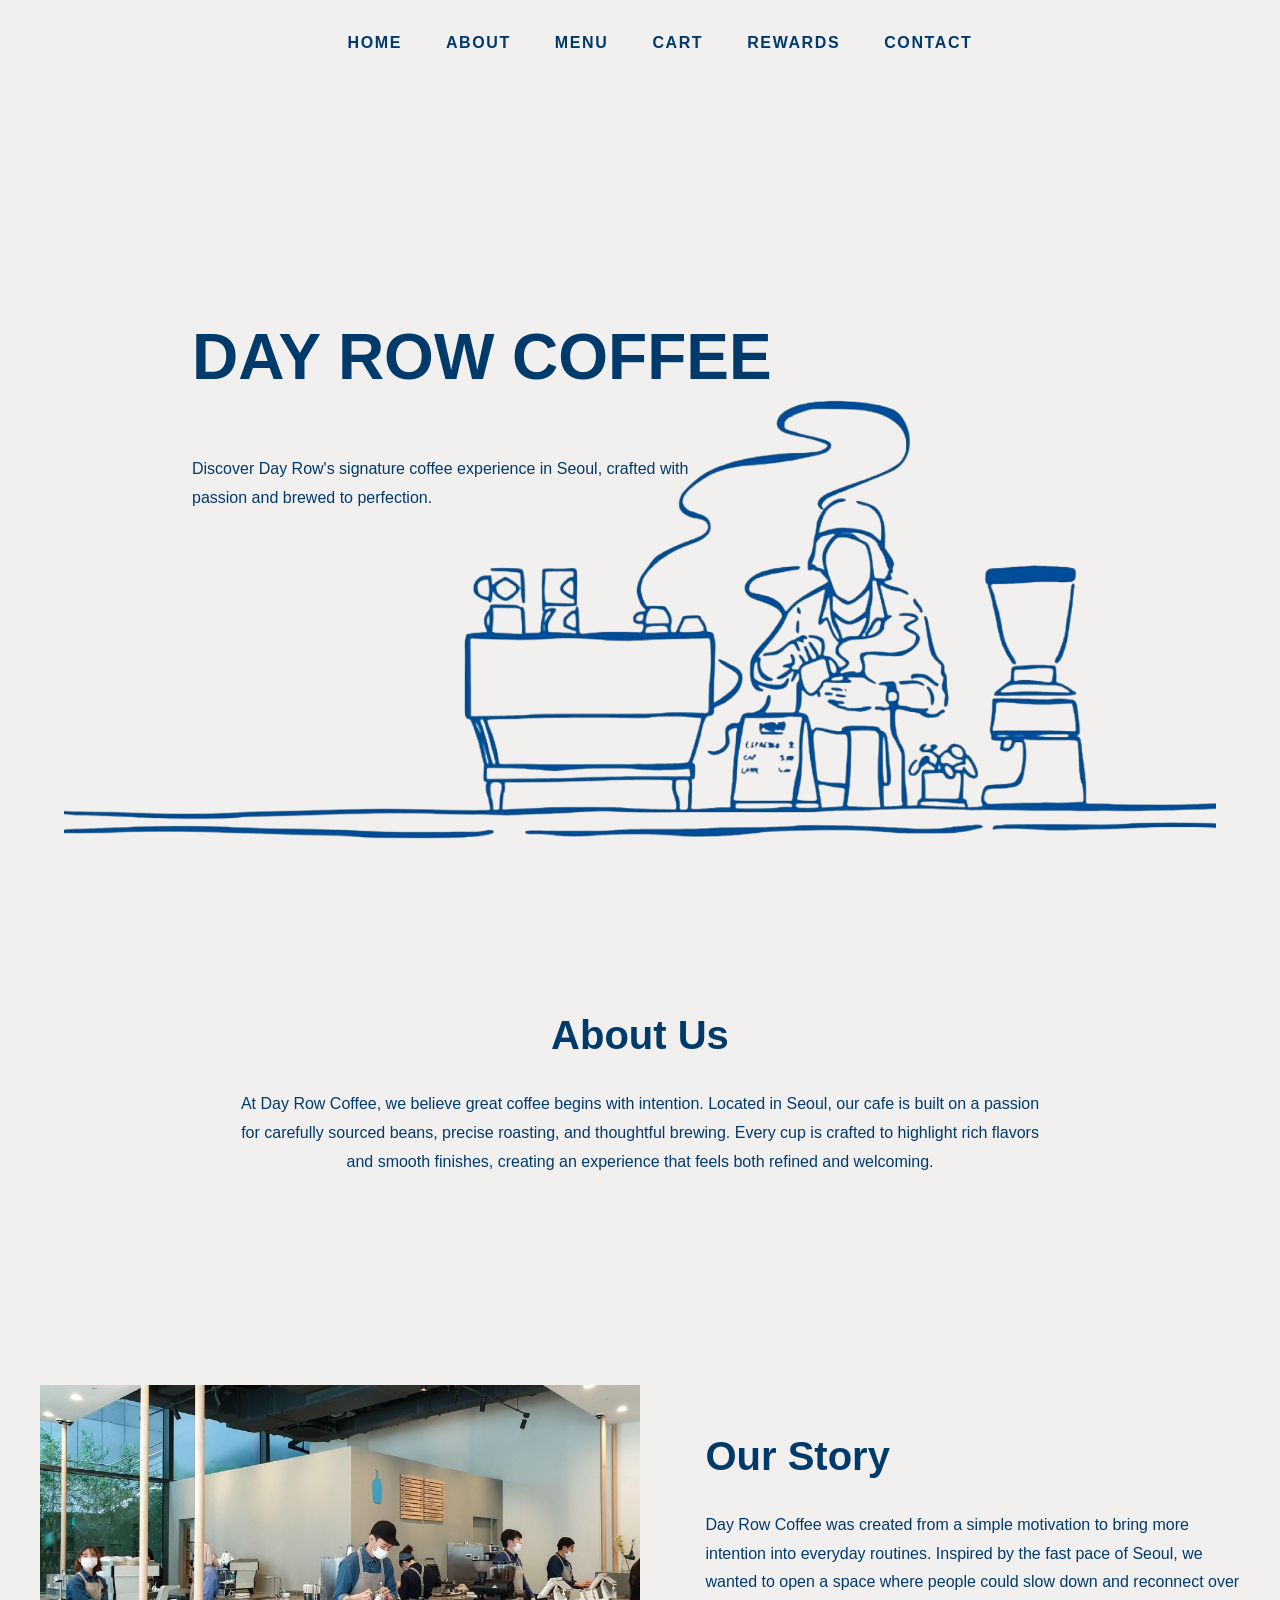
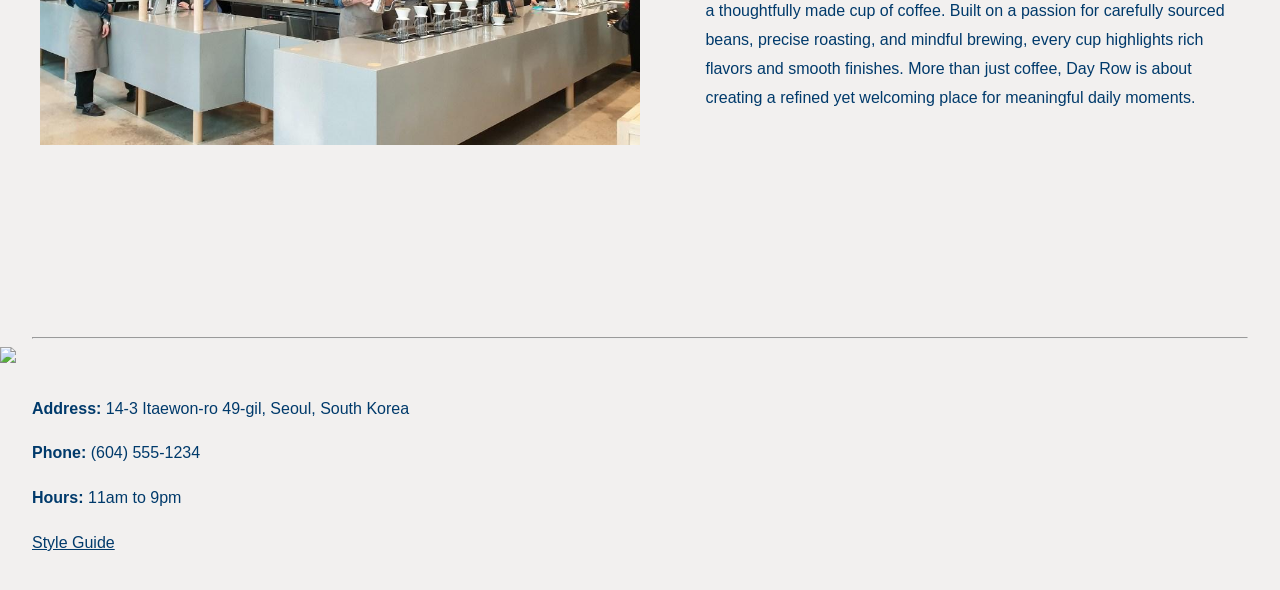
==== commit a41045da: "Checkout" ====
--- a/index.html
+++ b/index.html
@@ -3,7 +3,7 @@
   <head>
     <meta charset="UTF-8" />
     <meta name="viewport" content="width=device-width, initial-scale=1.0" />
-    <title>Day Row</title>
+    <title>DAY ROW</title>
     <link rel="icon" type="image/png" href="img/icon.jpg" />
     <link href="css/home.css" rel="stylesheet" />
     <link href="css/fonts.css" rel="stylesheet" />
@@ -15,8 +15,8 @@
           <li><a href="index.html">HOME</a></li>
           <li><a href="#about">ABOUT</a></li>
           <li><a href="menu.html">MENU</a></li>
-          <li><a href="order.html">ORDER</a></li>
-          <li><a href="#cx-signup">REWARDS</a></li>
+          <li><a href="checkout.html">CART</a></li>
+          <li><a href="rewards.html">REWARDS</a></li>
           <li><a href="#footer">CONTACT</a></li>
         </ul>
       </nav>
@@ -40,12 +40,34 @@
           Every cup is crafted to highlight rich flavors and smooth finishes, creating an experience that feels both refined and welcoming.
         </p>
       </section>
+      
+      <section id="story">
+        <div class="story-container">
+          <div id="story-image">
+          <img src="img/cafeinterior.jpg" alt="a photography of day row coffee interior deisgn" class="cafe-img">
+          </div>
 
-      
+          <div id="story-para">
+          <h1>Our Story</h1>
+          <p>
+            Day Row Coffee was created from a simple motivation to bring more intention into everyday routines. 
+            Inspired by the fast pace of Seoul, we wanted to open a space where people could slow down and reconnect over a thoughtfully made cup of coffee. 
+            Built on a passion for carefully sourced beans, precise roasting, and mindful brewing, every cup highlights rich flavors and smooth finishes. 
+            More than just coffee, Day Row is about creating a refined yet welcoming place for meaningful daily moments.
+          </p>
+          </div>
+        </div>
+      </section>
     </main>
+
     <footer id="footer">
       <div class="footer-container">
-        <hr />
+        <hr/>
+        <section id="logo">
+          <div id="logo-container">
+            <img src="img/logo.png" class="drc-logo">
+          </div>
+        </section>
         <p>
           <strong>Address:</strong> 14-3 Itaewon-ro 49-gil, Seoul, South Korea
         </p>
--- a/css/home.css
+++ b/css/home.css
@@ -19,6 +19,7 @@
 
 h1, h2 {
   color: #003A6B;
+  font-family: "NeueMontreal", sans-serif;
 }
 
 /*navbar*/
@@ -39,7 +40,7 @@
 
 .navbar ul li a {
   position: relative;
-  color: #f2f0ef;
+  color: #003a6b;
   font-family: "NeueMontreal", sans-serif;
   font-style: normal;
   font-weight: bold;
@@ -55,14 +56,14 @@
   bottom: -4px;
   width: 100%;
   height: 2px;
-  background-color: #003a6b;
+  background-color: #000000;
   transform: scaleX(0);
   transform-origin: left;
   transition: transform 0.5s ease;
 }
 
 .navbar ul li a:hover {
-  color: #003a6b;
+  color: #000000;
 }
 
 .navbar ul li a:hover::after {
@@ -75,12 +76,12 @@
   min-height: 100vh;
   display: flex;
   position: relative;
-  background-image:
-    linear-gradient(rgba(0, 0, 0, 0.55), rgba(0, 0, 0, 0.55)),
-    url("../img/hero.png");
+  background-image: url("../img/newhero.png");
   background-size: cover;
   background-position: center;
   background-repeat: no-repeat;
+  background-size: 90%;
+  margin-top: 8rem;
 }
 
 .hero-img {
@@ -93,165 +94,91 @@
 
 .hero-text {
   position: absolute;
-  top: 50%;
-  left: 50%;
-  transform: translate(-50%, -50%);
+  top: 30%;
+  left: 15%;                 /* controls how far from left edge */
+  transform: translateY(-50%); /* keep it vertically centered */
   z-index: 2;
+
   display: flex;
   flex-direction: column;
-  justify-content: center;
-  align-items: center;
-  text-align: center;
+  align-items: flex-start;    /* align text to left */
+  text-align: left;           /* left text alignment */
 }
 
 .hero-text h1 {
   font-family: 'NeueMontreal', sans-serif;
-  color: #f2f0ef;
+  color: #003a6b;;
   font-size: 4rem;
 }
 
 .hero-text p {
-  font-family: 'Simplon Mono', sans-serif;
-  color: #f2f0ef;
-  width: 60ch;
-  font-size: 1rem;
-  margin-top: -1rem;
+  width: min(60ch, 90vw);     /* responsive: not too wide on mobile */
+  margin-top: 0.5rem;         /* remove negative margin */
 }
 
 #about {
-  max-width: 800px;      
-  margin: 9rem auto;     
-  text-align: center;   
-  padding: 0 2rem;       
+  max-width: 800px; 
+  padding: 2rem 1rem;     
+  margin: 4rem auto;     
+  text-align: center;     
+  margin-top: -5rem;   
+  margin-bottom: 7rem; 
 }
 
 #about h1 {
   font-family: "NeueMontreal", sans-serif;
-}
-/* Product card */
-.product-card {
-  width: 240px;
-  padding: 1.5rem;
-
-  border: 2px solid #003A6B;
-  border-radius: 14px;
-  background-color: #f2f0ef;
-
-  display: flex;
-  flex-direction: column;
+  font-size: 2.5rem;
+  margin-bottom: 2rem;
+}
+
+#about p {
+  font-family: "Simplon Mono", sans-serif;
+  font-size: 1rem;
+  line-height: 1.8;
+}
+
+#story {
+  padding: 3rem 1rem;
+}
+
+.story-container {
+  display: flex;
   align-items: center;
-}
-
-/* Product images */
-.product-card img {
-  width: 190px;
-  height: 140px;
-  object-fit: cover;
-  border-radius: 8px;
-  margin: 0.75rem 0;
-}
-
-/* Product text */
-.product-card h3 {
-  margin-top: 0;
-  margin-bottom: 0.25rem;
-  text-align: center;
-}
-
-.product-card p {
-  margin: 0.25rem 0;
-  text-align: center;
-}
-
-/* Button */
-.product-card a {
-  margin-top: auto;
-  display: inline-block;
-
-  padding: 0.6rem 1.4rem;
-  border: 2px solid #003A6B;
-  background-color: #f2f0ef;
-
-  color: #003A6B;
-  font-family: 'NeueMontreal', sans-serif;
-  font-weight: 600;
-  text-decoration: none;
-
-  border-radius: 999px;
-  cursor: pointer;
-
-  transition: transform 0.2s ease, background-color 0.2s ease, color 0.2s ease;
-}
-
-.product-card a:hover,
-.product-card a:focus {
-  background-color: #003A6B;
-  color: #fff;
-  transform: scale(1.05);
-}
-
-#products {
-  max-width: 1100px;
-  margin: 5rem auto 1.5rem auto;
-  padding: 3rem;
-
-  border: 2px solid #003A6B;
-  border-radius: 20px;
-  background-color: #f2f0ef;
-}
-
-/* Center section titles */
-#products h2 {
-  text-align: center;
-  margin-top: 0;
-  margin-bottom: 2.5rem;
+  justify-content: space-between;
+  gap: 1.5rem;
+  max-width: 1200px;
+  margin: 0 auto;
+
+  flex-wrap: wrap; 
+}
+
+#story-image {
+  flex: 1.2; 
+}
+
+.cafe-img {
+  width: 600px;
+  height: 100%; 
+  object-fit: cover;    
+  object-position: top;
+  display: block;
+}
+
+#story-para {
+  flex: 1;
+}
+
+#story-para h1 {
   font-size: 2.5rem;
-  font-family: 'NeueMontreal', sans-serif;
-  color: #003A6B;
-}
-
-#products h3 {
-  text-align: center;
-  margin-top: 0;
-  margin-bottom: 2.5rem;
-  font-size: 1.25rem;
-  font-family: 'NeueMontreal', sans-serif;
-  color: #003A6B;
-}
-
-/* Layout for product cards */
-.product-page {
-  display: flex;
-  justify-content: center;
-  gap: 2rem;
-  flex-wrap: wrap;
-}
-
-/* Button */
-
-.btn {
-  font-family: 'Simplon Mono', sans-serif;
-  padding: 16px 40px;
-  border: 2px solid #003A6B;
-  background: none;
-  color: #003A6B;
-  border-radius: 6px;
-  cursor: pointer;
-  transition: transform 0.3s ease, background-color 0.3s ease;
-  background-color: #f2f0ef;
-  font-size: 1.1rem;
-}
-
-.btn:hover {
-  transform: scale(1.05);
-  background-color: #f2f0ef;
-}
-
-.checkout-btn {
-  display: flex;
-  justify-content: center;
-}
-
+  margin-bottom: 2rem;
+}
+
+#story-para p {
+  line-height: 1.8;
+  font-size: 1rem;
+}
+
+/*footer*/
 footer {
   margin-top: 9rem;
 }
@@ -259,6 +186,18 @@
 .footer-container {
   margin: 0 auto;
   margin: 2rem 2rem;
+}
+
+#logo-container {
+  text-align: start; 
+  margin-bottom: 2rem;
+  margin-left: -2rem;
+}
+
+.drc-logo {
+  width: 250px;      
+  height: auto; 
+  display:block     
 }
 
 .footer-container a,
@@ -269,3 +208,4 @@
   text-decoration: underline;
 }
 
+
